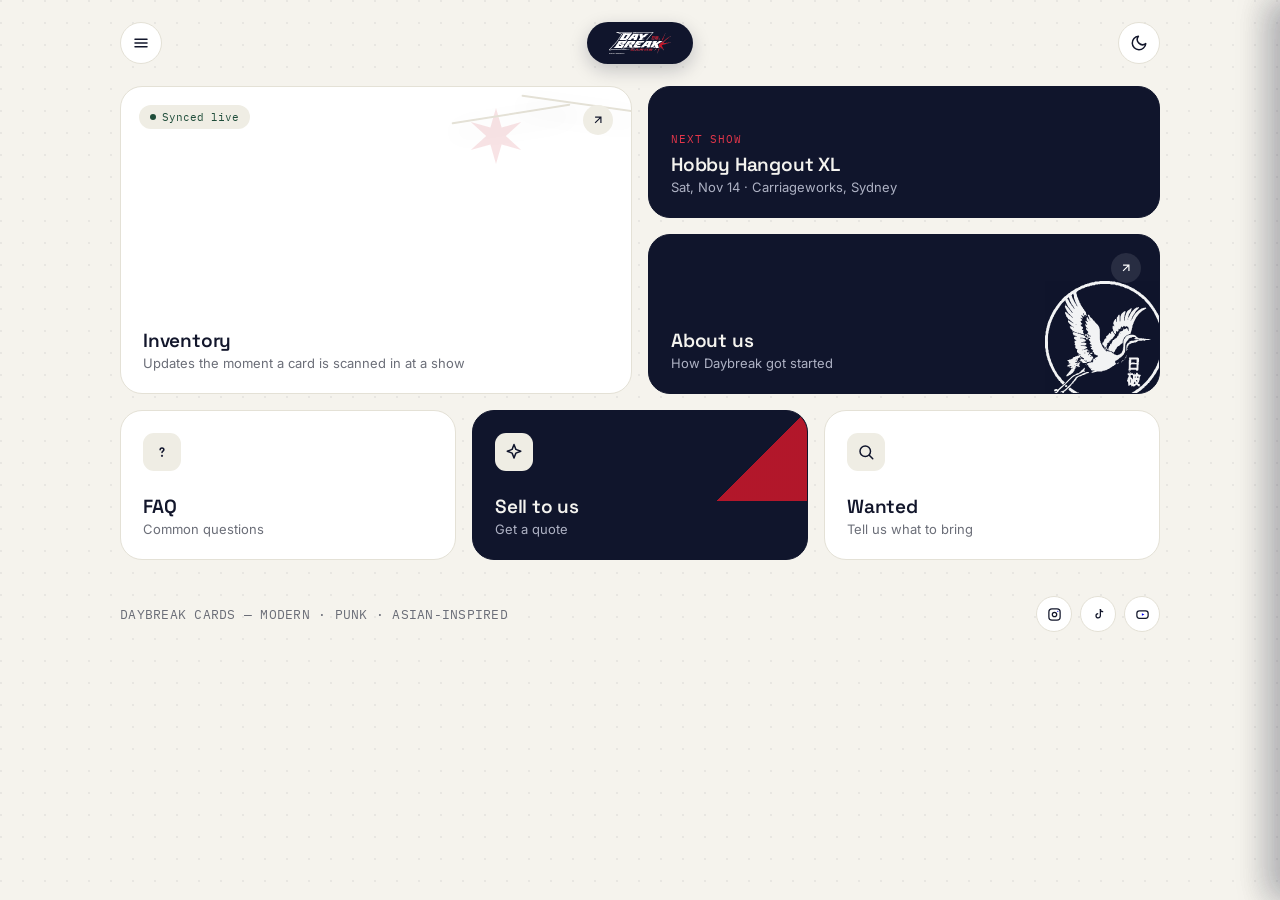
==== index.html @ 85376d61 "Add files via upload" ====
<!DOCTYPE html>
<html lang="en">
<head>
<meta charset="UTF-8">
<meta name="viewport" content="width=device-width, initial-scale=1.0">
<title>Daybreak Cards</title>
<link rel="preconnect" href="https://fonts.googleapis.com">
<link href="https://fonts.googleapis.com/css2?family=Space+Grotesk:wght@500;600;700&family=Inter:wght@400;500;600&family=IBM+Plex+Mono:wght@400;500;600&display=swap" rel="stylesheet">
<style>
  :root{
    --bg:#F5F3ED;
    --tile:#FFFFFF;
    --ink:#12162B;
    --graphite:#6B6E78;
    --line:#E4E1D6;
    --navy:#10152C;
    --navy-2:#1B2140;
    --red:#C4172A;
    --red-2:#E4364A;
    --chip:#EFEDE4;
    --emerald:#1F4D3A;
    --glow:rgba(196,23,42,0.18);
  }
  body.dark{
    --bg:#0A0D1A;
    --tile:#171B32;
    --ink:#F4F3EF;
    --graphite:#9497A6;
    --line:#2A2E48;
    --chip:#20243F;
    --glow:rgba(196,23,42,0.35);
  }
  *{box-sizing:border-box;}
  body{
    margin:0;color:var(--ink);font-family:'Inter',sans-serif;-webkit-font-smoothing:antialiased;
    transition:background .2s,color .2s;
    background-color:var(--bg);
    background-image:
      radial-gradient(circle at 1px 1px, rgba(16,21,44,0.06) 1px, transparent 0);
    background-size:22px 22px;
  }
  body.dark{ background-image:radial-gradient(circle at 1px 1px, rgba(255,255,255,0.05) 1px, transparent 0); }
  .wrap{max-width:1080px;margin:0 auto;padding:0 20px 60px;}

  /* Top bar */
  .topbar{display:flex;align-items:center;justify-content:space-between;padding:22px 20px;max-width:1080px;margin:0 auto;}
  .icon-btn{
    width:42px;height:42px;border-radius:50%;background:var(--tile);border:1px solid var(--line);
    display:flex;align-items:center;justify-content:center;cursor:pointer;flex-shrink:0;
    transition:transform .2s, border-color .2s;
  }
  .icon-btn:hover{transform:rotate(-8deg);border-color:var(--red);}
  .icon-btn svg{width:18px;height:18px;stroke:var(--ink);}
  .brand-pill{
    display:flex;align-items:center;gap:8px;background:var(--navy);
    border-radius:24px;padding:10px 22px;position:relative;overflow:hidden;
    box-shadow:0 6px 18px rgba(16,21,44,0.22);
  }
  .brand-pill::before{
    content:'';position:absolute;inset:0;
    background:linear-gradient(115deg, transparent 40%, rgba(196,23,42,0.35) 50%, transparent 60%);
    transform:translateX(-100%);
  }
  .brand-pill:hover::before{transform:translateX(100%);transition:transform .8s ease;}
  .brand-pill svg{height:22px;width:auto;position:relative;z-index:1;display:block;}

  /* Bento grid */
  .bento{display:grid;grid-template-columns:repeat(6,1fr);gap:16px;grid-auto-rows:minmax(90px,auto);}
  .tile{
    border-radius:22px;padding:22px;position:relative;overflow:hidden;cursor:pointer;
    display:flex;flex-direction:column;justify-content:flex-end;
    border:1px solid var(--line);background:var(--tile);
    transition:transform .25s cubic-bezier(.2,.8,.2,1), box-shadow .25s, border-color .25s;
    opacity:0;transform:translateY(16px);
    animation:tileIn .55s cubic-bezier(.2,.8,.2,1) forwards;
  }
  .tile:nth-child(1){animation-delay:.02s;}
  .tile:nth-child(2){animation-delay:.08s;}
  .tile:nth-child(3){animation-delay:.14s;}
  .tile:nth-child(4){animation-delay:.2s;}
  .tile:nth-child(5){animation-delay:.26s;}
  .tile:nth-child(6){animation-delay:.32s;}
  @keyframes tileIn{ to{ opacity:1; transform:translateY(0); } }

  .tile:hover{transform:translateY(-5px);box-shadow:0 16px 32px var(--glow);border-color:var(--red);}
  .tile.tile-navy{background:var(--navy);border-color:var(--navy);}
  .tile.tile-navy:hover{border-color:var(--red-2);}
  .tile.tile-navy .tile-title{color:#F4F3EF;}
  .tile.tile-navy .tile-sub{color:#AEB2C4;}

  .tile-title{font-family:'Space Grotesk',sans-serif;font-weight:600;font-size:19px;letter-spacing:-0.01em;margin-bottom:2px;position:relative;z-index:1;}
  .tile-sub{font-size:13px;color:var(--graphite);position:relative;z-index:1;}
  .tile-arrow{
    position:absolute;top:18px;right:18px;width:30px;height:30px;border-radius:50%;
    background:var(--chip);display:flex;align-items:center;justify-content:center;z-index:1;
    transition:transform .25s, background .25s;
  }
  .tile:hover .tile-arrow{transform:rotate(45deg);background:var(--red);}
  .tile:hover .tile-arrow svg{stroke:#fff;}
  .tile-arrow svg{width:14px;height:14px;stroke:var(--ink);transition:stroke .2s;}
  .tile-navy .tile-arrow{background:rgba(255,255,255,0.1);}
  .tile-navy .tile-arrow svg{stroke:#fff;}

  .tile-icon{
    width:38px;height:38px;border-radius:11px;background:var(--chip);display:flex;
    align-items:center;justify-content:center;margin-bottom:auto;position:relative;z-index:1;
    transition:transform .3s cubic-bezier(.34,1.56,.64,1), background .2s;
  }
  .tile:hover .tile-icon{transform:rotate(-10deg) scale(1.08);background:var(--red);}
  .tile:hover .tile-icon svg{stroke:#fff;}
  .tile-icon svg{width:18px;height:18px;stroke:var(--navy);transition:stroke .2s;}
  body.dark .tile-icon svg{stroke:var(--ink);}

  .live-badge{
    position:absolute;top:18px;left:18px;display:flex;align-items:center;gap:6px;
    background:var(--chip);padding:5px 11px;border-radius:12px;font-family:'IBM Plex Mono',monospace;
    font-size:10.5px;color:var(--emerald);z-index:1;
  }
  .live-badge .dot{width:6px;height:6px;border-radius:50%;background:var(--emerald);animation:pulse 1.6s ease-in-out infinite;}
  @keyframes pulse{
    0%,100%{box-shadow:0 0 0 0 rgba(31,77,58,0.5);}
    50%{box-shadow:0 0 0 5px rgba(31,77,58,0);}
  }

  .starburst{position:absolute;width:70px;height:70px;opacity:.9;pointer-events:none;z-index:0;}
  .starburst.spin{animation:spin 14s linear infinite;}
  @keyframes spin{to{transform:rotate(360deg);}}

  .t-inventory{grid-column:1/4;grid-row:1/3;min-height:280px;}
  .t-show{grid-column:4/7;grid-row:1/2;min-height:132px;}
  .t-about{grid-column:4/7;grid-row:2/3;min-height:160px;}
  .t-faq{grid-column:1/3;grid-row:3/4;min-height:150px;}
  .t-sell{grid-column:3/5;grid-row:3/4;min-height:150px;}
  .t-wanted{grid-column:5/7;grid-row:3/4;min-height:150px;}

  @media (max-width:760px){
    .bento{grid-template-columns:1fr;}
    .t-inventory,.t-show,.t-about,.t-faq,.t-sell,.t-wanted{grid-column:1/2;grid-row:auto;min-height:180px;}
  }

  /* Inventory tile visual */
  .inv-visual{position:absolute;top:16px;right:-10px;width:220px;height:150px;z-index:1;}
  .inv-visual img{
    position:absolute;width:120px;border-radius:10px;box-shadow:0 10px 24px rgba(16,21,44,0.16);
    border:1px solid var(--line);transition:transform .3s;
  }
  .inv-visual img.c1{top:10px;right:70px;transform:rotate(-9deg);}
  .inv-visual img.c2{top:0;right:0;transform:rotate(8deg);}
  .t-inventory:hover .inv-visual img.c1{transform:rotate(-14deg) translateY(-4px);}
  .t-inventory:hover .inv-visual img.c2{transform:rotate(13deg) translateY(-6px);}

  /* Show tile */
  .show-eyebrow{font-family:'IBM Plex Mono',monospace;font-size:10.5px;letter-spacing:.08em;color:var(--red-2);margin-bottom:6px;position:relative;z-index:1;}

  /* About tile */
  .about-crane{position:absolute;bottom:-10px;right:-6px;width:120px;opacity:.95;z-index:0;}
  .about-crane svg{width:100%;height:100%;display:block;}

  /* Sell tile diagonal accent */
  .t-sell::after{
    content:'';position:absolute;top:0;right:0;width:90px;height:90px;
    background:linear-gradient(135deg, transparent 50%, var(--red) 50%);opacity:.9;
  }

  /* Footer / socials */
  .footer-row{display:flex;justify-content:space-between;align-items:center;padding:36px 0 0;flex-wrap:wrap;gap:16px;}
  .footer-note{font-size:12.5px;color:var(--graphite);font-family:'IBM Plex Mono',monospace;letter-spacing:.02em;}
  .socials{display:flex;gap:8px;}
  .socials a{
    width:36px;height:36px;border-radius:50%;background:var(--tile);border:1px solid var(--line);
    display:flex;align-items:center;justify-content:center;text-decoration:none;transition:all .2s;
  }
  .socials a:hover{background:var(--red);border-color:var(--red);transform:translateY(-3px);}
  .socials a:hover svg{stroke:#fff;}
  .socials svg{width:15px;height:15px;stroke:var(--ink);transition:stroke .2s;}

  /* ===== Inventory sub-view (marketplace grid) ===== */
  .inv-view{display:none;}
  .inv-view.show{display:block;animation:fadeIn .35s ease;}
  @keyframes fadeIn{ from{opacity:0;} to{opacity:1;} }
  .bento-wrap.hidden{display:none;}

  /* ===== Generic subpage system ===== */
  .subpage{display:none;max-width:640px;margin:0 auto;}
  .subpage.show{display:block;animation:fadeIn .35s ease;}
  .subpage-head{text-align:center;margin-bottom:34px;}
  .subpage-title{font-family:'Space Grotesk',sans-serif;font-weight:600;font-size:26px;margin:0 0 8px;}
  .subpage-sub{color:var(--graphite);font-size:14px;}

  /* About page */
  .about-mark{width:110px;margin:0 auto 26px;display:block;}
  .about-copy{font-size:15px;line-height:1.75;color:var(--graphite);margin-bottom:22px;}
  .about-copy strong{color:var(--ink);}
  .pull-quote{
    background:var(--navy);color:#F4F3EF;border-radius:16px;padding:26px 28px;
    font-family:'Space Grotesk',sans-serif;font-weight:500;font-size:16px;line-height:1.5;
    position:relative;margin:26px 0;
  }
  .pull-quote::before{content:'"';position:absolute;top:6px;left:16px;font-size:48px;color:var(--red-2);font-family:Georgia,serif;opacity:.6;}

  /* FAQ accordion */
  .accordion-item{border-bottom:1px solid var(--line);}
  .accordion-q{
    display:flex;justify-content:space-between;align-items:center;padding:18px 4px;
    cursor:pointer;font-family:'Space Grotesk',sans-serif;font-weight:600;font-size:15px;
  }
  .accordion-q svg{width:16px;height:16px;stroke:var(--graphite);transition:transform .25s;flex-shrink:0;margin-left:14px;}
  .accordion-item.open .accordion-q svg{transform:rotate(45deg);stroke:var(--red);}
  .accordion-a{max-height:0;overflow:hidden;transition:max-height .3s ease;font-size:13.5px;color:var(--graphite);line-height:1.65;}
  .accordion-item.open .accordion-a{max-height:200px;}
  .accordion-a-inner{padding:0 4px 18px;}

  /* Form elements (Sell / Wanted) */
  .form-grid{display:grid;grid-template-columns:1fr 1fr;gap:14px;margin-bottom:14px;}
  @media (max-width:520px){ .form-grid{grid-template-columns:1fr;} }
  .form-field{display:flex;flex-direction:column;gap:6px;}
  .form-field.full{grid-column:1/-1;}
  .form-field label{font-family:'IBM Plex Mono',monospace;font-size:10.5px;color:var(--graphite);text-transform:uppercase;letter-spacing:.05em;}
  .form-field input, .form-field select, .form-field textarea{
    padding:11px 13px;border:1px solid var(--line);border-radius:8px;background:var(--tile);
    color:var(--ink);font-family:'Inter',sans-serif;font-size:13.5px;
  }
  .form-field textarea{resize:vertical;min-height:70px;}
  .form-field input:focus, .form-field select:focus, .form-field textarea:focus{outline:none;border-color:var(--red);}
  .submit-btn{
    width:100%;padding:13px;border:none;border-radius:10px;background:var(--navy);color:#F4F3EF;
    font-family:'Space Grotesk',sans-serif;font-weight:600;font-size:14px;cursor:pointer;transition:all .2s;margin-top:6px;
  }
  .submit-btn:hover{background:var(--red);}

  /* Payout table */
  .payout-table{width:100%;border-collapse:collapse;margin:26px 0 14px;font-size:13px;}
  .payout-table th{
    text-align:left;font-family:'IBM Plex Mono',monospace;font-size:10.5px;color:var(--graphite);
    text-transform:uppercase;letter-spacing:.04em;padding:10px 8px;border-bottom:1px solid var(--line);
  }
  .payout-table td{padding:12px 8px;border-bottom:1px solid var(--line);}
  .payout-table td:nth-child(2), .payout-table td:nth-child(3),
  .payout-table th:nth-child(2), .payout-table th:nth-child(3){font-family:'IBM Plex Mono',monospace;text-align:right;}
  .payout-note{font-size:11.5px;color:var(--graphite);line-height:1.6;margin-bottom:30px;}

  /* Events list (reuses back-btn / subpage styles) */
  .event-list{display:flex;flex-direction:column;}
  .event-row{display:grid;grid-template-columns:70px 1fr;gap:18px;align-items:center;padding:18px 4px;border-bottom:1px solid var(--line);}
  .event-row:last-child{border-bottom:none;}
  .event-date{font-family:'IBM Plex Mono',monospace;text-align:center;background:var(--navy);color:#F4F3EF;border-radius:10px;padding:8px 4px;}
  .event-date .day{font-size:20px;font-weight:600;line-height:1;}
  .event-date .month{font-size:9.5px;text-transform:uppercase;letter-spacing:.05em;color:#B7BAC9;}
  .event-name{font-family:'Space Grotesk',sans-serif;font-weight:600;font-size:15px;margin-bottom:2px;}
  .event-loc{font-size:12.5px;color:var(--graphite);}

  .browse-topbar{display:flex;align-items:center;justify-content:space-between;gap:12px;padding:8px 0 22px;flex-wrap:wrap;}
  .back-btn{
    display:flex;align-items:center;gap:6px;font-family:'IBM Plex Mono',monospace;font-size:12.5px;
    color:var(--graphite);cursor:pointer;background:var(--tile);border:1px solid var(--line);
    padding:8px 14px;border-radius:20px;transition:border-color .2s;flex-shrink:0;
  }
  .back-btn:hover{border-color:var(--red);}
  .back-btn svg{width:13px;height:13px;stroke:var(--ink);}
  .inv-heading{font-family:'Space Grotesk',sans-serif;font-weight:600;font-size:22px;margin:0;}

  .cart-btn{
    position:relative;display:flex;align-items:center;gap:8px;background:var(--navy);color:#F4F3EF;
    border:none;border-radius:20px;padding:9px 16px 9px 14px;cursor:pointer;font-family:'IBM Plex Mono',monospace;
    font-size:12.5px;transition:transform .15s;
  }
  .cart-btn:hover{transform:translateY(-2px);}
  .cart-btn svg{width:15px;height:15px;stroke:#F4F3EF;}
  .cart-count{
    background:var(--red);color:#fff;font-size:10.5px;font-weight:700;min-width:17px;height:17px;
    border-radius:9px;display:flex;align-items:center;justify-content:center;padding:0 4px;
    transition:transform .2s;
  }
  .cart-count.bump{animation:bump .35s ease;}
  @keyframes bump{ 0%,100%{transform:scale(1);} 40%{transform:scale(1.5);} }

  .controls-row{display:flex;align-items:center;justify-content:space-between;gap:12px;flex-wrap:wrap;margin-bottom:26px;}
  .filters{display:flex;gap:10px;flex-wrap:wrap;align-items:center;}
  .filter-chip{
    font-family:'IBM Plex Mono',monospace;font-size:12.5px;padding:8px 14px;border:1px solid var(--line);
    border-radius:20px;background:var(--tile);cursor:pointer;color:var(--graphite);transition:all .2s;
  }
  .filter-chip.active{background:var(--navy);color:#F4F3EF;border-color:var(--navy);}
  .filter-chip:hover:not(.active){border-color:var(--red);color:var(--ink);}
  .search-input{
    width:180px;padding:8px 14px;border:1px solid var(--line);border-radius:20px;
    font-family:'Inter',sans-serif;font-size:13.5px;background:var(--tile);color:var(--ink);
  }
  .search-input:focus{outline:none;border-color:var(--red);}
  .sort-select{
    padding:8px 30px 8px 14px;border:1px solid var(--line);border-radius:20px;background:var(--tile) url('data:image/svg+xml;utf8,<svg xmlns="http://www.w3.org/2000/svg" viewBox="0 0 24 24" fill="none" stroke="%236B6E78" stroke-width="2"><path d="M6 9l6 6 6-6"/></svg>') no-repeat right 10px center/14px;
    font-family:'IBM Plex Mono',monospace;font-size:12px;color:var(--ink);appearance:none;cursor:pointer;
  }
  .sort-select:focus{outline:none;border-color:var(--red);}

  .product-grid{
    display:grid;grid-template-columns:repeat(auto-fill,minmax(190px,1fr));gap:18px;margin-bottom:20px;
  }
  .product-card{
    background:var(--tile);border:1px solid var(--line);border-radius:16px;overflow:hidden;
    display:flex;flex-direction:column;opacity:0;transform:translateY(14px);
    animation:cardIn .45s cubic-bezier(.2,.8,.2,1) forwards;
    transition:transform .22s cubic-bezier(.2,.8,.2,1), box-shadow .22s, border-color .22s;
  }
  @keyframes cardIn{ to{opacity:1;transform:translateY(0);} }
  .product-card:hover{transform:translateY(-6px);box-shadow:0 14px 28px var(--glow);border-color:var(--red);}
  .product-media{position:relative;aspect-ratio:5/7;overflow:hidden;background:var(--chip);}
  .product-media img{width:100%;height:100%;object-fit:cover;display:block;transition:transform .35s ease;}
  .product-card:hover .product-media img{transform:scale(1.07);}
  .stock-pill{
    position:absolute;top:10px;left:10px;background:rgba(255,255,255,0.95);color:var(--emerald);
    font-family:'IBM Plex Mono',monospace;font-size:10px;padding:4px 9px;border-radius:11px;
    display:flex;align-items:center;gap:5px;
  }
  .stock-pill .dot{width:5px;height:5px;border-radius:50%;background:var(--emerald);animation:pulse 1.6s ease-in-out infinite;}
  .rarity-pill{
    position:absolute;top:10px;right:10px;background:var(--navy);color:#F4F3EF;
    font-family:'IBM Plex Mono',monospace;font-size:9.5px;padding:4px 8px;border-radius:10px;
  }

  .product-body{padding:13px 14px 15px;display:flex;flex-direction:column;gap:9px;flex:1;}
  .product-name{font-family:'Space Grotesk',sans-serif;font-weight:600;font-size:14px;line-height:1.25;}
  .product-set{font-family:'IBM Plex Mono',monospace;font-size:10.5px;color:var(--graphite);}

  .condition-select{
    width:100%;padding:7px 26px 7px 10px;border:1px solid var(--line);border-radius:8px;
    background:var(--chip) url('data:image/svg+xml;utf8,<svg xmlns="http://www.w3.org/2000/svg" viewBox="0 0 24 24" fill="none" stroke="%236B6E78" stroke-width="2"><path d="M6 9l6 6 6-6"/></svg>') no-repeat right 8px center/12px;
    font-family:'IBM Plex Mono',monospace;font-size:11px;color:var(--ink);appearance:none;cursor:pointer;
  }
  .condition-select:focus{outline:none;border-color:var(--red);}

  .price-row{display:flex;align-items:center;justify-content:space-between;margin-top:auto;}
  .price-live{display:flex;flex-direction:column;}
  .price-value{font-family:'IBM Plex Mono',monospace;font-weight:600;font-size:16px;color:var(--ink);transition:opacity .25s;}
  .price-value.flicker{animation:flicker .5s ease;}
  @keyframes flicker{ 0%{opacity:1;} 40%{opacity:.35;} 100%{opacity:1;} }
  .price-live-tag{display:flex;align-items:center;gap:4px;font-family:'IBM Plex Mono',monospace;font-size:9px;color:var(--emerald);letter-spacing:.03em;}
  .price-live-tag .dot{width:4px;height:4px;border-radius:50%;background:var(--emerald);animation:pulse 1.6s ease-in-out infinite;}

  .add-btn{
    width:38px;height:38px;border-radius:10px;background:var(--navy);border:none;cursor:pointer;
    display:flex;align-items:center;justify-content:center;transition:background .2s, transform .2s;flex-shrink:0;
  }
  .add-btn:hover{background:var(--red);transform:scale(1.06);}
  .add-btn svg{width:16px;height:16px;stroke:#F4F3EF;transition:opacity .15s, transform .15s;}
  .add-btn.added{background:var(--emerald);}
  .add-btn .icon-check{display:none;}
  .add-btn.added .icon-plus{display:none;}
  .add-btn.added .icon-check{display:block;}

  .empty-state{grid-column:1/-1;text-align:center;color:var(--graphite);padding:60px 20px;font-size:14px;}

  /* Cart drawer */
  .cart-overlay{
    position:fixed;inset:0;background:rgba(16,21,44,0.4);opacity:0;pointer-events:none;
    transition:opacity .25s;z-index:40;
  }
  .cart-overlay.show{opacity:1;pointer-events:auto;}
  .cart-drawer{
    position:fixed;top:0;right:0;bottom:0;width:340px;max-width:90vw;background:var(--tile);
    box-shadow:-12px 0 32px rgba(16,21,44,0.18);transform:translateX(100%);transition:transform .3s cubic-bezier(.2,.8,.2,1);
    z-index:41;display:flex;flex-direction:column;
  }
  .cart-drawer.show{transform:translateX(0);}
  .cart-head{display:flex;align-items:center;justify-content:space-between;padding:22px 22px 16px;border-bottom:1px solid var(--line);}
  .cart-title{font-family:'Space Grotesk',sans-serif;font-weight:600;font-size:17px;}
  .cart-close{width:32px;height:32px;border-radius:50%;background:var(--chip);border:none;cursor:pointer;display:flex;align-items:center;justify-content:center;}
  .cart-close svg{width:14px;height:14px;stroke:var(--ink);}
  .cart-items{flex:1;overflow-y:auto;padding:14px 22px;}
  .cart-empty{color:var(--graphite);font-size:13.5px;text-align:center;padding:40px 0;}
  .cart-item{display:flex;gap:12px;padding:12px 0;border-bottom:1px solid var(--line);}
  .cart-item img{width:48px;height:67px;object-fit:cover;border-radius:6px;border:1px solid var(--line);}
  .cart-item-info{flex:1;}
  .cart-item-name{font-family:'Space Grotesk',sans-serif;font-weight:600;font-size:13px;}
  .cart-item-meta{font-family:'IBM Plex Mono',monospace;font-size:10.5px;color:var(--graphite);margin:2px 0 8px;}
  .cart-item-row{display:flex;align-items:center;justify-content:space-between;}
  .qty-stepper{display:flex;align-items:center;gap:8px;font-family:'IBM Plex Mono',monospace;font-size:12px;}
  .qty-btn{width:20px;height:20px;border-radius:5px;border:1px solid var(--line);background:var(--tile);cursor:pointer;display:flex;align-items:center;justify-content:center;}
  .cart-item-price{font-family:'IBM Plex Mono',monospace;font-weight:600;font-size:13px;}
  .remove-btn{color:var(--red);font-family:'IBM Plex Mono',monospace;font-size:10.5px;cursor:pointer;background:none;border:none;padding:0;margin-top:6px;}
  .cart-foot{padding:18px 22px 22px;border-top:1px solid var(--line);}
  .cart-subtotal{display:flex;justify-content:space-between;font-family:'IBM Plex Mono',monospace;font-size:14px;margin-bottom:14px;}
  .checkout-btn{
    width:100%;padding:13px;border:none;border-radius:10px;background:var(--red);color:#fff;
    font-family:'Space Grotesk',sans-serif;font-weight:600;font-size:14px;cursor:pointer;transition:opacity .15s;
  }
  .checkout-btn:hover{opacity:.9;}
  .cart-hint{font-size:11px;color:var(--graphite);text-align:center;margin-top:10px;}

  .filter-group{margin-bottom:26px;}
  .filter-group-title{font-family:'IBM Plex Mono',monospace;font-size:10.5px;color:var(--graphite);text-transform:uppercase;letter-spacing:.05em;margin-bottom:10px;}
  .filter-check{display:flex;align-items:center;gap:9px;font-size:13.5px;padding:7px 0;cursor:pointer;}
  .filter-check input{width:15px;height:15px;accent-color:var(--red);cursor:pointer;}
  .price-range-row{display:flex;align-items:center;gap:8px;}
  .price-range-row input{
    width:100%;padding:9px 10px;border:1px solid var(--line);border-radius:8px;background:var(--tile);
    color:var(--ink);font-family:'IBM Plex Mono',monospace;font-size:13px;
  }
  .price-range-row input:focus{outline:none;border-color:var(--red);}
  .price-range-row span{color:var(--graphite);}
  .qty-pill{
    position:absolute;bottom:10px;left:10px;background:var(--navy);color:#F4F3EF;
    font-family:'IBM Plex Mono',monospace;font-size:10px;padding:3px 8px;border-radius:10px;
  }

  .event-hero{
    background:var(--navy);color:#F4F3EF;border-radius:18px;padding:32px 30px;text-align:center;
  }
  .event-hero-title{font-family:'Space Grotesk',sans-serif;font-weight:600;font-size:24px;margin:6px 0 18px;}
  .event-hero-days{display:flex;flex-direction:column;gap:8px;margin-bottom:18px;}
  .event-hero-day{display:flex;justify-content:center;gap:14px;font-family:'IBM Plex Mono',monospace;font-size:13px;color:#D8D2C8;}
  .event-hero-venue{font-family:'Space Grotesk',sans-serif;font-weight:600;font-size:15px;}
  .event-hero-address{font-size:12.5px;color:#B7BAC9;margin-top:2px;}

  .new-pill{
    position:absolute;bottom:10px;right:10px;background:var(--red);color:#fff;
    font-family:'IBM Plex Mono',monospace;font-size:9.5px;font-weight:600;padding:3px 8px;border-radius:10px;
    letter-spacing:.04em;
  }

  .toast{
    position:fixed;bottom:24px;left:50%;transform:translateX(-50%) translateY(20px);background:var(--navy);color:#F4F3EF;
    padding:12px 22px;border-radius:24px;font-family:'IBM Plex Mono',monospace;font-size:12.5px;
    opacity:0;pointer-events:none;transition:all .3s;z-index:50;
  }
  .toast.show{opacity:1;transform:translateX(-50%) translateY(0);}
</style>
</head>
<body>

<div class="topbar">
  <div class="icon-btn" id="menuBtn"><svg viewBox="0 0 24 24" fill="none" stroke-width="2" stroke-linecap="round"><path d="M4 7h16M4 12h16M4 17h16"/></svg></div>
  <div class="brand-pill"><svg xmlns="http://www.w3.org/2000/svg" viewBox="0 0 1674 594">
  <g transform="translate(0,594) scale(0.1,-0.1)">
    <path d="M1830 5929 c0 -15 42 -48 61 -49 9 0 22 -7 29 -15 7 -8 27 -15 45
-15 18 0 38 -7 45 -15 7 -8 20 -15 30 -15 10 0 23 -7 30 -15 7 -8 20 -15 30
-15 10 0 23 -7 30 -15 7 -8 27 -15 45 -15 18 0 38 -7 45 -15 7 -8 20 -15 30
-15 10 0 23 -7 30 -15 7 -8 27 -15 45 -15 18 0 38 -7 45 -15 7 -8 20 -15 30
-15 10 0 23 -7 30 -15 7 -8 27 -15 45 -15 18 0 38 -7 45 -15 7 -8 20 -15 30
-15 10 0 23 -7 30 -15 7 -8 20 -15 30 -15 10 0 23 -7 30 -15 7 -8 27 -15 45
-15 18 0 38 -7 45 -15 7 -8 20 -15 30 -15 10 0 23 -7 30 -15 7 -8 20 -15 30
-15 10 0 23 -7 30 -15 7 -8 27 -15 45 -15 18 0 38 -7 45 -15 7 -8 20 -15 30
-15 10 0 23 -7 30 -15 7 -8 20 -15 30 -15 10 0 23 -7 30 -15 7 -8 27 -15 45
-15 18 0 38 -7 45 -15 7 -8 27 -15 45 -15 18 0 38 -7 45 -15 7 -8 20 -15 29
-15 21 0 61 -40 61 -61 0 -8 -20 -35 -45 -59 -25 -24 -45 -52 -45 -61 0 -9 -7
-22 -15 -29 -8 -7 -15 -20 -15 -29 0 -10 -13 -30 -30 -46 -16 -16 -30 -36 -30
-45 0 -9 -20 -36 -45 -60 -25 -24 -45 -51 -45 -60 0 -9 -13 -29 -30 -45 -16
-16 -30 -36 -30 -46 0 -9 -7 -22 -15 -29 -8 -7 -15 -20 -15 -30 0 -10 -7 -23
-15 -30 -8 -7 -15 -20 -15 -29 0 -9 -20 -37 -45 -61 -25 -24 -45 -51 -45 -60
0 -9 -13 -29 -30 -45 -16 -16 -30 -36 -30 -46 0 -9 -7 -22 -15 -29 -8 -7 -15
-20 -15 -29 0 -10 -13 -30 -30 -46 -16 -16 -30 -36 -30 -45 0 -9 -13 -29 -30
-45 -16 -16 -30 -36 -30 -45 0 -9 -13 -29 -30 -45 -16 -16 -30 -36 -30 -45 0
-9 -20 -36 -45 -60 -25 -24 -45 -52 -45 -61 0 -9 -7 -22 -15 -29 -8 -7 -15
-20 -15 -29 0 -10 -13 -30 -30 -46 -16 -16 -30 -36 -30 -46 0 -9 -7 -22 -15
-29 -8 -7 -15 -20 -15 -29 0 -10 -13 -30 -30 -46 -16 -16 -30 -36 -30 -45 0
-8 -27 -42 -60 -75 -33 -33 -60 -66 -60 -75 0 -8 -34 -49 -75 -90 -41 -41 -75
-81 -75 -90 0 -8 -40 -56 -90 -105 -49 -49 -90 -97 -90 -105 0 -9 -34 -49 -75
-90 -50 -49 -75 -82 -75 -97 0 -19 -5 -23 -30 -23 -24 0 -30 -4 -30 -23 0 -16
-57 -79 -195 -217 -138 -138 -195 -201 -195 -217 0 -19 -6 -23 -30 -23 -24 0
-30 -4 -30 -23 0 -15 -41 -63 -135 -157 -74 -74 -135 -142 -135 -151 0 -22
-42 -59 -68 -59 -16 0 -22 -6 -22 -23 0 -16 -57 -79 -195 -217 -107 -107 -195
-202 -195 -211 0 -22 -42 -59 -68 -59 -16 0 -22 -6 -22 -23 0 -16 -51 -74
-180 -202 l-180 -179 0 -83 0 -83 99 0 c75 0 101 4 111 15 10 12 40 15 151 15
120 0 139 2 148 17 9 16 11 16 31 -2 20 -18 22 -18 31 -2 9 14 26 17 119 17
93 0 110 3 119 17 9 16 11 16 31 -2 20 -18 22 -18 31 -2 9 14 26 17 119 17 93
0 110 3 119 17 9 16 11 16 31 -2 20 -18 22 -18 31 -2 9 14 26 17 118 17 84 0
111 3 121 15 16 19 49 19 56 0 8 -19 30 -19 38 0 4 12 30 15 144 15 112 0 142
3 152 15 10 12 43 15 180 15 137 0 170 3 180 15 16 19 49 19 56 0 8 -19 30
-19 38 0 4 13 33 15 174 15 139 0 172 3 182 15 11 13 58 15 315 15 257 0 304
2 315 15 9 10 32 15 75 15 43 0 66 -5 75 -15 11 -13 128 -15 945 -15 817 0
934 -2 945 -15 17 -20 103 -20 120 0 8 10 31 15 66 15 41 0 54 4 54 15 0 11
-13 15 -54 15 -35 0 -58 5 -66 15 -11 13 -60 15 -330 15 -270 0 -319 2 -330
15 -10 12 -45 15 -195 15 -150 0 -185 3 -195 15 -7 8 -20 15 -30 15 -10 0 -23
-7 -30 -15 -16 -19 -74 -19 -90 0 -10 12 -48 15 -227 15 -181 0 -215 2 -219
15 -8 19 -30 19 -38 0 -7 -19 -40 -19 -56 0 -19 23 -821 23 -840 0 -10 -12
-47 -15 -211 -15 -177 0 -199 -2 -208 -17 -9 -16 -11 -16 -31 2 -20 18 -22 18
-31 2 -9 -15 -29 -17 -179 -17 -150 0 -170 -2 -179 -17 -9 -16 -11 -16 -31 2
-20 18 -22 18 -31 2 -9 -15 -28 -17 -149 -17 -121 0 -140 -2 -149 -17 -9 -16
-11 -16 -31 2 -20 18 -22 18 -31 2 -9 -15 -27 -17 -133 -17 -98 0 -126 -3
-136 -15 -10 -12 -43 -15 -180 -15 -137 0 -170 -3 -180 -15 -10 -12 -42 -15
-165 -15 -123 0 -155 -3 -165 -15 -10 -12 -42 -15 -165 -15 -123 0 -155 -3
-165 -15 -16 -19 -60 -20 -60 -1 0 8 7 16 15 20 8 3 15 17 15 31 0 21 5 25 30
25 24 0 30 4 30 23 0 16 61 83 210 232 116 115 210 217 210 226 0 19 41 59 61
59 19 0 89 71 89 91 0 8 88 102 195 209 138 138 195 201 195 217 0 17 6 23 23
23 26 0 67 38 67 61 0 8 68 82 150 164 105 105 150 157 150 172 0 19 6 23 30
23 24 0 30 4 30 23 0 15 45 67 150 172 83 82 150 157 150 165 0 9 27 42 60 75
33 33 60 66 60 75 0 8 34 49 75 90 41 41 75 82 75 90 0 9 27 42 60 75 33 33
60 67 60 76 0 9 7 22 15 29 8 7 15 20 15 29 0 10 14 30 30 46 17 16 30 36 30
45 0 9 14 29 30 45 17 16 30 36 30 45 0 9 14 29 30 45 17 16 30 36 30 45 0 9
20 36 45 60 25 24 45 51 45 60 0 9 14 29 30 45 17 16 30 36 30 46 0 9 7 22 15
29 8 7 15 20 15 29 0 9 20 37 45 61 25 24 45 51 45 60 0 9 14 29 30 45 17 16
30 36 30 46 0 9 7 22 15 29 8 7 15 20 15 29 0 10 14 30 30 46 17 16 30 36 30
46 0 9 7 22 15 29 8 7 15 20 15 29 0 10 14 30 30 46 17 16 30 36 30 45 0 9 14
29 30 45 17 16 30 36 30 45 0 9 20 36 45 60 25 24 45 51 45 60 0 9 14 29 30
45 17 16 30 36 30 45 0 9 14 29 30 45 17 16 30 36 30 45 0 9 14 29 30 45 17
16 30 36 30 45 0 9 14 29 30 45 17 16 30 36 30 46 0 9 7 22 16 29 10 9 14 26
12 49 -3 34 -5 36 -40 39 -20 2 -42 10 -48 18 -7 8 -20 14 -30 14 -10 0 -23 7
-30 15 -7 8 -27 15 -45 15 -18 0 -38 7 -45 15 -7 8 -20 15 -30 15 -10 0 -23 7
-30 15 -7 8 -20 15 -30 15 -10 0 -23 7 -30 15 -7 8 -27 15 -45 15 -18 0 -38 7
-45 15 -7 8 -20 15 -30 15 -10 0 -23 7 -30 15 -7 8 -27 15 -45 15 -18 0 -38 7
-45 15 -7 8 -20 15 -30 15 -10 0 -23 7 -30 15 -7 8 -27 15 -45 15 -18 0 -38 7
-45 15 -7 8 -20 15 -30 15 -10 0 -23 7 -30 15 -7 8 -27 15 -45 15 -18 0 -38 7
-45 15 -7 8 -20 15 -30 15 -10 0 -23 7 -30 15 -7 8 -23 15 -36 15 -15 0 -24 6
-24 15 0 13 191 15 1658 15 l1658 0 29 30 c16 17 36 30 46 30 9 0 22 6 29 14
6 8 28 16 48 18 32 3 37 7 40 31 l3 27 -2100 0 c-1509 0 -2101 -3 -2101 -11z
M6540 5928 c0 -7 -14 -22 -30 -33 -18 -12 -30 -29 -30 -42 0 -11 -13 -33 -30
-46 -16 -14 -30 -30 -30 -36 0 -16 46 -13 60 4 17 20 47 19 59 -2 9 -16 11
-16 31 2 20 18 22 18 31 2 12 -21 48 -22 55 -2 4 8 12 15 19 15 7 0 15 -7 19
-15 3 -9 18 -15 39 -15 19 0 40 7 47 15 9 11 33 15 90 15 57 0 81 -4 90 -15 7
-8 28 -15 47 -15 21 0 36 6 39 15 11 27 34 17 34 -15 0 -32 23 -42 34 -15 4
12 23 15 84 15 59 0 83 4 92 15 11 13 267 15 2191 15 2054 0 2179 -1 2188 -17
9 -17 10 -17 28 0 26 23 33 22 33 -6 0 -15 -25 -48 -75 -97 -41 -41 -75 -81
-75 -90 0 -9 -34 -49 -75 -90 -50 -49 -75 -82 -75 -97 0 -19 -5 -23 -30 -23
-25 0 -30 -4 -30 -23 0 -15 -25 -48 -75 -97 -41 -41 -75 -81 -75 -90 0 -9 -34
-49 -75 -90 -41 -41 -75 -82 -75 -90 0 -9 -20 -36 -45 -60 -27 -27 -45 -53
-45 -67 0 -19 -5 -23 -30 -23 -25 0 -30 -4 -30 -23 0 -15 -25 -48 -75 -97 -41
-41 -75 -82 -75 -90 0 -9 -27 -42 -60 -75 -33 -33 -60 -66 -60 -75 0 -8 -34
-49 -75 -90 -41 -41 -75 -81 -75 -90 0 -9 -34 -49 -75 -90 -41 -41 -75 -82
-75 -90 0 -9 -27 -42 -60 -75 -33 -33 -60 -66 -60 -75 0 -9 -27 -42 -60 -75
-33 -33 -60 -67 -60 -75 0 -9 -14 -29 -30 -45 -19 -18 -30 -38 -28 -50 2 -16
12 -21 52 -23 l49 -3 99 98 c66 66 98 105 98 120 0 19 5 23 30 23 25 0 30 4
30 23 0 14 22 44 60 82 33 33 60 66 60 75 0 9 27 42 60 75 33 33 60 66 60 75
0 8 34 49 75 90 41 41 75 81 75 90 0 8 41 56 90 105 50 49 90 97 90 105 0 9
34 49 75 90 41 41 75 81 75 90 0 8 41 56 90 105 50 49 90 97 90 105 0 9 34 49
75 90 41 41 75 81 75 90 0 9 34 49 75 90 41 41 75 82 75 90 0 9 20 36 45 60
27 27 45 53 45 67 0 19 5 23 30 23 25 0 30 4 30 23 0 14 22 44 60 82 33 33 60
66 60 75 0 8 34 49 75 90 50 49 75 82 75 97 l0 23 -2745 0 c-2189 0 -2745 -3
-2745 -12z M6270 5805 c-10 -12 -38 -15 -135 -15 -97 0 -125 -3 -135 -15 -7
-8 -23 -15 -36 -15 -18 0 -24 -5 -24 -23 0 -14 -20 -42 -53 -75 -56 -55 -101
-68 -127 -37 -7 8 -20 15 -30 15 -10 0 -23 -7 -30 -15 -11 -13 -90 -15 -600
-15 -510 0 -589 2 -600 15 -9 11 -35 15 -105 15 -70 0 -96 -4 -105 -15 -11
-13 -72 -15 -437 -15 -367 0 -424 2 -429 15 -8 20 -20 19 -44 -5 -27 -27 -25
-40 4 -40 13 0 29 -7 36 -15 7 -8 27 -15 45 -15 18 0 38 -7 45 -15 7 -8 20
-15 30 -15 10 0 23 -7 30 -15 7 -8 20 -15 30 -15 10 0 23 -7 30 -15 7 -8 20
-15 30 -15 10 0 23 -7 30 -15 7 -8 20 -15 30 -15 10 0 23 -6 30 -14 6 -8 21
-16 33 -18 27 -4 36 -45 13 -54 -9 -3 -16 -16 -16 -28 0 -12 -14 -35 -30 -51
-17 -16 -30 -36 -30 -46 0 -9 -7 -22 -15 -29 -8 -7 -15 -20 -15 -29 0 -9 -20
-37 -45 -61 -25 -24 -45 -52 -45 -61 0 -9 -7 -22 -15 -29 -8 -7 -15 -20 -15
-29 0 -10 -13 -30 -30 -46 -16 -16 -30 -36 -30 -45 0 -9 -13 -29 -30 -45 -16
-16 -30 -36 -30 -45 0 -9 -13 -29 -30 -45 -16 -16 -30 -36 -30 -45 0 -9 -14
-29 -30 -45 -17 -16 -30 -36 -30 -45 0 -9 -13 -29 -30 -45 -16 -16 -30 -36
-30 -46 0 -9 -7 -22 -15 -29 -8 -7 -15 -20 -15 -29 0 -10 -13 -30 -30 -46 -17
-16 -30 -36 -30 -45 0 -9 -13 -29 -30 -45 -16 -16 -30 -36 -30 -45 0 -9 -13
-29 -30 -45 -17 -16 -30 -36 -30 -45 0 -9 -20 -36 -45 -60 -25 -24 -45 -51
-45 -60 0 -9 -13 -29 -30 -45 -16 -16 -30 -36 -30 -46 0 -9 -7 -22 -15 -29 -8
-7 -15 -20 -15 -29 0 -9 -20 -37 -45 -61 -30 -29 -45 -52 -43 -65 3 -20 11
-20 909 -23 797 -2 908 0 919 13 7 8 20 15 30 15 10 0 23 7 30 15 7 8 20 15
30 15 10 0 23 7 30 15 7 8 27 15 45 15 18 0 38 7 45 15 7 8 20 15 30 15 10 0
23 7 30 15 7 8 20 15 30 15 10 0 23 7 30 15 7 8 20 15 30 15 10 0 23 7 30 15
7 8 23 15 36 15 18 0 24 5 24 23 0 13 14 36 30 52 17 16 30 36 30 45 0 9 14
29 30 45 17 16 30 36 30 45 0 9 20 36 45 60 25 24 45 51 45 60 0 9 14 29 30
45 17 16 30 36 30 45 0 9 14 29 30 45 17 16 30 36 30 45 0 9 20 36 45 60 25
24 45 51 45 60 0 9 14 29 30 45 17 16 30 36 30 45 0 9 14 29 30 45 17 16 30
36 30 45 0 9 14 29 30 45 17 16 30 36 30 45 0 9 14 29 30 45 17 16 30 36 30
45 0 9 20 36 45 60 25 24 45 51 45 60 0 9 14 29 30 45 17 16 30 36 30 45 0 9
14 29 30 45 17 16 30 36 30 45 0 9 20 36 45 60 25 24 45 51 45 60 0 9 14 29
30 45 17 16 30 36 30 45 0 9 14 29 30 45 17 16 30 36 30 45 0 9 14 29 30 45
17 16 30 36 30 45 0 9 27 43 60 74 33 32 60 62 60 67 0 15 -46 10 -60 -6z
m-1410 -690 c8 -10 31 -15 66 -15 62 0 70 -14 24 -45 -18 -12 -30 -29 -30 -41
0 -12 -7 -27 -15 -34 -8 -7 -15 -20 -15 -29 0 -9 -20 -37 -45 -61 -25 -24 -45
-51 -45 -60 0 -9 -13 -29 -30 -45 -16 -16 -30 -36 -30 -45 0 -9 -13 -29 -30
-45 -16 -16 -30 -36 -30 -45 0 -9 -13 -29 -30 -45 -16 -16 -30 -36 -30 -45 0
-9 -13 -29 -30 -45 -16 -16 -30 -36 -30 -45 0 -9 -20 -36 -45 -60 -25 -24 -45
-51 -45 -59 0 -8 -17 -32 -37 -53 l-37 -38 -122 0 c-96 0 -124 -3 -134 -15
-20 -24 -158 -20 -187 4 -29 24 -29 27 7 58 17 13 30 33 30 43 0 10 7 23 15
30 8 7 15 20 15 29 0 9 20 37 45 61 25 24 45 52 45 61 0 9 7 22 15 29 8 7 15
20 15 29 0 9 20 37 45 61 25 24 45 51 45 60 0 9 20 36 45 60 25 24 45 52 45
61 0 9 7 22 15 29 8 7 15 20 15 29 0 10 14 30 30 46 17 16 30 36 30 44 0 8 23
39 52 68 52 53 53 53 114 53 43 0 65 5 74 15 9 11 35 15 105 15 70 0 96 -4
105 -15z M6953 5711 c-13 -11 -23 -24 -23 -30 0 -16 27 -13 34 4 3 8 17 15 32
15 16 0 24 5 22 13 -7 19 -41 18 -65 -2z M6747 5685 c-5 -11 -23 -15 -77 -15
-56 0 -70 -3 -70 -15 0 -12 -17 -15 -90 -15 -73 0 -90 -3 -90 -15 0 -24 165
-22 179 2 9 16 11 16 31 -2 20 -18 22 -18 31 -2 7 11 22 17 48 17 25 0 41 5
44 15 4 10 26 15 72 17 89 4 88 22 -1 26 -57 2 -73 0 -77 -13z M15157 5604
c-4 -4 -7 -16 -7 -26 0 -10 -7 -21 -15 -24 -20 -8 -19 -20 5 -44 28 -28 40
-25 40 9 0 17 6 31 16 35 22 9 14 50 -11 54 -12 2 -24 0 -28 -4z M15090 5476
c0 -8 6 -16 14 -19 8 -3 16 -16 18 -28 2 -12 9 -24 16 -27 20 -6 14 46 -8 68
-23 23 -40 26 -40 6z M6352 5257 c-142 -142 -202 -209 -202 -225 0 -18 -6 -22
-30 -22 -24 0 -30 -4 -30 -23 0 -16 -68 -90 -240 -262 -132 -132 -240 -247
-240 -256 0 -9 -7 -22 -15 -29 -8 -7 -15 -20 -15 -30 0 -10 -7 -23 -15 -30 -8
-7 -15 -20 -15 -29 0 -9 -20 -37 -45 -61 -25 -24 -45 -51 -45 -60 0 -9 -13
-29 -30 -45 -16 -16 -30 -36 -30 -45 0 -20 -71 -90 -91 -90 -22 0 -59 -43 -59
-68 0 -18 -6 -22 -30 -22 -25 0 -30 -4 -30 -23 0 -16 -20 -43 -60 -81 -33 -32
-60 -62 -60 -67 0 -6 156 -8 403 -7 397 3 402 3 405 24 2 11 50 67 107 124 58
58 105 112 105 120 0 9 24 39 53 68 l53 52 292 0 c243 0 292 -2 292 -14 0 -8
-7 -16 -15 -20 -8 -3 -15 -14 -15 -24 0 -11 -7 -25 -15 -32 -8 -7 -15 -27 -15
-45 0 -18 -7 -38 -15 -45 -8 -7 -15 -20 -15 -30 0 -10 -7 -23 -15 -30 -8 -7
-15 -20 -15 -30 0 -10 -7 -23 -16 -30 -10 -9 -14 -26 -12 -49 l3 -36 400 0
400 0 3 22 c2 12 10 27 18 33 8 7 14 20 14 30 0 10 7 23 15 30 8 7 15 27 15
45 0 18 7 38 15 45 8 7 15 27 15 45 0 18 7 38 15 45 8 7 15 20 15 30 0 10 7
23 15 30 8 7 15 27 15 45 0 18 7 38 15 45 8 7 15 20 15 30 0 10 7 23 15 30 8
7 15 27 15 45 0 18 7 38 15 45 8 7 15 20 15 30 0 10 7 23 15 30 8 7 15 20 15
30 0 10 7 23 15 30 9 8 15 30 15 60 0 30 6 52 15 60 8 7 15 20 15 30 0 10 7
23 15 30 8 7 15 27 15 45 0 18 7 38 15 45 8 7 15 20 15 30 0 10 7 23 15 30 8
7 15 20 15 30 0 10 7 23 15 30 8 7 15 27 15 45 0 18 7 38 15 45 8 7 15 20 15
30 0 10 7 23 15 30 8 7 15 27 15 45 0 18 7 38 15 45 8 7 15 20 15 30 0 10 7
23 15 30 8 7 15 27 15 45 0 18 7 38 15 45 8 7 15 20 15 30 0 10 7 23 15 30 8
7 15 23 15 35 0 13 7 26 16 29 9 3 14 15 12 28 l-3 23 -770 3 -770 2 -203
-203z m756 -215 c2 -13 -3 -25 -12 -28 -11 -4 -16 -19 -16 -44 0 -21 -7 -43
-15 -50 -8 -7 -15 -20 -15 -30 0 -10 -7 -23 -15 -30 -8 -7 -15 -27 -15 -45 0
-18 -7 -38 -15 -45 -8 -7 -15 -27 -15 -45 0 -18 -6 -38 -14 -45 -8 -6 -16 -28
-18 -48 l-3 -37 -155 -3 c-123 -2 -158 -6 -171 -18 -25 -23 -54 -14 -54 16 0
17 7 26 25 30 14 3 26 14 28 25 2 11 94 111 205 223 193 193 204 203 237 200
28 -2 36 -8 38 -26z M8197 5453 c-14 -13 -7 -100 8 -113 9 -8 15 -30 15 -60 0
-30 6 -52 15 -60 10 -9 15 -32 15 -75 0 -43 5 -66 15 -75 9 -8 15 -30 15 -60
0 -30 6 -52 15 -60 10 -9 15 -32 15 -75 0 -43 5 -66 15 -75 9 -8 15 -30 15
-60 0 -30 6 -52 15 -60 10 -9 15 -32 15 -75 0 -43 5 -66 15 -75 9 -8 15 -30
15 -60 0 -30 -6 -52 -15 -60 -8 -7 -15 -20 -15 -29 0 -10 -13 -30 -30 -46 -16
-16 -30 -36 -30 -46 0 -9 -7 -22 -15 -29 -8 -7 -15 -20 -15 -29 0 -9 -20 -37
-45 -61 -25 -24 -45 -51 -45 -60 0 -9 -13 -29 -30 -45 -16 -16 -30 -36 -30
-45 0 -9 -13 -29 -30 -45 -16 -16 -30 -36 -30 -46 0 -9 -7 -22 -15 -29 -8 -7
-15 -23 -15 -36 0 -17 -6 -23 -27 -26 -22 -2 -28 -8 -28 -28 l0 -25 415 0
c415 0 415 0 418 21 2 12 16 34 33 49 16 16 29 36 29 45 0 9 14 29 30 45 17
16 30 36 30 45 0 9 14 29 30 45 17 16 30 36 30 46 0 9 7 22 15 29 8 7 15 20
15 29 0 10 14 30 30 46 17 16 30 36 30 46 0 9 7 22 15 29 8 7 15 20 15 29 0 9
20 37 45 61 27 27 45 53 45 67 0 18 6 23 24 23 13 0 29 7 36 15 7 8 20 15 30
15 10 0 23 7 30 15 7 8 20 15 30 15 10 0 23 7 30 15 16 19 60 20 60 1 0 -8 -7
-16 -15 -20 -19 -7 -20 -56 -1 -56 8 0 16 7 20 15 3 8 14 15 24 15 11 0 25 7
32 15 7 8 20 15 29 15 10 0 30 14 46 30 16 17 36 30 46 30 9 0 22 7 29 15 7 8
20 15 29 15 10 0 30 14 46 30 16 17 36 30 46 30 9 0 22 7 29 15 7 8 20 15 30
15 10 0 23 7 30 15 7 8 20 15 29 15 10 0 30 14 46 30 19 20 39 30 59 30 32 1
76 29 76 49 0 17 -76 13 -90 -4 -8 -9 -30 -15 -60 -15 -30 0 -52 -6 -60 -15
-14 -17 -60 -20 -60 -4 0 15 42 48 61 49 8 0 28 14 44 30 16 17 36 30 45 30 9
0 29 14 45 30 16 17 36 30 45 30 9 0 36 20 60 45 24 25 51 45 60 45 9 0 29 14
45 30 16 17 36 30 45 30 9 0 29 14 45 30 16 17 36 30 45 30 9 0 36 20 60 45
24 25 51 45 60 45 9 0 29 14 45 30 16 17 36 30 45 30 9 0 29 14 45 30 16 17
36 30 46 30 9 0 22 6 29 14 6 8 21 16 33 18 16 2 22 10 22 28 l0 25 -441 3
-440 2 -29 -30 c-16 -16 -36 -30 -45 -30 -9 0 -36 -20 -60 -45 -24 -25 -51
-45 -60 -45 -9 0 -36 -20 -60 -45 -24 -25 -51 -45 -60 -45 -9 0 -36 -20 -60
-45 -24 -25 -51 -45 -60 -45 -9 0 -29 -13 -45 -30 -16 -16 -36 -30 -45 -30 -9
0 -36 -20 -60 -45 -24 -25 -52 -45 -61 -45 -10 0 -29 -13 -42 -30 -39 -45 -47
-38 -47 39 0 49 -4 72 -15 81 -10 8 -15 30 -15 62 0 34 4 50 15 54 19 8 19 30
0 37 -11 5 -15 31 -17 119 l-3 113 -441 3 c-242 1 -444 -1 -447 -5z M15060
5415 c0 -8 7 -15 15 -15 8 0 15 7 15 15 0 8 -7 15 -15 15 -8 0 -15 -7 -15 -15z
M15030 5342 c0 -17 6 -32 14 -35 8 -3 16 -16 18 -28 2 -12 9 -24 16 -27 17 -5
16 54 -2 61 -8 3 -16 16 -18 28 -5 35 -28 36 -28 1z M15090 5355 c0 -8 7 -15
15 -15 8 0 15 7 15 15 0 8 -7 15 -15 15 -8 0 -15 -7 -15 -15z M15000 5265 c0
-8 7 -15 15 -15 8 0 15 7 15 15 0 8 -7 15 -15 15 -8 0 -15 -7 -15 -15z M14970
5205 c0 -8 7 -15 15 -15 8 0 15 7 15 15 0 8 -7 15 -15 15 -8 0 -15 -7 -15 -15z
M15030 5205 c0 -8 7 -15 15 -15 8 0 15 7 15 15 0 8 -7 15 -15 15 -8 0 -15 -7
-15 -15z M14940 5145 c0 -8 7 -15 15 -15 8 0 15 7 15 15 0 8 -7 15 -15 15 -8
0 -15 -7 -15 -15z M14998 5113 c-7 -25 1 -43 18 -43 9 0 14 11 14 30 0 33 -24
42 -32 13z M14910 5085 c0 -8 7 -15 15 -15 8 0 15 7 15 15 0 8 -7 15 -15 15
-8 0 -15 -7 -15 -15z M14880 5025 c0 -8 7 -15 15 -15 8 0 15 7 15 15 0 8 -7
15 -15 15 -8 0 -15 -7 -15 -15z M14970 5025 c0 -8 7 -15 15 -15 8 0 15 7 15
15 0 8 -7 15 -15 15 -8 0 -15 -7 -15 -15z M14850 4965 c0 -8 7 -15 15 -15 8 0
15 7 15 15 0 8 -7 15 -15 15 -8 0 -15 -7 -15 -15z M14940 4935 c0 -8 7 -15 15
-15 8 0 15 7 15 15 0 8 -7 15 -15 15 -8 0 -15 -7 -15 -15z M14820 4905 c0 -8
7 -15 15 -15 8 0 15 7 15 15 0 8 -7 15 -15 15 -8 0 -15 -7 -15 -15z M13140
4875 c0 -12 12 -15 55 -15 40 0 57 -4 61 -15 11 -27 36 -17 32 13 -3 26 -5 27
-75 30 -60 2 -73 0 -73 -13z M14910 4860 c0 -20 5 -30 15 -30 10 0 15 10 15
30 0 20 -5 30 -15 30 -10 0 -15 -10 -15 -30z M16620 4875 c-7 -8 -21 -15 -31
-15 -19 0 -89 -63 -89 -80 0 -6 7 -10 15 -10 8 0 15 7 15 15 0 8 7 15 15 15 8
0 15 7 15 15 0 8 7 15 15 15 8 0 15 -7 15 -15 0 -8 -7 -15 -15 -15 -8 0 -15
-7 -15 -15 0 -8 -4 -15 -10 -15 -13 0 -50 -37 -50 -50 0 -5 4 -10 10 -10 11 0
170 160 170 171 0 15 -47 10 -60 -6z M14790 4845 c0 -8 7 -15 15 -15 8 0 15 7
15 15 0 8 -7 15 -15 15 -8 0 -15 -7 -15 -15z M12540 4815 c0 -8 7 -15 15 -15
8 0 15 7 15 15 0 8 -7 15 -15 15 -8 0 -15 -7 -15 -15z M12630 4815 c0 -8 7
-15 15 -15 8 0 15 7 15 15 0 8 -7 15 -15 15 -8 0 -15 -7 -15 -15z M11640 4755
c0 -33 4 -45 15 -45 11 0 15 12 15 45 0 33 -4 45 -15 45 -11 0 -15 -12 -15
-45z M14760 4785 c0 -8 7 -15 15 -15 8 0 15 7 15 15 0 8 -7 15 -15 15 -8 0
-15 -7 -15 -15z M14880 4770 c0 -20 5 -30 15 -30 10 0 15 10 15 30 0 20 -5 30
-15 30 -10 0 -15 -10 -15 -30z M12870 4733 c1 -38 27 -83 49 -83 18 0 12 73
-8 98 -28 32 -41 27 -41 -15z M12960 4755 c0 -10 10 -15 30 -15 20 0 30 5 30
15 0 10 -10 15 -30 15 -20 0 -30 -5 -30 -15z M13080 4755 c0 -10 10 -15 30
-15 20 0 30 5 30 15 0 10 -10 15 -30 15 -20 0 -30 -5 -30 -15z M12330 4680 c0
-47 3 -60 15 -60 12 0 15 13 15 60 0 47 -3 60 -15 60 -12 0 -15 -13 -15 -60z
M13440 4710 c0 -20 5 -30 15 -30 10 0 15 10 15 30 0 20 -5 30 -15 30 -10 0
-15 -10 -15 -30z M14730 4725 c0 -8 7 -15 15 -15 8 0 15 7 15 15 0 8 -7 15
-15 15 -8 0 -15 -7 -15 -15z M16398 4719 c-35 -37 -14 -55 22 -19 11 11 20 25
20 30 0 16 -23 10 -42 -11z M12540 4694 c0 -12 9 -14 42 -12 59 4 63 28 4 28
-35 0 -46 -4 -46 -16z M14850 4695 c0 -8 7 -15 15 -15 8 0 15 7 15 15 0 8 -7
15 -15 15 -8 0 -15 -7 -15 -15z M12180 4635 c0 -33 4 -45 15 -45 11 0 15 12
15 45 0 33 -4 45 -15 45 -11 0 -15 -12 -15 -45z M12720 4635 c0 -33 4 -45 15
-45 11 0 15 12 15 45 0 33 -4 45 -15 45 -11 0 -15 -12 -15 -45z M14688 4659
c-10 -10 -18 -28 -18 -39 0 -11 -7 -23 -15 -26 -17 -7 -21 -34 -5 -34 17 0 50
39 50 60 0 11 7 23 15 26 18 7 20 34 3 33 -7 0 -21 -9 -30 -20z M11610 4605
c0 -33 4 -45 15 -45 11 0 15 12 15 45 0 33 -4 45 -15 45 -11 0 -15 -12 -15
-45z M11760 4590 c0 -47 3 -60 15 -60 12 0 15 13 15 60 0 47 -3 60 -15 60 -12
0 -15 -13 -15 -60z M12600 4635 c0 -8 7 -15 15 -15 8 0 15 7 15 15 0 8 -7 15
-15 15 -8 0 -15 -7 -15 -15z M13410 4635 c0 -8 7 -15 15 -15 8 0 15 7 15 15 0
8 -7 15 -15 15 -8 0 -15 -7 -15 -15z M16290 4635 c0 -8 7 -15 15 -15 8 0 15 7
15 15 0 8 -7 15 -15 15 -8 0 -15 -7 -15 -15z M16338 4599 c-47 -48 -58 -69
-38 -69 12 0 110 98 110 110 0 21 -27 6 -72 -41z M12870 4575 c0 -33 4 -45 15
-45 11 0 15 12 15 45 0 33 -4 45 -15 45 -11 0 -15 -12 -15 -45z M13020 4604
c0 -11 8 -14 27 -12 39 4 42 28 4 28 -21 0 -31 -5 -31 -16z M13230 4610 c0
-12 39 -49 53 -50 5 0 7 12 5 28 -2 21 -9 28 -30 30 -16 2 -28 -2 -28 -8z
M14820 4605 c0 -8 7 -15 15 -15 8 0 15 7 15 15 0 8 -7 15 -15 15 -8 0 -15 -7
-15 -15z M12570 4575 c0 -8 7 -15 15 -15 8 0 15 7 15 15 0 8 -7 15 -15 15 -8
0 -15 -7 -15 -15z M13200 4544 c0 -59 24 -55 28 4 2 33 0 42 -12 42 -12 0 -16
-11 -16 -46z M13380 4575 c0 -8 7 -15 15 -15 8 0 15 7 15 15 0 8 -7 15 -15 15
-8 0 -15 -7 -15 -15z M16188 4569 c-35 -37 -14 -55 22 -19 11 11 20 25 20 30
0 16 -23 10 -42 -11z M12300 4515 c0 -33 4 -45 15 -45 11 0 15 12 15 45 0 33
-4 45 -15 45 -11 0 -15 -12 -15 -45z M12692 4518 l3 -43 55 -5 55 -5 5 -40 c4
-35 8 -40 30 -40 21 0 25 5 28 35 4 50 -27 78 -93 82 -46 3 -50 5 -53 31 -2
16 -9 27 -18 27 -12 0 -14 -10 -12 -42z M12990 4521 c0 -28 7 -48 20 -61 11
-11 22 -20 25 -20 3 0 14 9 25 20 13 13 20 33 20 61 0 55 -24 47 -28 -9 -2
-28 -8 -42 -17 -42 -9 0 -15 14 -17 42 -4 56 -28 64 -28 9z M12148 4503 l-3
-28 -188 -3 c-160 -2 -188 0 -193 13 -7 17 -34 21 -34 5 0 -5 9 -19 20 -30 19
-19 33 -20 210 -20 162 0 190 2 190 15 0 8 7 15 15 15 10 0 15 10 15 30 0 39
-27 41 -32 3z M12540 4515 c0 -8 7 -15 15 -15 8 0 15 7 15 15 0 8 -7 15 -15
15 -8 0 -15 -7 -15 -15z M13350 4515 c0 -8 7 -15 15 -15 8 0 15 7 15 15 0 8
-7 15 -15 15 -8 0 -15 -7 -15 -15z M14610 4515 c0 -8 7 -15 15 -15 8 0 15 7
15 15 0 8 -7 15 -15 15 -8 0 -15 -7 -15 -15z M14790 4515 c0 -8 7 -15 15 -15
8 0 15 7 15 15 0 8 -7 15 -15 15 -8 0 -15 -7 -15 -15z M13286 4485 c-3 -10
-19 -15 -46 -15 -29 0 -40 -4 -40 -15 0 -24 75 -20 100 5 11 11 20 25 20 30 0
16 -27 12 -34 -5z M16068 4479 c-35 -37 -14 -55 22 -19 11 11 20 25 20 30 0
16 -23 10 -42 -11z M11580 4425 c0 -33 4 -45 15 -45 11 0 15 12 15 45 0 33 -4
45 -15 45 -11 0 -15 -12 -15 -45z M12510 4455 c0 -8 7 -15 15 -15 8 0 15 7 15
15 0 8 -7 15 -15 15 -8 0 -15 -7 -15 -15z M13351 4456 c-14 -16 -4 -46 15 -46
8 0 14 10 14 24 0 30 -14 41 -29 22z M14580 4455 c0 -8 7 -15 15 -15 8 0 15 7
15 15 0 8 -7 15 -15 15 -8 0 -15 -7 -15 -15z M14760 4440 c0 -20 5 -30 15 -30
10 0 15 10 15 30 0 20 -5 30 -15 30 -10 0 -15 -10 -15 -30z M15978 4419 c-35
-37 -14 -55 22 -19 11 11 20 25 20 30 0 16 -23 10 -42 -11z M12270 4350 c0
-47 3 -60 15 -60 12 0 15 13 15 60 0 47 -3 60 -15 60 -12 0 -15 -13 -15 -60z
M12453 4374 c-29 -30 -33 -41 -33 -89 0 -40 4 -55 14 -55 8 0 17 -7 20 -16 3
-9 15 -14 28 -12 32 5 33 26 1 30 -26 3 -28 7 -31 52 -3 44 0 52 27 77 17 15
31 33 31 38 0 20 -25 9 -57 -25z M14550 4395 c0 -8 7 -15 15 -15 8 0 15 7 15
15 0 8 -7 15 -15 15 -8 0 -15 -7 -15 -15z M16038 4328 c-74 -75 -90 -98 -69
-98 13 0 171 158 171 171 0 23 -31 1 -102 -73z M12637 4373 c-14 -14 -7 -130
8 -143 8 -7 15 -23 15 -36 0 -15 6 -24 15 -24 24 0 21 135 -2 149 -17 9 -17
10 0 28 9 11 17 23 17 26 0 9 -45 9 -53 0z M13320 4350 c0 -20 5 -30 15 -30
10 0 15 10 15 30 0 20 -5 30 -15 30 -10 0 -15 -10 -15 -30z M14730 4350 c0
-20 5 -30 15 -30 10 0 15 10 15 30 0 20 -5 30 -15 30 -10 0 -15 -10 -15 -30z
M15888 4359 c-35 -37 -14 -55 22 -19 11 11 20 25 20 30 0 16 -23 10 -42 -11z
M12782 4293 c3 -54 5 -58 28 -58 21 0 26 5 28 32 3 35 -23 82 -46 83 -10 0
-12 -15 -10 -57z M13057 4344 c-13 -14 -7 -54 8 -54 10 0 15 -10 15 -31 0 -20
4 -29 13 -27 19 7 21 40 2 54 -9 7 -14 17 -10 23 9 16 71 13 85 -4 19 -23 32
-18 28 13 -3 26 -5 27 -68 30 -36 2 -69 0 -73 -4z M14520 4335 c0 -8 7 -15 15
-15 8 0 15 7 15 15 0 8 -7 15 -15 15 -8 0 -15 -7 -15 -15z M9258 4295 c-10
-13 -18 -31 -18 -40 0 -9 -13 -28 -30 -42 -22 -18 -30 -33 -30 -57 0 -23 -9
-41 -30 -61 -16 -16 -30 -37 -30 -48 0 -10 -13 -30 -30 -44 -18 -15 -30 -34
-30 -49 0 -15 -6 -24 -15 -24 -10 0 -15 -10 -16 -27 0 -21 -12 -37 -44 -63
-24 -19 -44 -41 -44 -47 -1 -19 103 -17 119 2 10 12 40 15 150 15 110 0 140
-3 150 -15 8 -10 31 -15 65 -15 38 0 55 4 59 15 3 8 17 15 31 15 16 0 25 6 25
15 0 10 -10 15 -29 15 -16 0 -31 -6 -35 -15 -3 -8 -14 -15 -24 -15 -11 0 -25
7 -32 15 -10 12 -40 15 -149 15 -118 1 -139 3 -158 19 -27 22 -29 37 -8 45 8
3 15 17 15 31 0 16 6 25 15 25 10 0 15 10 15 29 0 16 6 31 15 35 8 3 15 14 15
24 0 10 14 31 30 47 17 16 30 39 30 52 0 14 6 23 15 23 10 0 15 10 15 29 0 16
6 31 15 35 10 3 15 19 15 46 0 46 -16 52 -42 15z M11550 4260 c0 -47 3 -60 15
-60 12 0 15 13 15 60 0 47 -3 60 -15 60 -12 0 -15 -13 -15 -60z M11707 4314
c-4 -4 -7 -18 -7 -31 0 -26 24 -32 34 -8 4 12 36 15 176 17 105 2 170 7 170
13 0 11 -362 20 -373 9z M12127 4313 c-13 -13 -7 -53 8 -53 10 0 15 10 15 30
0 29 -9 38 -23 23z M12948 4295 c-27 -36 -23 -77 12 -111 33 -32 42 -90 15
-100 -17 -7 -21 -34 -5 -34 6 0 19 9 30 20 25 25 28 95 5 104 -11 4 -15 22
-15 76 0 76 -11 88 -42 45z M13507 4314 c-13 -13 -8 -84 6 -84 17 1 49 47 45
68 -3 17 -38 28 -51 16z M15798 4299 c-35 -37 -14 -55 22 -19 11 11 20 25 20
30 0 16 -23 10 -42 -11z M13290 4275 c0 -8 7 -15 15 -15 8 0 15 7 15 15 0 8
-7 15 -15 15 -8 0 -15 -7 -15 -15z M14490 4275 c0 -8 7 -15 15 -15 8 0 15 7
15 15 0 8 -7 15 -15 15 -8 0 -15 -7 -15 -15z M14700 4275 c0 -8 7 -15 15 -15
8 0 15 7 15 15 0 8 -7 15 -15 15 -8 0 -15 -7 -15 -15z M13140 4245 c0 -8 7
-15 15 -15 8 0 15 7 15 15 0 8 -7 15 -15 15 -8 0 -15 -7 -15 -15z M13260 4215
c0 -8 7 -15 15 -15 8 0 15 7 15 15 0 8 -7 15 -15 15 -8 0 -15 -7 -15 -15z
M13560 4205 c0 -14 -7 -28 -15 -31 -10 -4 -15 -20 -15 -50 0 -32 4 -44 15 -44
11 0 15 11 15 40 0 27 5 43 15 46 9 4 15 19 15 35 0 19 -5 29 -15 29 -9 0 -15
-9 -15 -25z M14460 4215 c0 -8 7 -15 15 -15 8 0 15 7 15 15 0 8 -7 15 -15 15
-8 0 -15 -7 -15 -15z M14670 4200 c0 -20 5 -30 15 -30 10 0 15 10 15 30 0 20
-5 30 -15 30 -10 0 -15 -10 -15 -30z M15678 4209 c-35 -37 -14 -55 22 -19 11
11 20 25 20 30 0 16 -23 10 -42 -11z M12090 4140 c0 -47 3 -60 15 -60 12 0 15
13 15 60 0 47 -3 60 -15 60 -12 0 -15 -13 -15 -60z M12240 4155 c0 -33 4 -45
15 -45 11 0 15 12 15 45 0 33 -4 45 -15 45 -11 0 -15 -12 -15 -45z M12757
4194 c-13 -13 -8 -84 6 -84 17 1 49 47 45 68 -3 17 -38 28 -51 16z M11520
4110 c0 -47 3 -60 15 -60 12 0 15 13 15 60 0 47 -3 60 -15 60 -12 0 -15 -13
-15 -60z M11670 4125 c0 -33 4 -45 15 -45 11 0 15 12 15 45 0 33 -4 45 -15 45
-11 0 -15 -12 -15 -45z M12487 4163 c-4 -3 -7 -24 -7 -45 0 -27 4 -38 15 -38
11 0 15 12 15 45 0 42 -7 54 -23 38z M12602 4143 c2 -22 9 -29 31 -31 32 -4
35 10 7 38 -28 28 -42 25 -38 -7z M12900 4140 c0 -33 24 -42 32 -12 7 24 -1
42 -18 42 -9 0 -14 -11 -14 -30z M13218 4149 c-22 -24 -24 -69 -3 -69 9 0 15
9 15 25 0 14 7 28 15 31 18 7 20 34 3 33 -7 0 -21 -9 -30 -20z M14430 4155 c0
-8 7 -15 15 -15 8 0 15 7 15 15 0 8 -7 15 -15 15 -8 0 -15 -7 -15 -15z M15588
4149 c-35 -37 -14 -55 22 -19 11 11 20 25 20 30 0 16 -23 10 -42 -11z M13590
4125 c0 -8 7 -15 15 -15 8 0 15 7 15 15 0 8 -7 15 -15 15 -8 0 -15 -7 -15 -15z
M14640 4110 c0 -20 5 -30 15 -30 10 0 15 10 15 30 0 20 -5 30 -15 30 -10 0
-15 -10 -15 -30z M15768 4089 c-47 -48 -58 -69 -38 -69 12 0 110 98 110 110 0
21 -27 6 -72 -41z M14400 4095 c0 -8 7 -15 15 -15 8 0 15 7 15 15 0 8 -7 15
-15 15 -8 0 -15 -7 -15 -15z M15498 4089 c-35 -37 -14 -55 22 -19 11 11 20 25
20 30 0 16 -23 10 -42 -11z M12870 4066 c0 -8 7 -16 15 -20 26 -10 16 -26 -15
-26 -20 0 -30 -5 -30 -15 0 -22 46 -19 70 5 11 11 20 22 20 25 0 9 -40 45 -50
45 -5 0 -10 -6 -10 -14z M13620 4050 c0 -20 5 -30 15 -30 10 0 15 10 15 30 0
20 -5 30 -15 30 -10 0 -15 -10 -15 -30z M12208 3978 l-3 -73 -72 -3 c-56 -2
-73 -6 -73 -17 0 -12 16 -15 75 -15 60 0 75 3 75 15 0 8 7 15 15 15 12 0 15
15 15 75 0 59 -3 75 -15 75 -11 0 -15 -17 -17 -72z M13260 4035 c0 -8 7 -15
15 -15 8 0 15 7 15 15 0 8 -7 15 -15 15 -8 0 -15 -7 -15 -15z M14370 4035 c0
-8 7 -15 15 -15 8 0 15 7 15 15 0 8 -7 15 -15 15 -8 0 -15 -7 -15 -15z M14610
4020 c0 -20 5 -30 15 -30 10 0 15 10 15 30 0 20 -5 30 -15 30 -10 0 -15 -10
-15 -30z M13320 3995 c0 -14 -7 -28 -15 -31 -17 -7 -21 -34 -5 -34 6 0 19 9
30 20 24 24 27 70 5 70 -9 0 -15 -9 -15 -25z M15378 3999 c-35 -37 -14 -55 22
-19 11 11 20 25 20 30 0 16 -23 10 -42 -11z M11492 3965 c2 -14 8 -26 13 -26
6 0 11 12 13 26 2 18 -1 25 -13 25 -12 0 -15 -7 -13 -25z M12588 3969 c-22
-24 -24 -69 -3 -69 9 0 15 9 15 25 0 14 7 28 15 31 18 7 20 34 3 33 -7 0 -21
-9 -30 -20z M12690 3975 c0 -8 7 -15 15 -15 8 0 15 7 15 15 0 8 -7 15 -15 15
-8 0 -15 -7 -15 -15z M13080 3980 c0 -13 37 -50 50 -50 16 0 12 18 -10 40 -22
22 -40 26 -40 10z M13560 3855 c0 -113 2 -135 15 -135 8 0 15 -7 15 -15 0 -11
12 -15 45 -15 33 0 45 4 45 14 0 10 -14 16 -42 18 l-43 3 -3 133 c-2 108 -5
132 -17 132 -13 0 -15 -23 -15 -135z M13647 3978 c-6 -21 4 -48 19 -48 9 0 14
11 14 30 0 30 -24 43 -33 18z M14340 3975 c0 -8 7 -15 15 -15 8 0 15 7 15 15
0 8 -7 15 -15 15 -8 0 -15 -7 -15 -15z M11650 3930 c-22 -28 -29 -30 -92 -30
-54 0 -68 -3 -68 -15 0 -12 15 -15 73 -15 67 1 74 3 97 30 22 28 29 30 92 30
54 0 68 3 68 15 0 12 -15 15 -72 15 -68 -1 -75 -3 -98 -30z M11850 3945 c0
-12 18 -15 105 -15 87 0 105 3 105 15 0 12 -18 15 -105 15 -87 0 -105 -3 -105
-15z M12450 3930 c0 -20 5 -30 15 -30 10 0 15 10 15 30 0 20 -5 30 -15 30 -10
0 -15 -10 -15 -30z M12810 3946 c0 -8 6 -16 14 -19 8 -3 16 -16 18 -28 2 -12
9 -24 16 -27 20 -6 14 46 -8 68 -23 23 -40 26 -40 6z M13008 3939 c-35 -37
-14 -55 22 -19 11 11 20 25 20 30 0 16 -23 10 -42 -11z M14580 3945 c0 -8 7
-15 15 -15 8 0 15 7 15 15 0 8 -7 15 -15 15 -8 0 -15 -7 -15 -15z M15288 3939
c-35 -37 -14 -55 22 -19 11 11 20 25 20 30 0 16 -23 10 -42 -11z M12690 3915
c0 -8 7 -15 15 -15 8 0 15 7 15 15 0 8 -7 15 -15 15 -8 0 -15 -7 -15 -15z
M14310 3915 c0 -8 7 -15 15 -15 8 0 15 7 15 15 0 8 -7 15 -15 15 -8 0 -15 -7
-15 -15z M12750 3885 c0 -12 7 -15 25 -13 14 2 26 8 26 13 0 6 -12 11 -26 13
-18 2 -25 -1 -25 -13z M12930 3885 c0 -8 7 -15 15 -15 8 0 15 7 15 15 0 8 -7
15 -15 15 -8 0 -15 -7 -15 -15z M13200 3885 c0 -8 7 -15 15 -15 8 0 15 7 15
15 0 8 -7 15 -15 15 -8 0 -15 -7 -15 -15z M13260 3885 c0 -8 7 -15 15 -15 8 0
15 7 15 15 0 8 -7 15 -15 15 -8 0 -15 -7 -15 -15z M13680 3885 c0 -8 7 -15 15
-15 8 0 15 7 15 15 0 8 -7 15 -15 15 -8 0 -15 -7 -15 -15z M15468 3818 c-74
-75 -90 -98 -69 -98 13 0 171 158 171 171 0 23 -31 1 -102 -73z M14280 3855
c0 -8 7 -15 15 -15 8 0 15 7 15 15 0 8 -7 15 -15 15 -8 0 -15 -7 -15 -15z
M14550 3855 c0 -8 7 -15 15 -15 8 0 15 7 15 15 0 8 -7 15 -15 15 -8 0 -15 -7
-15 -15z M15176 3855 c-3 -8 -14 -15 -24 -15 -10 0 -39 -20 -64 -45 -25 -25
-52 -45 -59 -45 -18 -1 -59 -35 -59 -50 0 -7 15 -10 42 -8 33 2 44 7 47 23 4
24 73 95 92 95 18 1 59 35 59 49 0 16 -27 13 -34 -4z M13710 3810 c0 -20 5
-30 15 -30 10 0 15 -10 15 -30 0 -20 5 -30 15 -30 10 0 15 10 15 30 0 20 -5
30 -15 30 -10 0 -15 10 -15 30 0 20 -5 30 -15 30 -10 0 -15 -10 -15 -30z
M14250 3795 c0 -8 7 -15 15 -15 8 0 15 7 15 15 0 8 -7 15 -15 15 -8 0 -15 -7
-15 -15z M14520 3780 c0 -20 5 -30 15 -30 10 0 15 10 15 30 0 20 -5 30 -15 30
-10 0 -15 -10 -15 -30z M4886 3765 c-3 -8 -14 -15 -24 -15 -11 0 -25 -7 -32
-15 -7 -8 -20 -15 -30 -15 -10 0 -23 -7 -30 -15 -7 -8 -27 -15 -45 -15 -18 0
-38 -7 -45 -15 -7 -8 -20 -15 -30 -15 -10 0 -23 -7 -30 -15 -7 -8 -20 -15 -30
-15 -10 0 -23 -7 -30 -15 -7 -8 -20 -15 -30 -15 -10 0 -23 -7 -30 -15 -7 -8
-20 -15 -30 -15 -10 0 -23 -7 -30 -15 -7 -8 -20 -15 -30 -15 -10 0 -23 -7 -30
-15 -11 -13 -123 -15 -899 -15 l-888 0 -21 -23 c-19 -20 -22 -35 -22 -114 0
-68 -4 -94 -15 -103 -8 -7 -15 -20 -15 -29 0 -10 -13 -30 -30 -46 -16 -16 -30
-36 -30 -45 0 -9 -13 -29 -30 -45 -17 -16 -30 -36 -30 -45 0 -9 -13 -29 -30
-45 -16 -16 -30 -36 -30 -45 0 -9 -20 -36 -45 -60 -25 -24 -45 -52 -45 -61 0
-9 -7 -22 -15 -29 -8 -7 -15 -20 -15 -29 0 -21 -99 -118 -125 -123 -16 -3 -21
-12 -23 -54 -2 -41 -9 -57 -32 -79 -17 -16 -30 -36 -30 -46 0 -9 -7 -22 -15
-29 -8 -7 -15 -20 -15 -29 0 -10 -13 -30 -30 -46 -16 -16 -30 -36 -30 -45 0
-9 -13 -29 -30 -45 -16 -16 -30 -36 -30 -45 0 -9 -13 -29 -30 -45 -16 -16 -30
-36 -30 -46 0 -9 -7 -22 -15 -29 -8 -7 -15 -20 -15 -29 0 -10 -14 -30 -30 -46
-16 -16 -30 -36 -30 -45 0 -20 -130 -150 -151 -150 -8 0 -28 -13 -44 -30 -16
-16 -36 -30 -45 -30 -9 0 -29 -14 -45 -30 -16 -16 -36 -30 -45 -30 -9 0 -29
-13 -45 -29 -15 -17 -37 -31 -49 -33 -15 -2 -21 -10 -21 -28 0 -24 3 -25 66
-28 50 -2 69 1 79 13 17 21 132 21 150 0 16 -19 74 -19 90 0 11 13 119 15 861
15 576 0 849 -3 849 -10 0 -15 -69 -74 -94 -80 -29 -8 -29 -54 0 -58 11 -2 27
4 34 13 18 21 138 22 146 0 4 -8 10 -15 15 -15 15 0 78 74 79 91 0 9 7 22 15
29 8 7 15 20 15 29 0 10 14 30 30 46 17 16 30 36 30 45 0 8 41 56 90 105 50
49 90 97 90 105 0 9 14 29 30 45 17 16 30 36 30 45 0 9 20 36 45 60 25 24 45
51 45 60 0 9 14 29 30 45 17 16 30 36 30 45 0 9 14 29 30 45 17 16 30 36 30
46 0 9 7 22 15 29 8 7 15 23 15 35 0 13 7 25 15 29 30 11 13 43 -68 124 l-82
82 -353 0 c-306 0 -352 2 -352 15 0 13 21 15 129 15 102 0 131 3 141 15 10 12
40 15 150 15 110 0 140 3 150 15 10 12 45 15 195 15 147 0 185 3 195 15 7 8
34 15 63 17 44 3 52 6 55 24 2 11 23 40 47 64 25 25 45 51 45 60 0 9 14 29 30
45 17 16 30 36 30 45 0 9 14 29 30 45 17 16 30 36 30 45 0 9 14 29 30 45 17
16 30 36 30 45 0 9 14 29 30 45 17 16 30 36 30 45 0 9 14 29 30 45 17 16 30
36 30 45 0 9 14 29 30 45 33 32 38 56 15 75 -25 21 -17 44 30 90 25 24 45 51
45 60 0 9 14 29 30 45 23 22 30 38 30 67 0 39 -22 54 -34 23z m-1198 -733 c2
-13 -3 -25 -12 -28 -9 -3 -16 -16 -16 -28 0 -13 -19 -40 -45 -66 -24 -24 -45
-53 -47 -64 -3 -21 -7 -21 -238 -21 l-235 0 -3 23 c-2 13 3 25 12 28 9 3 16
16 16 28 0 12 14 35 30 51 17 16 30 35 30 44 0 8 10 25 22 38 22 23 22 23 252
21 l231 -3 3 -23z m-688 -341 c0 -5 -24 -32 -52 -60 -56 -54 -102 -67 -128
-36 -8 9 -30 15 -60 15 -30 0 -52 6 -60 15 -7 9 -29 15 -51 15 -28 0 -39 4
-39 15 0 12 19 15 114 15 89 0 116 3 126 15 14 17 150 22 150 6z m-177 -278
c18 -17 19 -17 28 0 9 14 26 17 118 17 84 0 111 -3 121 -15 7 -8 27 -15 45
-15 18 0 38 7 45 15 17 20 120 21 120 1 0 -8 -7 -16 -15 -20 -8 -3 -15 -14
-15 -24 0 -10 -13 -31 -30 -47 -16 -16 -30 -36 -30 -45 0 -9 -13 -29 -30 -45
-16 -16 -30 -35 -30 -44 0 -8 -10 -25 -22 -38 -21 -23 -23 -23 -270 -23 -205
0 -248 2 -248 14 0 8 7 16 15 20 8 3 15 14 15 24 0 11 7 25 15 32 8 7 15 20
15 29 0 9 20 37 45 61 25 24 45 50 45 58 0 13 31 61 39 62 3 0 13 -8 24 -17z
M14208 3729 c-35 -37 -14 -55 22 -19 11 11 20 25 20 30 0 16 -23 10 -42 -11z
M14490 3705 c0 -8 7 -15 15 -15 8 0 15 7 15 15 0 8 -7 15 -15 15 -8 0 -15 -7
-15 -15z M15097 3714 c-10 -11 2 -24 24 -24 11 0 22 -7 25 -15 11 -27 36 -17
32 13 -3 23 -8 27 -38 30 -20 2 -39 0 -43 -4z M15090 3645 c0 -8 7 -15 15 -15
8 0 15 7 15 15 0 8 -7 15 -15 15 -8 0 -15 -7 -15 -15z M15030 3615 c0 -8 7
-15 15 -15 8 0 15 7 15 15 0 8 -7 15 -15 15 -8 0 -15 -7 -15 -15z M15078 3458
c-157 -158 -182 -188 -159 -188 12 0 351 339 351 351 0 26 -39 -8 -192 -163z
M14970 3585 c0 -8 7 -15 15 -15 8 0 15 7 15 15 0 8 -7 15 -15 15 -8 0 -15 -7
-15 -15z M14910 3555 c0 -8 7 -15 15 -15 8 0 15 7 15 15 0 8 -7 15 -15 15 -8
0 -15 -7 -15 -15z M14850 3525 c0 -8 7 -15 15 -15 8 0 15 7 15 15 0 8 -7 15
-15 15 -8 0 -15 -7 -15 -15z M5107 3472 c-20 -21 -37 -45 -37 -53 0 -8 -20
-35 -45 -59 -25 -24 -45 -51 -45 -60 0 -9 -13 -29 -30 -45 -16 -16 -30 -36
-30 -45 0 -9 -20 -36 -45 -60 -25 -24 -45 -51 -45 -60 0 -9 -13 -29 -30 -45
-16 -16 -30 -36 -30 -45 0 -9 -20 -36 -45 -60 -25 -24 -45 -51 -45 -60 0 -9
-13 -29 -30 -45 -16 -16 -30 -36 -30 -45 0 -8 -24 -39 -52 -67 -40 -39 -62
-52 -88 -55 -27 -2 -36 -8 -38 -24 -2 -11 4 -27 13 -34 23 -19 18 -43 -15 -75
-16 -16 -30 -36 -30 -45 0 -9 -13 -29 -30 -45 -16 -16 -30 -36 -30 -46 0 -9
-7 -22 -15 -29 -8 -7 -15 -20 -15 -29 0 -9 -20 -37 -45 -61 -25 -24 -45 -51
-45 -60 0 -9 -13 -29 -30 -45 -16 -16 -30 -36 -30 -45 0 -9 -13 -29 -30 -45
-16 -16 -30 -36 -30 -45 0 -9 -13 -29 -30 -45 -16 -16 -30 -36 -30 -45 0 -9
-13 -29 -30 -45 -16 -16 -30 -39 -30 -51 0 -12 -7 -25 -16 -28 -9 -3 -14 -15
-12 -28 l3 -23 400 0 c399 0 400 0 403 21 2 12 16 34 33 49 16 16 29 36 29 45
0 9 20 36 45 60 25 24 45 52 45 61 0 9 7 22 15 29 8 7 15 20 15 29 0 9 20 37
45 61 25 24 45 51 45 60 0 9 14 29 30 45 17 16 30 36 30 45 0 9 11 26 23 39
23 20 31 21 163 19 l139 -3 3 -38 c2 -22 10 -41 18 -44 19 -7 18 -33 -1 -33
-8 0 -15 -6 -15 -14 0 -8 7 -16 15 -20 13 -4 15 -35 15 -189 0 -179 1 -184 23
-205 22 -21 30 -22 357 -24 l335 -3 0 -40 0 -40 -966 -3 c-844 -2 -968 -4
-979 -17 -17 -20 -47 -19 -59 2 -9 17 -11 16 -30 -1 -21 -19 -22 -19 -36 0
-14 18 -16 18 -26 2 -12 -22 -71 -24 -89 -4 -6 8 -28 16 -48 18 -29 2 -37 8
-42 28 -3 14 -14 26 -24 28 -22 5 -96 -64 -96 -89 0 -9 -20 -35 -45 -58 -25
-23 -45 -44 -45 -46 0 -3 9 -14 21 -26 20 -20 21 -20 41 -3 19 18 20 18 29 1
12 -21 72 -23 89 -2 9 11 45 15 169 17 l156 3 0 25 c0 20 -6 26 -27 28 -16 2
-28 9 -28 18 0 12 128 14 925 14 865 0 925 -1 934 -17 9 -17 10 -17 29 0 20
18 21 17 62 -27 32 -35 50 -46 78 -48 27 -2 38 -8 41 -23 2 -11 20 -37 41 -57
l38 -38 276 0 c236 0 276 2 276 15 0 12 -25 15 -147 17 l-148 3 0 40 c0 34 4
40 25 45 22 5 25 12 28 56 2 36 -1 54 -13 64 -10 9 -15 31 -15 75 0 43 -5 66
-15 75 -8 7 -15 20 -15 30 0 10 -7 23 -15 30 -9 7 -15 29 -15 51 0 22 -4 39
-10 39 -5 0 -25 -17 -45 -37 l-34 -38 -1 -106 c0 -84 3 -109 15 -119 13 -10
15 -32 13 -109 l-3 -96 -62 -3 c-48 -2 -69 1 -88 15 -28 21 -32 38 -10 47 11
4 15 20 15 56 0 36 -4 52 -15 56 -8 4 -15 12 -15 20 0 8 7 14 15 14 8 0 15 6
15 14 0 8 -7 16 -15 20 -13 4 -15 39 -15 221 0 182 -2 217 -15 221 -8 4 -15
12 -15 20 0 8 7 14 15 14 20 0 19 26 0 34 -13 5 -15 23 -13 103 l3 98 52 3
c29 2 56 9 63 17 7 8 27 15 45 15 18 0 38 7 45 15 7 8 20 15 30 15 10 0 23 6
30 14 6 8 28 16 48 18 30 2 38 7 40 27 2 13 17 35 33 48 28 24 38 56 20 67 -5
3 -14 -1 -21 -9 -17 -20 -103 -20 -120 0 -11 13 -111 15 -786 15 -681 0 -774
2 -774 15 0 13 21 15 129 15 102 0 131 3 141 15 8 9 30 15 60 15 30 0 52 -6
60 -15 11 -13 100 -15 689 -15 l677 0 37 38 c20 21 37 45 37 53 0 8 14 28 30
44 17 16 30 36 30 45 0 9 20 36 45 60 25 24 45 51 45 60 0 9 14 29 30 45 17
16 30 36 30 45 0 9 14 29 30 45 17 16 30 36 30 46 0 9 7 22 15 29 8 7 15 20
15 29 0 10 14 30 30 46 33 32 41 84 15 105 -8 7 -15 20 -15 29 0 9 -24 40 -53
69 l-53 52 -930 0 -930 0 -37 -38z m1043 -426 c0 -8 -7 -16 -15 -20 -8 -3 -15
-14 -15 -24 0 -10 -20 -38 -45 -62 -25 -24 -45 -52 -45 -61 0 -9 -6 -22 -14
-29 -8 -6 -16 -21 -18 -33 -3 -22 -4 -22 -270 -25 -225 -2 -268 0 -268 12 0 8
7 16 15 20 8 3 15 14 15 24 0 10 14 31 30 47 17 16 30 36 30 45 0 9 14 29 30
45 17 16 30 36 30 45 0 9 3 20 7 23 3 4 125 7 270 7 218 0 263 -2 263 -14z
M7537 3472 c-20 -21 -37 -45 -37 -53 0 -8 -13 -28 -30 -44 -16 -16 -30 -36
-30 -45 0 -9 -20 -36 -45 -60 -25 -24 -45 -51 -45 -60 0 -9 -20 -36 -45 -60
-25 -24 -45 -52 -45 -61 0 -9 -7 -22 -15 -29 -8 -7 -15 -20 -15 -29 0 -9 -20
-37 -45 -61 -25 -24 -45 -51 -45 -60 0 -9 -20 -36 -45 -60 -25 -24 -45 -51
-45 -60 0 -9 -13 -29 -30 -45 -16 -16 -30 -39 -30 -51 0 -17 -7 -23 -27 -26
-26 -3 -28 -7 -31 -54 -3 -45 -8 -56 -47 -94 -25 -24 -45 -51 -45 -60 0 -9
-13 -29 -30 -45 -16 -16 -30 -36 -30 -46 0 -9 -7 -22 -15 -29 -8 -7 -15 -20
-15 -29 0 -9 -20 -37 -45 -61 -25 -24 -45 -52 -45 -61 0 -9 -7 -22 -15 -29 -8
-7 -15 -20 -15 -30 0 -10 -13 -30 -30 -43 -33 -29 -37 -42 -15 -51 8 -3 15
-14 15 -24 0 -11 7 -25 15 -32 9 -8 15 -30 15 -60 0 -29 6 -52 14 -60 8 -6 16
-28 18 -48 l3 -37 815 -3 814 -2 83 82 c46 46 83 90 83 98 0 9 27 42 60 75 34
34 60 68 60 80 0 11 13 29 30 40 66 44 63 45 -522 47 -547 3 -553 3 -556 23
-2 12 9 32 28 50 16 16 30 36 30 45 0 9 13 29 29 45 17 15 31 37 33 49 3 21 5
21 368 24 l365 2 52 52 c29 29 53 59 53 68 0 8 47 63 105 120 74 74 105 111
103 125 -3 20 -12 20 -375 23 -396 2 -407 4 -343 47 18 12 30 29 30 41 0 12 7
27 15 34 8 7 15 20 15 29 0 9 17 34 38 54 l38 37 574 2 c574 3 575 3 578 24 2
11 30 47 62 79 33 33 60 67 60 75 0 9 14 29 30 45 17 16 30 36 30 45 0 8 27
42 60 75 41 40 60 67 58 80 -3 20 -12 20 -998 23 l-996 2 -37 -38z m-127 -787
c15 -14 18 -14 30 0 18 22 330 23 330 0 0 -11 -11 -15 -39 -15 -22 0 -44 -6
-51 -15 -10 -13 -52 -15 -261 -15 -215 0 -249 2 -249 15 0 12 16 15 84 15 62
0 87 4 96 15 16 19 39 19 60 0z M10087 3503 c-4 -3 -7 -17 -7 -30 0 -17 -6
-23 -23 -23 -25 0 -97 -67 -97 -91 0 -8 -61 -75 -135 -149 -94 -94 -135 -142
-135 -157 0 -17 -6 -23 -23 -23 -25 0 -97 -67 -97 -91 0 -8 -101 -115 -225
-239 -161 -160 -225 -231 -225 -247 0 -19 -6 -23 -30 -23 -25 0 -30 -4 -30
-23 0 -15 -33 -56 -105 -127 -58 -58 -105 -112 -105 -120 0 -8 -54 -69 -120
-135 -66 -66 -120 -127 -120 -136 0 -9 -20 -35 -45 -58 -25 -23 -45 -46 -45
-51 0 -7 147 -9 417 -8 409 3 418 3 421 23 2 11 70 88 152 170 82 83 150 159
152 170 3 19 11 20 298 20 l295 0 3 -23 c2 -13 -3 -25 -12 -28 -11 -4 -16 -19
-16 -44 0 -21 -7 -43 -15 -50 -8 -7 -15 -20 -15 -30 0 -10 -7 -23 -15 -30 -8
-7 -15 -20 -15 -30 0 -10 -7 -23 -15 -30 -12 -10 -15 -28 -13 -64 l3 -51 400
0 400 0 3 22 c2 12 10 27 18 33 8 7 14 27 14 45 0 18 7 38 15 45 8 7 15 20 15
30 0 10 7 23 15 30 8 7 15 27 15 45 0 18 7 38 15 45 8 7 15 27 15 45 0 18 7
38 15 45 8 7 15 20 15 30 0 10 7 23 15 30 8 7 15 27 15 45 0 18 7 38 15 45 8
7 15 20 15 30 0 10 7 23 15 30 8 7 15 20 15 30 0 10 7 23 15 30 8 7 15 27 15
45 0 18 7 38 15 45 8 7 15 27 15 45 0 18 7 38 15 45 8 7 15 27 15 45 0 18 7
38 15 45 8 7 15 20 15 30 0 10 7 23 15 30 8 7 15 27 15 45 0 18 7 38 15 45 8
7 15 20 15 30 0 10 7 23 15 30 8 7 15 27 15 45 0 18 7 38 15 45 8 7 15 20 15
30 0 10 7 23 15 30 8 7 15 27 15 44 0 48 35 76 92 76 28 0 50 -6 58 -15 8 -9
30 -15 60 -15 30 0 52 -6 60 -15 9 -10 39 -15 108 -17 92 -3 97 -4 100 -26 2
-13 -3 -25 -12 -28 -9 -3 -16 -16 -16 -29 0 -12 -7 -28 -15 -35 -8 -7 -15 -20
-15 -29 0 -10 -13 -30 -30 -46 -16 -16 -30 -36 -30 -45 0 -9 -13 -29 -30 -45
-16 -16 -30 -36 -30 -45 0 -9 -13 -29 -30 -45 -16 -16 -30 -36 -30 -45 0 -9
-13 -29 -30 -45 -16 -16 -30 -36 -30 -45 0 -9 -13 -29 -30 -45 -16 -16 -30
-36 -30 -45 0 -9 -13 -29 -30 -45 -16 -16 -30 -36 -30 -45 0 -9 -13 -29 -30
-45 -16 -16 -30 -36 -30 -46 0 -9 -7 -22 -15 -29 -8 -7 -15 -20 -15 -29 0 -9
-20 -37 -45 -61 -25 -24 -45 -52 -45 -61 0 -9 -7 -22 -15 -29 -8 -7 -15 -20
-15 -29 0 -9 -20 -37 -45 -61 -25 -24 -45 -51 -45 -60 0 -9 -13 -29 -30 -45
-16 -16 -30 -36 -30 -45 0 -9 -14 -29 -30 -45 -19 -18 -30 -38 -28 -50 3 -20
9 -20 403 -20 399 0 400 0 403 21 2 12 16 34 33 49 16 16 29 36 29 45 0 9 20
36 45 60 25 24 45 52 45 61 0 9 7 22 15 29 8 7 15 20 15 29 0 9 27 43 60 76
33 33 60 67 60 76 0 9 7 22 15 29 8 7 15 20 15 29 0 25 74 94 96 89 15 -2 20
-14 22 -55 2 -29 9 -56 17 -63 8 -7 15 -27 15 -45 0 -18 7 -38 15 -45 9 -8 15
-30 15 -60 0 -30 6 -52 15 -60 8 -7 15 -27 15 -45 0 -18 7 -38 15 -45 8 -7 15
-27 15 -45 0 -18 7 -38 15 -45 8 -7 15 -27 15 -45 0 -18 7 -38 15 -45 9 -8 15
-30 15 -59 0 -37 5 -53 23 -69 27 -26 50 -28 67 -7 16 19 74 19 90 0 18 -22
222 -22 240 0 19 22 438 22 446 0 4 -8 12 -15 20 -15 20 0 19 74 -1 90 -8 7
-15 27 -15 45 0 18 -7 38 -15 45 -8 7 -15 27 -15 45 0 18 -7 38 -15 45 -8 7
-15 27 -15 45 0 18 -7 38 -15 45 -8 7 -15 27 -15 45 0 18 -7 38 -15 45 -8 7
-15 27 -15 45 0 18 -7 38 -15 45 -8 7 -15 27 -15 45 0 18 -7 38 -15 45 -9 8
-15 30 -15 60 0 30 -6 52 -15 60 -9 8 -15 30 -15 60 0 30 -6 52 -15 60 -8 7
-15 20 -15 30 0 10 -7 23 -15 30 -12 10 -15 28 -13 64 3 43 6 51 24 54 12 2
34 16 49 33 16 16 36 29 46 29 9 0 22 7 29 15 7 8 20 15 29 15 10 0 30 13 46
30 16 16 36 30 46 30 9 0 22 7 29 15 7 8 20 15 29 15 10 0 30 14 46 30 16 17
36 30 46 30 9 0 22 7 29 15 7 8 20 15 29 15 10 0 30 13 46 30 16 17 36 30 45
30 9 0 29 13 45 30 16 16 36 30 46 30 9 0 22 7 29 15 7 8 20 15 29 15 10 0 30
13 46 30 16 16 36 30 46 30 9 0 22 7 29 15 7 8 20 15 29 15 9 0 37 20 61 45
24 25 52 45 61 45 9 0 22 7 29 15 7 8 20 15 29 15 10 0 30 14 46 30 16 17 36
30 46 30 9 0 22 7 29 15 7 8 20 15 30 15 10 0 23 7 30 15 7 8 20 15 29 15 24
0 64 44 59 67 -3 17 -26 18 -458 21 l-456 2 -44 -45 c-24 -25 -52 -45 -61 -45
-9 0 -22 -7 -29 -15 -7 -8 -20 -15 -29 -15 -9 0 -37 -20 -61 -45 -24 -25 -51
-45 -60 -45 -9 0 -29 -13 -45 -30 -16 -16 -36 -30 -45 -30 -9 0 -29 -13 -45
-30 -16 -16 -36 -30 -45 -30 -9 0 -29 -13 -45 -30 -16 -16 -36 -30 -45 -30 -9
0 -29 -13 -45 -30 -16 -16 -36 -30 -46 -30 -9 0 -22 -7 -29 -15 -7 -8 -20 -15
-29 -15 -9 0 -37 -20 -61 -45 -24 -25 -52 -45 -62 -45 -10 0 -21 -7 -24 -15
-8 -19 -34 -20 -34 -1 0 8 7 16 15 20 8 3 15 15 15 26 0 11 7 23 15 26 8 4 15
16 15 28 0 12 14 35 30 51 17 16 30 36 30 46 0 9 7 22 15 29 8 7 15 20 15 29
0 9 20 37 45 61 25 24 45 52 45 61 0 9 7 22 15 29 8 7 15 20 15 29 0 10 14 30
30 46 17 16 30 37 30 47 0 10 7 21 15 24 8 4 15 12 15 20 0 12 -75 14 -473 14
l-474 0 -21 -23 c-12 -13 -22 -33 -22 -45 0 -16 -6 -22 -23 -22 -13 0 -36 -13
-52 -30 -16 -16 -36 -30 -46 -30 -9 0 -22 -7 -29 -15 -7 -8 -27 -15 -45 -15
-18 0 -38 -7 -45 -15 -11 -13 -34 -15 -124 -13 -107 3 -111 4 -114 26 -2 13 3
25 12 28 11 4 16 19 16 45 0 26 5 42 15 45 21 8 19 23 -7 45 -22 18 -54 18
-759 19 -405 0 -739 -3 -742 -7z m593 -337 c0 -8 -7 -16 -15 -20 -9 -3 -15
-18 -15 -39 0 -19 -7 -40 -15 -47 -8 -7 -15 -20 -15 -30 0 -10 -7 -23 -15 -30
-8 -7 -15 -27 -15 -45 0 -18 -7 -38 -15 -45 -8 -7 -15 -27 -15 -45 0 -18 -7
-38 -15 -45 -8 -7 -15 -27 -15 -45 0 -18 -7 -38 -15 -45 -8 -7 -15 -20 -15
-30 0 -10 -6 -23 -14 -30 -8 -6 -16 -28 -18 -48 l-3 -37 -171 -3 -170 -2 -44
-45 c-24 -25 -51 -45 -59 -45 -8 0 -34 -20 -58 -45 -41 -43 -63 -56 -63 -35 0
10 215 223 231 228 5 2 9 13 9 25 0 28 38 67 67 67 17 0 23 6 23 22 0 27 335
368 360 368 9 0 27 13 40 30 27 31 50 39 50 16z M14778 3489 c-35 -37 -14 -55
22 -19 11 11 20 25 20 30 0 16 -23 10 -42 -11z M14700 3435 c0 -8 7 -15 15
-15 8 0 15 7 15 15 0 8 -7 15 -15 15 -8 0 -15 -7 -15 -15z M14636 3405 c-3 -8
-13 -15 -23 -15 -21 -1 -63 -33 -63 -49 0 -16 27 -13 34 4 3 8 13 15 23 15 21
1 63 33 63 49 0 16 -27 13 -34 -4z M14478 3309 c-35 -37 -14 -55 22 -19 11 11
20 25 20 30 0 16 -23 10 -42 -11z M14400 3255 c0 -8 7 -15 15 -15 8 0 15 7 15
15 0 8 -7 15 -15 15 -8 0 -15 -7 -15 -15z M14340 3225 c0 -8 7 -15 15 -15 8 0
15 7 15 15 0 8 -7 15 -15 15 -8 0 -15 -7 -15 -15z M14268 3189 c-35 -37 -14
-55 22 -19 11 11 20 25 20 30 0 16 -23 10 -42 -11z M14658 3068 c-76 -77 -138
-144 -138 -149 0 -5 70 -9 165 -9 139 0 165 2 165 15 0 12 -24 15 -132 17 -94
2 -133 7 -136 16 -2 6 1 12 7 12 12 0 231 218 231 231 0 25 -36 -5 -162 -133z
M16590 3169 c0 -20 44 -48 75 -48 31 0 75 28 75 48 0 7 -28 11 -75 11 -47 0
-75 -4 -75 -11z M14190 3135 c0 -8 7 -15 15 -15 8 0 15 7 15 15 0 8 -7 15 -15
15 -8 0 -15 -7 -15 -15z M16410 3135 c0 -11 12 -15 45 -15 33 0 45 4 45 15 0
11 -12 15 -45 15 -33 0 -45 -4 -45 -15z M14118 3099 c-35 -37 -14 -55 22 -19
11 11 20 25 20 30 0 16 -23 10 -42 -11z M16200 3105 c0 -12 13 -15 60 -15 47
0 60 3 60 15 0 12 -13 15 -60 15 -47 0 -60 -3 -60 -15z M16530 3105 c0 -10 10
-15 30 -15 20 0 30 5 30 15 0 10 -10 15 -30 15 -20 0 -30 -5 -30 -15z M15960
3075 c0 -12 13 -15 60 -15 47 0 60 3 60 15 0 12 -13 15 -60 15 -47 0 -60 -3
-60 -15z M16447 3084 c-15 -15 -6 -24 24 -24 20 0 29 4 27 13 -5 14 -40 21
-51 11z M14040 3045 c0 -8 7 -15 15 -15 8 0 15 7 15 15 0 8 -7 15 -15 15 -8 0
-15 -7 -15 -15z M15720 3045 c0 -12 15 -15 75 -15 60 0 75 3 75 15 0 12 -15
15 -75 15 -60 0 -75 -3 -75 -15z M16320 3045 c0 -10 10 -15 30 -15 20 0 30 5
30 15 0 10 -10 15 -30 15 -20 0 -30 -5 -30 -15z M15480 3015 c0 -12 17 -15 90
-15 73 0 90 3 90 15 0 12 -17 15 -90 15 -73 0 -90 -3 -90 -15z M16230 3015 c0
-10 10 -15 30 -15 20 0 30 5 30 15 0 10 -10 15 -30 15 -20 0 -30 -5 -30 -15z
M15240 2985 c0 -12 17 -15 90 -15 73 0 90 3 90 15 0 12 -17 15 -90 15 -73 0
-90 -3 -90 -15z M16140 2985 c0 -10 10 -15 30 -15 20 0 30 5 30 15 0 10 -10
15 -30 15 -20 0 -30 -5 -30 -15z M14970 2955 c0 -12 15 -15 75 -15 60 0 75 3
75 15 0 12 -15 15 -75 15 -60 0 -75 -3 -75 -15z M16050 2955 c0 -10 10 -15 30
-15 20 0 30 5 30 15 0 10 -10 15 -30 15 -20 0 -30 -5 -30 -15z M13950 2911 c0
-16 -6 -31 -15 -35 -8 -3 -15 -17 -15 -31 0 -16 6 -25 15 -25 10 0 15 10 15
30 0 20 5 30 15 30 10 0 15 10 15 30 0 20 -5 30 -15 30 -10 0 -15 -10 -15 -29z
M15960 2925 c0 -10 10 -15 30 -15 20 0 30 5 30 15 0 10 -10 15 -30 15 -20 0
-30 -5 -30 -15z M13800 2895 c0 -8 7 -15 15 -15 8 0 15 7 15 15 0 8 -7 15 -15
15 -8 0 -15 -7 -15 -15z M15840 2895 c0 -10 10 -15 30 -15 20 0 30 5 30 15 0
10 -10 15 -30 15 -20 0 -30 -5 -30 -15z M13736 2865 c-3 -8 -13 -15 -23 -15
-21 -1 -63 -33 -63 -49 0 -16 27 -13 34 4 3 8 13 15 23 15 21 1 63 33 63 49 0
16 -27 13 -34 -4z M13862 2838 c3 -39 6 -43 31 -46 29 -4 39 21 12 32 -8 3
-15 17 -15 31 0 16 -6 25 -16 25 -12 0 -14 -9 -12 -42z M15750 2865 c0 -10 10
-15 30 -15 20 0 30 5 30 15 0 10 -10 15 -30 15 -20 0 -30 -5 -30 -15z M15660
2835 c0 -10 10 -15 30 -15 20 0 30 5 30 15 0 10 -10 15 -30 15 -20 0 -30 -5
-30 -15z M15570 2805 c0 -10 10 -15 30 -15 20 0 30 5 30 15 0 10 -10 15 -30
15 -20 0 -30 -5 -30 -15z M13578 2769 c-35 -37 -14 -55 22 -19 11 11 20 25 20
30 0 16 -23 10 -42 -11z M15480 2775 c0 -10 10 -15 30 -15 20 0 30 5 30 15 0
10 -10 15 -30 15 -20 0 -30 -5 -30 -15z M15390 2745 c0 -10 10 -15 30 -15 20
0 30 5 30 15 0 10 -10 15 -30 15 -20 0 -30 -5 -30 -15z M13500 2700 c0 -20 5
-30 15 -30 10 0 15 10 15 30 0 20 -5 30 -15 30 -10 0 -15 -10 -15 -30z M15300
2715 c0 -10 10 -15 30 -15 20 0 30 5 30 15 0 10 -10 15 -30 15 -20 0 -30 -5
-30 -15z M15210 2685 c0 -10 10 -15 30 -15 20 0 30 5 30 15 0 10 -10 15 -30
15 -20 0 -30 -5 -30 -15z M15120 2655 c0 -10 10 -15 30 -15 20 0 30 5 30 15 0
10 -10 15 -30 15 -20 0 -30 -5 -30 -15z M15030 2625 c0 -8 7 -15 15 -15 8 0
15 7 15 15 0 8 -7 15 -15 15 -8 0 -15 -7 -15 -15z M13528 2523 c-3 -88 -3 -88
-30 -91 -36 -4 -38 -32 -3 -32 14 0 28 7 31 15 4 8 12 15 20 15 11 0 14 20 14
90 0 72 -3 90 -15 90 -11 0 -15 -19 -17 -87z M14910 2595 c0 -10 10 -15 30
-15 20 0 30 5 30 15 0 10 -10 15 -30 15 -20 0 -30 -5 -30 -15z M14820 2565 c0
-10 10 -15 30 -15 20 0 30 5 30 15 0 10 -10 15 -30 15 -20 0 -30 -5 -30 -15z
M14730 2535 c0 -10 10 -15 30 -15 20 0 30 5 30 15 0 10 -10 15 -30 15 -20 0
-30 -5 -30 -15z M14640 2505 c0 -10 10 -15 30 -15 20 0 30 5 30 15 0 10 -10
15 -30 15 -20 0 -30 -5 -30 -15z M14550 2475 c0 -10 10 -15 30 -15 20 0 30 5
30 15 0 10 -10 15 -30 15 -20 0 -30 -5 -30 -15z M14460 2445 c0 -10 10 -15 30
-15 20 0 30 5 30 15 0 10 -10 15 -30 15 -20 0 -30 -5 -30 -15z M14370 2415 c0
-10 10 -15 30 -15 20 0 30 5 30 15 0 10 -10 15 -30 15 -20 0 -30 -5 -30 -15z
M13398 2379 c-22 -24 -24 -69 -3 -69 9 0 15 9 15 25 0 14 7 28 15 31 18 7 20
34 3 33 -7 0 -21 -9 -30 -20z M14310 2385 c0 -8 7 -15 15 -15 8 0 15 7 15 15
0 8 -7 15 -15 15 -8 0 -15 -7 -15 -15z M14220 2355 c0 -8 7 -15 15 -15 8 0 15
7 15 15 0 8 -7 15 -15 15 -8 0 -15 -7 -15 -15z M14250 2300 c0 -13 37 -50 50
-50 16 0 12 18 -10 40 -22 22 -40 26 -40 10z M13410 2250 c0 -20 5 -30 15 -30
10 0 15 10 15 30 0 20 -5 30 -15 30 -10 0 -15 -10 -15 -30z M14340 2235 c0 -8
7 -15 15 -15 8 0 15 7 15 15 0 8 -7 15 -15 15 -8 0 -15 -7 -15 -15z M13440
2146 c0 -8 7 -16 15 -20 10 -3 15 -19 15 -46 0 -29 4 -40 15 -40 24 0 20 75
-5 100 -23 23 -40 26 -40 6z M14310 2145 c0 -8 7 -15 15 -15 8 0 15 7 15 15 0
8 -7 15 -15 15 -8 0 -15 -7 -15 -15z M14340 2085 c0 -8 7 -15 15 -15 8 0 15 7
15 15 0 8 -7 15 -15 15 -8 0 -15 -7 -15 -15z M12158 1943 c-54 -54 -98 -106
-98 -114 0 -9 -7 -22 -15 -29 -8 -7 -15 -23 -15 -35 0 -13 -7 -25 -15 -29 -8
-3 -15 -14 -15 -24 0 -22 40 -62 62 -62 9 0 21 -7 28 -15 7 -8 20 -15 30 -15
10 0 23 7 30 15 10 12 37 15 126 15 91 0 114 3 114 14 0 8 -7 16 -15 20 -11 4
-15 20 -15 54 0 32 -5 54 -15 62 -8 7 -15 27 -15 45 0 18 -7 38 -15 45 -9 7
-15 35 -17 78 -4 98 -20 96 -140 -25z M14370 2010 c0 -20 5 -30 15 -30 10 0
15 10 15 30 0 20 -5 30 -15 30 -10 0 -15 -10 -15 -30z M13500 1980 c0 -20 5
-30 15 -30 10 0 15 10 15 30 0 20 -5 30 -15 30 -10 0 -15 -10 -15 -30z M14400
1935 c0 -8 7 -15 15 -15 8 0 15 7 15 15 0 8 -7 15 -15 15 -8 0 -15 -7 -15 -15z
M13530 1890 c0 -20 5 -30 15 -30 10 0 15 10 15 30 0 20 -5 30 -15 30 -10 0
-15 -10 -15 -30z M13848 1899 c-10 -10 -18 -30 -18 -44 0 -16 -6 -25 -15 -25
-10 0 -15 -10 -15 -30 0 -20 -5 -30 -15 -30 -10 0 -15 -10 -15 -30 0 -20 -5
-30 -15 -30 -9 0 -15 -9 -15 -25 0 -14 -7 -28 -15 -31 -17 -7 -21 -34 -5 -34
19 0 50 40 50 65 0 16 6 25 15 25 10 0 15 10 15 30 0 20 5 30 15 30 10 0 15
10 15 30 0 20 5 30 15 30 10 0 15 10 15 30 0 17 3 30 7 30 3 0 26 -20 50 -45
41 -43 63 -56 63 -35 0 11 -98 110 -108 109 -4 0 -15 -9 -24 -20z M14430 1875
c0 -8 7 -15 15 -15 8 0 15 7 15 15 0 8 -7 15 -15 15 -8 0 -15 -7 -15 -15z
M13560 1800 c0 -20 5 -30 15 -30 10 0 15 10 15 30 0 20 -5 30 -15 30 -10 0
-15 -10 -15 -30z M14460 1815 c0 -8 7 -15 15 -15 8 0 15 7 15 15 0 8 -7 15
-15 15 -8 0 -15 -7 -15 -15z M14040 1761 c0 -13 218 -231 231 -231 22 0 2 25
-102 129 -104 104 -129 124 -129 102z M14490 1755 c0 -8 7 -15 15 -15 8 0 15
7 15 15 0 8 -7 15 -15 15 -8 0 -15 -7 -15 -15z M13590 1695 c0 -8 7 -15 15
-15 8 0 15 7 15 15 0 8 -7 15 -15 15 -8 0 -15 -7 -15 -15z M14520 1695 c0 -8
7 -15 15 -15 8 0 15 7 15 15 0 8 -7 15 -15 15 -8 0 -15 -7 -15 -15z M7020
1665 c-10 -12 -37 -15 -126 -15 -95 0 -114 -3 -114 -15 0 -13 65 -15 550 -13
358 2 550 6 550 13 0 6 -40 11 -94 13 -68 2 -98 7 -106 17 -18 22 -222 21
-240 0 -10 -12 -38 -15 -135 -15 -97 0 -125 3 -135 15 -9 10 -32 15 -75 15
-43 0 -66 -5 -75 -15z M7927 1673 c-10 -10 -8 -41 3 -48 10 -6 50 29 50 45 0
11 -43 14 -53 3z M14550 1635 c0 -8 7 -15 15 -15 8 0 15 7 15 15 0 8 -7 15
-15 15 -8 0 -15 -7 -15 -15z M13620 1605 c0 -8 7 -15 15 -15 8 0 15 7 15 15 0
8 -7 15 -15 15 -8 0 -15 -7 -15 -15z M13998 1595 c-10 -13 -18 -31 -18 -40 0
-8 -7 -18 -15 -21 -17 -7 -21 -34 -4 -34 18 0 79 74 79 98 0 29 -20 28 -42 -3z
M13668 1569 c-26 -27 -22 -41 10 -37 21 2 28 9 30 31 4 32 -14 35 -40 6z
M14580 1560 c0 -20 5 -30 15 -30 10 0 15 10 15 30 0 20 -5 30 -15 30 -10 0
-15 -10 -15 -30z M14610 1485 c0 -8 7 -15 15 -15 8 0 15 7 15 15 0 8 -7 15
-15 15 -8 0 -15 -7 -15 -15z M12842 1458 c3 -7 15 -14 27 -16 12 -2 25 -10 28
-18 6 -16 33 -19 33 -3 0 6 -10 19 -22 30 -26 21 -72 26 -66 7z M14370 1461
c0 -13 459 -471 471 -471 6 0 9 12 7 28 -2 21 -9 28 -30 30 -16 2 -28 7 -28
11 0 12 -399 411 -411 411 -5 0 -9 -4 -9 -9z M6120 1425 c0 -13 11 -15 57 -13
81 4 85 28 4 28 -48 0 -61 -3 -61 -15z M7560 1425 c0 -13 22 -15 135 -15 113
0 135 2 135 15 0 13 -22 15 -135 15 -113 0 -135 -2 -135 -15z M8437 1433 c-4
-3 -7 -17 -7 -30 0 -26 25 -32 34 -8 5 13 60 15 412 15 l406 0 24 -22 c17 -16
24 -34 24 -60 0 -27 4 -38 15 -38 11 0 15 11 15 40 0 32 -7 46 -35 75 l-36 35
-423 0 c-232 0 -426 -3 -429 -7z M9667 1433 c-4 -3 -7 -24 -7 -45 0 -45 27
-54 32 -10 l3 27 403 3 c348 2 402 4 402 17 0 13 -54 15 -413 15 -228 0 -417
-3 -420 -7z M10980 1425 c0 -13 51 -15 400 -15 347 0 401 -2 406 -15 7 -17 34
-21 34 -5 0 6 -9 19 -20 30 -19 19 -33 20 -420 20 -349 0 -400 -2 -400 -15z
M13590 1410 c0 -20 -5 -30 -15 -30 -10 0 -15 -10 -15 -30 0 -20 -5 -30 -15
-30 -10 0 -15 -10 -15 -30 0 -20 -5 -30 -15 -30 -10 0 -15 -10 -15 -30 0 -20
-5 -30 -15 -30 -10 0 -15 -10 -15 -30 0 -20 -5 -30 -15 -30 -10 0 -15 -10 -15
-30 0 -20 5 -30 15 -30 10 0 15 10 15 30 0 20 5 30 15 30 10 0 15 10 15 30 0
20 5 30 15 30 10 0 15 10 15 30 0 20 5 30 15 30 10 0 15 10 15 30 0 20 5 30
15 30 10 0 15 10 15 30 0 20 5 30 15 30 10 0 15 10 15 30 0 20 -5 30 -15 30
-10 0 -15 -10 -15 -30z M14640 1425 c0 -8 7 -15 15 -15 8 0 15 7 15 15 0 8 -7
15 -15 15 -8 0 -15 -7 -15 -15z M6018 1359 c-47 -48 -58 -69 -38 -69 12 0 110
98 110 110 0 21 -27 6 -72 -41z M6870 1396 c0 -8 7 -16 15 -20 19 -7 20 -42 1
-53 -8 -4 -16 -19 -18 -33 -3 -25 -4 -25 -103 -25 -97 0 -99 0 -105 25 l-6 25
-207 3 c-178 2 -207 0 -207 -13 0 -12 29 -15 192 -17 l192 -3 6 -25 c6 -25 7
-25 123 -28 100 -2 117 0 117 13 0 8 7 15 15 15 10 0 15 10 15 30 0 20 5 30
15 30 22 0 19 46 -5 70 -23 23 -40 26 -40 6z M10530 1396 c0 -8 7 -16 15 -20
10 -3 15 -19 15 -46 0 -29 4 -40 15 -40 24 0 20 75 -5 100 -23 23 -40 26 -40
6z M10878 1359 c-47 -48 -58 -69 -38 -69 12 0 110 98 110 110 0 21 -27 6 -72
-41z M12828 1389 c-35 -37 -14 -55 22 -19 11 11 20 25 20 30 0 16 -23 10 -42
-11z M7443 1344 c-33 -35 -41 -54 -23 -54 12 0 80 68 80 80 0 19 -26 7 -57
-26z M12498 1268 c-102 -103 -121 -128 -99 -128 13 0 231 218 231 231 0 24
-34 -2 -132 -103z M14670 1365 c0 -8 7 -15 15 -15 8 0 15 7 15 15 0 8 -7 15
-15 15 -8 0 -15 -7 -15 -15z M7830 1320 c0 -20 5 -30 15 -30 10 0 15 10 15 30
0 20 -5 30 -15 30 -10 0 -15 -10 -15 -30z M8400 1335 c0 -8 7 -15 15 -15 8 0
15 7 15 15 0 8 -7 15 -15 15 -8 0 -15 -7 -15 -15z M11740 1320 c-24 -29 -26
-30 -117 -30 -74 0 -95 3 -99 15 -5 13 -38 15 -210 15 -191 0 -205 -1 -224
-20 -11 -11 -20 -24 -20 -30 0 -16 27 -12 34 5 4 13 37 15 204 15 165 0 202
-3 212 -15 9 -11 35 -15 106 -15 l93 0 36 35 c19 20 35 40 35 45 0 19 -25 9
-50 -20z M12738 1329 c-35 -37 -14 -55 22 -19 11 11 20 25 20 30 0 16 -23 10
-42 -11z M13290 1320 c0 -20 5 -30 15 -30 10 0 15 10 15 30 0 20 -5 30 -15 30
-10 0 -15 -10 -15 -30z M8670 1305 c0 -12 29 -15 192 -17 177 -3 193 -5 196
-21 2 -10 -7 -29 -21 -43 l-25 -24 -198 2 c-147 2 -198 6 -202 16 -2 6 3 12
12 12 9 0 16 7 16 15 0 21 -16 19 -41 -6 -11 -11 -19 -30 -17 -42 3 -22 5 -22
220 -25 l217 -2 36 36 c30 30 36 42 33 72 l-3 37 -207 3 c-179 2 -208 0 -208
-13z M9618 1299 c-35 -37 -14 -55 22 -19 11 11 20 25 20 30 0 16 -23 10 -42
-11z M9858 1299 c-10 -10 -18 -23 -18 -29 0 -16 27 -12 34 5 4 11 22 15 76 15
56 0 70 3 70 15 0 25 -139 20 -162 -6z M10057 1314 c-11 -12 3 -24 29 -24 15
0 24 6 24 15 0 15 -40 21 -53 9z M14700 1290 c0 -20 5 -30 15 -30 10 0 15 -10
15 -30 0 -20 5 -30 15 -30 10 0 15 10 15 30 0 20 -5 30 -15 30 -10 0 -15 10
-15 30 0 20 -5 30 -15 30 -10 0 -15 -10 -15 -30z M6180 1260 c0 -20 -5 -30
-15 -30 -9 0 -15 -9 -15 -25 0 -14 -7 -28 -15 -31 -17 -7 -21 -34 -5 -34 19 0
50 40 50 65 0 16 6 25 15 25 10 0 15 10 15 30 0 20 -5 30 -15 30 -10 0 -15
-10 -15 -30z M7548 1239 c-47 -49 -58 -69 -38 -69 12 0 80 68 80 80 0 15 16
12 30 -5 19 -23 32 -18 28 13 -5 47 -45 39 -100 -19z M8370 1275 c0 -8 7 -15
15 -15 8 0 15 7 15 15 0 8 -7 15 -15 15 -8 0 -15 -7 -15 -15z M10290 1260 c0
-20 5 -30 15 -30 10 0 15 10 15 30 0 20 -5 30 -15 30 -10 0 -15 -10 -15 -30z
M12633 1254 c-33 -35 -41 -54 -23 -54 12 0 80 68 80 80 0 19 -26 7 -57 -26z
M5670 1245 c0 -10 10 -15 30 -15 20 0 30 5 30 15 0 10 -10 15 -30 15 -20 0
-30 -5 -30 -15z M5940 1245 c0 -8 7 -15 15 -15 8 0 15 7 15 15 0 8 -7 15 -15
15 -8 0 -15 -7 -15 -15z M7278 1209 c-47 -48 -58 -69 -38 -69 12 0 110 98 110
110 0 21 -27 6 -72 -41z M7860 1230 c0 -20 5 -30 15 -30 10 0 15 10 15 30 0
20 -5 30 -15 30 -10 0 -15 -10 -15 -30z M9288 1239 c-35 -37 -14 -55 22 -19
11 11 20 25 20 30 0 16 -23 10 -42 -11z M10530 1245 c0 -8 7 -15 15 -15 8 0
15 7 15 15 0 8 -7 15 -15 15 -8 0 -15 -7 -15 -15z M10800 1245 c0 -8 7 -15 15
-15 8 0 15 7 15 15 0 8 -7 15 -15 15 -8 0 -15 -7 -15 -15z M8328 1209 c-10
-10 -18 -28 -18 -39 0 -11 -7 -23 -15 -26 -17 -7 -21 -34 -5 -34 17 0 50 39
50 60 0 11 7 23 15 26 18 7 20 34 3 33 -7 0 -21 -9 -30 -20z M9570 1215 c0 -8
7 -15 15 -15 8 0 15 7 15 15 0 8 -7 15 -15 15 -8 0 -15 -7 -15 -15z M9810
1215 c0 -8 7 -15 15 -15 8 0 15 7 15 15 0 8 -7 15 -15 15 -8 0 -15 -7 -15 -15z
M11077 1223 c-4 -3 -7 -10 -7 -15 0 -4 126 -8 280 -8 240 0 281 -2 286 -15 7
-17 34 -20 34 -4 0 6 -10 19 -22 30 -21 17 -44 18 -294 19 -149 0 -274 -3
-277 -7z M13260 1200 c0 -20 5 -30 15 -30 10 0 15 10 15 30 0 20 -5 30 -15 30
-10 0 -15 -10 -15 -30z M5910 1185 c0 -8 7 -15 15 -15 8 0 15 7 15 15 0 8 -7
15 -15 15 -8 0 -15 -7 -15 -15z M10248 1179 c-10 -10 -18 -30 -18 -44 0 -16
-6 -25 -15 -25 -9 0 -15 -9 -15 -23 0 -12 -10 -31 -22 -42 -21 -18 -42 -20
-237 -25 -159 -4 -215 -8 -219 -17 -3 -10 45 -13 217 -13 l220 0 36 35 c21 22
35 45 35 60 0 16 6 25 15 25 9 0 15 9 15 25 0 14 7 28 15 31 18 7 20 34 3 33
-7 0 -21 -9 -30 -20z M10500 1185 c0 -8 7 -15 15 -15 8 0 15 7 15 15 0 8 -7
15 -15 15 -8 0 -15 -7 -15 -15z M10770 1185 c0 -8 7 -15 15 -15 8 0 15 7 15
15 0 8 -7 15 -15 15 -8 0 -15 -7 -15 -15z M12528 1179 c-35 -37 -14 -55 22
-19 11 11 20 25 20 30 0 16 -23 10 -42 -11z M7428 1149 c-35 -37 -14 -55 22
-19 11 11 20 25 20 30 0 16 -23 10 -42 -11z M7650 1145 c0 -14 -7 -28 -15 -31
-17 -7 -21 -34 -5 -34 6 0 19 9 30 20 24 24 27 70 5 70 -9 0 -15 -9 -15 -25z
M9220 1140 c-14 -17 -34 -30 -47 -30 -14 0 -23 -6 -23 -15 0 -27 44 -16 83 20
20 18 37 39 37 44 0 20 -25 10 -50 -19z M9540 1155 c0 -8 7 -15 15 -15 8 0 15
7 15 15 0 8 -7 15 -15 15 -8 0 -15 -7 -15 -15z M9768 1149 c-10 -10 -18 -28
-18 -39 0 -11 -7 -23 -15 -26 -17 -7 -21 -34 -5 -34 17 0 50 39 50 60 0 11 7
23 15 26 18 7 20 34 3 33 -7 0 -21 -9 -30 -20z M14760 1155 c0 -8 7 -15 15
-15 8 0 15 7 15 15 0 8 -7 15 -15 15 -8 0 -15 -7 -15 -15z M5880 1125 c0 -8 7
-15 15 -15 8 0 15 7 15 15 0 8 -7 15 -15 15 -8 0 -15 -7 -15 -15z M7890 1110
c0 -20 5 -30 15 -30 10 0 15 10 15 30 0 20 -5 30 -15 30 -10 0 -15 -10 -15
-30z M10470 1125 c0 -8 7 -15 15 -15 8 0 15 7 15 15 0 8 -7 15 -15 15 -8 0
-15 -7 -15 -15z M10830 1125 c0 -8 7 -15 15 -15 8 0 15 7 15 15 0 8 -7 15 -15
15 -8 0 -15 -7 -15 -15z M12408 1089 c-47 -48 -58 -69 -38 -69 12 0 110 98
110 110 0 21 -27 6 -72 -41z M6078 1089 c-35 -37 -14 -55 22 -19 11 11 20 25
20 30 0 16 -23 10 -42 -11z M7113 1074 c-33 -35 -41 -54 -23 -54 12 0 80 68
80 80 0 19 -26 7 -57 -26z M9498 1089 c-35 -37 -14 -55 22 -19 11 11 20 25 20
30 0 16 -23 10 -42 -11z M10893 1098 c3 -10 62 -13 252 -13 190 0 249 3 253
13 3 9 -52 12 -253 12 -201 0 -256 -3 -252 -12z M11640 1095 c0 -8 7 -15 15
-15 8 0 15 7 15 15 0 8 -7 15 -15 15 -8 0 -15 -7 -15 -15z M13230 1065 c0 -33
4 -45 15 -45 11 0 15 12 15 45 0 33 -4 45 -15 45 -11 0 -15 -12 -15 -45z
M14790 1095 c0 -8 7 -15 15 -15 8 0 15 7 15 15 0 8 -7 15 -15 15 -8 0 -15 -7
-15 -15z M5838 1059 c-22 -24 -24 -69 -3 -69 9 0 15 9 15 25 0 14 7 28 15 31
18 7 20 34 3 33 -7 0 -21 -9 -30 -20z M6521 1050 l-25 -30 -215 -2 c-161 -2
-215 -6 -219 -15 -3 -10 45 -13 220 -13 l223 1 25 29 c23 29 26 30 116 30 69
0 95 -4 104 -15 19 -23 32 -18 28 13 l-3 27 -115 2 -115 3 -24 -30z M8250
1065 c0 -8 7 -15 15 -15 8 0 15 7 15 15 0 8 -7 15 -15 15 -8 0 -15 -7 -15 -15z
M8493 1044 c-18 -19 -33 -39 -33 -44 0 -19 25 -9 50 20 l24 30 123 0 c101 0
125 -3 129 -15 7 -17 34 -21 34 -5 0 6 -9 19 -20 30 -18 18 -33 20 -147 19
l-128 -1 -32 -34z M9030 1065 c0 -8 7 -15 15 -15 8 0 15 7 15 15 0 8 -7 15
-15 15 -8 0 -15 -7 -15 -15z M10428 1059 c-10 -10 -18 -27 -18 -37 0 -10 -13
-29 -30 -42 -29 -25 -39 -50 -20 -50 18 0 80 70 80 91 0 11 7 22 15 25 18 7
20 34 3 33 -7 0 -21 -9 -30 -20z M7920 1020 c0 -20 5 -30 15 -30 10 0 15 10
15 30 0 20 -5 30 -15 30 -10 0 -15 -10 -15 -30z M10860 1035 c0 -9 9 -15 25
-15 14 0 28 -7 31 -15 5 -13 40 -15 225 -15 206 0 220 1 239 20 11 11 20 25
20 30 0 16 -27 12 -34 -5 -4 -13 -38 -15 -219 -15 -179 0 -217 3 -227 15 -7 8
-23 15 -36 15 -15 0 -24 -6 -24 -15z M11610 1035 c0 -8 7 -15 15 -15 8 0 15 7
15 15 0 8 -7 15 -15 15 -8 0 -15 -7 -15 -15z M13410 1035 c0 -8 7 -15 15 -15
8 0 15 7 15 15 0 8 -7 15 -15 15 -8 0 -15 -7 -15 -15z M8220 1005 c0 -8 7 -15
15 -15 8 0 15 7 15 15 0 8 -7 15 -15 15 -8 0 -15 -7 -15 -15z M9060 1010 c0
-13 37 -50 50 -50 16 0 12 18 -10 40 -22 22 -40 26 -40 10z M9450 1005 c0 -8
7 -15 15 -15 8 0 15 7 15 15 0 8 -7 15 -15 15 -8 0 -15 -7 -15 -15z M10680
1005 c0 -8 7 -15 15 -15 8 0 15 7 15 15 0 8 -7 15 -15 15 -8 0 -15 -7 -15 -15z
M12198 937 c-43 -44 -78 -84 -78 -89 0 -14 28 -9 34 7 3 8 14 15 24 15 26 0
122 101 122 128 0 36 -21 24 -102 -61z M6708 969 c-35 -37 -14 -55 22 -19 11
11 20 25 20 30 0 16 -23 10 -42 -11z M6948 939 c-27 -28 -48 -54 -48 -59 0 -6
54 -10 130 -10 l129 0 36 35 c19 20 35 40 35 45 0 19 -21 10 -49 -20 -27 -31
-28 -31 -121 -28 -64 2 -95 7 -98 16 -2 6 1 12 7 12 14 0 51 37 51 50 0 21
-27 6 -72 -41z M7260 975 c0 -8 7 -15 15 -15 8 0 15 7 15 15 0 8 -7 15 -15 15
-8 0 -15 -7 -15 -15z M7380 975 c0 -10 10 -15 30 -15 20 0 30 5 30 15 0 10
-10 15 -30 15 -20 0 -30 -5 -30 -15z M7680 975 c0 -8 7 -15 15 -15 8 0 15 7
15 15 0 8 -7 15 -15 15 -8 0 -15 -7 -15 -15z M8820 975 c0 -8 7 -15 15 -15 8
0 15 7 15 15 0 8 -7 15 -15 15 -8 0 -15 -7 -15 -15z M11553 954 c-33 -35 -41
-54 -23 -54 12 0 80 68 80 80 0 19 -26 7 -57 -26z M13380 975 c0 -8 7 -15 15
-15 8 0 15 7 15 15 0 8 -7 15 -15 15 -8 0 -15 -7 -15 -15z M8177 939 c-10 -11
-17 -30 -15 -42 3 -21 8 -22 136 -25 112 -2 132 0 132 12 0 13 -21 16 -117 18
-82 2 -118 7 -121 16 -2 6 3 12 12 12 9 0 16 7 16 15 0 21 -21 17 -43 -6z
M8430 945 c0 -8 7 -15 15 -15 8 0 15 7 15 15 0 8 -7 15 -15 15 -8 0 -15 -7
-15 -15z M9420 945 c0 -8 7 -15 15 -15 8 0 15 7 15 15 0 8 -7 15 -15 15 -8 0
-15 -7 -15 -15z M10650 930 c0 -20 5 -30 15 -30 10 0 15 10 15 30 0 20 -5 30
-15 30 -10 0 -15 -10 -15 -30z M13200 915 c0 -33 4 -45 15 -45 11 0 15 12 15
45 0 33 -4 45 -15 45 -11 0 -15 -12 -15 -45z M5820 915 c0 -8 7 -15 15 -15 8
0 15 7 15 15 0 8 -7 15 -15 15 -8 0 -15 -7 -15 -15z M6630 915 c0 -8 7 -15 15
-15 8 0 15 7 15 15 0 8 -7 15 -15 15 -8 0 -15 -7 -15 -15z M7712 903 l3 -28
130 0 130 0 3 28 c4 29 -21 39 -32 12 -4 -12 -25 -15 -101 -15 -76 0 -97 3
-101 15 -11 27 -36 17 -32 -12z M8850 920 c0 -5 9 -19 20 -30 19 -19 31 -20
148 -18 l127 3 3 28 c4 30 -9 35 -28 12 -10 -12 -37 -15 -122 -15 -87 0 -110
3 -114 15 -7 17 -34 21 -34 5z M10290 915 c0 -8 7 -15 15 -15 8 0 15 7 15 15
0 8 -7 15 -15 15 -8 0 -15 -7 -15 -15z M13350 915 c0 -8 7 -15 15 -15 8 0 15
7 15 15 0 8 -7 15 -15 15 -8 0 -15 -7 -15 -15z M5880 885 c0 -13 32 -15 225
-15 193 0 225 2 225 15 0 13 -32 15 -225 15 -193 0 -225 -2 -225 -15z M6540
885 c0 -10 10 -15 30 -15 20 0 30 5 30 15 0 10 -10 15 -30 15 -20 0 -30 -5
-30 -15z M9390 885 c0 -13 53 -15 420 -15 367 0 420 2 420 15 0 13 -53 15
-420 15 -367 0 -420 -2 -420 -15z M10710 885 c0 -13 48 -15 375 -15 327 0 375
2 375 15 0 13 -48 15 -375 15 -327 0 -375 -2 -375 -15z M13320 855 c0 -8 7
-15 15 -15 8 0 15 7 15 15 0 8 -7 15 -15 15 -8 0 -15 -7 -15 -15z M13170 795
c0 -33 4 -45 15 -45 11 0 15 12 15 45 0 33 -4 45 -15 45 -11 0 -15 -12 -15
-45z M13290 780 c0 -20 -5 -30 -15 -30 -10 0 -15 -10 -15 -30 0 -19 -5 -30
-14 -30 -17 0 -28 -24 -20 -45 11 -27 34 -17 34 15 0 20 5 30 15 30 10 0 15
10 15 30 0 20 5 30 15 30 10 0 15 10 15 30 0 20 -5 30 -15 30 -10 0 -15 -10
-15 -30z M13140 645 c0 -33 4 -45 15 -45 11 0 15 12 15 45 0 33 -4 45 -15 45
-11 0 -15 -12 -15 -45z M13200 585 c0 -8 7 -15 15 -15 8 0 15 7 15 15 0 8 -7
15 -15 15 -8 0 -15 -7 -15 -15z M13110 539 c0 -38 24 -35 28 4 2 19 -1 27 -12
27 -11 0 -16 -10 -16 -31z M13177 533 c-4 -3 -7 -14 -7 -24 0 -10 -7 -22 -16
-27 -18 -10 -16 -53 4 -60 8 -2 12 7 12 27 0 21 5 31 15 31 10 0 15 10 15 30
0 29 -9 38 -23 23z M13080 435 c0 -8 7 -15 15 -15 8 0 15 7 15 15 0 8 -7 15
-15 15 -8 0 -15 -7 -15 -15z M13110 375 c0 -8 7 -15 15 -15 8 0 15 7 15 15 0
8 -7 15 -15 15 -8 0 -15 -7 -15 -15z M13050 321 c0 -22 -6 -44 -15 -51 -17
-14 -20 -60 -4 -60 16 0 48 42 49 63 0 10 7 20 15 23 20 8 19 20 -5 44 -30 30
-40 25 -40 -19z M120 105 l0 -105 90 0 c88 0 90 1 90 24 0 13 7 29 15 36 27
22 18 72 -20 113 -38 40 -50 45 -59 22 -3 -9 -19 -15 -41 -15 -22 0 -38 6 -41
15 -4 8 -12 15 -20 15 -11 0 -14 -22 -14 -105z m133 19 c29 -39 19 -59 -28
-59 -49 0 -58 25 -24 61 28 29 30 29 52 -2z M1177 203 c-4 -3 -7 -51 -7 -105
l0 -98 90 0 c70 0 90 3 90 14 0 8 7 16 15 20 10 4 15 20 15 53 -1 41 -6 54
-35 86 -38 40 -50 45 -59 22 -3 -8 -14 -15 -24 -15 -11 0 -25 7 -32 15 -13 16
-42 20 -53 8z m83 -67 c6 -8 21 -16 33 -18 16 -2 22 -10 22 -28 0 -22 -5 -25
-42 -28 l-43 -3 0 45 c0 47 9 57 30 32z M1608 185 c-10 -13 -18 -31 -18 -39 0
-15 -33 -56 -45 -56 -2 0 -23 20 -47 45 -28 31 -48 45 -62 43 -33 -5 -32 -42
3 -71 17 -14 31 -35 31 -47 0 -11 7 -23 15 -26 8 -4 15 -12 15 -20 0 -9 11
-14 30 -14 17 0 30 5 30 13 0 6 14 21 30 32 21 14 30 28 30 46 0 15 7 29 15
33 10 3 15 19 15 46 0 46 -16 52 -42 15z M1886 195 c-3 -8 -17 -15 -31 -15
-25 0 -25 0 -25 -90 l0 -90 90 0 c70 0 90 3 90 14 0 8 7 16 15 20 10 4 15 20
15 54 0 59 -28 92 -78 92 -20 0 -35 6 -38 15 -4 8 -12 15 -19 15 -7 0 -15 -7
-19 -15z m38 -60 c3 -8 17 -15 31 -15 23 0 26 -4 23 -27 -3 -25 -7 -28 -45
-31 l-43 -3 0 45 c0 33 4 46 14 46 8 0 16 -7 20 -15z M2100 105 l0 -105 70 0
c57 0 74 4 90 20 31 31 24 39 -37 42 -55 3 -58 4 -61 31 -3 23 0 27 21 27 14
0 30 7 37 15 7 9 29 15 51 15 28 0 39 4 39 15 0 12 -16 15 -85 15 -67 0 -87 3
-91 15 -4 8 -12 15 -20 15 -11 0 -14 -22 -14 -105z M2430 196 c-6 -8 -28 -16
-48 -18 l-37 -3 -3 -87 -3 -88 55 0 c42 0 58 4 65 18 10 16 12 16 25 0 20 -27
38 -22 34 9 -3 26 -7 28 -58 33 -64 6 -76 26 -39 66 26 28 51 31 69 9 20 -25
55 -15 55 15 0 18 -6 26 -22 28 -12 2 -27 10 -33 18 -16 18 -44 18 -60 0z
M2602 187 c-19 -20 -22 -35 -22 -105 l0 -82 91 0 90 0 -3 28 c-3 26 -6 27 -61
30 l-58 3 3 42 c2 34 7 43 24 45 11 2 27 -4 34 -13 17 -20 40 -19 68 4 35 30
27 41 -32 41 -35 0 -58 5 -66 15 -18 22 -43 19 -68 -8z M2876 195 c-3 -8 -17
-15 -31 -15 -28 0 -32 -12 -10 -30 11 -9 15 -32 15 -81 l0 -69 90 0 c88 0 90
1 90 24 0 13 7 29 15 36 23 19 19 73 -8 98 -17 16 -36 22 -70 22 -33 0 -49 5
-53 15 -4 8 -12 15 -19 15 -7 0 -15 -7 -19 -15z m64 -60 c7 -8 23 -15 37 -15
21 0 24 -4 21 -27 -3 -27 -5 -28 -58 -28 -63 0 -75 16 -43 59 21 30 26 31 43
11z M3142 187 c-16 -17 -22 -36 -22 -70 0 -33 -5 -49 -15 -53 -20 -8 -19 -20
5 -44 17 -17 33 -20 106 -20 l85 0 -3 28 c-3 26 -6 27 -60 30 l-58 3 0 44 c0
50 4 53 33 28 18 -17 19 -17 28 0 6 9 21 17 34 17 31 0 32 16 3 41 -34 28
-108 26 -136 -4z M3558 185 c-13 -17 -18 -43 -18 -89 0 -52 -3 -66 -15 -66 -9
0 -15 9 -15 23 0 30 -100 130 -126 125 -17 -3 -19 -14 -22 -91 l-3 -87 31 0
c27 0 30 3 30 30 0 20 5 30 15 30 10 0 15 -10 15 -30 l0 -30 75 0 75 0 0 105
c0 112 -8 128 -42 80z M3776 195 c-3 -10 -19 -15 -46 -15 -37 0 -40 -2 -40
-29 0 -16 -6 -31 -15 -35 -11 -4 -15 -21 -15 -61 0 -54 0 -55 30 -55 30 0 30
0 30 56 0 46 4 59 23 75 31 26 49 24 82 -11 32 -34 68 -37 73 -7 5 23 -35 67
-60 67 -10 0 -21 7 -24 15 -4 8 -12 15 -19 15 -7 0 -15 -7 -19 -15z M3960 105
l0 -105 29 0 c16 0 31 6 35 15 3 8 15 15 26 15 11 0 23 -7 26 -15 4 -9 19 -15
36 -15 26 0 29 3 26 27 -2 19 -10 29 -23 31 -11 2 -26 11 -32 20 -12 14 -14
14 -31 -1 -28 -26 -33 -21 -30 26 l3 42 73 3 c55 2 72 6 72 17 0 12 -17 15
-85 15 -67 0 -87 3 -91 15 -4 8 -12 15 -20 15 -11 0 -14 -22 -14 -105z M0 150
c0 -20 5 -30 15 -30 8 0 15 -7 15 -15 0 -8 -7 -15 -15 -15 -11 0 -15 -12 -15
-45 0 -25 4 -45 9 -45 11 0 81 69 81 80 0 4 -7 10 -15 14 -8 3 -15 14 -15 24
0 17 -38 62 -53 62 -4 0 -7 -13 -7 -30z M397 174 c-4 -4 -7 -45 -7 -91 l0 -83
30 0 31 0 -3 88 c-3 79 -5 87 -23 90 -12 2 -24 0 -28 -4z M517 174 c-4 -4 -7
-45 -7 -91 l0 -83 30 0 c20 0 30 5 30 15 0 8 7 15 15 15 8 0 15 -7 15 -15 0
-8 7 -15 15 -15 21 0 21 102 1 120 -8 6 -16 21 -18 33 -2 17 -11 23 -38 25
-20 2 -39 0 -43 -4z M742 157 c-12 -13 -22 -33 -22 -45 0 -13 -6 -22 -15 -22
-9 0 -15 -9 -15 -24 0 -13 -7 -29 -15 -36 -23 -19 -18 -30 15 -30 20 0 30 5
30 15 0 8 7 15 15 15 8 0 15 -7 15 -15 0 -10 10 -15 30 -15 l31 0 -3 88 c-3
79 -5 87 -23 90 -12 2 -30 -8 -43 -21z M952 157 c-12 -13 -22 -30 -22 -39 0
-9 -7 -21 -15 -28 -9 -7 -15 -29 -15 -51 0 -37 2 -39 30 -39 29 0 30 2 30 45
0 49 10 55 40 25 24 -24 25 -36 5 -44 -30 -11 -14 -26 30 -26 41 0 45 2 45 24
0 13 -7 29 -15 36 -8 7 -15 34 -17 63 -3 52 -3 52 -38 55 -27 2 -41 -3 -58
-21z M1112 66 c2 -15 8 -26 13 -26 15 0 12 43 -3 48 -10 3 -13 -4 -10 -22z" fill="#FFFFFF"/>
    <path d="M15120 5495 c0 -14 -7 -28 -15 -31 -8 -4 -15 -16 -15 -29 0 -12 -7
-28 -15 -35 -8 -7 -15 -28 -15 -47 0 -21 -6 -36 -15 -39 -8 -4 -15 -16 -15
-29 0 -12 -7 -28 -15 -35 -8 -7 -15 -20 -15 -30 0 -10 -7 -23 -15 -30 -8 -7
-15 -23 -15 -35 0 -13 -7 -25 -15 -29 -8 -3 -15 -17 -15 -31 0 -16 -6 -25 -15
-25 -10 0 -15 -10 -15 -29 0 -16 -6 -31 -15 -35 -8 -3 -15 -14 -15 -24 0 -11
-7 -25 -15 -32 -8 -7 -15 -20 -15 -30 0 -10 -7 -23 -15 -30 -8 -7 -15 -20 -15
-30 0 -10 -7 -23 -15 -30 -8 -7 -15 -20 -15 -30 0 -10 -7 -23 -15 -30 -8 -7
-15 -20 -15 -30 0 -10 -7 -23 -15 -30 -8 -7 -15 -20 -15 -30 0 -10 -7 -23 -15
-30 -8 -7 -15 -20 -15 -29 0 -10 -13 -30 -30 -46 -16 -16 -30 -36 -30 -46 0
-9 -7 -22 -15 -29 -8 -7 -15 -20 -15 -30 0 -10 -7 -23 -15 -30 -8 -7 -15 -20
-15 -30 0 -10 -7 -23 -15 -30 -8 -7 -15 -20 -15 -30 0 -10 -7 -23 -15 -30 -8
-7 -15 -20 -15 -30 0 -10 -7 -23 -15 -30 -8 -7 -15 -20 -15 -30 0 -10 -7 -23
-15 -30 -8 -7 -15 -20 -15 -30 0 -10 -7 -23 -15 -30 -8 -7 -15 -20 -15 -30 0
-10 -7 -23 -15 -30 -8 -7 -15 -20 -15 -30 0 -10 -7 -23 -15 -30 -8 -7 -15 -20
-15 -30 0 -10 -7 -23 -15 -30 -8 -7 -15 -20 -15 -30 0 -10 -7 -23 -15 -30 -8
-7 -15 -20 -15 -30 0 -10 -7 -23 -15 -30 -8 -7 -15 -20 -15 -30 0 -10 -7 -23
-15 -30 -8 -7 -15 -21 -15 -32 0 -10 -7 -21 -15 -24 -8 -4 -15 -12 -15 -20 0
-11 25 -14 128 -14 121 0 130 1 150 23 13 14 22 36 22 54 0 17 7 36 15 43 8 7
15 20 15 30 0 10 7 23 15 30 8 7 15 27 15 45 0 18 7 38 15 45 8 7 15 27 15 45
0 18 7 38 15 45 8 7 15 27 15 45 0 18 7 38 15 45 8 7 15 27 15 45 0 18 7 38
15 45 8 7 15 20 15 30 0 10 7 23 15 30 8 7 15 27 15 45 0 18 7 38 15 45 8 7
15 27 15 45 0 18 7 38 15 45 8 7 15 20 15 30 0 10 7 23 15 30 8 7 15 27 15 45
0 18 7 38 15 45 8 7 15 27 15 45 0 18 7 38 15 45 8 7 15 27 15 45 0 18 7 38
15 45 8 7 15 27 15 45 0 18 7 38 15 45 8 7 15 20 15 30 0 10 7 23 15 30 8 7
15 27 15 45 0 18 7 38 15 45 8 7 15 27 15 45 0 18 7 38 15 45 8 7 15 27 15 45
0 18 7 38 15 45 8 7 15 28 15 47 0 21 6 36 15 39 8 4 15 16 15 29 0 12 7 28
15 35 8 7 15 28 15 47 0 21 6 36 15 39 9 4 15 19 15 35 0 19 -5 29 -15 29 -9
0 -15 -9 -15 -25z M13145 4848 c-2 -7 -6 -33 -7 -58 l-3 -45 -102 -3 -103 -3
0 -38 c0 -22 -6 -44 -15 -51 -9 -8 -15 -30 -15 -60 0 -30 -6 -52 -15 -60 -10
-9 -15 -32 -15 -75 0 -43 -5 -66 -15 -75 -10 -9 -15 -32 -15 -75 0 -43 -5 -66
-15 -75 -8 -7 -15 -27 -15 -44 -1 -31 -29 -76 -49 -76 -17 0 -13 76 4 90 10 9
15 32 15 75 0 44 5 66 15 75 12 10 15 28 13 64 l-3 51 -55 5 c-54 5 -55 6 -58
38 -2 20 3 41 12 51 8 9 16 39 18 66 l3 50 73 3 72 3 0 43 c0 31 5 46 16 50 9
3 14 15 12 28 -3 22 -7 23 -116 26 -93 2 -113 0 -118 -13 -8 -19 -30 -19 -38
0 -17 45 -89 -11 -84 -66 3 -31 6 -34 43 -39 38 -5 40 -7 43 -41 2 -23 -2 -40
-12 -49 -9 -7 -16 -20 -16 -30 0 -10 -7 -23 -15 -30 -8 -7 -15 -20 -15 -30 0
-10 -7 -23 -15 -30 -8 -7 -15 -20 -15 -30 0 -10 -7 -23 -15 -30 -8 -7 -15 -20
-15 -29 0 -10 -14 -30 -30 -46 -28 -26 -31 -35 -28 -79 3 -44 6 -51 28 -56 23
-5 25 -11 28 -69 2 -47 -1 -68 -13 -81 -12 -14 -15 -35 -13 -96 l3 -79 40 0
c32 0 40 4 43 20 8 43 42 65 99 65 55 0 68 -12 36 -35 -16 -12 -16 -15 7 -34
15 -12 40 -20 63 -21 35 0 37 2 37 30 0 17 5 30 13 30 14 0 39 -35 47 -65 7
-25 42 -31 60 -10 7 8 20 15 29 15 10 0 30 14 46 30 16 17 37 30 47 30 10 0
21 7 24 15 9 23 21 18 65 -30 23 -25 50 -45 61 -45 10 0 21 -7 24 -15 4 -8 11
-15 16 -15 16 0 47 43 48 66 0 12 7 25 16 28 22 8 14 50 -11 54 -26 5 -95 71
-95 92 0 9 14 29 30 45 17 16 30 36 30 46 0 9 7 22 15 29 8 7 15 20 15 30 0
10 7 23 15 30 8 7 15 27 15 45 0 18 7 38 16 45 22 19 15 84 -9 88 -10 2 -27
-4 -37 -13 -11 -10 -31 -15 -52 -13 l-33 3 -3 64 c-3 55 0 67 20 88 41 44 93
7 53 -37 -26 -29 -15 -54 24 -58 37 -4 81 28 81 59 0 9 7 22 15 29 8 7 15 20
15 30 0 10 7 23 16 30 10 9 14 26 12 49 l-3 36 -85 5 -85 5 -5 55 -5 55 -53 3
c-36 2 -54 -1 -57 -10z m-67 -295 c2 -48 -1 -69 -15 -88 -22 -30 -30 -31 -54
-2 -22 27 -25 85 -4 93 8 4 15 16 15 28 0 29 9 38 35 34 17 -3 20 -11 23 -65z
m-390 -273 c2 -73 0 -97 -12 -105 -8 -6 -16 -22 -18 -35 -4 -34 -51 -36 -56
-2 -2 13 3 25 12 28 13 5 16 24 16 103 0 54 3 101 7 105 4 4 16 6 28 4 18 -3
20 -11 23 -98z m510 42 c2 -13 -3 -25 -12 -28 -9 -3 -16 -16 -16 -28 -1 -20
-31 -66 -45 -66 -14 0 -44 46 -45 66 0 12 -7 24 -15 28 -15 6 -20 37 -8 50 4
4 37 6 73 4 59 -3 65 -5 68 -26z m-208 -71 c0 -49 4 -72 15 -81 35 -29 1 -120
-45 -120 -9 0 -29 -13 -45 -30 -30 -31 -75 -41 -75 -16 0 8 7 16 15 20 8 3 15
16 15 30 0 13 7 26 15 30 9 3 15 18 15 39 0 19 7 40 15 47 9 8 15 30 15 57 0
45 24 92 48 93 8 0 12 -20 12 -69z M11677 4823 c-4 -3 -7 -28 -7 -53 0 -30 -6
-52 -15 -60 -10 -9 -15 -32 -15 -75 0 -43 -5 -66 -15 -75 -11 -9 -15 -33 -15
-90 0 -57 -4 -81 -15 -90 -11 -9 -15 -33 -15 -90 0 -57 -4 -81 -15 -90 -10 -9
-15 -32 -15 -75 0 -43 -5 -66 -15 -75 -10 -8 -15 -30 -15 -62 0 -34 -4 -50
-15 -54 -8 -4 -15 -12 -15 -20 0 -11 17 -14 68 -14 63 0 71 2 97 30 26 27 35
30 92 30 47 0 65 -4 69 -15 8 -20 30 -19 38 0 5 13 23 15 103 13 94 -3 97 -4
103 -28 6 -24 9 -25 75 -25 l70 0 3 67 c2 43 8 71 17 78 10 9 15 32 15 75 0
43 5 66 15 75 11 9 15 35 15 105 0 70 4 96 15 105 10 9 15 32 15 75 0 43 5 66
15 75 11 9 15 33 15 90 0 58 4 81 16 90 10 9 14 26 12 49 l-3 36 -336 3 c-184
1 -338 -1 -342 -5z m531 -184 c2 -23 -2 -40 -12 -49 -10 -8 -16 -29 -16 -58 0
-33 -6 -52 -22 -69 -21 -22 -26 -23 -202 -23 -162 1 -183 3 -203 19 -27 22
-29 37 -8 45 11 4 15 22 15 68 0 50 4 66 22 85 22 23 24 23 222 21 l201 -3 3
-36z m-60 -343 c3 -11 -3 -25 -11 -31 -12 -9 -17 -33 -19 -96 l-3 -84 -220 0
-220 0 -3 36 c-2 23 2 40 12 49 11 9 16 31 16 75 0 34 3 65 7 69 4 3 104 5
222 4 204 -3 216 -4 219 -22z M16540 4800 c-13 -17 -31 -30 -40 -30 -9 0 -36
-20 -60 -45 -24 -25 -51 -45 -60 -45 -9 0 -29 -13 -45 -30 -16 -16 -36 -30
-45 -30 -9 0 -36 -20 -60 -45 -24 -25 -51 -45 -60 -45 -9 0 -36 -20 -60 -45
-24 -25 -51 -45 -60 -45 -9 0 -29 -13 -45 -30 -16 -16 -36 -30 -45 -30 -9 0
-29 -13 -45 -30 -16 -16 -36 -30 -45 -30 -9 0 -29 -13 -45 -30 -16 -16 -36
-30 -45 -30 -9 0 -36 -20 -60 -45 -24 -25 -51 -45 -60 -45 -9 0 -29 -13 -45
-30 -16 -16 -36 -30 -45 -30 -9 0 -29 -13 -45 -30 -16 -16 -36 -30 -45 -30 -9
0 -36 -20 -60 -45 -24 -25 -51 -45 -60 -45 -9 0 -29 -13 -45 -30 -16 -16 -36
-30 -45 -30 -9 0 -36 -20 -60 -45 -24 -25 -51 -45 -60 -45 -24 0 -90 -72 -90
-98 0 -25 25 -30 34 -6 4 11 17 14 43 12 33 -3 38 -6 38 -28 0 -18 -6 -26 -22
-28 -12 -2 -27 -10 -33 -18 -7 -8 -20 -14 -30 -14 -10 0 -23 -7 -30 -15 -7 -8
-20 -15 -30 -15 -10 0 -23 -7 -30 -15 -7 -8 -20 -15 -30 -15 -10 0 -23 -7 -30
-15 -7 -8 -20 -15 -30 -15 -10 0 -23 -7 -30 -15 -7 -8 -20 -15 -29 -15 -10 0
-30 -13 -46 -30 -16 -16 -36 -30 -46 -30 -9 0 -22 -7 -29 -15 -7 -8 -20 -15
-29 -15 -10 0 -30 -13 -46 -30 -16 -16 -36 -30 -46 -30 -9 0 -22 -7 -29 -15
-7 -8 -20 -15 -29 -15 -10 0 -30 -13 -46 -30 -16 -16 -36 -30 -46 -30 -9 0
-22 -7 -29 -15 -7 -8 -20 -15 -30 -15 -10 0 -23 -7 -30 -15 -7 -8 -20 -15 -29
-15 -10 0 -30 -13 -46 -30 -16 -16 -36 -30 -46 -30 -9 0 -22 -7 -29 -15 -7 -8
-20 -15 -29 -15 -10 0 -30 -13 -46 -30 -16 -16 -36 -30 -46 -30 -9 0 -22 -7
-29 -15 -7 -8 -20 -15 -29 -15 -33 0 -61 -43 -61 -92 0 -28 -6 -50 -15 -58 -8
-7 -15 -20 -15 -29 0 -24 -44 -64 -67 -59 -14 3 -19 14 -21 61 -2 39 -7 57
-16 57 -8 0 -16 -7 -20 -15 -3 -8 -14 -15 -24 -15 -10 0 -31 -13 -47 -30 -16
-16 -36 -30 -46 -30 -9 0 -22 -7 -29 -15 -7 -8 -20 -15 -29 -15 -10 0 -30 -13
-46 -29 -15 -17 -37 -31 -49 -33 -18 -3 -21 -11 -24 -54 -2 -36 1 -54 13 -64
11 -9 15 -32 15 -89 0 -68 -3 -80 -23 -99 -13 -13 -36 -22 -53 -22 -58 0 -100
-86 -59 -120 9 -8 15 -30 15 -59 0 -39 5 -52 30 -76 25 -24 30 -37 30 -76 0
-29 6 -51 15 -59 8 -7 15 -27 15 -45 0 -18 7 -38 15 -45 8 -7 15 -27 15 -45 0
-18 7 -38 15 -45 9 -8 15 -30 15 -60 0 -30 6 -52 15 -60 8 -7 15 -28 15 -47 0
-21 6 -36 15 -39 9 -4 15 -19 15 -35 0 -16 5 -29 11 -29 15 0 48 42 49 61 0 9
7 22 15 29 8 7 15 20 15 30 0 10 7 23 15 30 8 7 15 20 15 30 0 10 7 23 15 30
8 7 15 20 15 30 0 10 7 23 15 30 8 7 15 20 15 29 1 15 33 61 43 61 3 0 38 -34
78 -75 40 -41 80 -75 88 -75 9 0 84 -68 166 -150 82 -82 157 -150 165 -150 9
0 110 -95 225 -210 114 -116 212 -210 217 -210 14 0 9 28 -7 34 -8 3 -15 15
-15 26 0 11 -7 23 -15 26 -9 4 -15 19 -15 35 0 19 -5 29 -15 29 -9 0 -15 9
-15 24 0 13 -7 29 -15 36 -8 7 -15 27 -15 45 0 18 -7 38 -15 45 -8 7 -15 20
-15 30 0 10 -7 23 -15 30 -8 7 -15 20 -15 30 0 10 -7 23 -15 30 -8 7 -15 20
-15 30 0 10 -7 23 -15 30 -8 7 -15 27 -15 45 0 18 -7 38 -15 45 -8 7 -15 20
-15 30 0 10 -7 23 -15 30 -8 7 -15 20 -15 30 0 10 -7 23 -15 30 -8 7 -15 20
-15 30 0 10 -7 23 -15 30 -8 7 -15 20 -15 30 0 10 -7 23 -15 30 -8 7 -15 20
-15 30 0 10 -7 23 -15 30 -8 7 -15 20 -15 30 0 10 -7 23 -15 30 -8 7 -15 27
-15 45 0 18 -7 38 -15 45 -8 7 -15 21 -15 32 0 10 -7 21 -15 24 -23 9 -18 27
15 49 16 11 30 24 30 28 0 13 -43 46 -61 47 -20 0 -59 42 -59 63 0 10 -7 20
-15 23 -31 12 -16 34 24 34 22 0 44 6 51 15 7 8 20 15 30 15 10 0 23 7 30 15
7 8 27 15 45 15 18 0 38 7 45 15 7 8 27 15 45 15 18 0 38 7 45 15 7 8 27 15
45 15 18 0 38 7 45 15 7 8 27 15 45 15 18 0 38 7 45 15 7 8 27 15 45 15 18 0
38 7 45 15 7 8 27 15 45 15 18 0 38 7 45 15 8 9 30 15 60 15 30 0 52 6 60 15
7 8 27 15 45 15 18 0 38 7 45 15 7 8 27 15 45 15 18 0 38 7 45 15 7 8 27 15
45 15 18 0 38 7 45 15 7 8 27 15 45 15 18 0 38 7 45 15 7 8 27 15 45 15 18 0
38 7 45 15 7 8 27 15 45 15 18 0 38 7 45 15 7 8 27 15 45 15 18 0 38 7 45 15
7 8 27 15 45 15 18 0 38 7 45 15 7 8 27 15 45 15 18 0 38 7 45 15 8 9 30 15
60 15 30 0 52 6 60 15 7 8 27 15 45 15 18 0 38 7 45 15 7 8 27 15 45 15 18 0
38 7 45 15 7 8 27 15 45 15 18 0 38 7 45 15 7 8 27 15 45 15 18 0 38 7 45 15
8 9 30 15 60 15 30 0 52 6 60 15 7 8 27 15 45 15 18 0 38 7 45 15 7 9 29 15
51 15 28 0 39 4 39 15 0 11 -13 15 -54 15 -35 0 -58 -5 -66 -15 -9 -11 -33
-15 -90 -15 -57 0 -81 -4 -90 -15 -10 -12 -37 -15 -120 -15 -83 0 -110 -3
-120 -15 -9 -11 -35 -15 -105 -15 -70 0 -96 -4 -105 -15 -9 -11 -35 -15 -105
-15 -70 0 -96 -4 -105 -15 -10 -12 -37 -15 -120 -15 -83 0 -110 -3 -120 -15
-10 -12 -40 -15 -150 -15 -110 0 -140 -3 -150 -15 -10 -12 -38 -15 -135 -15
-97 0 -125 -3 -135 -15 -10 -12 -42 -15 -171 -15 -88 0 -159 4 -159 8 0 15
280 287 298 290 10 2 112 97 227 212 116 116 217 210 225 210 8 0 76 61 150
135 74 74 142 135 150 135 8 0 69 54 135 120 66 66 127 120 135 120 8 0 76 61
150 135 74 74 142 135 150 135 8 0 69 54 135 120 66 66 127 120 135 120 16 0
180 155 180 171 0 18 -26 8 -50 -21z M13530 4216 c0 -30 5 -46 15 -50 12 -4
15 -23 15 -84 0 -58 4 -83 15 -92 11 -9 15 -42 17 -138 l3 -127 37 -3 c20 -2
42 -10 48 -18 16 -19 90 -19 90 0 0 8 -7 16 -15 20 -8 3 -15 14 -15 24 0 11
-7 25 -15 32 -8 7 -15 27 -15 45 0 18 -7 38 -15 45 -8 7 -15 20 -15 30 0 10
-7 23 -15 30 -8 7 -15 27 -15 45 0 18 -7 38 -15 45 -8 7 -15 27 -15 45 0 18
-7 38 -15 45 -8 7 -15 23 -15 35 0 13 -7 25 -15 29 -10 3 -15 19 -15 46 0 29
-4 40 -15 40 -11 0 -15 -12 -15 -44z M6236 1425 c-4 -11 -22 -15 -68 -15 l-64
0 -67 -68 c-37 -37 -67 -75 -67 -84 0 -8 -7 -21 -15 -28 -8 -7 -15 -20 -15
-30 0 -10 -7 -23 -15 -30 -8 -7 -15 -20 -15 -30 0 -10 -7 -23 -15 -30 -8 -7
-15 -20 -15 -30 0 -10 -7 -23 -15 -30 -8 -7 -15 -23 -15 -35 0 -13 -7 -25 -15
-29 -22 -8 -18 -39 8 -64 22 -21 31 -22 249 -22 188 0 228 -2 238 -15 9 -11
35 -15 105 -15 70 0 96 4 105 15 7 8 27 15 45 15 18 0 38 7 45 15 7 8 20 15
29 15 25 0 94 74 89 96 -3 17 -15 19 -97 22 -93 3 -95 2 -126 -28 l-31 -30
-215 2 -214 3 -3 35 c-2 28 3 41 28 65 16 16 30 36 30 46 0 9 7 22 15 29 8 7
15 20 15 30 0 10 7 23 15 30 8 7 15 23 15 36 0 19 5 24 24 24 13 0 29 7 36 15
11 13 44 15 213 13 l201 -3 6 -25 c6 -25 8 -25 105 -25 99 0 100 0 103 25 2
14 10 29 18 33 21 12 17 41 -9 65 -23 22 -29 22 -310 22 -246 0 -288 2 -293
15 -4 8 -12 15 -19 15 -7 0 -15 -7 -19 -15z M12652 1417 c-12 -13 -22 -30 -22
-38 0 -8 -74 -88 -165 -179 -116 -116 -165 -171 -165 -187 0 -13 4 -23 9 -23
5 0 42 34 82 75 40 41 80 75 89 75 9 0 29 14 45 30 16 17 36 30 45 30 9 0 36
20 60 45 24 25 51 45 60 45 9 0 29 14 45 30 16 17 36 30 45 30 9 0 29 14 45
30 16 17 39 30 52 30 14 0 23 6 23 15 0 12 -19 15 -113 15 -106 0 -115 -2
-135 -23z M13327 1434 c-4 -4 -7 -35 -7 -69 0 -43 -5 -66 -15 -75 -9 -8 -15
-30 -15 -60 0 -30 -6 -52 -15 -60 -10 -9 -15 -32 -15 -75 0 -43 -5 -66 -15
-75 -10 -9 -15 -32 -15 -75 0 -43 -5 -66 -15 -75 -9 -8 -15 -30 -15 -60 0 -30
-6 -52 -15 -60 -10 -9 -15 -32 -15 -75 0 -43 -5 -66 -15 -75 -8 -7 -15 -27
-15 -45 0 -18 -7 -38 -15 -45 -8 -7 -15 -27 -15 -45 0 -18 -7 -38 -15 -45 -9
-7 -15 -29 -15 -51 0 -28 4 -39 15 -39 9 0 15 9 15 24 0 13 7 29 15 36 8 7 15
27 15 45 0 18 7 38 15 45 8 7 15 20 15 30 0 10 7 23 15 30 8 7 15 23 15 35 0
13 7 25 15 29 9 3 15 18 15 39 0 19 7 40 15 47 8 7 15 20 15 30 0 10 7 23 15
30 8 7 15 20 15 30 0 10 7 23 15 30 8 7 15 20 15 30 0 10 7 23 15 30 8 7 15
20 15 30 0 10 7 23 15 30 8 7 15 20 15 30 0 10 7 23 15 30 8 7 15 20 15 30 0
10 7 23 15 30 8 7 15 27 15 45 0 18 7 38 15 45 8 7 15 20 15 30 0 10 7 23 15
30 8 7 15 20 15 30 0 10 7 23 15 30 8 7 15 20 15 30 0 10 7 23 15 30 8 7 15
23 15 35 0 13 7 26 16 29 9 3 14 15 12 28 -3 22 -7 23 -129 26 -69 1 -128 -1
-132 -4z M7485 1350 c-33 -33 -66 -60 -75 -60 -8 0 -49 -34 -90 -75 -41 -41
-82 -75 -90 -75 -9 0 -42 -27 -75 -60 -33 -33 -66 -60 -75 -60 -16 0 -120 -96
-120 -111 0 -5 44 -9 98 -9 96 0 99 1 127 30 16 17 36 30 46 30 9 0 22 7 29
15 11 13 46 15 229 13 212 -3 216 -3 219 -24 2 -12 13 -31 26 -43 21 -20 32
-22 117 -19 l94 3 3 36 c2 23 -2 40 -12 49 -9 7 -16 27 -16 45 0 18 -7 38 -15
45 -9 8 -15 30 -15 60 0 30 -6 52 -15 60 -8 7 -15 27 -15 45 0 18 -7 38 -15
45 -8 7 -15 34 -17 63 l-3 52 -140 3 -140 3 -60 -61z m163 -117 c2 -29 9 -56
17 -63 20 -17 18 -40 -4 -67 -22 -27 -37 -29 -45 -8 -4 12 -26 15 -106 15 -65
0 -100 4 -100 11 0 15 41 48 60 49 9 0 42 27 75 60 76 77 99 78 103 3z M8452
1387 c-12 -13 -22 -30 -22 -39 0 -9 -7 -21 -15 -28 -8 -7 -15 -20 -15 -30 0
-10 -7 -23 -15 -30 -8 -7 -15 -20 -15 -30 0 -10 -7 -23 -15 -30 -8 -7 -15 -20
-15 -29 0 -10 -13 -30 -30 -46 -16 -16 -30 -36 -30 -46 0 -9 -7 -22 -15 -29
-8 -7 -15 -20 -15 -30 0 -10 -7 -23 -15 -30 -8 -7 -15 -21 -15 -32 0 -10 -7
-21 -15 -24 -8 -4 -15 -13 -15 -20 0 -12 21 -14 118 -12 112 3 117 4 120 25 2
12 10 27 18 33 8 7 14 20 14 29 0 9 17 34 38 54 l38 37 120 0 c113 0 122 -1
142 -23 12 -13 22 -30 22 -39 0 -9 7 -21 15 -28 8 -7 15 -20 15 -29 0 -10 11
-27 24 -40 21 -20 31 -21 132 -19 101 3 109 5 112 23 2 12 -9 32 -28 50 -16
16 -30 37 -30 47 0 10 -7 21 -15 24 -8 4 -15 12 -15 20 0 10 14 14 54 14 35 0
58 5 66 15 7 8 20 15 29 15 21 0 91 70 91 91 0 8 14 28 30 44 40 38 43 109 7
143 -23 22 -26 22 -428 22 l-406 0 -21 -23z m636 -107 c2 -29 -3 -41 -36 -73
l-38 -37 -215 2 c-253 3 -256 5 -168 94 l54 54 200 -2 200 -3 3 -35z M9697
1403 c-4 -3 -7 -14 -7 -23 0 -10 -7 -23 -15 -30 -8 -7 -15 -20 -15 -29 0 -10
-13 -30 -30 -46 -16 -16 -30 -36 -30 -46 0 -9 -7 -22 -15 -29 -8 -7 -15 -20
-15 -30 0 -10 -7 -23 -15 -30 -8 -7 -15 -20 -15 -29 0 -10 -13 -30 -30 -46
-16 -16 -30 -36 -30 -46 0 -9 -7 -22 -15 -29 -8 -7 -15 -21 -15 -32 0 -10 -7
-21 -15 -24 -8 -4 -15 -12 -15 -20 0 -22 852 -21 870 1 7 8 20 15 29 15 21 0
91 70 91 91 0 8 14 28 30 44 17 16 30 36 30 46 0 9 7 22 15 29 8 7 15 20 15
30 0 10 7 23 15 30 8 7 15 20 15 30 0 10 7 23 15 30 25 21 20 102 -8 128 -23
22 -26 22 -428 22 -223 0 -409 -3 -412 -7z m319 -98 c4 -8 12 -15 19 -15 7 0
15 7 19 15 7 19 40 19 56 0 9 -10 39 -15 108 -17 92 -3 97 -4 100 -26 2 -13
-3 -25 -12 -28 -9 -3 -16 -16 -16 -29 0 -12 -7 -28 -15 -35 -8 -7 -15 -20 -15
-30 0 -10 -7 -23 -15 -30 -8 -7 -15 -20 -15 -29 0 -9 -17 -34 -38 -54 l-38
-37 -215 2 -214 3 -3 36 c-2 23 2 40 12 49 9 7 16 20 16 29 0 10 14 30 30 46
17 16 30 36 30 46 0 9 7 22 15 29 8 7 15 19 15 28 0 9 10 26 22 39 18 19 32
23 85 23 47 0 65 -4 69 -15z M10897 1342 c-37 -37 -67 -75 -67 -84 0 -8 -7
-21 -16 -28 -23 -20 -15 -84 11 -88 11 -2 27 -10 36 -18 12 -11 71 -14 275
-16 l259 -3 3 -34 c3 -24 -3 -40 -19 -57 -22 -24 -24 -24 -235 -24 -176 0
-214 3 -224 15 -9 11 -35 15 -104 15 -85 0 -94 -2 -115 -24 -16 -17 -22 -33
-19 -57 l3 -34 410 -3 409 -2 53 52 c29 29 53 60 53 69 0 9 7 22 15 29 8 7 15
23 15 35 0 13 7 25 15 29 22 8 18 39 -8 64 -22 21 -32 22 -297 24 l-275 3 -3
34 c-3 24 3 40 19 57 22 24 25 24 220 24 162 0 199 -3 209 -15 9 -11 35 -15
104 -15 l92 0 38 39 c23 24 36 46 34 57 -3 18 -23 19 -413 22 l-410 2 -68 -68z" fill="#C4172A"/>
  </g>
</svg></div>
  <div class="icon-btn" id="darkToggle"><svg viewBox="0 0 24 24" fill="none" stroke-width="2" stroke-linecap="round" stroke-linejoin="round"><path d="M21 12.8A9 9 0 1111.2 3 7 7 0 0021 12.8z"/></svg></div>
</div>

<div class="wrap">

  <div class="bento-wrap" id="bentoWrap">
    <div class="bento">
      <div class="tile t-inventory" id="tileInventory">
        <svg class="starburst spin" style="top:14px; right:100px;" viewBox="0 0 100 100"><path d="M50,10 L58,38 L86,30 L64,50 L86,70 L58,62 L50,90 L42,62 L14,70 L36,50 L14,30 L42,38 Z" fill="var(--red)" opacity="0.13"/></svg>
        <div class="live-badge"><span class="dot"></span>Synced live</div>
        <div class="inv-visual">
          <img class="c1" src="https://images.pokemontcg.io/base1/58_hires.png" alt="">
          <img class="c2" src="https://images.pokemontcg.io/base1/4_hires.png" alt="">
        </div>
        <div class="tile-arrow"><svg viewBox="0 0 24 24" fill="none" stroke="currentColor" stroke-width="2"><path d="M7 17L17 7M7 7h10v10"/></svg></div>
        <div class="tile-title">Inventory</div>
        <div class="tile-sub">Updates the moment a card is scanned in at a show</div>
      </div>

      <div class="tile tile-navy t-show" id="tileEvents">
        <div class="show-eyebrow">NEXT SHOW</div>
        <div class="tile-title">Hobby Hangout XL</div>
        <div class="tile-sub">Sat, Nov 14 · Carriageworks, Sydney</div>
      </div>

      <div class="tile tile-navy t-about" id="tileAbout">
        <div class="about-crane"><svg xmlns="http://www.w3.org/2000/svg" viewBox="0 0 597.000000 606.000000">
  <g transform="translate(0.000000,606.000000) scale(0.100000,-0.100000)">
    <path d="M2700 6045 c0 -12 -19 -15 -114 -15 -89 0 -116 -3 -126 -15 -9 -10
-32 -15 -75 -15 -43 0 -66 -5 -75 -15 -7 -8 -27 -15 -45 -15 -18 0 -38 -7 -45
-15 -8 -9 -30 -15 -60 -15 -30 0 -52 -6 -60 -15 -7 -8 -27 -15 -45 -15 -18 0
-38 -7 -45 -15 -7 -8 -20 -15 -30 -15 -10 0 -23 -7 -30 -15 -7 -8 -27 -15 -45
-15 -18 0 -38 -7 -45 -15 -7 -8 -27 -15 -44 -15 -23 0 -41 -9 -61 -30 -16 -16
-36 -30 -46 -30 -9 0 -22 -7 -29 -15 -7 -8 -20 -15 -30 -15 -10 0 -23 -7 -30
-15 -7 -8 -27 -15 -44 -15 -23 0 -41 -9 -61 -30 -16 -16 -36 -30 -45 -30 -9 0
-29 -13 -45 -30 -16 -16 -36 -30 -46 -30 -9 0 -22 -7 -29 -15 -7 -8 -20 -15
-29 -15 -9 0 -37 -20 -61 -45 -24 -25 -51 -45 -60 -45 -8 0 -49 -34 -90 -75
-41 -41 -81 -75 -90 -75 -25 0 -210 -192 -210 -218 0 -18 -6 -22 -30 -22 -25
0 -30 -4 -30 -23 0 -14 -22 -44 -60 -82 -33 -33 -60 -66 -60 -75 0 -9 -20 -36
-45 -60 -25 -24 -45 -52 -45 -61 0 -9 -7 -22 -15 -29 -8 -7 -15 -20 -15 -29 0
-9 -20 -37 -45 -61 -25 -24 -45 -52 -45 -61 0 -9 -7 -22 -15 -29 -8 -7 -15
-20 -15 -30 0 -10 -7 -23 -15 -30 -8 -7 -15 -20 -15 -30 0 -10 -7 -23 -15 -30
-8 -7 -15 -20 -15 -30 0 -10 -7 -23 -15 -30 -8 -7 -15 -20 -15 -30 0 -10 -7
-23 -15 -30 -8 -7 -15 -20 -15 -30 0 -10 -7 -23 -15 -30 -8 -7 -15 -27 -15
-45 0 -18 -7 -38 -15 -45 -8 -7 -15 -20 -15 -30 0 -10 -7 -23 -15 -30 -8 -7
-15 -20 -15 -30 0 -10 -7 -23 -15 -30 -8 -7 -15 -27 -15 -45 0 -18 -7 -38 -15
-45 -9 -8 -15 -30 -15 -60 0 -30 -6 -52 -15 -60 -9 -8 -15 -30 -15 -60 0 -30
-6 -52 -15 -60 -10 -9 -15 -32 -15 -75 0 -43 -5 -66 -15 -75 -11 -10 -15 -36
-15 -111 0 -81 -3 -99 -15 -99 -13 0 -15 -43 -15 -330 0 -287 2 -330 15 -330
12 0 15 -16 15 -84 0 -62 4 -87 15 -96 11 -9 15 -33 15 -90 0 -57 4 -81 15
-90 8 -7 15 -27 15 -45 0 -18 7 -38 15 -45 9 -8 15 -30 15 -60 0 -30 6 -52 15
-60 8 -7 15 -20 15 -30 0 -10 7 -23 15 -30 8 -7 15 -27 15 -45 0 -18 7 -38 15
-45 8 -7 15 -27 15 -45 0 -18 7 -38 15 -45 8 -7 15 -20 15 -30 0 -10 7 -23 15
-30 8 -7 15 -20 15 -30 0 -10 7 -23 15 -30 8 -7 15 -20 15 -30 0 -10 7 -23 15
-30 8 -7 15 -20 15 -30 0 -10 7 -23 15 -30 8 -7 15 -20 15 -30 0 -10 7 -23 15
-30 8 -7 15 -20 15 -29 0 -10 13 -30 30 -46 16 -16 30 -36 30 -46 0 -9 7 -22
15 -29 8 -7 15 -20 15 -30 0 -10 7 -23 15 -30 8 -7 15 -20 15 -29 0 -9 20 -37
45 -61 25 -24 45 -51 45 -60 0 -9 20 -36 45 -60 27 -27 45 -53 45 -67 0 -19 5
-23 30 -23 24 0 30 -4 30 -22 0 -15 25 -48 66 -90 64 -66 84 -79 84 -58 0 6
21 30 46 53 l46 43 -91 89 c-50 49 -91 96 -91 105 0 8 -34 49 -75 90 -41 41
-75 82 -75 90 0 9 -14 29 -30 45 -17 16 -30 36 -30 46 0 9 -7 22 -15 29 -8 7
-15 20 -15 29 0 10 -14 30 -30 46 -17 16 -30 36 -30 46 0 9 -7 22 -15 29 -8 7
-15 20 -15 30 0 10 -7 23 -15 30 -8 7 -15 20 -15 30 0 10 -7 23 -15 30 -8 7
-15 20 -15 30 0 10 -7 23 -15 30 -8 7 -15 27 -15 45 0 18 -7 38 -15 45 -8 7
-15 20 -15 30 0 10 -7 23 -15 30 -8 7 -15 20 -15 30 0 10 -7 23 -15 30 -9 8
-15 30 -15 60 0 30 -6 52 -15 60 -8 7 -15 20 -15 30 0 10 -7 23 -15 30 -9 8
-15 30 -15 60 0 30 -6 52 -15 60 -9 8 -15 30 -15 60 0 30 -6 52 -15 60 -11 9
-15 33 -15 90 0 57 -4 81 -15 90 -23 19 -23 791 0 810 10 9 15 32 15 75 0 43
5 66 15 75 9 8 15 30 15 60 0 30 6 52 15 60 9 8 15 30 15 60 0 30 6 52 15 60
9 8 15 30 15 60 0 30 6 52 15 60 8 7 15 20 15 30 0 10 7 23 15 30 8 7 15 27
15 45 0 18 7 38 15 45 8 7 15 20 15 30 0 10 7 23 15 30 8 7 15 27 15 44 0 23
9 41 30 61 21 20 30 38 30 60 0 22 9 40 30 60 16 16 30 36 30 46 0 9 7 22 15
29 8 7 15 20 15 30 0 10 7 23 15 30 8 7 15 20 15 29 0 9 20 37 45 61 25 24 45
51 45 60 0 9 14 29 30 45 17 16 30 36 30 45 0 9 13 29 29 45 17 15 31 36 33
46 3 19 214 239 229 239 5 0 9 -17 9 -39 0 -22 6 -44 15 -51 8 -7 15 -20 15
-30 0 -10 7 -23 15 -30 8 -7 15 -21 15 -32 0 -10 7 -21 15 -24 8 -4 15 -16 15
-29 0 -12 7 -28 15 -35 8 -7 15 -20 15 -29 1 -17 33 -61 45 -61 11 0 44 -44
45 -59 0 -8 20 -34 45 -58 25 -23 45 -51 45 -61 0 -10 13 -29 30 -42 29 -25
39 -50 20 -50 -15 0 -80 69 -80 86 0 9 -27 43 -59 76 -33 33 -61 69 -63 81 -2
13 -13 23 -28 27 -15 4 -26 14 -28 26 -4 30 -76 97 -98 92 -26 -4 -33 -98 -9
-118 8 -7 15 -20 15 -30 0 -10 7 -23 15 -30 8 -7 15 -20 15 -30 0 -10 7 -23
15 -30 8 -7 15 -23 15 -36 0 -15 6 -24 15 -24 9 0 15 -9 15 -22 0 -18 60 -98
73 -98 8 0 197 -192 197 -200 0 -22 -23 -7 -78 50 -33 33 -66 60 -74 60 -19 0
-55 39 -60 65 -2 11 -13 21 -25 23 -12 2 -40 23 -62 48 -23 24 -44 44 -47 44
-12 0 -43 -46 -44 -63 0 -10 7 -20 15 -23 8 -4 15 -16 15 -29 0 -12 7 -28 15
-35 8 -7 15 -27 15 -44 0 -24 10 -42 45 -76 25 -24 45 -53 45 -63 0 -21 37
-56 60 -57 8 0 42 -27 75 -60 33 -33 67 -60 75 -60 19 -1 60 -35 60 -49 0 -16
-27 -13 -34 4 -3 8 -14 15 -24 15 -10 0 -32 13 -48 30 -16 16 -36 30 -45 30
-8 0 -28 14 -44 30 -40 42 -69 37 -73 -11 -2 -23 2 -40 12 -49 9 -7 16 -20 16
-29 0 -25 163 -181 189 -181 12 0 21 -6 21 -15 0 -20 -44 -20 -60 1 -9 10 -26
14 -49 12 -29 -2 -37 -8 -39 -26 -2 -13 3 -25 12 -28 9 -3 16 -16 16 -29 0
-14 22 -43 60 -79 61 -59 72 -76 45 -76 -8 0 -15 -7 -15 -15 0 -8 7 -15 15
-15 8 0 15 7 15 15 0 8 6 15 14 15 8 0 16 -7 20 -15 3 -10 19 -15 45 -15 25 0
41 -5 45 -15 3 -10 19 -15 46 -15 29 0 40 -4 40 -15 0 -22 -86 -21 -94 1 -4
11 -18 14 -58 12 -53 -3 -53 -3 -56 -39 -2 -23 2 -40 12 -49 9 -7 16 -23 16
-36 0 -19 5 -24 24 -24 13 0 29 -7 36 -15 7 -8 23 -15 35 -15 13 0 25 -7 29
-15 3 -8 17 -15 31 -15 16 0 25 -6 25 -15 0 -10 -10 -15 -29 -15 -16 0 -31 6
-35 15 -15 41 -86 -9 -86 -61 0 -36 64 -104 98 -104 12 0 22 -6 22 -14 0 -10
-14 -16 -42 -18 l-43 -3 -3 -53 c-2 -40 1 -54 12 -58 20 -8 21 -30 1 -38 -24
-9 -17 -42 15 -69 33 -29 37 -42 15 -51 -9 -3 -15 -18 -15 -39 0 -25 9 -42 38
-70 21 -20 48 -37 60 -37 25 0 30 -25 7 -34 -10 -4 -15 -20 -15 -54 0 -44 4
-51 53 -100 44 -44 58 -52 90 -52 26 0 37 -4 37 -15 0 -12 -13 -15 -60 -15
-45 0 -60 -3 -60 -14 0 -8 12 -16 27 -18 14 -2 28 -9 31 -15 3 -9 -12 -13 -51
-13 -36 0 -59 -5 -67 -15 -7 -8 -27 -15 -45 -15 -18 0 -38 -7 -45 -15 -7 -8
-27 -15 -44 -15 -38 0 -76 -35 -76 -68 0 -16 -6 -22 -24 -22 -13 0 -29 -7 -36
-15 -8 -9 -30 -15 -60 -15 -30 0 -52 -6 -60 -15 -7 -9 -29 -15 -51 -15 -51 0
-49 -16 6 -60 47 -37 54 -54 29 -64 -9 -3 -14 -15 -12 -28 2 -19 10 -24 45
-26 29 -2 43 -8 43 -18 0 -8 -10 -14 -24 -14 -13 0 -29 -7 -36 -15 -7 -8 -20
-15 -29 -15 -24 0 -64 -44 -59 -67 3 -15 14 -18 69 -21 50 -2 69 1 79 13 14
17 60 21 60 5 0 -6 -15 -23 -32 -39 l-33 -29 25 -21 c30 -24 58 -27 66 -6 7
17 34 21 34 5 0 -17 -37 -48 -62 -52 -14 -2 -24 -11 -26 -24 -2 -11 -30 -47
-62 -79 -33 -33 -60 -66 -60 -75 0 -9 -20 -36 -45 -60 -25 -24 -45 -52 -45
-62 0 -10 -7 -21 -15 -24 -8 -4 -15 -12 -15 -20 0 -20 74 -19 90 1 7 8 20 15
30 15 10 0 23 7 30 15 7 8 20 15 29 15 10 0 30 14 46 30 16 17 36 30 45 30 20
0 90 71 90 91 0 8 14 28 30 44 21 20 30 38 30 61 0 24 8 39 30 57 33 28 39 47
15 47 -8 0 -15 7 -15 15 0 8 7 15 15 15 8 0 15 -7 15 -15 0 -8 7 -15 15 -15
20 0 20 49 0 56 -8 4 -15 12 -15 20 0 19 44 18 60 -1 7 -8 28 -15 47 -15 21 0
36 -6 39 -15 8 -20 20 -19 44 5 26 26 25 31 -10 55 -16 11 -30 25 -30 30 0 6
14 19 30 30 33 22 38 40 14 49 -27 10 -13 51 19 54 33 4 37 32 4 32 -13 0 -36
-13 -52 -30 -27 -28 -29 -29 -48 -13 -18 17 -19 17 -28 0 -13 -23 -119 -25
-119 -3 0 10 14 16 43 18 41 3 42 4 45 40 2 27 12 44 35 64 28 24 30 27 14 39
-23 17 -22 20 21 60 30 28 44 35 72 33 30 -3 35 -7 38 -31 2 -15 9 -27 18 -27
8 0 14 -5 14 -11 0 -17 -43 -48 -67 -49 -14 0 -23 -6 -23 -15 0 -9 9 -15 24
-15 13 0 29 -7 36 -15 7 -8 23 -15 36 -15 20 0 24 -5 24 -30 0 -25 4 -30 24
-30 13 0 29 -7 36 -15 9 -11 33 -15 90 -15 75 0 79 1 104 31 25 30 28 30 45
15 16 -15 19 -15 31 -1 8 9 30 15 59 15 54 1 91 26 91 63 0 14 7 27 15 31 8 3
15 16 15 28 1 13 14 34 30 48 36 29 38 49 7 78 -27 26 -85 30 -93 7 -7 -17
-34 -21 -34 -5 0 6 15 23 32 39 l33 29 -25 21 c-14 11 -33 20 -43 21 -10 0
-20 7 -23 15 -7 17 -34 21 -34 5 0 -13 -37 -50 -50 -50 -21 0 -9 22 36 64 66
63 59 80 -34 84 -40 2 -72 7 -72 13 0 6 14 22 31 36 25 21 30 32 27 62 -3 36
-3 36 -56 39 -40 2 -54 -1 -58 -12 -8 -22 -94 -23 -94 -1 0 11 11 15 38 15 28
0 44 8 66 30 16 17 40 30 53 30 33 0 29 14 -14 55 l-38 34 -127 1 c-107 0
-128 2 -128 15 0 12 19 15 113 15 l112 1 38 34 c20 20 37 38 37 41 0 11 -45
43 -61 44 -9 0 -22 7 -29 15 -9 11 -34 15 -96 15 -68 0 -84 3 -84 15 0 12 16
15 84 15 60 0 87 4 96 14 6 8 21 16 33 18 36 5 32 37 -9 79 -31 31 -45 39 -75
39 -24 0 -39 5 -43 15 -4 11 -22 15 -76 15 -56 0 -70 3 -70 15 0 12 15 15 74
15 56 0 75 -4 80 -15 7 -20 70 -20 86 0 7 9 23 15 34 13 17 -2 22 -11 24 -45
3 -46 12 -53 32 -28 12 14 15 14 30 0 23 -20 30 -19 30 6 0 25 38 69 60 68 19
0 60 -33 60 -48 0 -6 -18 -11 -39 -11 -43 0 -63 -17 -37 -32 9 -5 16 -17 16
-27 0 -10 20 -37 45 -60 25 -23 45 -45 45 -49 0 -4 -14 -16 -30 -27 -16 -11
-30 -23 -30 -27 0 -17 77 -77 98 -78 12 0 22 -6 22 -14 0 -10 -14 -16 -42 -18
-32 -2 -44 -8 -46 -21 -5 -25 36 -67 65 -67 14 0 23 -6 23 -15 0 -10 -10 -15
-30 -15 -16 0 -30 -4 -30 -10 0 -18 75 -79 98 -80 25 0 30 -25 6 -34 -11 -4
-14 -17 -12 -43 3 -33 7 -38 31 -41 22 -3 27 -8 27 -32 0 -15 7 -30 15 -34 8
-3 15 -17 15 -31 0 -20 5 -25 24 -25 13 0 29 -7 36 -15 7 -8 27 -15 44 -15 28
-1 76 -28 76 -44 0 -18 -77 -72 -109 -76 -27 -4 -36 -10 -41 -30 -5 -22 -12
-26 -60 -30 -43 -4 -56 -9 -58 -24 -6 -27 17 -46 29 -23 12 20 29 23 29 5 0
-7 -14 -22 -30 -33 -32 -21 -40 -45 -15 -45 22 0 18 -19 -7 -41 -18 -14 -40
-18 -99 -19 -56 0 -80 -4 -89 -15 -7 -8 -20 -15 -30 -15 -10 0 -23 -7 -30 -15
-7 -8 -23 -15 -36 -15 -13 0 -24 -3 -24 -7 1 -10 36 -53 44 -53 3 0 16 -10 28
-22 19 -19 20 -22 5 -33 -26 -19 -20 -35 13 -35 27 0 30 -3 30 -30 0 -27 3
-30 30 -30 27 0 30 -3 30 -30 0 -20 5 -30 15 -30 8 0 15 7 15 15 0 8 7 15 15
15 20 0 19 -26 -1 -34 -9 -3 -14 -15 -12 -28 2 -18 11 -24 38 -26 19 -2 43
-11 53 -20 17 -15 19 -15 28 1 12 21 59 23 59 2 0 -10 -10 -15 -30 -15 -20 0
-30 -5 -30 -15 0 -9 -9 -15 -22 -15 -25 -1 -68 -32 -68 -49 0 -18 135 -14 150
4 7 8 27 15 45 15 18 0 38 7 45 15 10 12 40 15 150 15 110 0 140 3 150 15 8 9
30 15 60 15 30 0 52 6 60 15 7 8 27 15 45 15 18 0 38 7 45 15 7 8 20 15 30 15
10 0 23 7 30 15 7 8 20 15 30 15 10 0 23 7 30 15 7 8 20 15 29 15 10 0 30 13
46 30 16 16 36 30 45 30 9 0 29 13 45 30 16 16 36 30 45 30 9 0 29 14 45 30
16 17 39 30 52 30 18 0 23 6 23 24 0 13 7 29 15 36 23 19 18 30 -15 30 -31 0
-41 16 -15 26 8 4 15 12 15 20 0 8 -7 14 -15 14 -8 0 -15 5 -15 11 0 15 42 48
61 49 9 0 22 7 29 15 7 8 20 15 29 15 9 0 43 27 76 60 33 33 66 60 75 60 20 0
180 161 180 181 0 9 7 22 15 29 8 7 15 20 15 30 0 10 7 23 15 30 12 10 15 47
15 210 0 163 3 200 15 210 8 7 15 20 15 30 0 10 7 23 15 30 8 7 15 20 15 29 0
9 27 43 60 76 38 38 60 68 60 82 0 18 6 23 24 23 13 0 29 7 36 15 7 8 27 15
45 15 18 0 38 7 45 15 10 12 31 15 94 13 79 -3 81 -4 81 -28 0 -20 -6 -26 -27
-28 -33 -4 -35 -15 -8 -42 24 -24 36 -25 44 -5 5 13 21 15 88 13 54 -2 83 -7
86 -15 3 -10 -15 -13 -65 -13 -64 0 -72 -2 -98 -30 -28 -30 -30 -30 -136 -30
-82 0 -109 -3 -119 -15 -7 -8 -23 -15 -36 -15 -20 0 -24 -5 -24 -30 0 -25 -4
-30 -23 -30 -26 0 -97 -67 -97 -92 0 -8 -7 -21 -15 -28 -22 -18 -22 -300 0
-300 9 0 15 9 15 25 0 14 7 28 15 31 8 4 15 12 15 19 0 7 -7 15 -15 19 -8 3
-15 14 -15 24 0 11 7 25 15 32 8 7 15 27 15 44 0 23 9 41 30 61 17 16 30 39
30 52 0 18 6 23 24 23 13 0 29 7 36 15 7 8 20 15 30 15 10 0 23 7 30 15 8 9
30 15 60 15 30 0 52 6 60 15 8 9 30 15 60 15 30 0 52 6 60 15 7 8 20 15 29 15
10 0 30 13 46 30 28 30 30 30 137 30 87 0 110 3 114 15 8 19 30 19 38 0 7 -20
70 -20 86 0 10 12 39 15 141 15 108 0 129 2 129 15 0 9 -9 15 -24 15 -13 0
-29 7 -36 15 -10 12 -38 15 -136 15 -106 0 -124 2 -133 17 -9 16 -11 16 -31
-2 -20 -18 -22 -18 -31 -2 -8 14 -25 17 -103 17 -71 0 -97 4 -106 15 -7 8 -20
15 -29 15 -9 0 -43 27 -76 60 -33 33 -67 60 -76 60 -9 0 -22 7 -29 15 -18 22
-258 22 -266 0 -4 -9 -19 -15 -35 -15 -19 0 -29 -5 -29 -15 0 -9 -9 -15 -21
-15 -24 0 -99 -70 -99 -92 0 -8 -13 -28 -30 -44 -16 -16 -30 -39 -30 -50 0
-12 -7 -24 -15 -28 -13 -4 -15 -35 -15 -191 0 -156 -2 -187 -15 -191 -8 -4
-15 -12 -15 -20 0 -8 7 -14 15 -14 8 0 15 -6 15 -14 0 -8 -7 -16 -15 -20 -9
-3 -15 -18 -15 -39 0 -19 -7 -40 -15 -47 -8 -7 -15 -20 -15 -30 0 -10 -7 -23
-15 -30 -8 -7 -15 -23 -15 -36 0 -18 -5 -24 -23 -24 -13 0 -36 -14 -52 -30
-16 -17 -36 -30 -46 -30 -9 0 -22 -7 -29 -15 -17 -21 -133 -21 -150 0 -7 8
-20 15 -29 15 -10 0 -30 13 -46 30 -16 16 -36 30 -45 30 -9 0 -36 20 -60 45
-43 44 -46 45 -106 45 -42 0 -65 5 -74 15 -7 8 -21 15 -32 15 -10 0 -21 -7
-24 -15 -4 -8 -10 -15 -15 -15 -17 0 -199 195 -199 213 0 10 -7 20 -15 23 -8
4 -15 16 -15 29 0 12 -7 28 -15 35 -8 7 -15 20 -15 30 0 10 -7 23 -15 30 -8 7
-15 23 -15 35 0 13 -7 25 -15 29 -11 4 -15 20 -15 54 0 32 -5 54 -15 62 -13
11 -15 57 -15 300 0 243 -2 289 -15 300 -8 7 -15 27 -15 45 0 18 -7 38 -15 45
-8 7 -15 20 -15 29 0 9 -47 63 -105 121 -72 71 -105 112 -105 127 0 19 -5 23
-30 23 -25 0 -30 4 -30 23 0 16 -28 51 -90 111 -56 56 -90 96 -90 110 -1 25
-43 59 -68 54 -22 -4 -28 -46 -8 -54 9 -4 16 -18 16 -34 0 -16 7 -30 15 -34 9
-3 15 -19 15 -41 0 -22 6 -38 15 -41 17 -7 21 -34 4 -34 -16 0 -73 67 -79 93
-4 15 -14 22 -30 22 -24 0 -25 -3 -28 -66 -2 -50 1 -69 13 -79 8 -7 15 -21 15
-32 0 -10 7 -21 15 -24 17 -7 21 -34 4 -34 -5 0 -23 14 -38 31 -17 19 -36 30
-47 27 -24 -4 -31 -46 -10 -54 9 -3 16 -16 16 -29 0 -12 7 -28 15 -35 8 -7 15
-21 15 -32 0 -10 7 -21 15 -24 17 -7 21 -34 4 -34 -6 0 -22 14 -36 30 -13 17
-29 30 -34 30 -15 0 -11 -106 5 -120 8 -6 16 -21 18 -33 2 -14 11 -23 26 -25
25 -4 62 -35 62 -52 0 -16 -27 -11 -34 6 -3 9 -15 14 -28 12 -18 -2 -24 -10
-26 -39 -3 -31 3 -41 58 -93 64 -61 69 -70 45 -80 -8 -3 -15 -15 -15 -26 0
-11 -7 -23 -15 -26 -8 -4 -15 -11 -15 -16 0 -5 -10 -18 -22 -28 -21 -16 -25
-17 -40 -3 -15 13 -19 12 -37 -6 -26 -26 -26 -26 -1 -51 24 -24 29 -25 45 -3
12 16 15 16 34 -7 24 -30 26 -53 6 -70 -23 -19 -18 -32 13 -28 23 3 27 8 30
41 2 22 10 41 18 44 21 8 17 22 -16 50 -36 30 -38 43 -6 43 15 0 38 -16 65
-45 28 -30 50 -45 66 -45 16 0 25 -6 25 -15 0 -10 -10 -15 -29 -15 -16 0 -31
6 -35 15 -3 8 -17 15 -31 15 -23 0 -25 -4 -25 -45 0 -33 -4 -45 -15 -45 -8 0
-15 -7 -15 -15 0 -9 -9 -15 -25 -15 -14 0 -28 7 -31 15 -4 8 -10 15 -14 15 -5
0 -34 27 -66 60 -31 33 -65 60 -74 60 -10 0 -23 7 -30 15 -8 9 -30 15 -60 15
-30 0 -52 6 -60 15 -7 8 -29 15 -50 15 -24 0 -40 5 -44 15 -3 8 -17 15 -31 15
-16 0 -25 6 -25 15 0 9 9 15 24 15 13 0 29 -7 36 -15 8 -9 30 -15 60 -15 30 0
52 -6 60 -15 8 -9 30 -15 60 -15 30 0 52 -6 60 -15 18 -22 30 -18 30 8 0 13
-14 36 -30 52 -34 32 -42 91 -15 101 32 13 2 50 -50 64 -13 4 -20 14 -20 30 0
20 6 26 28 28 26 3 28 6 25 45 -2 34 -7 43 -24 45 -30 4 -97 76 -92 98 2 14
15 20 43 24 35 4 40 8 40 30 0 20 -6 26 -27 28 -23 3 -28 8 -28 32 0 16 -7 30
-16 34 -9 3 -14 15 -12 28 2 19 11 24 43 28 58 7 58 35 0 87 -25 23 -45 47
-45 52 0 17 27 13 34 -4 7 -20 86 -21 86 -1 0 8 -7 16 -15 20 -8 3 -15 14 -15
25 0 10 -13 31 -30 44 -16 14 -30 30 -30 36 0 22 47 10 75 -19 35 -37 68 -37
73 -1 3 21 36 60 52 61 3 0 14 -14 25 -30 11 -16 26 -30 33 -30 18 0 16 75 -3
90 -9 8 -15 30 -15 59 0 42 -4 51 -45 91 -25 24 -45 51 -45 60 0 9 -14 29 -30
45 -17 16 -30 36 -30 45 0 9 -13 29 -30 45 -16 16 -30 36 -30 45 0 9 -14 29
-30 45 -21 20 -30 38 -30 60 0 22 -9 40 -30 60 -21 20 -30 38 -30 61 0 17 -7
37 -15 44 -8 7 -15 20 -15 30 0 10 -7 23 -15 30 -8 7 -15 27 -15 45 0 18 -7
38 -15 45 -8 7 -15 20 -15 30 0 10 -7 23 -15 30 -9 8 -15 30 -15 60 0 30 -6
52 -15 60 -9 8 -15 30 -15 59 0 41 5 52 38 84 21 20 45 37 54 37 8 0 21 7 28
15 7 8 20 15 30 15 10 0 23 7 30 15 7 8 20 15 30 15 10 0 23 7 30 15 7 8 20
15 30 15 10 0 23 7 30 15 7 8 27 15 45 15 18 0 38 7 45 15 7 8 20 15 30 15 10
0 23 7 30 15 7 8 27 15 45 15 18 0 38 7 45 15 8 9 30 15 60 15 30 0 52 6 60
15 8 9 30 15 60 15 30 0 52 6 60 15 9 10 32 15 75 15 43 0 66 5 75 15 9 10 32
15 76 15 49 0 65 4 73 17 9 16 11 16 31 -2 20 -18 22 -18 31 -2 9 15 35 17
283 17 231 0 275 -2 286 -15 10 -12 37 -15 120 -15 83 0 110 -3 120 -15 9 -10
32 -15 75 -15 43 0 66 -5 75 -15 7 -8 27 -15 45 -15 18 0 38 -7 45 -15 8 -9
30 -15 60 -15 30 0 52 -6 60 -15 7 -8 20 -15 30 -15 10 0 23 -7 30 -15 7 -8
20 -15 30 -15 10 0 23 -7 30 -15 7 -8 27 -15 45 -15 18 0 38 -7 45 -15 7 -8
27 -15 45 -15 18 0 38 -7 45 -15 7 -8 20 -15 29 -15 10 0 30 -13 46 -30 16
-16 36 -30 46 -30 9 0 22 -7 29 -15 7 -8 20 -15 30 -15 10 0 23 -7 30 -15 7
-8 20 -15 29 -15 10 0 30 -13 46 -30 16 -16 36 -30 45 -30 9 0 29 -13 45 -30
16 -16 36 -30 45 -30 8 0 42 -27 75 -60 33 -33 66 -60 75 -60 9 0 42 -27 75
-60 33 -33 67 -60 75 -60 20 0 60 -41 60 -61 0 -8 54 -68 120 -134 66 -66 120
-127 120 -135 0 -9 20 -36 45 -60 25 -24 45 -51 45 -60 0 -9 14 -29 30 -45 17
-16 30 -36 30 -45 0 -9 14 -29 30 -45 17 -16 30 -36 30 -46 0 -9 7 -22 15 -29
8 -7 15 -20 15 -30 0 -10 7 -23 15 -30 8 -7 15 -20 15 -30 0 -10 7 -23 15 -30
8 -7 15 -20 15 -30 0 -10 7 -23 15 -30 8 -7 15 -20 15 -30 0 -10 7 -23 15 -30
8 -7 15 -20 15 -30 0 -10 7 -23 15 -30 8 -7 15 -20 15 -30 0 -10 7 -23 15 -30
8 -7 15 -27 15 -45 0 -18 7 -38 15 -45 8 -7 15 -20 15 -30 0 -10 7 -23 15 -30
9 -8 15 -30 15 -60 0 -30 6 -52 15 -60 8 -7 15 -27 15 -45 0 -18 7 -38 15 -45
8 -7 15 -27 15 -45 0 -18 7 -38 15 -45 10 -9 15 -32 15 -75 0 -43 5 -66 15
-75 12 -10 15 -37 15 -122 0 -87 3 -110 15 -114 8 -4 15 -12 15 -20 0 -8 -7
-14 -15 -14 -8 0 -15 -6 -15 -14 0 -8 7 -16 15 -20 13 -4 15 -37 15 -206 0
-169 -2 -202 -15 -206 -8 -4 -15 -12 -15 -20 0 -8 7 -14 15 -14 8 0 15 -6 15
-14 0 -8 -7 -16 -15 -20 -12 -4 -15 -23 -15 -84 0 -59 -4 -83 -15 -92 -11 -9
-15 -33 -15 -90 0 -57 -4 -81 -15 -90 -9 -8 -15 -30 -15 -60 0 -30 -6 -52 -15
-60 -8 -7 -15 -20 -15 -30 0 -10 -7 -23 -15 -30 -9 -8 -15 -30 -15 -60 0 -30
-6 -52 -15 -60 -8 -7 -15 -27 -15 -45 0 -18 -7 -38 -15 -45 -8 -7 -15 -20 -15
-30 0 -10 -7 -23 -15 -30 -8 -7 -15 -27 -15 -45 0 -18 -7 -38 -15 -45 -8 -7
-15 -20 -15 -30 0 -10 -7 -23 -15 -30 -8 -7 -15 -20 -15 -30 0 -10 -7 -23 -15
-30 -8 -7 -15 -20 -15 -29 0 -10 -13 -30 -30 -46 -16 -16 -30 -36 -30 -46 0
-9 -7 -22 -15 -29 -8 -7 -15 -20 -15 -30 0 -10 -7 -23 -15 -30 -8 -7 -15 -20
-15 -29 0 -10 -13 -30 -30 -46 -16 -16 -30 -36 -30 -45 0 -9 -20 -36 -45 -60
-25 -24 -45 -51 -45 -60 0 -9 -20 -36 -45 -60 -25 -24 -45 -51 -45 -60 0 -20
-340 -360 -360 -360 -9 0 -42 -27 -75 -60 -33 -33 -67 -60 -76 -60 -9 0 -22
-7 -29 -15 -7 -8 -20 -15 -29 -15 -9 0 -37 -20 -61 -45 -24 -25 -52 -45 -61
-45 -9 0 -22 -7 -29 -15 -7 -8 -20 -15 -29 -15 -10 0 -30 -14 -46 -30 -16 -17
-36 -30 -46 -30 -9 0 -22 -7 -29 -15 -7 -8 -20 -15 -30 -15 -10 0 -23 -7 -30
-15 -7 -8 -27 -15 -44 -15 -23 0 -41 -9 -61 -30 -20 -21 -38 -30 -61 -30 -17
0 -37 -7 -44 -15 -7 -8 -27 -15 -45 -15 -18 0 -38 -7 -45 -15 -7 -8 -27 -15
-45 -15 -18 0 -38 -7 -45 -15 -7 -8 -27 -15 -45 -15 -18 0 -38 -7 -45 -15 -7
-8 -27 -15 -45 -15 -18 0 -38 -7 -45 -15 -9 -10 -32 -15 -75 -15 -43 0 -66 -5
-75 -15 -10 -12 -37 -15 -120 -15 -83 0 -110 -3 -120 -15 -19 -22 -438 -22
-446 0 -4 8 -12 15 -19 15 -7 0 -15 -7 -19 -15 -7 -19 -40 -19 -56 0 -9 11
-35 15 -105 15 -70 0 -96 4 -105 15 -9 10 -32 15 -75 15 -43 0 -66 5 -75 15
-7 8 -27 15 -45 15 -18 0 -38 7 -45 15 -7 8 -27 15 -45 15 -18 0 -38 7 -45 15
-7 8 -27 15 -45 15 -18 0 -38 7 -45 15 -7 8 -27 15 -45 15 -18 0 -38 7 -45 15
-7 8 -20 15 -30 15 -10 0 -23 7 -30 15 -7 8 -27 15 -44 15 -23 0 -41 9 -61 30
-16 17 -36 30 -46 30 -9 0 -22 7 -29 15 -7 8 -20 15 -30 15 -10 0 -23 7 -30
15 -7 8 -27 15 -44 15 -23 0 -41 9 -61 30 -16 16 -36 30 -45 30 -9 0 -29 13
-45 30 -16 16 -36 30 -45 30 -9 0 -29 14 -45 30 -16 16 -36 30 -45 30 -9 0
-29 14 -45 30 -24 25 -37 30 -65 28 -27 -2 -36 -8 -38 -25 -2 -12 -10 -27 -18
-33 -8 -7 -14 -20 -14 -29 0 -21 40 -61 61 -61 8 0 35 -20 59 -45 24 -25 52
-45 61 -45 9 0 22 -7 29 -15 7 -8 20 -15 29 -15 10 0 30 -13 46 -30 16 -16 36
-30 46 -30 9 0 22 -7 29 -15 7 -8 20 -15 30 -15 10 0 23 -7 30 -15 7 -8 20
-15 29 -15 10 0 30 -13 46 -30 20 -21 38 -30 60 -30 22 0 40 -9 60 -30 20 -21
38 -30 61 -30 17 0 37 -7 44 -15 7 -8 27 -15 45 -15 18 0 38 -7 45 -15 7 -8
27 -15 45 -15 18 0 38 -7 45 -15 7 -8 20 -15 30 -15 10 0 23 -7 30 -15 9 -10
32 -15 75 -15 43 0 66 -5 75 -15 7 -8 27 -15 45 -15 18 0 38 -7 45 -15 9 -11
33 -15 90 -15 57 0 81 -4 90 -15 9 -11 35 -15 107 -15 74 0 95 -3 99 -15 8
-19 34 -19 34 0 0 8 7 15 15 15 8 0 15 -7 15 -15 0 -13 23 -15 150 -15 127 0
150 2 150 15 0 13 24 15 159 15 129 0 161 3 171 15 8 9 30 15 60 15 30 0 52 6
60 15 9 10 32 15 75 15 43 0 66 5 75 15 7 8 27 15 45 15 18 0 38 7 45 15 7 8
27 15 45 15 18 0 38 7 45 15 7 8 27 15 45 15 18 0 38 7 45 15 7 8 27 15 45 15
18 0 38 7 45 15 7 8 20 15 30 15 10 0 23 7 30 15 7 8 20 15 30 15 10 0 23 7
30 15 7 8 20 15 30 15 10 0 23 7 30 15 7 8 20 15 30 15 10 0 23 7 30 15 7 8
20 15 30 15 10 0 23 7 30 15 7 8 20 15 29 15 10 0 30 14 46 30 16 17 36 30 46
30 9 0 22 7 29 15 7 8 20 15 29 15 10 0 30 14 46 30 16 17 36 30 45 30 9 0 29
13 45 30 16 16 36 30 45 30 8 0 49 34 90 75 49 50 82 75 97 75 19 0 23 5 23
30 0 25 4 30 23 30 30 0 157 127 157 158 0 18 6 22 30 22 25 0 30 4 30 23 0
14 22 44 60 82 33 33 60 66 60 75 0 9 20 36 45 60 25 24 45 52 45 61 0 9 7 22
15 29 8 7 15 20 15 29 0 9 20 37 45 61 25 24 45 52 45 61 0 9 7 22 15 29 8 7
15 20 15 30 0 10 7 23 15 30 8 7 15 20 15 29 0 10 14 30 30 46 17 16 30 36 30
46 0 9 7 22 15 29 8 7 15 27 15 45 0 18 7 38 15 45 8 7 15 20 15 30 0 10 7 23
15 30 8 7 15 20 15 30 0 10 7 23 15 30 8 7 15 27 15 45 0 18 7 38 15 45 8 7
15 27 15 45 0 18 7 38 15 45 9 8 15 30 15 60 0 30 6 52 15 60 9 8 15 30 15 60
0 30 6 52 15 60 9 8 15 30 15 60 0 30 6 52 15 60 10 9 15 32 15 75 0 43 5 66
15 75 12 10 15 37 15 126 0 95 3 114 15 114 13 0 15 25 15 165 0 140 -2 165
-15 165 -13 0 -15 21 -15 130 0 107 -3 132 -15 136 -20 8 -19 24 3 40 16 13
16 15 0 25 -14 8 -18 24 -18 73 0 44 -5 67 -15 76 -8 7 -15 27 -15 45 0 18 -7
38 -15 45 -10 9 -15 32 -15 75 0 43 -5 66 -15 75 -8 7 -15 20 -15 30 0 10 -7
23 -15 30 -9 8 -15 30 -15 60 0 30 -6 52 -15 60 -8 7 -15 20 -15 30 0 10 -7
23 -15 30 -8 7 -15 20 -15 30 0 10 -7 23 -15 30 -8 7 -15 20 -15 30 0 10 -7
23 -15 30 -8 7 -15 27 -15 45 0 18 -7 38 -15 45 -8 7 -15 20 -15 30 0 10 -7
23 -15 30 -8 7 -15 20 -15 29 0 10 -13 30 -30 46 -16 16 -30 36 -30 46 0 9 -7
22 -15 29 -8 7 -15 20 -15 29 0 10 -13 30 -30 46 -16 16 -30 36 -30 45 0 9
-13 29 -30 45 -16 16 -30 36 -30 45 0 9 -13 29 -30 45 -16 16 -30 36 -30 45 0
9 -20 36 -45 60 -25 24 -45 51 -45 60 0 20 -370 390 -390 390 -9 0 -42 27 -75
60 -33 33 -67 60 -75 60 -9 0 -29 14 -45 30 -16 17 -36 30 -45 30 -9 0 -29 14
-45 30 -16 17 -36 30 -45 30 -9 0 -29 14 -45 30 -16 17 -36 30 -46 30 -9 0
-22 7 -29 15 -7 8 -20 15 -30 15 -10 0 -23 7 -30 15 -7 8 -20 15 -30 15 -10 0
-23 7 -30 15 -7 8 -20 15 -30 15 -10 0 -23 7 -30 15 -7 8 -20 15 -30 15 -10 0
-23 7 -30 15 -7 8 -20 15 -30 15 -10 0 -23 7 -30 15 -7 8 -27 15 -45 15 -18 0
-38 7 -45 15 -7 8 -27 15 -45 15 -18 0 -38 7 -45 15 -7 8 -27 15 -45 15 -18 0
-38 7 -45 15 -7 8 -27 15 -45 15 -18 0 -38 7 -45 15 -7 8 -27 15 -45 15 -18 0
-38 7 -45 15 -9 10 -32 15 -75 15 -43 0 -66 5 -75 15 -9 11 -35 15 -107 15
-74 0 -95 3 -99 15 -4 8 -12 15 -20 15 -8 0 -14 -7 -14 -15 0 -8 -7 -15 -15
-15 -8 0 -15 7 -15 15 0 13 -37 15 -270 15 -233 0 -270 -2 -270 -15z m-1290
-644 c0 -16 6 -31 15 -35 12 -4 15 -23 15 -84 0 -59 4 -83 15 -92 8 -7 15 -27
15 -45 0 -18 7 -38 15 -45 8 -7 15 -27 15 -45 0 -18 7 -38 15 -45 8 -7 15 -21
15 -32 0 -10 7 -21 15 -24 9 -4 15 -19 15 -35 0 -19 5 -29 15 -29 9 0 15 -9
15 -25 0 -14 7 -28 15 -31 17 -7 21 -34 5 -34 -19 0 -50 40 -50 65 0 16 -6 25
-15 25 -9 0 -15 9 -15 23 0 12 -14 35 -30 51 -17 16 -30 37 -30 46 0 10 -7 23
-15 30 -8 7 -15 23 -15 35 0 13 -7 25 -15 29 -8 3 -15 17 -15 31 0 16 -6 25
-15 25 -10 0 -15 10 -15 29 0 16 -6 31 -15 35 -9 3 -15 18 -15 39 0 19 -7 40
-15 47 -23 19 -18 39 18 80 39 47 57 50 57 11z m-210 -190 c0 -22 6 -44 15
-51 8 -7 15 -27 15 -45 0 -18 7 -38 15 -45 8 -7 15 -20 15 -30 0 -10 7 -23 15
-30 8 -7 15 -20 15 -30 0 -10 7 -23 15 -30 8 -7 15 -20 15 -29 0 -9 14 -29 30
-45 17 -16 30 -37 30 -46 0 -9 13 -27 30 -40 16 -14 29 -35 30 -48 0 -12 7
-25 15 -28 17 -7 21 -34 5 -34 -16 0 -50 38 -50 56 0 9 -20 37 -45 62 -25 25
-45 52 -45 61 0 9 -14 29 -30 45 -17 16 -30 37 -30 46 0 9 -13 29 -30 45 -16
16 -30 39 -30 51 0 12 -7 24 -15 28 -8 3 -15 15 -15 26 0 12 -14 33 -31 47
-36 31 -36 66 -1 71 13 2 26 10 29 18 11 30 33 14 33 -25z m720 -771 c0 -20 5
-30 15 -30 10 0 15 -10 15 -30 0 -20 -5 -30 -15 -30 -10 0 -15 10 -15 30 0 20
-5 30 -15 30 -10 0 -15 10 -15 30 0 20 5 30 15 30 10 0 15 -10 15 -30z m330
-345 c0 -8 -7 -15 -15 -15 -8 0 -15 7 -15 15 0 8 7 15 15 15 8 0 15 -7 15 -15z
m-690 -210 c0 -8 -7 -15 -15 -15 -8 0 -15 7 -15 15 0 8 7 15 15 15 8 0 15 -7
15 -15z m-120 -120 c0 -8 -7 -15 -15 -15 -8 0 -15 7 -15 15 0 8 7 15 15 15 8
0 15 -7 15 -15z m450 -1140 c0 -8 -7 -15 -15 -15 -8 0 -15 7 -15 15 0 8 7 15
15 15 8 0 15 -7 15 -15z m120 -150 c0 -10 -10 -15 -30 -15 -20 0 -30 5 -30 15
0 10 10 15 30 15 20 0 30 -5 30 -15z m-209 -180 c23 -25 49 -45 59 -45 10 0
23 -6 30 -14 6 -8 21 -16 33 -18 16 -2 22 -10 22 -28 0 -21 -5 -25 -36 -28
-23 -2 -40 2 -49 12 -7 9 -23 16 -36 16 -19 0 -24 5 -24 28 -1 17 -11 36 -30
52 -29 23 -42 70 -20 70 5 0 28 -20 51 -45z m-211 -145 c0 -5 -9 -19 -20 -30
-36 -36 -57 -18 -22 19 19 21 42 27 42 11z m930 -5 c0 -8 -7 -15 -15 -15 -8 0
-15 7 -15 15 0 8 7 15 15 15 8 0 15 -7 15 -15z m-510 -30 c0 -10 -10 -15 -30
-15 -20 0 -30 5 -30 15 0 10 10 15 30 15 20 0 30 -5 30 -15z m58 -42 c-2 -22
-9 -29 -30 -31 -32 -4 -36 10 -10 37 26 29 44 26 40 -6z m-448 -133 c0 -5 -9
-19 -20 -30 -36 -36 -57 -18 -22 19 19 21 42 27 42 11z m-120 -95 c0 -8 -7
-15 -15 -15 -8 0 -15 7 -15 15 0 8 7 15 15 15 8 0 15 -7 15 -15z M1020 4905
c0 -8 7 -15 15 -15 8 0 15 7 15 15 0 8 -7 15 -15 15 -8 0 -15 -7 -15 -15z
M4646 4755 c-4 -11 -20 -15 -54 -15 -32 0 -54 -5 -62 -15 -7 -8 -20 -15 -29
-15 -21 0 -211 -190 -211 -211 0 -9 -7 -22 -15 -29 -8 -7 -15 -21 -15 -32 0
-10 -7 -21 -15 -24 -8 -4 -15 -16 -15 -29 0 -12 -7 -28 -15 -35 -8 -7 -15 -20
-15 -30 0 -10 -7 -23 -15 -30 -8 -7 -15 -23 -15 -36 0 -15 -6 -24 -15 -24 -11
0 -15 11 -15 39 0 22 6 44 15 51 8 7 15 28 15 47 0 21 6 36 15 39 8 4 15 16
15 28 0 12 14 35 30 51 17 16 30 36 30 46 0 9 7 22 15 29 8 7 15 27 15 45 0
18 7 38 15 45 22 18 15 54 -10 58 -13 2 -36 -13 -65 -43 -24 -25 -51 -45 -60
-45 -23 -1 -90 -68 -90 -90 0 -12 -7 -23 -15 -26 -8 -4 -15 -16 -15 -29 0 -12
-7 -28 -15 -35 -8 -7 -15 -27 -15 -45 0 -18 -7 -38 -15 -45 -8 -7 -15 -29 -15
-50 0 -24 -5 -40 -15 -44 -12 -4 -15 -24 -15 -91 0 -69 -3 -85 -15 -85 -12 0
-15 17 -15 89 0 70 3 90 15 95 11 4 15 22 15 69 0 45 5 68 15 77 8 7 15 27 15
45 0 18 7 38 15 45 9 7 15 23 13 34 -2 16 -11 22 -37 24 -31 3 -42 -4 -118
-80 -69 -69 -83 -88 -83 -114 0 -17 -7 -37 -15 -44 -12 -10 -15 -39 -15 -141
0 -107 -3 -129 -15 -129 -12 0 -15 27 -17 162 -3 149 -5 163 -21 166 -22 4
-67 -35 -67 -58 0 -9 -13 -29 -30 -45 -30 -29 -30 -29 -30 -142 0 -92 -3 -113
-15 -113 -11 0 -15 17 -17 73 -3 69 -4 72 -28 72 -19 0 -26 -6 -28 -24 -2 -13
-17 -35 -33 -48 -21 -18 -29 -34 -29 -58 0 -18 -7 -38 -15 -45 -8 -7 -15 -20
-15 -30 0 -10 7 -23 15 -30 8 -7 15 -28 15 -47 0 -21 6 -36 15 -39 8 -4 15
-12 15 -20 0 -19 -26 -18 -34 2 -3 9 -15 14 -28 12 -21 -3 -23 -9 -26 -84 -2
-63 1 -84 13 -94 8 -7 15 -27 15 -45 0 -18 7 -38 15 -45 8 -7 15 -26 15 -42 0
-22 11 -41 40 -70 58 -59 74 -50 78 40 2 52 7 72 16 72 8 0 16 -7 20 -15 8
-22 39 -18 64 8 17 18 22 36 22 75 0 38 4 52 14 52 8 0 17 -7 20 -16 9 -23 50
-14 54 13 2 12 10 27 18 33 8 7 14 30 14 51 0 46 27 56 32 12 6 -52 82 -28 90
28 5 35 50 34 58 -1 7 -29 41 -38 60 -15 16 19 44 19 60 0 7 -8 23 -15 36 -15
19 0 24 -5 24 -25 0 -14 7 -28 15 -31 20 -8 19 -24 -2 -40 -17 -13 -17 -15 0
-25 22 -13 25 -89 2 -89 -9 0 -15 9 -15 24 0 13 -7 29 -15 36 -8 7 -15 20 -15
29 -1 19 -34 61 -48 61 -5 0 -12 -7 -16 -15 -3 -8 -14 -15 -24 -15 -11 0 -25
-7 -32 -15 -7 -8 -21 -15 -32 -15 -10 0 -21 7 -24 15 -11 27 -34 17 -34 -14 0
-16 -6 -31 -14 -34 -8 -3 -16 -16 -18 -29 -2 -19 -10 -24 -40 -26 -20 -2 -42
-10 -48 -18 -7 -8 -30 -14 -51 -14 -47 0 -51 -17 -9 -45 32 -21 40 -45 15 -45
-8 0 -15 7 -15 15 0 8 -6 15 -13 15 -21 0 -42 -42 -47 -95 -5 -46 -7 -50 -32
-53 -22 -3 -28 -9 -28 -26 0 -13 -6 -29 -14 -36 -8 -6 -16 -21 -18 -33 -2 -17
-11 -23 -38 -25 -40 -4 -77 -34 -82 -66 -2 -17 -11 -22 -45 -24 -45 -3 -53
-12 -28 -32 22 -18 18 -28 -12 -32 -24 -3 -28 -8 -31 -41 -2 -22 -10 -41 -18
-44 -8 -3 -14 -18 -14 -34 0 -32 -11 -37 -30 -14 -22 26 -29 17 -32 -42 -3
-52 -5 -58 -28 -63 -20 -5 -26 -13 -30 -45 -4 -35 -9 -40 -33 -43 -35 -4 -30
-26 6 -30 33 -4 34 -18 5 -42 -22 -18 -24 -18 -45 2 -13 12 -23 29 -23 39 0 9
-7 22 -15 29 -9 8 -15 30 -15 60 0 30 6 52 15 60 8 7 15 21 15 31 0 10 8 23
18 28 16 10 16 12 0 25 -26 19 -22 36 7 36 14 0 28 7 31 15 4 8 12 15 20 15 8
0 14 -7 14 -15 0 -8 7 -15 15 -15 8 0 15 7 15 15 0 8 -7 15 -15 15 -8 0 -15 6
-15 14 0 8 7 16 15 20 8 3 15 17 15 31 0 21 5 25 30 25 27 0 30 3 30 30 0 25
4 30 23 30 26 0 97 67 97 91 0 8 20 35 45 59 33 33 45 52 45 74 0 22 -11 40
-45 73 -25 23 -45 51 -45 60 -1 17 -32 63 -44 63 -3 0 -21 -17 -41 -37 -37
-41 -44 -70 -20 -79 17 -7 21 -34 5 -34 -6 0 -23 14 -39 32 l-28 31 -36 -39
c-20 -21 -37 -49 -37 -61 0 -17 -6 -23 -23 -23 -27 0 -97 -67 -97 -93 0 -10 7
-20 15 -23 24 -9 18 -34 -8 -34 -35 0 -97 -69 -97 -107 0 -17 -7 -36 -15 -43
-8 -7 -15 -23 -15 -36 0 -17 -6 -23 -27 -26 -27 -3 -28 -5 -28 -58 0 -53 1
-55 28 -58 21 -3 27 -8 27 -29 0 -26 34 -62 61 -63 19 0 59 -41 59 -61 0 -8
13 -28 29 -45 16 -16 30 -38 32 -49 4 -16 13 -21 56 -23 29 -2 56 -9 63 -17 7
-8 29 -15 50 -15 24 0 40 -5 44 -15 3 -8 13 -15 23 -15 9 0 31 -14 49 -31 l32
-31 36 39 c19 21 36 45 36 54 0 9 7 22 15 29 8 7 15 20 15 29 0 10 14 30 30
46 17 16 30 36 30 45 0 20 71 90 91 90 8 0 41 27 74 60 33 33 67 60 75 60 9 0
26 10 38 23 18 19 22 35 22 89 0 49 4 67 15 72 8 3 15 16 15 30 0 13 7 26 15
30 8 3 15 14 15 24 0 29 127 152 156 152 15 0 24 6 24 15 0 10 10 15 30 15 19
0 30 5 30 14 0 10 14 16 43 18 41 3 42 4 45 40 2 20 10 42 18 48 8 7 14 27 14
45 0 18 7 38 15 45 9 8 15 30 15 60 0 30 6 52 15 60 10 9 15 32 15 75 0 43 5
66 15 75 8 7 15 20 15 30 0 10 7 23 15 30 8 7 15 27 15 45 0 18 7 38 15 45 8
7 15 20 15 30 0 10 7 23 15 30 8 7 15 20 15 30 0 10 7 23 15 30 8 7 15 20 15
30 0 10 7 23 15 30 8 7 15 20 15 29 0 9 20 37 45 61 25 24 45 51 45 60 0 20
221 240 241 240 9 0 22 7 29 15 7 8 20 15 29 15 10 0 30 13 46 29 15 17 37 31
49 33 15 2 21 10 21 28 0 31 -33 40 -52 14 -12 -17 -14 -17 -34 2 -19 17 -21
18 -30 1 -7 -12 -23 -17 -58 -17 -39 0 -52 -5 -76 -30 -16 -16 -36 -30 -46
-30 -9 0 -22 -7 -29 -15 -7 -8 -20 -15 -29 -15 -24 0 -241 -223 -241 -248 0
-11 -7 -22 -15 -26 -8 -3 -15 -14 -15 -24 0 -11 -7 -25 -15 -32 -8 -7 -15 -23
-15 -35 0 -13 -7 -25 -15 -29 -8 -3 -15 -15 -15 -26 0 -21 -33 -60 -50 -60
-16 0 -12 27 5 34 8 3 15 16 15 30 0 13 7 26 15 30 9 3 15 18 15 39 0 24 8 42
30 63 16 16 30 38 30 49 1 11 14 31 30 45 17 13 30 32 30 42 0 10 7 21 15 24
8 4 15 16 15 28 0 14 32 53 90 111 61 60 90 97 90 112 0 26 -25 31 -34 8z
m-506 -585 c0 -20 -5 -30 -15 -30 -10 0 -15 10 -15 30 0 20 5 30 15 30 10 0
15 -10 15 -30z m150 -75 c0 -8 -7 -15 -15 -15 -8 0 -15 7 -15 15 0 8 7 15 15
15 8 0 15 -7 15 -15z M1980 4305 c0 -8 7 -15 15 -15 8 0 15 7 15 15 0 8 -7 15
-15 15 -8 0 -15 -7 -15 -15z M3780 3675 c0 -8 7 -15 15 -15 8 0 15 7 15 15 0
8 -7 15 -15 15 -8 0 -15 -7 -15 -15z M2940 2746 c0 -8 7 -16 15 -20 8 -3 15
-15 15 -26 0 -11 7 -23 15 -26 8 -4 15 -12 15 -20 0 -8 7 -14 15 -14 8 0 15
-7 15 -15 0 -8 7 -15 15 -15 24 0 17 23 -15 50 -17 13 -30 31 -30 40 -1 19
-34 60 -49 60 -6 0 -11 -6 -11 -14z M2164 2595 c-9 -23 3 -45 25 -45 30 0 34
17 11 40 -24 24 -29 25 -36 5z M2254 2475 c-11 -28 4 -45 38 -45 33 1 78 29
78 49 0 18 -109 14 -116 -4z M4050 2355 c0 -8 7 -15 15 -15 8 0 15 7 15 15 0
8 -7 15 -15 15 -8 0 -15 -7 -15 -15z M4020 2285 c0 -14 -7 -28 -15 -31 -17 -7
-21 -34 -5 -34 6 0 19 9 30 20 24 24 27 70 5 70 -9 0 -15 -9 -15 -25z M4177
2243 c-13 -12 -7 -44 8 -49 8 -4 15 -12 15 -19 0 -7 -7 -15 -15 -19 -13 -5
-15 -42 -15 -251 0 -209 -2 -246 -15 -251 -39 -15 12 -63 67 -64 33 0 37 3 40
28 l3 27 130 0 129 0 6 -25 c8 -35 63 -40 96 -9 23 22 24 28 24 161 0 114 3
140 15 144 8 4 15 12 15 19 0 7 -7 15 -15 19 -8 3 -15 14 -15 24 0 11 7 25 15
32 11 9 15 35 15 104 0 84 -2 95 -23 114 -22 21 -31 22 -248 22 -124 0 -229
-3 -232 -7z m378 -173 l0 -85 -36 -3 c-23 -2 -40 2 -49 12 -18 22 -138 23
-146 1 -4 -8 -12 -15 -20 -15 -11 0 -14 19 -14 83 0 46 3 87 7 91 4 3 63 5
132 4 l126 -3 0 -85z m0 -240 l0 -85 -145 0 -145 0 -3 64 c-3 55 0 67 19 88
22 23 27 23 149 21 l125 -3 0 -85z M3960 2175 c0 -8 7 -15 15 -15 8 0 15 7 15
15 0 8 -7 15 -15 15 -8 0 -15 -7 -15 -15z M3858 2109 c-26 -27 -22 -41 10 -37
21 2 28 9 30 31 4 32 -14 35 -40 6z M1627 2064 c-11 -12 3 -24 29 -24 15 0 24
6 24 15 0 15 -40 21 -53 9z M3780 2040 c0 -20 5 -30 15 -30 10 0 15 10 15 30
0 20 -5 30 -15 30 -10 0 -15 -10 -15 -30z M3626 1995 c-3 -8 -17 -15 -31 -15
-16 0 -25 -6 -25 -16 0 -12 9 -14 43 -12 38 3 42 6 45 31 4 29 -21 39 -32 12z
M2010 1905 c0 -8 7 -15 15 -15 8 0 15 7 15 15 0 8 -7 15 -15 15 -8 0 -15 -7
-15 -15z M2070 1875 c0 -8 7 -15 15 -15 8 0 15 7 15 15 0 8 -7 15 -15 15 -8 0
-15 -7 -15 -15z M1200 1755 c0 -8 7 -15 15 -15 8 0 15 7 15 15 0 8 -7 15 -15
15 -8 0 -15 -7 -15 -15z M1901 1679 c-30 -33 -62 -59 -71 -59 -23 0 -60 -42
-60 -68 0 -16 -6 -22 -23 -22 -13 0 -36 -13 -52 -30 -20 -21 -38 -30 -61 -30
-17 0 -37 -7 -44 -15 -7 -8 -20 -15 -30 -15 -10 0 -23 -7 -30 -15 -7 -8 -20
-15 -30 -15 -10 0 -23 -7 -30 -15 -7 -8 -20 -15 -30 -15 -10 0 -23 -7 -30 -15
-7 -8 -20 -15 -29 -15 -21 0 -358 -339 -363 -365 -2 -11 -12 -21 -22 -23 -11
-3 -54 -37 -95 -78 -41 -41 -82 -74 -91 -74 -9 0 -49 -34 -90 -75 -76 -76 -98
-87 -120 -60 -16 19 -74 19 -90 1 -6 -8 -21 -16 -33 -18 -18 -2 -22 -10 -22
-43 l0 -40 53 -3 c40 -2 54 1 58 12 7 18 34 22 34 6 0 -17 -39 -50 -58 -50
-10 0 -31 -13 -47 -30 -16 -16 -36 -30 -46 -30 -9 0 -22 -6 -29 -14 -6 -8 -28
-16 -48 -18 -32 -3 -37 -6 -37 -28 0 -23 4 -25 51 -28 36 -2 54 1 64 13 7 8
20 15 29 15 10 0 30 14 46 30 16 17 36 30 45 30 21 0 120 101 120 123 0 20 69
86 90 87 8 0 157 142 330 315 173 173 322 315 331 315 9 0 22 7 29 15 7 8 20
15 30 15 10 0 23 7 30 15 7 8 27 15 45 15 18 0 38 7 45 15 7 8 20 15 30 15 10
0 23 7 30 15 7 8 20 15 30 15 10 0 23 7 30 15 7 8 20 15 30 15 10 0 23 7 30
15 7 8 20 15 30 15 10 0 23 7 30 15 7 8 21 15 31 15 10 0 22 8 28 17 9 17 10
17 28 0 11 -9 23 -17 26 -17 13 0 7 48 -8 60 -8 7 -15 21 -15 32 0 10 7 21 15
24 19 8 22 95 3 93 -7 -1 -37 -28 -67 -60z M4177 1553 c-9 -8 -9 -53 0 -53 3
0 15 8 25 17 17 15 19 15 31 -1 14 -20 48 -19 55 2 2 8 -7 12 -26 12 -17 0
-32 6 -36 15 -5 15 -37 21 -49 8z M2040 1515 c-7 -8 -27 -15 -45 -15 -18 0
-38 -7 -45 -15 -7 -8 -20 -15 -30 -15 -10 0 -23 -7 -30 -15 -7 -8 -20 -15 -30
-15 -10 0 -23 -7 -30 -15 -7 -8 -20 -15 -30 -15 -10 0 -23 -7 -30 -15 -7 -8
-20 -15 -30 -15 -10 0 -23 -7 -30 -15 -7 -8 -27 -15 -44 -15 -23 0 -41 -9 -61
-30 -16 -16 -39 -30 -52 -30 -17 0 -23 -6 -23 -23 0 -14 -18 -40 -45 -67 -25
-24 -45 -52 -45 -62 0 -10 -20 -36 -45 -59 -25 -23 -45 -49 -45 -58 0 -21
-370 -391 -391 -391 -9 0 -22 -7 -29 -15 -7 -8 -20 -15 -30 -15 -10 0 -23 -7
-30 -15 -7 -9 -29 -15 -51 -15 -28 0 -39 -4 -39 -15 0 -11 12 -15 45 -15 50 0
55 -10 24 -41 -20 -20 -21 -20 -41 -3 -19 18 -20 18 -29 1 -6 -9 -18 -17 -28
-17 -10 0 -24 -7 -31 -15 -7 -8 -34 -15 -63 -17 -48 -3 -52 -5 -52 -28 0 -24
2 -25 81 -28 63 -2 84 1 94 13 7 8 27 15 44 15 25 0 43 11 84 53 31 32 52 61
52 75 0 16 6 22 23 22 16 0 51 28 111 90 49 49 92 90 97 90 5 0 9 4 9 9 0 5
27 35 60 67 33 31 60 65 60 74 0 23 42 60 68 60 17 0 22 6 22 24 0 17 23 46
75 97 41 40 75 80 75 89 0 20 101 120 122 120 8 0 21 7 28 15 7 8 27 15 45 15
18 0 38 7 45 15 7 8 20 15 30 15 10 0 23 7 30 15 7 8 27 15 45 15 18 0 38 7
45 15 7 8 20 15 30 15 10 0 23 7 30 15 7 8 20 15 30 15 10 0 23 7 30 15 7 8
27 15 44 15 31 1 76 29 76 49 0 18 -135 14 -150 -4z M4535 1488 c-2 -7 -5 -26
-7 -43 l-3 -30 -70 0 c-69 0 -70 0 -73 28 l-3 28 -132 -3 -132 -3 0 -40 c0
-34 4 -40 25 -45 20 -5 26 -13 28 -41 2 -23 -3 -40 -12 -49 -9 -7 -16 -20 -16
-30 0 -10 -7 -23 -15 -30 -8 -7 -15 -27 -15 -45 0 -18 -7 -38 -16 -45 -9 -9
-14 -26 -12 -49 2 -28 8 -36 28 -41 24 -6 25 -9 30 -105 6 -117 19 -129 75
-75 44 42 68 37 75 -15 4 -32 10 -41 28 -43 13 -2 25 3 28 12 8 20 30 21 38 1
3 -9 18 -15 39 -15 28 0 42 9 76 45 44 48 56 53 65 30 3 -8 14 -15 24 -15 10
0 31 -14 47 -30 35 -36 68 -37 73 -2 2 13 10 26 18 29 8 3 14 10 14 15 0 14
-42 47 -60 48 -16 1 -60 34 -60 45 0 3 14 18 30 32 22 18 30 33 30 58 0 18 7
38 15 45 11 9 15 33 15 90 0 57 4 81 15 90 8 7 15 21 15 32 0 10 7 21 15 24
43 17 -7 57 -80 64 -50 5 -50 5 -55 45 -5 38 -7 40 -43 43 -24 2 -39 -1 -42
-10z m-157 -215 c2 -87 0 -103 -13 -103 -9 0 -15 9 -15 23 0 27 -35 63 -65 69
-16 2 -21 12 -23 47 -5 67 0 72 60 69 l53 -3 3 -102z m122 2 c0 -33 -4 -45
-15 -45 -11 0 -15 12 -15 45 0 33 4 45 15 45 11 0 15 -12 15 -45z m145 0 c0
-36 -2 -40 -25 -40 -20 0 -26 6 -28 28 -5 42 5 59 30 55 20 -3 23 -9 23 -43z
m-385 -195 c0 -73 -3 -90 -15 -90 -12 0 -15 17 -15 90 0 73 3 90 15 90 12 0
15 -17 15 -90z m328 13 c4 -49 -9 -55 -39 -20 -31 37 -23 70 16 65 16 -2 21
-12 23 -45z m-107 -65 c10 -13 18 -29 19 -37 0 -23 -41 -61 -67 -61 -26 0 -32
25 -8 34 10 3 15 19 15 46 0 45 13 51 41 18z M4440 1455 c0 -8 7 -15 15 -15 8
0 15 7 15 15 0 8 -7 15 -15 15 -8 0 -15 -7 -15 -15z M1024 883 c-3 -10 -10
-25 -15 -33 -30 -48 -23 -70 24 -70 35 0 77 33 77 61 0 20 -42 59 -63 59 -10
0 -20 -8 -23 -17z" fill="#FFFFFF"/>
  </g>
</svg></div>
        <div class="tile-arrow"><svg viewBox="0 0 24 24" fill="none" stroke="currentColor" stroke-width="2"><path d="M7 17L17 7M7 7h10v10"/></svg></div>
        <div class="tile-title">About us</div>
        <div class="tile-sub">How Daybreak got started</div>
      </div>

      <div class="tile t-faq" id="tileFaq">
        <div class="tile-icon"><svg viewBox="0 0 24 24" fill="none" stroke-width="2" stroke-linecap="round"><path d="M9.5 9a2.5 2.5 0 015 0c0 1.5-2.5 2-2.5 3.5"/><circle cx="12" cy="17" r="0.5" fill="currentColor"/></svg></div>
        <div class="tile-title">FAQ</div>
        <div class="tile-sub">Common questions</div>
      </div>

      <div class="tile tile-navy t-sell" id="tileSell">
        <div class="tile-icon"><svg viewBox="0 0 24 24" fill="none" stroke-width="2" stroke-linecap="round" stroke-linejoin="round"><path d="M12 2l2.5 6.5L21 11l-6.5 2.5L12 20l-2.5-6.5L3 11l6.5-2.5z"/></svg></div>
        <div class="tile-title">Sell to us</div>
        <div class="tile-sub">Get a quote</div>
      </div>

      <div class="tile t-wanted" id="tileWanted">
        <div class="tile-icon"><svg viewBox="0 0 24 24" fill="none" stroke-width="2" stroke-linecap="round" stroke-linejoin="round"><circle cx="11" cy="11" r="7"/><path d="M21 21l-4.3-4.3"/></svg></div>
        <div class="tile-title">Wanted</div>
        <div class="tile-sub">Tell us what to bring</div>
      </div>
    </div>

    <div class="footer-row">
      <div class="footer-note">DAYBREAK CARDS — MODERN · PUNK · ASIAN-INSPIRED</div>
      <div class="socials">
        <a href="#" aria-label="Instagram"><svg viewBox="0 0 24 24" fill="none" stroke-width="2"><rect x="3" y="3" width="18" height="18" rx="5"/><circle cx="12" cy="12" r="3.5"/><circle cx="17.2" cy="6.8" r="1" fill="currentColor" stroke="none"/></svg></a>
        <a href="#" aria-label="TikTok"><svg viewBox="0 0 24 24" fill="none" stroke-width="2"><path d="M15 3v11a3.5 3.5 0 11-3.5-3.5"/><path d="M15 3c0 2.5 2 4.5 4.5 4.5"/></svg></a>
        <a href="#" aria-label="YouTube"><svg viewBox="0 0 24 24" fill="none" stroke-width="2"><rect x="3" y="6" width="18" height="12" rx="4"/><path d="M11 10l4 2-4 2z" fill="currentColor" stroke="none"/></svg></a>
      </div>
    </div>
  </div>

  <div class="inv-view" id="invView">
    <div class="browse-topbar">
      <div class="back-btn" id="backBtn"><svg viewBox="0 0 24 24" fill="none" stroke="currentColor" stroke-width="2"><path d="M15 18l-6-6 6-6"/></svg> Back</div>
      <div class="inv-heading">What's in stock</div>
      <button class="cart-btn" id="cartBtn">
        <svg viewBox="0 0 24 24" fill="none" stroke-width="2" stroke-linecap="round" stroke-linejoin="round"><circle cx="9" cy="21" r="1"/><circle cx="20" cy="21" r="1"/><path d="M1 1h4l2.6 13.4a2 2 0 002 1.6h9.7a2 2 0 002-1.6L23 6H6"/></svg>
        Cart <span class="cart-count" id="cartCount">0</span>
      </button>
    </div>

    <div class="controls-row">
      <div class="filters">
        <input class="search-input" id="searchInput" placeholder="Search these cards…" />
        <button class="filter-chip" id="filtersBtn" style="display:flex;align-items:center;gap:6px;">
          <svg viewBox="0 0 24 24" fill="none" stroke="currentColor" stroke-width="2" stroke-linecap="round" style="width:12px;height:12px;"><path d="M4 6h16M7 12h10M10 18h4"/></svg>
          Filters
        </button>
      </div>
      <select class="sort-select" id="sortSelect">
        <option value="new">New arrivals</option>
        <option value="price-desc">Price: high to low</option>
        <option value="price-asc">Price: low to high</option>
        <option value="name-asc">Name: A–Z</option>
        <option value="rarity">Rarity</option>
      </select>
    </div>

    <div class="product-grid" id="productGrid"></div>
  </div>

  <div class="subpage" id="viewEvents">
    <div class="back-row" style="padding:8px 0 24px;"><div class="back-btn" onclick="showView('home')"><svg viewBox="0 0 24 24" fill="none" stroke="currentColor" stroke-width="2"><path d="M15 18l-6-6 6-6"/></svg> Back</div></div>

    <div class="event-hero">
      <div class="show-eyebrow" style="color:var(--red-2);">NEXT SHOW</div>
      <div class="event-hero-title">Hobby Hangout XL</div>
      <div class="event-hero-days">
        <div class="event-hero-day"><span>Sat, November 14</span><span>10 AM – 6 PM</span></div>
      </div>
      <div class="event-hero-venue">Carriageworks</div>
      <div class="event-hero-address">245 Wilson St, Eveleigh NSW 2015, Australia</div>
      <a class="submit-btn" href="#" style="display:inline-block;text-decoration:none;text-align:center;width:auto;padding:12px 26px;margin-top:16px;">Get tickets</a>
    </div>

    <div class="subpage-head" style="margin-top:40px;">
      <div class="subpage-title" style="font-size:20px;">Full schedule</div>
    </div>
    <div class="event-list">
      <div class="event-row">
        <div class="event-date"><div class="day">14</div><div class="month">Nov</div></div>
        <div><div class="event-name">Hobby Hangout XL</div><div class="event-loc">Carriageworks, Sydney</div></div>
      </div>
    </div>
  </div>

  <div class="subpage" id="viewAbout">
    <div class="back-row" style="padding:8px 0 24px;"><div class="back-btn" onclick="showView('home')"><svg viewBox="0 0 24 24" fill="none" stroke="currentColor" stroke-width="2"><path d="M15 18l-6-6 6-6"/></svg> Back</div></div>
    <div class="about-mark" id="aboutMarkSlot"></div>
    <div class="subpage-head">
      <div class="subpage-title">About us</div>
      <div class="subpage-sub">How Daybreak got started</div>
    </div>
    <p class="about-copy">It started with a shoebox of cards from a decade of on-and-off collecting, and a spreadsheet that had stopped making sense. Weekends turned into local shows — buying, selling, chasing cards we just loved the art of. <strong>Daybreak Cards</strong> grew out of that, one folding table at a time.</p>
    <p class="about-copy">Every card on this site has passed through our hands first — checked under good light, sleeved, and priced by us. No bot-run price feeds, no drop-shipped inventory.</p>
    <div class="pull-quote">We built Daybreak to make the show-table experience better — everything we didn't love about the other side of the table, done our own way.</div>
  </div>

  <div class="subpage" id="viewFaq">
    <div class="back-row" style="padding:8px 0 24px;"><div class="back-btn" onclick="showView('home')"><svg viewBox="0 0 24 24" fill="none" stroke="currentColor" stroke-width="2"><path d="M15 18l-6-6 6-6"/></svg> Back</div></div>
    <div class="subpage-head">
      <div class="subpage-title">Frequently asked questions</div>
      <div class="subpage-sub">Common questions</div>
    </div>
    <div id="faqAccordion"></div>
  </div>

  <div class="subpage" id="viewSell">
    <div class="back-row" style="padding:8px 0 24px;"><div class="back-btn" onclick="showView('home')"><svg viewBox="0 0 24 24" fill="none" stroke="currentColor" stroke-width="2"><path d="M15 18l-6-6 6-6"/></svg> Back</div></div>
    <div class="subpage-head">
      <div class="subpage-title">Sell to us</div>
      <div class="subpage-sub">Tell us what you have and we'll come back with a quote. No obligation.</div>
    </div>
    <form id="sellForm" onsubmit="return handleFormSubmit(event, 'Quote request sent — we\'ll reply by email')">
      <div class="form-grid">
        <div class="form-field"><label>Your name</label><input type="text" required /></div>
        <div class="form-field"><label>Email</label><input type="email" required /></div>
        <div class="form-field full"><label>What are you selling?</label>
          <select><option>Singles</option><option>Collection</option><option>Sealed product</option><option>Graded slabs</option><option>Not sure</option></select>
        </div>
        <div class="form-field"><label>Rough size or value (optional)</label><input type="text" placeholder="e.g. ~200 cards, ~$500" /></div>
        <div class="form-field"><label>Anything else (optional)</label><input type="text" /></div>
      </div>
      <button class="submit-btn" type="submit">Request a quote</button>
    </form>
    <table class="payout-table">
      <thead><tr><th>Category</th><th>Cash</th><th>Trade</th></tr></thead>
      <tbody>
        <tr><td>Japanese &amp; Chinese exclusives</td><td>80%</td><td>88%</td></tr>
        <tr><td>Singles over $100</td><td>75%</td><td>82%</td></tr>
        <tr><td>Singles $50–$100</td><td>70%</td><td>78%</td></tr>
        <tr><td>Singles $20–$50</td><td>65%</td><td>72%</td></tr>
        <tr><td>Singles under $20</td><td>55%</td><td>65%</td></tr>
      </tbody>
    </table>
    <div class="payout-note">Shown as a % of current market value, for Near Mint condition only. Final offer is subject to an in-person condition check — centering, edges, surface, and corners.</div>
  </div>

  <div class="subpage" id="viewWanted">
    <div class="back-row" style="padding:8px 0 24px;"><div class="back-btn" onclick="showView('home')"><svg viewBox="0 0 24 24" fill="none" stroke="currentColor" stroke-width="2"><path d="M15 18l-6-6 6-6"/></svg> Back</div></div>
    <div class="subpage-head">
      <div class="subpage-title">Wanted</div>
      <div class="subpage-sub">Hunting for something specific? Tell us and we'll keep an eye out.</div>
    </div>
    <form onsubmit="return handleFormSubmit(event, 'Request submitted — we\'ll message you if we find it')">
      <div class="form-grid">
        <div class="form-field full"><label>Card name / set</label><input type="text" required /></div>
        <div class="form-field"><label>Max condition acceptable</label>
          <select><option>Near Mint</option><option>Lightly Played</option><option>Moderately Played</option><option>Any</option></select>
        </div>
        <div class="form-field"><label>Budget (optional)</label><input type="text" placeholder="e.g. up to $50" /></div>
        <div class="form-field full"><label>Email</label><input type="email" required /></div>
        <div class="form-field full"><label>Notes (optional)</label><textarea></textarea></div>
      </div>
      <button class="submit-btn" type="submit">Submit request</button>
    </form>
  </div>

</div>

<div class="cart-overlay" id="cartOverlay"></div>
<div class="cart-drawer" id="cartDrawer">
  <div class="cart-head">
    <div class="cart-title">Your cart</div>
    <button class="cart-close" id="cartClose"><svg viewBox="0 0 24 24" fill="none" stroke="currentColor" stroke-width="2"><path d="M6 6l12 12M18 6L6 18"/></svg></button>
  </div>
  <div class="cart-items" id="cartItems"></div>
  <div class="cart-foot">
    <div class="cart-subtotal"><span>Subtotal</span><span id="cartSubtotal">$0.00</span></div>
    <button class="checkout-btn" id="checkoutBtn">Request to reserve</button>
    <div class="cart-hint">We'll message you to confirm before a show — nothing is charged online.</div>
  </div>
</div>

<div class="cart-overlay" id="filtersOverlay"></div>
<div class="cart-drawer" id="filtersDrawer">
  <div class="cart-head">
    <div class="cart-title">Filters</div>
    <button class="cart-close" id="filtersClose"><svg viewBox="0 0 24 24" fill="none" stroke="currentColor" stroke-width="2"><path d="M6 6l12 12M18 6L6 18"/></svg></button>
  </div>
  <div class="cart-items">
    <div class="filter-group">
      <div class="filter-group-title">Rarity</div>
      <label class="filter-check"><input type="checkbox" class="rarityCheck" value="rare" checked /> Rare</label>
      <label class="filter-check"><input type="checkbox" class="rarityCheck" value="common" checked /> Common / Uncommon</label>
    </div>
    <div class="filter-group">
      <div class="filter-group-title">Condition available</div>
      <label class="filter-check"><input type="checkbox" class="condCheck" value="0" checked /> Near Mint</label>
      <label class="filter-check"><input type="checkbox" class="condCheck" value="1" checked /> Lightly Played</label>
      <label class="filter-check"><input type="checkbox" class="condCheck" value="2" checked /> Moderately Played</label>
      <label class="filter-check"><input type="checkbox" class="condCheck" value="3" checked /> Heavily Played</label>
      <label class="filter-check"><input type="checkbox" class="condCheck" value="4" checked /> Damaged</label>
    </div>
    <div class="filter-group">
      <div class="filter-group-title">Price range</div>
      <div class="price-range-row">
        <input type="number" id="priceMin" placeholder="Min" min="0" />
        <span>–</span>
        <input type="number" id="priceMax" placeholder="Max" min="0" />
      </div>
    </div>
  </div>
  <div class="cart-foot">
    <button class="checkout-btn" id="applyFiltersBtn">Apply filters</button>
    <button class="submit-btn" id="clearFiltersBtn" style="margin-top:10px;background:transparent;color:var(--graphite);border:1px solid var(--line);">Clear all</button>
  </div>
</div>

<div class="toast" id="toast"></div>

<script>
document.getElementById('darkToggle').addEventListener('click', () => document.body.classList.toggle('dark'));

/* ---------- View router ---------- */
const VIEWS = {
  home: 'bentoWrap',
  inventory: 'invView',
  events: 'viewEvents',
  about: 'viewAbout',
  faq: 'viewFaq',
  sell: 'viewSell',
  wanted: 'viewWanted'
};
function showView(name){
  Object.values(VIEWS).forEach(id => {
    const el = document.getElementById(id);
    if (id === 'bentoWrap') el.classList.toggle('hidden', name !== 'home');
    else el.classList.toggle('show', VIEWS[name] === id);
  });
  window.scrollTo({top:0, behavior:'smooth'});
}

document.getElementById('tileInventory').addEventListener('click', () => showView('inventory'));
document.getElementById('tileEvents').addEventListener('click', () => showView('events'));
document.getElementById('tileAbout').addEventListener('click', () => showView('about'));
document.getElementById('tileFaq').addEventListener('click', () => showView('faq'));
document.getElementById('tileSell').addEventListener('click', () => showView('sell'));
document.getElementById('tileWanted').addEventListener('click', () => showView('wanted'));
document.getElementById('backBtn').addEventListener('click', () => showView('home'));

/* ---------- About page crane mark (inline SVG for portability) ---------- */
document.getElementById('aboutMarkSlot').innerHTML = `<svg xmlns="http://www.w3.org/2000/svg" viewBox="0 0 597.000000 606.000000">
  <g transform="translate(0.000000,606.000000) scale(0.100000,-0.100000)">
    <path d="M2700 6045 c0 -12 -19 -15 -114 -15 -89 0 -116 -3 -126 -15 -9 -10
-32 -15 -75 -15 -43 0 -66 -5 -75 -15 -7 -8 -27 -15 -45 -15 -18 0 -38 -7 -45
-15 -8 -9 -30 -15 -60 -15 -30 0 -52 -6 -60 -15 -7 -8 -27 -15 -45 -15 -18 0
-38 -7 -45 -15 -7 -8 -20 -15 -30 -15 -10 0 -23 -7 -30 -15 -7 -8 -27 -15 -45
-15 -18 0 -38 -7 -45 -15 -7 -8 -27 -15 -44 -15 -23 0 -41 -9 -61 -30 -16 -16
-36 -30 -46 -30 -9 0 -22 -7 -29 -15 -7 -8 -20 -15 -30 -15 -10 0 -23 -7 -30
-15 -7 -8 -27 -15 -44 -15 -23 0 -41 -9 -61 -30 -16 -16 -36 -30 -45 -30 -9 0
-29 -13 -45 -30 -16 -16 -36 -30 -46 -30 -9 0 -22 -7 -29 -15 -7 -8 -20 -15
-29 -15 -9 0 -37 -20 -61 -45 -24 -25 -51 -45 -60 -45 -8 0 -49 -34 -90 -75
-41 -41 -81 -75 -90 -75 -25 0 -210 -192 -210 -218 0 -18 -6 -22 -30 -22 -25
0 -30 -4 -30 -23 0 -14 -22 -44 -60 -82 -33 -33 -60 -66 -60 -75 0 -9 -20 -36
-45 -60 -25 -24 -45 -52 -45 -61 0 -9 -7 -22 -15 -29 -8 -7 -15 -20 -15 -29 0
-9 -20 -37 -45 -61 -25 -24 -45 -52 -45 -61 0 -9 -7 -22 -15 -29 -8 -7 -15
-20 -15 -30 0 -10 -7 -23 -15 -30 -8 -7 -15 -20 -15 -30 0 -10 -7 -23 -15 -30
-8 -7 -15 -20 -15 -30 0 -10 -7 -23 -15 -30 -8 -7 -15 -20 -15 -30 0 -10 -7
-23 -15 -30 -8 -7 -15 -20 -15 -30 0 -10 -7 -23 -15 -30 -8 -7 -15 -27 -15
-45 0 -18 -7 -38 -15 -45 -8 -7 -15 -20 -15 -30 0 -10 -7 -23 -15 -30 -8 -7
-15 -20 -15 -30 0 -10 -7 -23 -15 -30 -8 -7 -15 -27 -15 -45 0 -18 -7 -38 -15
-45 -9 -8 -15 -30 -15 -60 0 -30 -6 -52 -15 -60 -9 -8 -15 -30 -15 -60 0 -30
-6 -52 -15 -60 -10 -9 -15 -32 -15 -75 0 -43 -5 -66 -15 -75 -11 -10 -15 -36
-15 -111 0 -81 -3 -99 -15 -99 -13 0 -15 -43 -15 -330 0 -287 2 -330 15 -330
12 0 15 -16 15 -84 0 -62 4 -87 15 -96 11 -9 15 -33 15 -90 0 -57 4 -81 15
-90 8 -7 15 -27 15 -45 0 -18 7 -38 15 -45 9 -8 15 -30 15 -60 0 -30 6 -52 15
-60 8 -7 15 -20 15 -30 0 -10 7 -23 15 -30 8 -7 15 -27 15 -45 0 -18 7 -38 15
-45 8 -7 15 -27 15 -45 0 -18 7 -38 15 -45 8 -7 15 -20 15 -30 0 -10 7 -23 15
-30 8 -7 15 -20 15 -30 0 -10 7 -23 15 -30 8 -7 15 -20 15 -30 0 -10 7 -23 15
-30 8 -7 15 -20 15 -30 0 -10 7 -23 15 -30 8 -7 15 -20 15 -30 0 -10 7 -23 15
-30 8 -7 15 -20 15 -29 0 -10 13 -30 30 -46 16 -16 30 -36 30 -46 0 -9 7 -22
15 -29 8 -7 15 -20 15 -30 0 -10 7 -23 15 -30 8 -7 15 -20 15 -29 0 -9 20 -37
45 -61 25 -24 45 -51 45 -60 0 -9 20 -36 45 -60 27 -27 45 -53 45 -67 0 -19 5
-23 30 -23 24 0 30 -4 30 -22 0 -15 25 -48 66 -90 64 -66 84 -79 84 -58 0 6
21 30 46 53 l46 43 -91 89 c-50 49 -91 96 -91 105 0 8 -34 49 -75 90 -41 41
-75 82 -75 90 0 9 -14 29 -30 45 -17 16 -30 36 -30 46 0 9 -7 22 -15 29 -8 7
-15 20 -15 29 0 10 -14 30 -30 46 -17 16 -30 36 -30 46 0 9 -7 22 -15 29 -8 7
-15 20 -15 30 0 10 -7 23 -15 30 -8 7 -15 20 -15 30 0 10 -7 23 -15 30 -8 7
-15 20 -15 30 0 10 -7 23 -15 30 -8 7 -15 27 -15 45 0 18 -7 38 -15 45 -8 7
-15 20 -15 30 0 10 -7 23 -15 30 -8 7 -15 20 -15 30 0 10 -7 23 -15 30 -9 8
-15 30 -15 60 0 30 -6 52 -15 60 -8 7 -15 20 -15 30 0 10 -7 23 -15 30 -9 8
-15 30 -15 60 0 30 -6 52 -15 60 -9 8 -15 30 -15 60 0 30 -6 52 -15 60 -11 9
-15 33 -15 90 0 57 -4 81 -15 90 -23 19 -23 791 0 810 10 9 15 32 15 75 0 43
5 66 15 75 9 8 15 30 15 60 0 30 6 52 15 60 9 8 15 30 15 60 0 30 6 52 15 60
9 8 15 30 15 60 0 30 6 52 15 60 8 7 15 20 15 30 0 10 7 23 15 30 8 7 15 27
15 45 0 18 7 38 15 45 8 7 15 20 15 30 0 10 7 23 15 30 8 7 15 27 15 44 0 23
9 41 30 61 21 20 30 38 30 60 0 22 9 40 30 60 16 16 30 36 30 46 0 9 7 22 15
29 8 7 15 20 15 30 0 10 7 23 15 30 8 7 15 20 15 29 0 9 20 37 45 61 25 24 45
51 45 60 0 9 14 29 30 45 17 16 30 36 30 45 0 9 13 29 29 45 17 15 31 36 33
46 3 19 214 239 229 239 5 0 9 -17 9 -39 0 -22 6 -44 15 -51 8 -7 15 -20 15
-30 0 -10 7 -23 15 -30 8 -7 15 -21 15 -32 0 -10 7 -21 15 -24 8 -4 15 -16 15
-29 0 -12 7 -28 15 -35 8 -7 15 -20 15 -29 1 -17 33 -61 45 -61 11 0 44 -44
45 -59 0 -8 20 -34 45 -58 25 -23 45 -51 45 -61 0 -10 13 -29 30 -42 29 -25
39 -50 20 -50 -15 0 -80 69 -80 86 0 9 -27 43 -59 76 -33 33 -61 69 -63 81 -2
13 -13 23 -28 27 -15 4 -26 14 -28 26 -4 30 -76 97 -98 92 -26 -4 -33 -98 -9
-118 8 -7 15 -20 15 -30 0 -10 7 -23 15 -30 8 -7 15 -20 15 -30 0 -10 7 -23
15 -30 8 -7 15 -23 15 -36 0 -15 6 -24 15 -24 9 0 15 -9 15 -22 0 -18 60 -98
73 -98 8 0 197 -192 197 -200 0 -22 -23 -7 -78 50 -33 33 -66 60 -74 60 -19 0
-55 39 -60 65 -2 11 -13 21 -25 23 -12 2 -40 23 -62 48 -23 24 -44 44 -47 44
-12 0 -43 -46 -44 -63 0 -10 7 -20 15 -23 8 -4 15 -16 15 -29 0 -12 7 -28 15
-35 8 -7 15 -27 15 -44 0 -24 10 -42 45 -76 25 -24 45 -53 45 -63 0 -21 37
-56 60 -57 8 0 42 -27 75 -60 33 -33 67 -60 75 -60 19 -1 60 -35 60 -49 0 -16
-27 -13 -34 4 -3 8 -14 15 -24 15 -10 0 -32 13 -48 30 -16 16 -36 30 -45 30
-8 0 -28 14 -44 30 -40 42 -69 37 -73 -11 -2 -23 2 -40 12 -49 9 -7 16 -20 16
-29 0 -25 163 -181 189 -181 12 0 21 -6 21 -15 0 -20 -44 -20 -60 1 -9 10 -26
14 -49 12 -29 -2 -37 -8 -39 -26 -2 -13 3 -25 12 -28 9 -3 16 -16 16 -29 0
-14 22 -43 60 -79 61 -59 72 -76 45 -76 -8 0 -15 -7 -15 -15 0 -8 7 -15 15
-15 8 0 15 7 15 15 0 8 6 15 14 15 8 0 16 -7 20 -15 3 -10 19 -15 45 -15 25 0
41 -5 45 -15 3 -10 19 -15 46 -15 29 0 40 -4 40 -15 0 -22 -86 -21 -94 1 -4
11 -18 14 -58 12 -53 -3 -53 -3 -56 -39 -2 -23 2 -40 12 -49 9 -7 16 -23 16
-36 0 -19 5 -24 24 -24 13 0 29 -7 36 -15 7 -8 23 -15 35 -15 13 0 25 -7 29
-15 3 -8 17 -15 31 -15 16 0 25 -6 25 -15 0 -10 -10 -15 -29 -15 -16 0 -31 6
-35 15 -15 41 -86 -9 -86 -61 0 -36 64 -104 98 -104 12 0 22 -6 22 -14 0 -10
-14 -16 -42 -18 l-43 -3 -3 -53 c-2 -40 1 -54 12 -58 20 -8 21 -30 1 -38 -24
-9 -17 -42 15 -69 33 -29 37 -42 15 -51 -9 -3 -15 -18 -15 -39 0 -25 9 -42 38
-70 21 -20 48 -37 60 -37 25 0 30 -25 7 -34 -10 -4 -15 -20 -15 -54 0 -44 4
-51 53 -100 44 -44 58 -52 90 -52 26 0 37 -4 37 -15 0 -12 -13 -15 -60 -15
-45 0 -60 -3 -60 -14 0 -8 12 -16 27 -18 14 -2 28 -9 31 -15 3 -9 -12 -13 -51
-13 -36 0 -59 -5 -67 -15 -7 -8 -27 -15 -45 -15 -18 0 -38 -7 -45 -15 -7 -8
-27 -15 -44 -15 -38 0 -76 -35 -76 -68 0 -16 -6 -22 -24 -22 -13 0 -29 -7 -36
-15 -8 -9 -30 -15 -60 -15 -30 0 -52 -6 -60 -15 -7 -9 -29 -15 -51 -15 -51 0
-49 -16 6 -60 47 -37 54 -54 29 -64 -9 -3 -14 -15 -12 -28 2 -19 10 -24 45
-26 29 -2 43 -8 43 -18 0 -8 -10 -14 -24 -14 -13 0 -29 -7 -36 -15 -7 -8 -20
-15 -29 -15 -24 0 -64 -44 -59 -67 3 -15 14 -18 69 -21 50 -2 69 1 79 13 14
17 60 21 60 5 0 -6 -15 -23 -32 -39 l-33 -29 25 -21 c30 -24 58 -27 66 -6 7
17 34 21 34 5 0 -17 -37 -48 -62 -52 -14 -2 -24 -11 -26 -24 -2 -11 -30 -47
-62 -79 -33 -33 -60 -66 -60 -75 0 -9 -20 -36 -45 -60 -25 -24 -45 -52 -45
-62 0 -10 -7 -21 -15 -24 -8 -4 -15 -12 -15 -20 0 -20 74 -19 90 1 7 8 20 15
30 15 10 0 23 7 30 15 7 8 20 15 29 15 10 0 30 14 46 30 16 17 36 30 45 30 20
0 90 71 90 91 0 8 14 28 30 44 21 20 30 38 30 61 0 24 8 39 30 57 33 28 39 47
15 47 -8 0 -15 7 -15 15 0 8 7 15 15 15 8 0 15 -7 15 -15 0 -8 7 -15 15 -15
20 0 20 49 0 56 -8 4 -15 12 -15 20 0 19 44 18 60 -1 7 -8 28 -15 47 -15 21 0
36 -6 39 -15 8 -20 20 -19 44 5 26 26 25 31 -10 55 -16 11 -30 25 -30 30 0 6
14 19 30 30 33 22 38 40 14 49 -27 10 -13 51 19 54 33 4 37 32 4 32 -13 0 -36
-13 -52 -30 -27 -28 -29 -29 -48 -13 -18 17 -19 17 -28 0 -13 -23 -119 -25
-119 -3 0 10 14 16 43 18 41 3 42 4 45 40 2 27 12 44 35 64 28 24 30 27 14 39
-23 17 -22 20 21 60 30 28 44 35 72 33 30 -3 35 -7 38 -31 2 -15 9 -27 18 -27
8 0 14 -5 14 -11 0 -17 -43 -48 -67 -49 -14 0 -23 -6 -23 -15 0 -9 9 -15 24
-15 13 0 29 -7 36 -15 7 -8 23 -15 36 -15 20 0 24 -5 24 -30 0 -25 4 -30 24
-30 13 0 29 -7 36 -15 9 -11 33 -15 90 -15 75 0 79 1 104 31 25 30 28 30 45
15 16 -15 19 -15 31 -1 8 9 30 15 59 15 54 1 91 26 91 63 0 14 7 27 15 31 8 3
15 16 15 28 1 13 14 34 30 48 36 29 38 49 7 78 -27 26 -85 30 -93 7 -7 -17
-34 -21 -34 -5 0 6 15 23 32 39 l33 29 -25 21 c-14 11 -33 20 -43 21 -10 0
-20 7 -23 15 -7 17 -34 21 -34 5 0 -13 -37 -50 -50 -50 -21 0 -9 22 36 64 66
63 59 80 -34 84 -40 2 -72 7 -72 13 0 6 14 22 31 36 25 21 30 32 27 62 -3 36
-3 36 -56 39 -40 2 -54 -1 -58 -12 -8 -22 -94 -23 -94 -1 0 11 11 15 38 15 28
0 44 8 66 30 16 17 40 30 53 30 33 0 29 14 -14 55 l-38 34 -127 1 c-107 0
-128 2 -128 15 0 12 19 15 113 15 l112 1 38 34 c20 20 37 38 37 41 0 11 -45
43 -61 44 -9 0 -22 7 -29 15 -9 11 -34 15 -96 15 -68 0 -84 3 -84 15 0 12 16
15 84 15 60 0 87 4 96 14 6 8 21 16 33 18 36 5 32 37 -9 79 -31 31 -45 39 -75
39 -24 0 -39 5 -43 15 -4 11 -22 15 -76 15 -56 0 -70 3 -70 15 0 12 15 15 74
15 56 0 75 -4 80 -15 7 -20 70 -20 86 0 7 9 23 15 34 13 17 -2 22 -11 24 -45
3 -46 12 -53 32 -28 12 14 15 14 30 0 23 -20 30 -19 30 6 0 25 38 69 60 68 19
0 60 -33 60 -48 0 -6 -18 -11 -39 -11 -43 0 -63 -17 -37 -32 9 -5 16 -17 16
-27 0 -10 20 -37 45 -60 25 -23 45 -45 45 -49 0 -4 -14 -16 -30 -27 -16 -11
-30 -23 -30 -27 0 -17 77 -77 98 -78 12 0 22 -6 22 -14 0 -10 -14 -16 -42 -18
-32 -2 -44 -8 -46 -21 -5 -25 36 -67 65 -67 14 0 23 -6 23 -15 0 -10 -10 -15
-30 -15 -16 0 -30 -4 -30 -10 0 -18 75 -79 98 -80 25 0 30 -25 6 -34 -11 -4
-14 -17 -12 -43 3 -33 7 -38 31 -41 22 -3 27 -8 27 -32 0 -15 7 -30 15 -34 8
-3 15 -17 15 -31 0 -20 5 -25 24 -25 13 0 29 -7 36 -15 7 -8 27 -15 44 -15 28
-1 76 -28 76 -44 0 -18 -77 -72 -109 -76 -27 -4 -36 -10 -41 -30 -5 -22 -12
-26 -60 -30 -43 -4 -56 -9 -58 -24 -6 -27 17 -46 29 -23 12 20 29 23 29 5 0
-7 -14 -22 -30 -33 -32 -21 -40 -45 -15 -45 22 0 18 -19 -7 -41 -18 -14 -40
-18 -99 -19 -56 0 -80 -4 -89 -15 -7 -8 -20 -15 -30 -15 -10 0 -23 -7 -30 -15
-7 -8 -23 -15 -36 -15 -13 0 -24 -3 -24 -7 1 -10 36 -53 44 -53 3 0 16 -10 28
-22 19 -19 20 -22 5 -33 -26 -19 -20 -35 13 -35 27 0 30 -3 30 -30 0 -27 3
-30 30 -30 27 0 30 -3 30 -30 0 -20 5 -30 15 -30 8 0 15 7 15 15 0 8 7 15 15
15 20 0 19 -26 -1 -34 -9 -3 -14 -15 -12 -28 2 -18 11 -24 38 -26 19 -2 43
-11 53 -20 17 -15 19 -15 28 1 12 21 59 23 59 2 0 -10 -10 -15 -30 -15 -20 0
-30 -5 -30 -15 0 -9 -9 -15 -22 -15 -25 -1 -68 -32 -68 -49 0 -18 135 -14 150
4 7 8 27 15 45 15 18 0 38 7 45 15 10 12 40 15 150 15 110 0 140 3 150 15 8 9
30 15 60 15 30 0 52 6 60 15 7 8 27 15 45 15 18 0 38 7 45 15 7 8 20 15 30 15
10 0 23 7 30 15 7 8 20 15 30 15 10 0 23 7 30 15 7 8 20 15 29 15 10 0 30 13
46 30 16 16 36 30 45 30 9 0 29 13 45 30 16 16 36 30 45 30 9 0 29 14 45 30
16 17 39 30 52 30 18 0 23 6 23 24 0 13 7 29 15 36 23 19 18 30 -15 30 -31 0
-41 16 -15 26 8 4 15 12 15 20 0 8 -7 14 -15 14 -8 0 -15 5 -15 11 0 15 42 48
61 49 9 0 22 7 29 15 7 8 20 15 29 15 9 0 43 27 76 60 33 33 66 60 75 60 20 0
180 161 180 181 0 9 7 22 15 29 8 7 15 20 15 30 0 10 7 23 15 30 12 10 15 47
15 210 0 163 3 200 15 210 8 7 15 20 15 30 0 10 7 23 15 30 8 7 15 20 15 29 0
9 27 43 60 76 38 38 60 68 60 82 0 18 6 23 24 23 13 0 29 7 36 15 7 8 27 15
45 15 18 0 38 7 45 15 10 12 31 15 94 13 79 -3 81 -4 81 -28 0 -20 -6 -26 -27
-28 -33 -4 -35 -15 -8 -42 24 -24 36 -25 44 -5 5 13 21 15 88 13 54 -2 83 -7
86 -15 3 -10 -15 -13 -65 -13 -64 0 -72 -2 -98 -30 -28 -30 -30 -30 -136 -30
-82 0 -109 -3 -119 -15 -7 -8 -23 -15 -36 -15 -20 0 -24 -5 -24 -30 0 -25 -4
-30 -23 -30 -26 0 -97 -67 -97 -92 0 -8 -7 -21 -15 -28 -22 -18 -22 -300 0
-300 9 0 15 9 15 25 0 14 7 28 15 31 8 4 15 12 15 19 0 7 -7 15 -15 19 -8 3
-15 14 -15 24 0 11 7 25 15 32 8 7 15 27 15 44 0 23 9 41 30 61 17 16 30 39
30 52 0 18 6 23 24 23 13 0 29 7 36 15 7 8 20 15 30 15 10 0 23 7 30 15 8 9
30 15 60 15 30 0 52 6 60 15 8 9 30 15 60 15 30 0 52 6 60 15 7 8 20 15 29 15
10 0 30 13 46 30 28 30 30 30 137 30 87 0 110 3 114 15 8 19 30 19 38 0 7 -20
70 -20 86 0 10 12 39 15 141 15 108 0 129 2 129 15 0 9 -9 15 -24 15 -13 0
-29 7 -36 15 -10 12 -38 15 -136 15 -106 0 -124 2 -133 17 -9 16 -11 16 -31
-2 -20 -18 -22 -18 -31 -2 -8 14 -25 17 -103 17 -71 0 -97 4 -106 15 -7 8 -20
15 -29 15 -9 0 -43 27 -76 60 -33 33 -67 60 -76 60 -9 0 -22 7 -29 15 -18 22
-258 22 -266 0 -4 -9 -19 -15 -35 -15 -19 0 -29 -5 -29 -15 0 -9 -9 -15 -21
-15 -24 0 -99 -70 -99 -92 0 -8 -13 -28 -30 -44 -16 -16 -30 -39 -30 -50 0
-12 -7 -24 -15 -28 -13 -4 -15 -35 -15 -191 0 -156 -2 -187 -15 -191 -8 -4
-15 -12 -15 -20 0 -8 7 -14 15 -14 8 0 15 -6 15 -14 0 -8 -7 -16 -15 -20 -9
-3 -15 -18 -15 -39 0 -19 -7 -40 -15 -47 -8 -7 -15 -20 -15 -30 0 -10 -7 -23
-15 -30 -8 -7 -15 -23 -15 -36 0 -18 -5 -24 -23 -24 -13 0 -36 -14 -52 -30
-16 -17 -36 -30 -46 -30 -9 0 -22 -7 -29 -15 -17 -21 -133 -21 -150 0 -7 8
-20 15 -29 15 -10 0 -30 13 -46 30 -16 16 -36 30 -45 30 -9 0 -36 20 -60 45
-43 44 -46 45 -106 45 -42 0 -65 5 -74 15 -7 8 -21 15 -32 15 -10 0 -21 -7
-24 -15 -4 -8 -10 -15 -15 -15 -17 0 -199 195 -199 213 0 10 -7 20 -15 23 -8
4 -15 16 -15 29 0 12 -7 28 -15 35 -8 7 -15 20 -15 30 0 10 -7 23 -15 30 -8 7
-15 23 -15 35 0 13 -7 25 -15 29 -11 4 -15 20 -15 54 0 32 -5 54 -15 62 -13
11 -15 57 -15 300 0 243 -2 289 -15 300 -8 7 -15 27 -15 45 0 18 -7 38 -15 45
-8 7 -15 20 -15 29 0 9 -47 63 -105 121 -72 71 -105 112 -105 127 0 19 -5 23
-30 23 -25 0 -30 4 -30 23 0 16 -28 51 -90 111 -56 56 -90 96 -90 110 -1 25
-43 59 -68 54 -22 -4 -28 -46 -8 -54 9 -4 16 -18 16 -34 0 -16 7 -30 15 -34 9
-3 15 -19 15 -41 0 -22 6 -38 15 -41 17 -7 21 -34 4 -34 -16 0 -73 67 -79 93
-4 15 -14 22 -30 22 -24 0 -25 -3 -28 -66 -2 -50 1 -69 13 -79 8 -7 15 -21 15
-32 0 -10 7 -21 15 -24 17 -7 21 -34 4 -34 -5 0 -23 14 -38 31 -17 19 -36 30
-47 27 -24 -4 -31 -46 -10 -54 9 -3 16 -16 16 -29 0 -12 7 -28 15 -35 8 -7 15
-21 15 -32 0 -10 7 -21 15 -24 17 -7 21 -34 4 -34 -6 0 -22 14 -36 30 -13 17
-29 30 -34 30 -15 0 -11 -106 5 -120 8 -6 16 -21 18 -33 2 -14 11 -23 26 -25
25 -4 62 -35 62 -52 0 -16 -27 -11 -34 6 -3 9 -15 14 -28 12 -18 -2 -24 -10
-26 -39 -3 -31 3 -41 58 -93 64 -61 69 -70 45 -80 -8 -3 -15 -15 -15 -26 0
-11 -7 -23 -15 -26 -8 -4 -15 -11 -15 -16 0 -5 -10 -18 -22 -28 -21 -16 -25
-17 -40 -3 -15 13 -19 12 -37 -6 -26 -26 -26 -26 -1 -51 24 -24 29 -25 45 -3
12 16 15 16 34 -7 24 -30 26 -53 6 -70 -23 -19 -18 -32 13 -28 23 3 27 8 30
41 2 22 10 41 18 44 21 8 17 22 -16 50 -36 30 -38 43 -6 43 15 0 38 -16 65
-45 28 -30 50 -45 66 -45 16 0 25 -6 25 -15 0 -10 -10 -15 -29 -15 -16 0 -31
6 -35 15 -3 8 -17 15 -31 15 -23 0 -25 -4 -25 -45 0 -33 -4 -45 -15 -45 -8 0
-15 -7 -15 -15 0 -9 -9 -15 -25 -15 -14 0 -28 7 -31 15 -4 8 -10 15 -14 15 -5
0 -34 27 -66 60 -31 33 -65 60 -74 60 -10 0 -23 7 -30 15 -8 9 -30 15 -60 15
-30 0 -52 6 -60 15 -7 8 -29 15 -50 15 -24 0 -40 5 -44 15 -3 8 -17 15 -31 15
-16 0 -25 6 -25 15 0 9 9 15 24 15 13 0 29 -7 36 -15 8 -9 30 -15 60 -15 30 0
52 -6 60 -15 8 -9 30 -15 60 -15 30 0 52 -6 60 -15 18 -22 30 -18 30 8 0 13
-14 36 -30 52 -34 32 -42 91 -15 101 32 13 2 50 -50 64 -13 4 -20 14 -20 30 0
20 6 26 28 28 26 3 28 6 25 45 -2 34 -7 43 -24 45 -30 4 -97 76 -92 98 2 14
15 20 43 24 35 4 40 8 40 30 0 20 -6 26 -27 28 -23 3 -28 8 -28 32 0 16 -7 30
-16 34 -9 3 -14 15 -12 28 2 19 11 24 43 28 58 7 58 35 0 87 -25 23 -45 47
-45 52 0 17 27 13 34 -4 7 -20 86 -21 86 -1 0 8 -7 16 -15 20 -8 3 -15 14 -15
25 0 10 -13 31 -30 44 -16 14 -30 30 -30 36 0 22 47 10 75 -19 35 -37 68 -37
73 -1 3 21 36 60 52 61 3 0 14 -14 25 -30 11 -16 26 -30 33 -30 18 0 16 75 -3
90 -9 8 -15 30 -15 59 0 42 -4 51 -45 91 -25 24 -45 51 -45 60 0 9 -14 29 -30
45 -17 16 -30 36 -30 45 0 9 -13 29 -30 45 -16 16 -30 36 -30 45 0 9 -14 29
-30 45 -21 20 -30 38 -30 60 0 22 -9 40 -30 60 -21 20 -30 38 -30 61 0 17 -7
37 -15 44 -8 7 -15 20 -15 30 0 10 -7 23 -15 30 -8 7 -15 27 -15 45 0 18 -7
38 -15 45 -8 7 -15 20 -15 30 0 10 -7 23 -15 30 -9 8 -15 30 -15 60 0 30 -6
52 -15 60 -9 8 -15 30 -15 59 0 41 5 52 38 84 21 20 45 37 54 37 8 0 21 7 28
15 7 8 20 15 30 15 10 0 23 7 30 15 7 8 20 15 30 15 10 0 23 7 30 15 7 8 20
15 30 15 10 0 23 7 30 15 7 8 27 15 45 15 18 0 38 7 45 15 7 8 20 15 30 15 10
0 23 7 30 15 7 8 27 15 45 15 18 0 38 7 45 15 8 9 30 15 60 15 30 0 52 6 60
15 8 9 30 15 60 15 30 0 52 6 60 15 9 10 32 15 75 15 43 0 66 5 75 15 9 10 32
15 76 15 49 0 65 4 73 17 9 16 11 16 31 -2 20 -18 22 -18 31 -2 9 15 35 17
283 17 231 0 275 -2 286 -15 10 -12 37 -15 120 -15 83 0 110 -3 120 -15 9 -10
32 -15 75 -15 43 0 66 -5 75 -15 7 -8 27 -15 45 -15 18 0 38 -7 45 -15 8 -9
30 -15 60 -15 30 0 52 -6 60 -15 7 -8 20 -15 30 -15 10 0 23 -7 30 -15 7 -8
20 -15 30 -15 10 0 23 -7 30 -15 7 -8 27 -15 45 -15 18 0 38 -7 45 -15 7 -8
27 -15 45 -15 18 0 38 -7 45 -15 7 -8 20 -15 29 -15 10 0 30 -13 46 -30 16
-16 36 -30 46 -30 9 0 22 -7 29 -15 7 -8 20 -15 30 -15 10 0 23 -7 30 -15 7
-8 20 -15 29 -15 10 0 30 -13 46 -30 16 -16 36 -30 45 -30 9 0 29 -13 45 -30
16 -16 36 -30 45 -30 8 0 42 -27 75 -60 33 -33 66 -60 75 -60 9 0 42 -27 75
-60 33 -33 67 -60 75 -60 20 0 60 -41 60 -61 0 -8 54 -68 120 -134 66 -66 120
-127 120 -135 0 -9 20 -36 45 -60 25 -24 45 -51 45 -60 0 -9 14 -29 30 -45 17
-16 30 -36 30 -45 0 -9 14 -29 30 -45 17 -16 30 -36 30 -46 0 -9 7 -22 15 -29
8 -7 15 -20 15 -30 0 -10 7 -23 15 -30 8 -7 15 -20 15 -30 0 -10 7 -23 15 -30
8 -7 15 -20 15 -30 0 -10 7 -23 15 -30 8 -7 15 -20 15 -30 0 -10 7 -23 15 -30
8 -7 15 -20 15 -30 0 -10 7 -23 15 -30 8 -7 15 -20 15 -30 0 -10 7 -23 15 -30
8 -7 15 -27 15 -45 0 -18 7 -38 15 -45 8 -7 15 -20 15 -30 0 -10 7 -23 15 -30
9 -8 15 -30 15 -60 0 -30 6 -52 15 -60 8 -7 15 -27 15 -45 0 -18 7 -38 15 -45
8 -7 15 -27 15 -45 0 -18 7 -38 15 -45 10 -9 15 -32 15 -75 0 -43 5 -66 15
-75 12 -10 15 -37 15 -122 0 -87 3 -110 15 -114 8 -4 15 -12 15 -20 0 -8 -7
-14 -15 -14 -8 0 -15 -6 -15 -14 0 -8 7 -16 15 -20 13 -4 15 -37 15 -206 0
-169 -2 -202 -15 -206 -8 -4 -15 -12 -15 -20 0 -8 7 -14 15 -14 8 0 15 -6 15
-14 0 -8 -7 -16 -15 -20 -12 -4 -15 -23 -15 -84 0 -59 -4 -83 -15 -92 -11 -9
-15 -33 -15 -90 0 -57 -4 -81 -15 -90 -9 -8 -15 -30 -15 -60 0 -30 -6 -52 -15
-60 -8 -7 -15 -20 -15 -30 0 -10 -7 -23 -15 -30 -9 -8 -15 -30 -15 -60 0 -30
-6 -52 -15 -60 -8 -7 -15 -27 -15 -45 0 -18 -7 -38 -15 -45 -8 -7 -15 -20 -15
-30 0 -10 -7 -23 -15 -30 -8 -7 -15 -27 -15 -45 0 -18 -7 -38 -15 -45 -8 -7
-15 -20 -15 -30 0 -10 -7 -23 -15 -30 -8 -7 -15 -20 -15 -30 0 -10 -7 -23 -15
-30 -8 -7 -15 -20 -15 -29 0 -10 -13 -30 -30 -46 -16 -16 -30 -36 -30 -46 0
-9 -7 -22 -15 -29 -8 -7 -15 -20 -15 -30 0 -10 -7 -23 -15 -30 -8 -7 -15 -20
-15 -29 0 -10 -13 -30 -30 -46 -16 -16 -30 -36 -30 -45 0 -9 -20 -36 -45 -60
-25 -24 -45 -51 -45 -60 0 -9 -20 -36 -45 -60 -25 -24 -45 -51 -45 -60 0 -20
-340 -360 -360 -360 -9 0 -42 -27 -75 -60 -33 -33 -67 -60 -76 -60 -9 0 -22
-7 -29 -15 -7 -8 -20 -15 -29 -15 -9 0 -37 -20 -61 -45 -24 -25 -52 -45 -61
-45 -9 0 -22 -7 -29 -15 -7 -8 -20 -15 -29 -15 -10 0 -30 -14 -46 -30 -16 -17
-36 -30 -46 -30 -9 0 -22 -7 -29 -15 -7 -8 -20 -15 -30 -15 -10 0 -23 -7 -30
-15 -7 -8 -27 -15 -44 -15 -23 0 -41 -9 -61 -30 -20 -21 -38 -30 -61 -30 -17
0 -37 -7 -44 -15 -7 -8 -27 -15 -45 -15 -18 0 -38 -7 -45 -15 -7 -8 -27 -15
-45 -15 -18 0 -38 -7 -45 -15 -7 -8 -27 -15 -45 -15 -18 0 -38 -7 -45 -15 -7
-8 -27 -15 -45 -15 -18 0 -38 -7 -45 -15 -9 -10 -32 -15 -75 -15 -43 0 -66 -5
-75 -15 -10 -12 -37 -15 -120 -15 -83 0 -110 -3 -120 -15 -19 -22 -438 -22
-446 0 -4 8 -12 15 -19 15 -7 0 -15 -7 -19 -15 -7 -19 -40 -19 -56 0 -9 11
-35 15 -105 15 -70 0 -96 4 -105 15 -9 10 -32 15 -75 15 -43 0 -66 5 -75 15
-7 8 -27 15 -45 15 -18 0 -38 7 -45 15 -7 8 -27 15 -45 15 -18 0 -38 7 -45 15
-7 8 -27 15 -45 15 -18 0 -38 7 -45 15 -7 8 -27 15 -45 15 -18 0 -38 7 -45 15
-7 8 -20 15 -30 15 -10 0 -23 7 -30 15 -7 8 -27 15 -44 15 -23 0 -41 9 -61 30
-16 17 -36 30 -46 30 -9 0 -22 7 -29 15 -7 8 -20 15 -30 15 -10 0 -23 7 -30
15 -7 8 -27 15 -44 15 -23 0 -41 9 -61 30 -16 16 -36 30 -45 30 -9 0 -29 13
-45 30 -16 16 -36 30 -45 30 -9 0 -29 14 -45 30 -16 16 -36 30 -45 30 -9 0
-29 14 -45 30 -24 25 -37 30 -65 28 -27 -2 -36 -8 -38 -25 -2 -12 -10 -27 -18
-33 -8 -7 -14 -20 -14 -29 0 -21 40 -61 61 -61 8 0 35 -20 59 -45 24 -25 52
-45 61 -45 9 0 22 -7 29 -15 7 -8 20 -15 29 -15 10 0 30 -13 46 -30 16 -16 36
-30 46 -30 9 0 22 -7 29 -15 7 -8 20 -15 30 -15 10 0 23 -7 30 -15 7 -8 20
-15 29 -15 10 0 30 -13 46 -30 20 -21 38 -30 60 -30 22 0 40 -9 60 -30 20 -21
38 -30 61 -30 17 0 37 -7 44 -15 7 -8 27 -15 45 -15 18 0 38 -7 45 -15 7 -8
27 -15 45 -15 18 0 38 -7 45 -15 7 -8 20 -15 30 -15 10 0 23 -7 30 -15 9 -10
32 -15 75 -15 43 0 66 -5 75 -15 7 -8 27 -15 45 -15 18 0 38 -7 45 -15 9 -11
33 -15 90 -15 57 0 81 -4 90 -15 9 -11 35 -15 107 -15 74 0 95 -3 99 -15 8
-19 34 -19 34 0 0 8 7 15 15 15 8 0 15 -7 15 -15 0 -13 23 -15 150 -15 127 0
150 2 150 15 0 13 24 15 159 15 129 0 161 3 171 15 8 9 30 15 60 15 30 0 52 6
60 15 9 10 32 15 75 15 43 0 66 5 75 15 7 8 27 15 45 15 18 0 38 7 45 15 7 8
27 15 45 15 18 0 38 7 45 15 7 8 27 15 45 15 18 0 38 7 45 15 7 8 27 15 45 15
18 0 38 7 45 15 7 8 20 15 30 15 10 0 23 7 30 15 7 8 20 15 30 15 10 0 23 7
30 15 7 8 20 15 30 15 10 0 23 7 30 15 7 8 20 15 30 15 10 0 23 7 30 15 7 8
20 15 30 15 10 0 23 7 30 15 7 8 20 15 29 15 10 0 30 14 46 30 16 17 36 30 46
30 9 0 22 7 29 15 7 8 20 15 29 15 10 0 30 14 46 30 16 17 36 30 45 30 9 0 29
13 45 30 16 16 36 30 45 30 8 0 49 34 90 75 49 50 82 75 97 75 19 0 23 5 23
30 0 25 4 30 23 30 30 0 157 127 157 158 0 18 6 22 30 22 25 0 30 4 30 23 0
14 22 44 60 82 33 33 60 66 60 75 0 9 20 36 45 60 25 24 45 52 45 61 0 9 7 22
15 29 8 7 15 20 15 29 0 9 20 37 45 61 25 24 45 52 45 61 0 9 7 22 15 29 8 7
15 20 15 30 0 10 7 23 15 30 8 7 15 20 15 29 0 10 14 30 30 46 17 16 30 36 30
46 0 9 7 22 15 29 8 7 15 27 15 45 0 18 7 38 15 45 8 7 15 20 15 30 0 10 7 23
15 30 8 7 15 20 15 30 0 10 7 23 15 30 8 7 15 27 15 45 0 18 7 38 15 45 8 7
15 27 15 45 0 18 7 38 15 45 9 8 15 30 15 60 0 30 6 52 15 60 9 8 15 30 15 60
0 30 6 52 15 60 9 8 15 30 15 60 0 30 6 52 15 60 10 9 15 32 15 75 0 43 5 66
15 75 12 10 15 37 15 126 0 95 3 114 15 114 13 0 15 25 15 165 0 140 -2 165
-15 165 -13 0 -15 21 -15 130 0 107 -3 132 -15 136 -20 8 -19 24 3 40 16 13
16 15 0 25 -14 8 -18 24 -18 73 0 44 -5 67 -15 76 -8 7 -15 27 -15 45 0 18 -7
38 -15 45 -10 9 -15 32 -15 75 0 43 -5 66 -15 75 -8 7 -15 20 -15 30 0 10 -7
23 -15 30 -9 8 -15 30 -15 60 0 30 -6 52 -15 60 -8 7 -15 20 -15 30 0 10 -7
23 -15 30 -8 7 -15 20 -15 30 0 10 -7 23 -15 30 -8 7 -15 20 -15 30 0 10 -7
23 -15 30 -8 7 -15 27 -15 45 0 18 -7 38 -15 45 -8 7 -15 20 -15 30 0 10 -7
23 -15 30 -8 7 -15 20 -15 29 0 10 -13 30 -30 46 -16 16 -30 36 -30 46 0 9 -7
22 -15 29 -8 7 -15 20 -15 29 0 10 -13 30 -30 46 -16 16 -30 36 -30 45 0 9
-13 29 -30 45 -16 16 -30 36 -30 45 0 9 -13 29 -30 45 -16 16 -30 36 -30 45 0
9 -20 36 -45 60 -25 24 -45 51 -45 60 0 20 -370 390 -390 390 -9 0 -42 27 -75
60 -33 33 -67 60 -75 60 -9 0 -29 14 -45 30 -16 17 -36 30 -45 30 -9 0 -29 14
-45 30 -16 17 -36 30 -45 30 -9 0 -29 14 -45 30 -16 17 -36 30 -46 30 -9 0
-22 7 -29 15 -7 8 -20 15 -30 15 -10 0 -23 7 -30 15 -7 8 -20 15 -30 15 -10 0
-23 7 -30 15 -7 8 -20 15 -30 15 -10 0 -23 7 -30 15 -7 8 -20 15 -30 15 -10 0
-23 7 -30 15 -7 8 -20 15 -30 15 -10 0 -23 7 -30 15 -7 8 -27 15 -45 15 -18 0
-38 7 -45 15 -7 8 -27 15 -45 15 -18 0 -38 7 -45 15 -7 8 -27 15 -45 15 -18 0
-38 7 -45 15 -7 8 -27 15 -45 15 -18 0 -38 7 -45 15 -7 8 -27 15 -45 15 -18 0
-38 7 -45 15 -9 10 -32 15 -75 15 -43 0 -66 5 -75 15 -9 11 -35 15 -107 15
-74 0 -95 3 -99 15 -4 8 -12 15 -20 15 -8 0 -14 -7 -14 -15 0 -8 -7 -15 -15
-15 -8 0 -15 7 -15 15 0 13 -37 15 -270 15 -233 0 -270 -2 -270 -15z m-1290
-644 c0 -16 6 -31 15 -35 12 -4 15 -23 15 -84 0 -59 4 -83 15 -92 8 -7 15 -27
15 -45 0 -18 7 -38 15 -45 8 -7 15 -27 15 -45 0 -18 7 -38 15 -45 8 -7 15 -21
15 -32 0 -10 7 -21 15 -24 9 -4 15 -19 15 -35 0 -19 5 -29 15 -29 9 0 15 -9
15 -25 0 -14 7 -28 15 -31 17 -7 21 -34 5 -34 -19 0 -50 40 -50 65 0 16 -6 25
-15 25 -9 0 -15 9 -15 23 0 12 -14 35 -30 51 -17 16 -30 37 -30 46 0 10 -7 23
-15 30 -8 7 -15 23 -15 35 0 13 -7 25 -15 29 -8 3 -15 17 -15 31 0 16 -6 25
-15 25 -10 0 -15 10 -15 29 0 16 -6 31 -15 35 -9 3 -15 18 -15 39 0 19 -7 40
-15 47 -23 19 -18 39 18 80 39 47 57 50 57 11z m-210 -190 c0 -22 6 -44 15
-51 8 -7 15 -27 15 -45 0 -18 7 -38 15 -45 8 -7 15 -20 15 -30 0 -10 7 -23 15
-30 8 -7 15 -20 15 -30 0 -10 7 -23 15 -30 8 -7 15 -20 15 -29 0 -9 14 -29 30
-45 17 -16 30 -37 30 -46 0 -9 13 -27 30 -40 16 -14 29 -35 30 -48 0 -12 7
-25 15 -28 17 -7 21 -34 5 -34 -16 0 -50 38 -50 56 0 9 -20 37 -45 62 -25 25
-45 52 -45 61 0 9 -14 29 -30 45 -17 16 -30 37 -30 46 0 9 -13 29 -30 45 -16
16 -30 39 -30 51 0 12 -7 24 -15 28 -8 3 -15 15 -15 26 0 12 -14 33 -31 47
-36 31 -36 66 -1 71 13 2 26 10 29 18 11 30 33 14 33 -25z m720 -771 c0 -20 5
-30 15 -30 10 0 15 -10 15 -30 0 -20 -5 -30 -15 -30 -10 0 -15 10 -15 30 0 20
-5 30 -15 30 -10 0 -15 10 -15 30 0 20 5 30 15 30 10 0 15 -10 15 -30z m330
-345 c0 -8 -7 -15 -15 -15 -8 0 -15 7 -15 15 0 8 7 15 15 15 8 0 15 -7 15 -15z
m-690 -210 c0 -8 -7 -15 -15 -15 -8 0 -15 7 -15 15 0 8 7 15 15 15 8 0 15 -7
15 -15z m-120 -120 c0 -8 -7 -15 -15 -15 -8 0 -15 7 -15 15 0 8 7 15 15 15 8
0 15 -7 15 -15z m450 -1140 c0 -8 -7 -15 -15 -15 -8 0 -15 7 -15 15 0 8 7 15
15 15 8 0 15 -7 15 -15z m120 -150 c0 -10 -10 -15 -30 -15 -20 0 -30 5 -30 15
0 10 10 15 30 15 20 0 30 -5 30 -15z m-209 -180 c23 -25 49 -45 59 -45 10 0
23 -6 30 -14 6 -8 21 -16 33 -18 16 -2 22 -10 22 -28 0 -21 -5 -25 -36 -28
-23 -2 -40 2 -49 12 -7 9 -23 16 -36 16 -19 0 -24 5 -24 28 -1 17 -11 36 -30
52 -29 23 -42 70 -20 70 5 0 28 -20 51 -45z m-211 -145 c0 -5 -9 -19 -20 -30
-36 -36 -57 -18 -22 19 19 21 42 27 42 11z m930 -5 c0 -8 -7 -15 -15 -15 -8 0
-15 7 -15 15 0 8 7 15 15 15 8 0 15 -7 15 -15z m-510 -30 c0 -10 -10 -15 -30
-15 -20 0 -30 5 -30 15 0 10 10 15 30 15 20 0 30 -5 30 -15z m58 -42 c-2 -22
-9 -29 -30 -31 -32 -4 -36 10 -10 37 26 29 44 26 40 -6z m-448 -133 c0 -5 -9
-19 -20 -30 -36 -36 -57 -18 -22 19 19 21 42 27 42 11z m-120 -95 c0 -8 -7
-15 -15 -15 -8 0 -15 7 -15 15 0 8 7 15 15 15 8 0 15 -7 15 -15z M1020 4905
c0 -8 7 -15 15 -15 8 0 15 7 15 15 0 8 -7 15 -15 15 -8 0 -15 -7 -15 -15z
M4646 4755 c-4 -11 -20 -15 -54 -15 -32 0 -54 -5 -62 -15 -7 -8 -20 -15 -29
-15 -21 0 -211 -190 -211 -211 0 -9 -7 -22 -15 -29 -8 -7 -15 -21 -15 -32 0
-10 -7 -21 -15 -24 -8 -4 -15 -16 -15 -29 0 -12 -7 -28 -15 -35 -8 -7 -15 -20
-15 -30 0 -10 -7 -23 -15 -30 -8 -7 -15 -23 -15 -36 0 -15 -6 -24 -15 -24 -11
0 -15 11 -15 39 0 22 6 44 15 51 8 7 15 28 15 47 0 21 6 36 15 39 8 4 15 16
15 28 0 12 14 35 30 51 17 16 30 36 30 46 0 9 7 22 15 29 8 7 15 27 15 45 0
18 7 38 15 45 22 18 15 54 -10 58 -13 2 -36 -13 -65 -43 -24 -25 -51 -45 -60
-45 -23 -1 -90 -68 -90 -90 0 -12 -7 -23 -15 -26 -8 -4 -15 -16 -15 -29 0 -12
-7 -28 -15 -35 -8 -7 -15 -27 -15 -45 0 -18 -7 -38 -15 -45 -8 -7 -15 -29 -15
-50 0 -24 -5 -40 -15 -44 -12 -4 -15 -24 -15 -91 0 -69 -3 -85 -15 -85 -12 0
-15 17 -15 89 0 70 3 90 15 95 11 4 15 22 15 69 0 45 5 68 15 77 8 7 15 27 15
45 0 18 7 38 15 45 9 7 15 23 13 34 -2 16 -11 22 -37 24 -31 3 -42 -4 -118
-80 -69 -69 -83 -88 -83 -114 0 -17 -7 -37 -15 -44 -12 -10 -15 -39 -15 -141
0 -107 -3 -129 -15 -129 -12 0 -15 27 -17 162 -3 149 -5 163 -21 166 -22 4
-67 -35 -67 -58 0 -9 -13 -29 -30 -45 -30 -29 -30 -29 -30 -142 0 -92 -3 -113
-15 -113 -11 0 -15 17 -17 73 -3 69 -4 72 -28 72 -19 0 -26 -6 -28 -24 -2 -13
-17 -35 -33 -48 -21 -18 -29 -34 -29 -58 0 -18 -7 -38 -15 -45 -8 -7 -15 -20
-15 -30 0 -10 7 -23 15 -30 8 -7 15 -28 15 -47 0 -21 6 -36 15 -39 8 -4 15
-12 15 -20 0 -19 -26 -18 -34 2 -3 9 -15 14 -28 12 -21 -3 -23 -9 -26 -84 -2
-63 1 -84 13 -94 8 -7 15 -27 15 -45 0 -18 7 -38 15 -45 8 -7 15 -26 15 -42 0
-22 11 -41 40 -70 58 -59 74 -50 78 40 2 52 7 72 16 72 8 0 16 -7 20 -15 8
-22 39 -18 64 8 17 18 22 36 22 75 0 38 4 52 14 52 8 0 17 -7 20 -16 9 -23 50
-14 54 13 2 12 10 27 18 33 8 7 14 30 14 51 0 46 27 56 32 12 6 -52 82 -28 90
28 5 35 50 34 58 -1 7 -29 41 -38 60 -15 16 19 44 19 60 0 7 -8 23 -15 36 -15
19 0 24 -5 24 -25 0 -14 7 -28 15 -31 20 -8 19 -24 -2 -40 -17 -13 -17 -15 0
-25 22 -13 25 -89 2 -89 -9 0 -15 9 -15 24 0 13 -7 29 -15 36 -8 7 -15 20 -15
29 -1 19 -34 61 -48 61 -5 0 -12 -7 -16 -15 -3 -8 -14 -15 -24 -15 -11 0 -25
-7 -32 -15 -7 -8 -21 -15 -32 -15 -10 0 -21 7 -24 15 -11 27 -34 17 -34 -14 0
-16 -6 -31 -14 -34 -8 -3 -16 -16 -18 -29 -2 -19 -10 -24 -40 -26 -20 -2 -42
-10 -48 -18 -7 -8 -30 -14 -51 -14 -47 0 -51 -17 -9 -45 32 -21 40 -45 15 -45
-8 0 -15 7 -15 15 0 8 -6 15 -13 15 -21 0 -42 -42 -47 -95 -5 -46 -7 -50 -32
-53 -22 -3 -28 -9 -28 -26 0 -13 -6 -29 -14 -36 -8 -6 -16 -21 -18 -33 -2 -17
-11 -23 -38 -25 -40 -4 -77 -34 -82 -66 -2 -17 -11 -22 -45 -24 -45 -3 -53
-12 -28 -32 22 -18 18 -28 -12 -32 -24 -3 -28 -8 -31 -41 -2 -22 -10 -41 -18
-44 -8 -3 -14 -18 -14 -34 0 -32 -11 -37 -30 -14 -22 26 -29 17 -32 -42 -3
-52 -5 -58 -28 -63 -20 -5 -26 -13 -30 -45 -4 -35 -9 -40 -33 -43 -35 -4 -30
-26 6 -30 33 -4 34 -18 5 -42 -22 -18 -24 -18 -45 2 -13 12 -23 29 -23 39 0 9
-7 22 -15 29 -9 8 -15 30 -15 60 0 30 6 52 15 60 8 7 15 21 15 31 0 10 8 23
18 28 16 10 16 12 0 25 -26 19 -22 36 7 36 14 0 28 7 31 15 4 8 12 15 20 15 8
0 14 -7 14 -15 0 -8 7 -15 15 -15 8 0 15 7 15 15 0 8 -7 15 -15 15 -8 0 -15 6
-15 14 0 8 7 16 15 20 8 3 15 17 15 31 0 21 5 25 30 25 27 0 30 3 30 30 0 25
4 30 23 30 26 0 97 67 97 91 0 8 20 35 45 59 33 33 45 52 45 74 0 22 -11 40
-45 73 -25 23 -45 51 -45 60 -1 17 -32 63 -44 63 -3 0 -21 -17 -41 -37 -37
-41 -44 -70 -20 -79 17 -7 21 -34 5 -34 -6 0 -23 14 -39 32 l-28 31 -36 -39
c-20 -21 -37 -49 -37 -61 0 -17 -6 -23 -23 -23 -27 0 -97 -67 -97 -93 0 -10 7
-20 15 -23 24 -9 18 -34 -8 -34 -35 0 -97 -69 -97 -107 0 -17 -7 -36 -15 -43
-8 -7 -15 -23 -15 -36 0 -17 -6 -23 -27 -26 -27 -3 -28 -5 -28 -58 0 -53 1
-55 28 -58 21 -3 27 -8 27 -29 0 -26 34 -62 61 -63 19 0 59 -41 59 -61 0 -8
13 -28 29 -45 16 -16 30 -38 32 -49 4 -16 13 -21 56 -23 29 -2 56 -9 63 -17 7
-8 29 -15 50 -15 24 0 40 -5 44 -15 3 -8 13 -15 23 -15 9 0 31 -14 49 -31 l32
-31 36 39 c19 21 36 45 36 54 0 9 7 22 15 29 8 7 15 20 15 29 0 10 14 30 30
46 17 16 30 36 30 45 0 20 71 90 91 90 8 0 41 27 74 60 33 33 67 60 75 60 9 0
26 10 38 23 18 19 22 35 22 89 0 49 4 67 15 72 8 3 15 16 15 30 0 13 7 26 15
30 8 3 15 14 15 24 0 29 127 152 156 152 15 0 24 6 24 15 0 10 10 15 30 15 19
0 30 5 30 14 0 10 14 16 43 18 41 3 42 4 45 40 2 20 10 42 18 48 8 7 14 27 14
45 0 18 7 38 15 45 9 8 15 30 15 60 0 30 6 52 15 60 10 9 15 32 15 75 0 43 5
66 15 75 8 7 15 20 15 30 0 10 7 23 15 30 8 7 15 27 15 45 0 18 7 38 15 45 8
7 15 20 15 30 0 10 7 23 15 30 8 7 15 20 15 30 0 10 7 23 15 30 8 7 15 20 15
30 0 10 7 23 15 30 8 7 15 20 15 29 0 9 20 37 45 61 25 24 45 51 45 60 0 20
221 240 241 240 9 0 22 7 29 15 7 8 20 15 29 15 10 0 30 13 46 29 15 17 37 31
49 33 15 2 21 10 21 28 0 31 -33 40 -52 14 -12 -17 -14 -17 -34 2 -19 17 -21
18 -30 1 -7 -12 -23 -17 -58 -17 -39 0 -52 -5 -76 -30 -16 -16 -36 -30 -46
-30 -9 0 -22 -7 -29 -15 -7 -8 -20 -15 -29 -15 -24 0 -241 -223 -241 -248 0
-11 -7 -22 -15 -26 -8 -3 -15 -14 -15 -24 0 -11 -7 -25 -15 -32 -8 -7 -15 -23
-15 -35 0 -13 -7 -25 -15 -29 -8 -3 -15 -15 -15 -26 0 -21 -33 -60 -50 -60
-16 0 -12 27 5 34 8 3 15 16 15 30 0 13 7 26 15 30 9 3 15 18 15 39 0 24 8 42
30 63 16 16 30 38 30 49 1 11 14 31 30 45 17 13 30 32 30 42 0 10 7 21 15 24
8 4 15 16 15 28 0 14 32 53 90 111 61 60 90 97 90 112 0 26 -25 31 -34 8z
m-506 -585 c0 -20 -5 -30 -15 -30 -10 0 -15 10 -15 30 0 20 5 30 15 30 10 0
15 -10 15 -30z m150 -75 c0 -8 -7 -15 -15 -15 -8 0 -15 7 -15 15 0 8 7 15 15
15 8 0 15 -7 15 -15z M1980 4305 c0 -8 7 -15 15 -15 8 0 15 7 15 15 0 8 -7 15
-15 15 -8 0 -15 -7 -15 -15z M3780 3675 c0 -8 7 -15 15 -15 8 0 15 7 15 15 0
8 -7 15 -15 15 -8 0 -15 -7 -15 -15z M2940 2746 c0 -8 7 -16 15 -20 8 -3 15
-15 15 -26 0 -11 7 -23 15 -26 8 -4 15 -12 15 -20 0 -8 7 -14 15 -14 8 0 15
-7 15 -15 0 -8 7 -15 15 -15 24 0 17 23 -15 50 -17 13 -30 31 -30 40 -1 19
-34 60 -49 60 -6 0 -11 -6 -11 -14z M2164 2595 c-9 -23 3 -45 25 -45 30 0 34
17 11 40 -24 24 -29 25 -36 5z M2254 2475 c-11 -28 4 -45 38 -45 33 1 78 29
78 49 0 18 -109 14 -116 -4z M4050 2355 c0 -8 7 -15 15 -15 8 0 15 7 15 15 0
8 -7 15 -15 15 -8 0 -15 -7 -15 -15z M4020 2285 c0 -14 -7 -28 -15 -31 -17 -7
-21 -34 -5 -34 6 0 19 9 30 20 24 24 27 70 5 70 -9 0 -15 -9 -15 -25z M4177
2243 c-13 -12 -7 -44 8 -49 8 -4 15 -12 15 -19 0 -7 -7 -15 -15 -19 -13 -5
-15 -42 -15 -251 0 -209 -2 -246 -15 -251 -39 -15 12 -63 67 -64 33 0 37 3 40
28 l3 27 130 0 129 0 6 -25 c8 -35 63 -40 96 -9 23 22 24 28 24 161 0 114 3
140 15 144 8 4 15 12 15 19 0 7 -7 15 -15 19 -8 3 -15 14 -15 24 0 11 7 25 15
32 11 9 15 35 15 104 0 84 -2 95 -23 114 -22 21 -31 22 -248 22 -124 0 -229
-3 -232 -7z m378 -173 l0 -85 -36 -3 c-23 -2 -40 2 -49 12 -18 22 -138 23
-146 1 -4 -8 -12 -15 -20 -15 -11 0 -14 19 -14 83 0 46 3 87 7 91 4 3 63 5
132 4 l126 -3 0 -85z m0 -240 l0 -85 -145 0 -145 0 -3 64 c-3 55 0 67 19 88
22 23 27 23 149 21 l125 -3 0 -85z M3960 2175 c0 -8 7 -15 15 -15 8 0 15 7 15
15 0 8 -7 15 -15 15 -8 0 -15 -7 -15 -15z M3858 2109 c-26 -27 -22 -41 10 -37
21 2 28 9 30 31 4 32 -14 35 -40 6z M1627 2064 c-11 -12 3 -24 29 -24 15 0 24
6 24 15 0 15 -40 21 -53 9z M3780 2040 c0 -20 5 -30 15 -30 10 0 15 10 15 30
0 20 -5 30 -15 30 -10 0 -15 -10 -15 -30z M3626 1995 c-3 -8 -17 -15 -31 -15
-16 0 -25 -6 -25 -16 0 -12 9 -14 43 -12 38 3 42 6 45 31 4 29 -21 39 -32 12z
M2010 1905 c0 -8 7 -15 15 -15 8 0 15 7 15 15 0 8 -7 15 -15 15 -8 0 -15 -7
-15 -15z M2070 1875 c0 -8 7 -15 15 -15 8 0 15 7 15 15 0 8 -7 15 -15 15 -8 0
-15 -7 -15 -15z M1200 1755 c0 -8 7 -15 15 -15 8 0 15 7 15 15 0 8 -7 15 -15
15 -8 0 -15 -7 -15 -15z M1901 1679 c-30 -33 -62 -59 -71 -59 -23 0 -60 -42
-60 -68 0 -16 -6 -22 -23 -22 -13 0 -36 -13 -52 -30 -20 -21 -38 -30 -61 -30
-17 0 -37 -7 -44 -15 -7 -8 -20 -15 -30 -15 -10 0 -23 -7 -30 -15 -7 -8 -20
-15 -30 -15 -10 0 -23 -7 -30 -15 -7 -8 -20 -15 -30 -15 -10 0 -23 -7 -30 -15
-7 -8 -20 -15 -29 -15 -21 0 -358 -339 -363 -365 -2 -11 -12 -21 -22 -23 -11
-3 -54 -37 -95 -78 -41 -41 -82 -74 -91 -74 -9 0 -49 -34 -90 -75 -76 -76 -98
-87 -120 -60 -16 19 -74 19 -90 1 -6 -8 -21 -16 -33 -18 -18 -2 -22 -10 -22
-43 l0 -40 53 -3 c40 -2 54 1 58 12 7 18 34 22 34 6 0 -17 -39 -50 -58 -50
-10 0 -31 -13 -47 -30 -16 -16 -36 -30 -46 -30 -9 0 -22 -6 -29 -14 -6 -8 -28
-16 -48 -18 -32 -3 -37 -6 -37 -28 0 -23 4 -25 51 -28 36 -2 54 1 64 13 7 8
20 15 29 15 10 0 30 14 46 30 16 17 36 30 45 30 21 0 120 101 120 123 0 20 69
86 90 87 8 0 157 142 330 315 173 173 322 315 331 315 9 0 22 7 29 15 7 8 20
15 30 15 10 0 23 7 30 15 7 8 27 15 45 15 18 0 38 7 45 15 7 8 20 15 30 15 10
0 23 7 30 15 7 8 20 15 30 15 10 0 23 7 30 15 7 8 20 15 30 15 10 0 23 7 30
15 7 8 20 15 30 15 10 0 23 7 30 15 7 8 21 15 31 15 10 0 22 8 28 17 9 17 10
17 28 0 11 -9 23 -17 26 -17 13 0 7 48 -8 60 -8 7 -15 21 -15 32 0 10 7 21 15
24 19 8 22 95 3 93 -7 -1 -37 -28 -67 -60z M4177 1553 c-9 -8 -9 -53 0 -53 3
0 15 8 25 17 17 15 19 15 31 -1 14 -20 48 -19 55 2 2 8 -7 12 -26 12 -17 0
-32 6 -36 15 -5 15 -37 21 -49 8z M2040 1515 c-7 -8 -27 -15 -45 -15 -18 0
-38 -7 -45 -15 -7 -8 -20 -15 -30 -15 -10 0 -23 -7 -30 -15 -7 -8 -20 -15 -30
-15 -10 0 -23 -7 -30 -15 -7 -8 -20 -15 -30 -15 -10 0 -23 -7 -30 -15 -7 -8
-20 -15 -30 -15 -10 0 -23 -7 -30 -15 -7 -8 -27 -15 -44 -15 -23 0 -41 -9 -61
-30 -16 -16 -39 -30 -52 -30 -17 0 -23 -6 -23 -23 0 -14 -18 -40 -45 -67 -25
-24 -45 -52 -45 -62 0 -10 -20 -36 -45 -59 -25 -23 -45 -49 -45 -58 0 -21
-370 -391 -391 -391 -9 0 -22 -7 -29 -15 -7 -8 -20 -15 -30 -15 -10 0 -23 -7
-30 -15 -7 -9 -29 -15 -51 -15 -28 0 -39 -4 -39 -15 0 -11 12 -15 45 -15 50 0
55 -10 24 -41 -20 -20 -21 -20 -41 -3 -19 18 -20 18 -29 1 -6 -9 -18 -17 -28
-17 -10 0 -24 -7 -31 -15 -7 -8 -34 -15 -63 -17 -48 -3 -52 -5 -52 -28 0 -24
2 -25 81 -28 63 -2 84 1 94 13 7 8 27 15 44 15 25 0 43 11 84 53 31 32 52 61
52 75 0 16 6 22 23 22 16 0 51 28 111 90 49 49 92 90 97 90 5 0 9 4 9 9 0 5
27 35 60 67 33 31 60 65 60 74 0 23 42 60 68 60 17 0 22 6 22 24 0 17 23 46
75 97 41 40 75 80 75 89 0 20 101 120 122 120 8 0 21 7 28 15 7 8 27 15 45 15
18 0 38 7 45 15 7 8 20 15 30 15 10 0 23 7 30 15 7 8 27 15 45 15 18 0 38 7
45 15 7 8 20 15 30 15 10 0 23 7 30 15 7 8 20 15 30 15 10 0 23 7 30 15 7 8
27 15 44 15 31 1 76 29 76 49 0 18 -135 14 -150 -4z M4535 1488 c-2 -7 -5 -26
-7 -43 l-3 -30 -70 0 c-69 0 -70 0 -73 28 l-3 28 -132 -3 -132 -3 0 -40 c0
-34 4 -40 25 -45 20 -5 26 -13 28 -41 2 -23 -3 -40 -12 -49 -9 -7 -16 -20 -16
-30 0 -10 -7 -23 -15 -30 -8 -7 -15 -27 -15 -45 0 -18 -7 -38 -16 -45 -9 -9
-14 -26 -12 -49 2 -28 8 -36 28 -41 24 -6 25 -9 30 -105 6 -117 19 -129 75
-75 44 42 68 37 75 -15 4 -32 10 -41 28 -43 13 -2 25 3 28 12 8 20 30 21 38 1
3 -9 18 -15 39 -15 28 0 42 9 76 45 44 48 56 53 65 30 3 -8 14 -15 24 -15 10
0 31 -14 47 -30 35 -36 68 -37 73 -2 2 13 10 26 18 29 8 3 14 10 14 15 0 14
-42 47 -60 48 -16 1 -60 34 -60 45 0 3 14 18 30 32 22 18 30 33 30 58 0 18 7
38 15 45 11 9 15 33 15 90 0 57 4 81 15 90 8 7 15 21 15 32 0 10 7 21 15 24
43 17 -7 57 -80 64 -50 5 -50 5 -55 45 -5 38 -7 40 -43 43 -24 2 -39 -1 -42
-10z m-157 -215 c2 -87 0 -103 -13 -103 -9 0 -15 9 -15 23 0 27 -35 63 -65 69
-16 2 -21 12 -23 47 -5 67 0 72 60 69 l53 -3 3 -102z m122 2 c0 -33 -4 -45
-15 -45 -11 0 -15 12 -15 45 0 33 4 45 15 45 11 0 15 -12 15 -45z m145 0 c0
-36 -2 -40 -25 -40 -20 0 -26 6 -28 28 -5 42 5 59 30 55 20 -3 23 -9 23 -43z
m-385 -195 c0 -73 -3 -90 -15 -90 -12 0 -15 17 -15 90 0 73 3 90 15 90 12 0
15 -17 15 -90z m328 13 c4 -49 -9 -55 -39 -20 -31 37 -23 70 16 65 16 -2 21
-12 23 -45z m-107 -65 c10 -13 18 -29 19 -37 0 -23 -41 -61 -67 -61 -26 0 -32
25 -8 34 10 3 15 19 15 46 0 45 13 51 41 18z M4440 1455 c0 -8 7 -15 15 -15 8
0 15 7 15 15 0 8 -7 15 -15 15 -8 0 -15 -7 -15 -15z M1024 883 c-3 -10 -10
-25 -15 -33 -30 -48 -23 -70 24 -70 35 0 77 33 77 61 0 20 -42 59 -63 59 -10
0 -20 -8 -23 -17z" fill="#10152C"/>
  </g>
</svg>`;

/* ---------- FAQ accordion ---------- */
const FAQ_ITEMS = [
  { q:"Do you sell online?", a:"You can browse and reserve here, but payment happens in person at a show — nothing is charged online." },
  { q:"What do you buy, sell, or trade?", a:"A hand-picked mix of chases, illustration rares, and Japanese & Chinese exclusives. We don't currently buy or trade for graded slabs." },
  { q:"Can I reserve a card before a show?", a:"Yes — message us and we'll hold it for pickup at the next event we're both at." },
  { q:"What payment do you accept at a show?", a:"Cash, card, and most contactless wallets — plus Zelle and Venmo if that's easier." },
  { q:"Do you buy collections?", a:"Yes — head to Sell to us and tell us what you've got for a quote." },
  { q:"Do you grade condition yourselves?", a:"We inspect every card in hand under good light before it's listed. Condition tags reflect our own call, not an automated estimate." },
  { q:"How current is the inventory list?", a:"Updated the moment a card is scanned in, so what you see here is what's actually in the case." }
];
document.getElementById('faqAccordion').innerHTML = FAQ_ITEMS.map((item,i) => `
  <div class="accordion-item" id="faq-${i}">
    <div class="accordion-q" onclick="toggleFaq(${i})">
      ${item.q}
      <svg viewBox="0 0 24 24" fill="none" stroke="currentColor" stroke-width="2" stroke-linecap="round"><path d="M12 5v14M5 12h14"/></svg>
    </div>
    <div class="accordion-a"><div class="accordion-a-inner">${item.a}</div></div>
  </div>
`).join('');
function toggleFaq(i){
  document.getElementById(`faq-${i}`).classList.toggle('open');
}

/* ---------- Form handling (Sell / Wanted) — UI only, no backend wired yet ---------- */
function handleFormSubmit(e, message){
  e.preventDefault();
  showToast(message);
  e.target.reset();
  return false;
}

// Base market price is for Near Mint; other conditions are derived multipliers,
// same way most TCG marketplaces price condition tiers off a single market number.
const CONDITIONS = [
  { label:"Near Mint", mult:1.0 },
  { label:"Lightly Played", mult:0.85 },
  { label:"Moderately Played", mult:0.65 },
  { label:"Heavily Played", mult:0.45 },
  { label:"Damaged", mult:0.28 }
];
const RARITY_RANK = { rare:1, common:0 };

const CATALOG = [
  { id:"charizard-base-4", name:"Charizard", set:"Base Set", number:"4/102", rarity:"rare", basePrice:189.99, stock:1, addedDaysAgo:1, img:"https://images.pokemontcg.io/base1/4_hires.png" },
  { id:"pikachu-base-58", name:"Pikachu", set:"Base Set", number:"58/102", rarity:"common", basePrice:4.5, stock:6, addedDaysAgo:12, img:"https://images.pokemontcg.io/base1/58_hires.png" },
  { id:"mewtwo-base-10", name:"Mewtwo", set:"Base Set", number:"10/102", rarity:"rare", basePrice:22.0, stock:2, addedDaysAgo:2, img:"https://images.pokemontcg.io/base1/10_hires.png" },
  { id:"gengar-fossil-5", name:"Gengar", set:"Fossil", number:"5/62", rarity:"rare", basePrice:38.75, stock:1, addedDaysAgo:8, img:"https://images.pokemontcg.io/fossil/5_hires.png" },
  { id:"eevee-jungle-51", name:"Eevee", set:"Jungle", number:"51/64", rarity:"common", basePrice:2.25, stock:9, addedDaysAgo:20, img:"https://images.pokemontcg.io/jungle/51_hires.png" },
  { id:"lucario-sf-12", name:"Lucario", set:"Stormfront", number:"12/100", rarity:"rare", basePrice:9.5, stock:3, addedDaysAgo:15, img:"https://images.pokemontcg.io/sf/12_hires.png" },
  { id:"blastoise-base-2", name:"Blastoise", set:"Base Set", number:"2/102", rarity:"rare", basePrice:112.0, stock:1, addedDaysAgo:3, img:"https://images.pokemontcg.io/base1/2_hires.png" },
  { id:"venusaur-base-15", name:"Venusaur", set:"Base Set", number:"15/102", rarity:"rare", basePrice:98.5, stock:1, addedDaysAgo:25, img:"https://images.pokemontcg.io/base1/15_hires.png" },
  { id:"snorlax-jungle-11", name:"Snorlax", set:"Jungle", number:"11/64", rarity:"rare", basePrice:14.0, stock:4, addedDaysAgo:18, img:"https://images.pokemontcg.io/jungle/11_hires.png" },
  { id:"machamp-base-8", name:"Machamp", set:"Base Set", number:"8/102", rarity:"rare", basePrice:26.5, stock:2, addedDaysAgo:30, img:"https://images.pokemontcg.io/base1/8_hires.png" }
];


// Per-card selected condition (defaults to Near Mint) and live-price nudge factor
const selectedCondition = {};
const priceNudge = {};
CATALOG.forEach(c => { selectedCondition[c.id] = 0; priceNudge[c.id] = 0; });

let cart = []; // { id, condition, qty }
let filtered = [...CATALOG];

function priceFor(card){
  const mult = CONDITIONS[selectedCondition[card.id]].mult;
  const nudged = card.basePrice * (1 + priceNudge[card.id]);
  return nudged * mult;
}

function renderGrid(){
  const grid = document.getElementById('productGrid');
  if (!filtered.length){
    grid.innerHTML = `<div class="empty-state">No cards match that search.</div>`;
    return;
  }
  grid.innerHTML = filtered.map((c, i) => {
    const price = priceFor(c);
    const stockLabel = c.stock === 1 ? 'Last one' : `×${c.stock}`;
    return `
    <div class="product-card" style="animation-delay:${Math.min(i*0.04,0.4)}s" data-id="${c.id}">
      <div class="product-media">
        <div class="stock-pill"><span class="dot"></span>In stock</div>
        <div class="rarity-pill">${c.rarity === 'rare' ? 'Rare' : 'Common'}</div>
        <img src="${c.img}" alt="${c.name}" loading="lazy" />
        <div class="qty-pill">${stockLabel}</div>
        ${c.addedDaysAgo <= 5 ? '<div class="new-pill">NEW</div>' : ''}
      </div>
      <div class="product-body">
        <div class="product-name">${c.name}</div>
        <div class="product-set">${c.set} · #${c.number}</div>
        <select class="condition-select" data-id="${c.id}">
          ${CONDITIONS.map((cond,idx) => `<option value="${idx}" ${idx===selectedCondition[c.id]?'selected':''}>${cond.label}</option>`).join('')}
        </select>
        <div class="price-row">
          <div class="price-live">
            <div class="price-value" id="price-${c.id}">$${price.toFixed(2)}</div>
            <div class="price-live-tag"><span class="dot"></span>live</div>
          </div>
          <button class="add-btn" data-id="${c.id}" aria-label="Add to cart">
            <svg class="icon-plus" viewBox="0 0 24 24" fill="none" stroke="currentColor" stroke-width="2" stroke-linecap="round"><path d="M12 5v14M5 12h14"/></svg>
            <svg class="icon-check" viewBox="0 0 24 24" fill="none" stroke="currentColor" stroke-width="2" stroke-linecap="round" stroke-linejoin="round"><path d="M20 6L9 17l-5-5"/></svg>
          </button>
        </div>
      </div>
    </div>`;
  }).join('');

  grid.querySelectorAll('.condition-select').forEach(sel => {
    sel.addEventListener('change', e => {
      const id = e.target.dataset.id;
      selectedCondition[id] = parseInt(e.target.value);
      const card = CATALOG.find(c => c.id === id);
      document.getElementById(`price-${id}`).textContent = `$${priceFor(card).toFixed(2)}`;
    });
  });
  grid.querySelectorAll('.add-btn').forEach(btn => {
    btn.addEventListener('click', () => addToCart(btn.dataset.id, btn));
  });
}

/* ---------- Filters drawer state ---------- */
let activeRarities = ['rare','common'];
let activeConditions = [0,1,2,3,4];
let priceMin = null, priceMax = null;

function applyFiltersAndSort(){
  const s = document.getElementById('searchInput').value.toLowerCase();
  const sort = document.getElementById('sortSelect').value;

  filtered = CATALOG.filter(c => {
    if (!c.name.toLowerCase().includes(s)) return false;
    if (!activeRarities.includes(c.rarity)) return false;
    if (!activeConditions.includes(selectedCondition[c.id])) return false;
    const p = priceFor(c);
    if (priceMin !== null && p < priceMin) return false;
    if (priceMax !== null && p > priceMax) return false;
    return true;
  });

  filtered.sort((a,b) => {
    if (sort === 'price-desc') return priceFor(b) - priceFor(a);
    if (sort === 'price-asc') return priceFor(a) - priceFor(b);
    if (sort === 'name-asc') return a.name.localeCompare(b.name);
    if (sort === 'rarity') return RARITY_RANK[b.rarity] - RARITY_RANK[a.rarity];
    if (sort === 'new') return a.addedDaysAgo - b.addedDaysAgo;
    return 0;
  });
  renderGrid();
}

document.getElementById('searchInput').addEventListener('input', applyFiltersAndSort);
document.getElementById('sortSelect').addEventListener('change', applyFiltersAndSort);

function openFilters(){
  document.getElementById('filtersDrawer').classList.add('show');
  document.getElementById('filtersOverlay').classList.add('show');
}
function closeFilters(){
  document.getElementById('filtersDrawer').classList.remove('show');
  document.getElementById('filtersOverlay').classList.remove('show');
}
document.getElementById('filtersBtn').addEventListener('click', openFilters);
document.getElementById('filtersClose').addEventListener('click', closeFilters);
document.getElementById('filtersOverlay').addEventListener('click', closeFilters);

document.getElementById('applyFiltersBtn').addEventListener('click', () => {
  activeRarities = Array.from(document.querySelectorAll('.rarityCheck:checked')).map(el => el.value);
  activeConditions = Array.from(document.querySelectorAll('.condCheck:checked')).map(el => parseInt(el.value));
  const minVal = document.getElementById('priceMin').value;
  const maxVal = document.getElementById('priceMax').value;
  priceMin = minVal ? parseFloat(minVal) : null;
  priceMax = maxVal ? parseFloat(maxVal) : null;
  applyFiltersAndSort();
  closeFilters();
  showToast('Filters applied');
});

document.getElementById('clearFiltersBtn').addEventListener('click', () => {
  document.querySelectorAll('.rarityCheck, .condCheck').forEach(el => el.checked = true);
  document.getElementById('priceMin').value = '';
  document.getElementById('priceMax').value = '';
  activeRarities = ['rare','common'];
  activeConditions = [0,1,2,3,4];
  priceMin = null; priceMax = null;
  applyFiltersAndSort();
});

// Simulated live pricing — nudges each card's price slightly every few seconds.
// A real deployment would poll a pricing API server-side instead of faking this client-side.
setInterval(() => {
  const card = CATALOG[Math.floor(Math.random()*CATALOG.length)];
  priceNudge[card.id] = (Math.random() - 0.5) * 0.04;
  const el = document.getElementById(`price-${card.id}`);
  if (el){
    el.textContent = `$${priceFor(card).toFixed(2)}`;
    el.classList.remove('flicker'); void el.offsetWidth; el.classList.add('flicker');
  }
}, 3500);

/* ---------- Cart ---------- */
function addToCart(id, btnEl){
  const condition = selectedCondition[id];
  const existing = cart.find(item => item.id === id && item.condition === condition);
  if (existing) existing.qty += 1;
  else cart.push({ id, condition, qty: 1 });

  renderCart();
  showToast('Added to cart');

  if (btnEl){
    btnEl.classList.add('added');
    setTimeout(() => btnEl.classList.remove('added'), 900);
  }
  const countEl = document.getElementById('cartCount');
  countEl.classList.remove('bump'); void countEl.offsetWidth; countEl.classList.add('bump');
}

function changeQty(idx, delta){
  cart[idx].qty += delta;
  if (cart[idx].qty <= 0) cart.splice(idx,1);
  renderCart();
}
function removeItem(idx){ cart.splice(idx,1); renderCart(); }

function renderCart(){
  const totalQty = cart.reduce((s,i) => s + i.qty, 0);
  document.getElementById('cartCount').textContent = totalQty;

  const itemsEl = document.getElementById('cartItems');
  if (!cart.length){
    itemsEl.innerHTML = `<div class="cart-empty">Your cart is empty — add something from the grid.</div>`;
  } else {
    itemsEl.innerHTML = cart.map((item, idx) => {
      const card = CATALOG.find(c => c.id === item.id);
      const unitPrice = card.basePrice * (1 + priceNudge[card.id]) * CONDITIONS[item.condition].mult;
      return `
      <div class="cart-item">
        <img src="${card.img}" alt="${card.name}" />
        <div class="cart-item-info">
          <div class="cart-item-name">${card.name}</div>
          <div class="cart-item-meta">${CONDITIONS[item.condition].label}</div>
          <div class="cart-item-row">
            <div class="qty-stepper">
              <button class="qty-btn" onclick="changeQty(${idx},-1)">–</button>
              ${item.qty}
              <button class="qty-btn" onclick="changeQty(${idx},1)">+</button>
            </div>
            <div class="cart-item-price">$${(unitPrice*item.qty).toFixed(2)}</div>
          </div>
          <button class="remove-btn" onclick="removeItem(${idx})">Remove</button>
        </div>
      </div>`;
    }).join('');
  }

  const subtotal = cart.reduce((s,item) => {
    const card = CATALOG.find(c => c.id === item.id);
    return s + card.basePrice * (1 + priceNudge[card.id]) * CONDITIONS[item.condition].mult * item.qty;
  }, 0);
  document.getElementById('cartSubtotal').textContent = `$${subtotal.toFixed(2)}`;
}

function openCart(){
  document.getElementById('cartDrawer').classList.add('show');
  document.getElementById('cartOverlay').classList.add('show');
}
function closeCart(){
  document.getElementById('cartDrawer').classList.remove('show');
  document.getElementById('cartOverlay').classList.remove('show');
}
document.getElementById('cartBtn').addEventListener('click', openCart);
document.getElementById('cartClose').addEventListener('click', closeCart);
document.getElementById('cartOverlay').addEventListener('click', closeCart);
document.getElementById('checkoutBtn').addEventListener('click', () => {
  if (!cart.length){ showToast('Your cart is empty'); return; }
  showToast("Request sent — we'll message you to confirm");
  cart = [];
  renderCart();
  setTimeout(closeCart, 900);
});

function showToast(msg){
  const t = document.getElementById('toast');
  t.textContent = msg;
  t.classList.add('show');
  clearTimeout(showToast._timer);
  showToast._timer = setTimeout(() => t.classList.remove('show'), 2200);
}

applyFiltersAndSort();
renderCart();
</script>
</body>
</html>
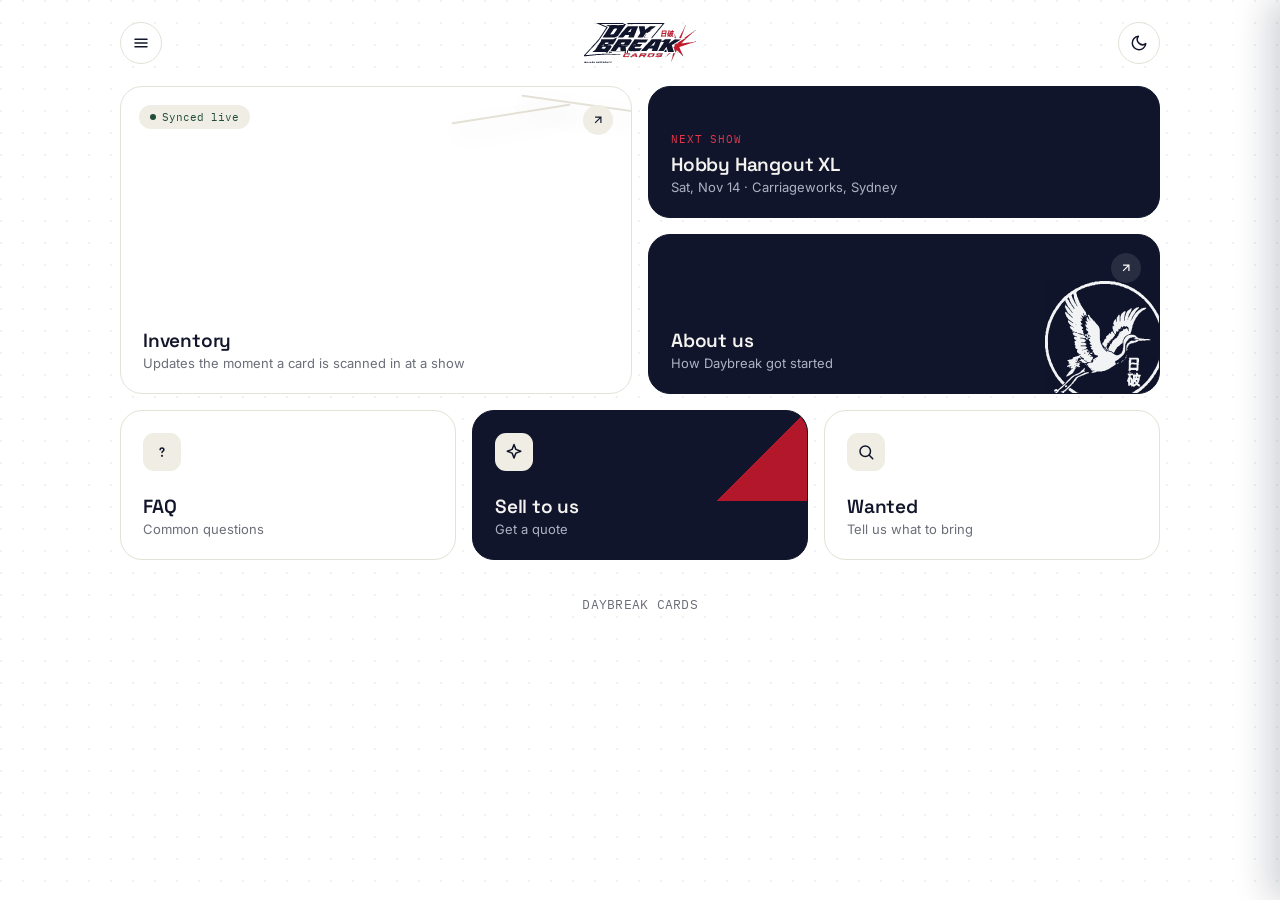
==== commit 78e5b944: "Add files via upload" ====
--- a/index.html
+++ b/index.html
@@ -6,1564 +6,20 @@
 <title>Daybreak Cards</title>
 <link rel="preconnect" href="https://fonts.googleapis.com">
 <link href="https://fonts.googleapis.com/css2?family=Space+Grotesk:wght@500;600;700&family=Inter:wght@400;500;600&family=IBM+Plex+Mono:wght@400;500;600&display=swap" rel="stylesheet">
-<style>
-  :root{
-    --bg:#F5F3ED;
-    --tile:#FFFFFF;
-    --ink:#12162B;
-    --graphite:#6B6E78;
-    --line:#E4E1D6;
-    --navy:#10152C;
-    --navy-2:#1B2140;
-    --red:#C4172A;
-    --red-2:#E4364A;
-    --chip:#EFEDE4;
-    --emerald:#1F4D3A;
-    --glow:rgba(196,23,42,0.18);
-  }
-  body.dark{
-    --bg:#0A0D1A;
-    --tile:#171B32;
-    --ink:#F4F3EF;
-    --graphite:#9497A6;
-    --line:#2A2E48;
-    --chip:#20243F;
-    --glow:rgba(196,23,42,0.35);
-  }
-  *{box-sizing:border-box;}
-  body{
-    margin:0;color:var(--ink);font-family:'Inter',sans-serif;-webkit-font-smoothing:antialiased;
-    transition:background .2s,color .2s;
-    background-color:var(--bg);
-    background-image:
-      radial-gradient(circle at 1px 1px, rgba(16,21,44,0.06) 1px, transparent 0);
-    background-size:22px 22px;
-  }
-  body.dark{ background-image:radial-gradient(circle at 1px 1px, rgba(255,255,255,0.05) 1px, transparent 0); }
-  .wrap{max-width:1080px;margin:0 auto;padding:0 20px 60px;}
-
-  /* Top bar */
-  .topbar{display:flex;align-items:center;justify-content:space-between;padding:22px 20px;max-width:1080px;margin:0 auto;}
-  .icon-btn{
-    width:42px;height:42px;border-radius:50%;background:var(--tile);border:1px solid var(--line);
-    display:flex;align-items:center;justify-content:center;cursor:pointer;flex-shrink:0;
-    transition:transform .2s, border-color .2s;
-  }
-  .icon-btn:hover{transform:rotate(-8deg);border-color:var(--red);}
-  .icon-btn svg{width:18px;height:18px;stroke:var(--ink);}
-  .brand-pill{
-    display:flex;align-items:center;gap:8px;background:var(--navy);
-    border-radius:24px;padding:10px 22px;position:relative;overflow:hidden;
-    box-shadow:0 6px 18px rgba(16,21,44,0.22);
-  }
-  .brand-pill::before{
-    content:'';position:absolute;inset:0;
-    background:linear-gradient(115deg, transparent 40%, rgba(196,23,42,0.35) 50%, transparent 60%);
-    transform:translateX(-100%);
-  }
-  .brand-pill:hover::before{transform:translateX(100%);transition:transform .8s ease;}
-  .brand-pill svg{height:22px;width:auto;position:relative;z-index:1;display:block;}
-
-  /* Bento grid */
-  .bento{display:grid;grid-template-columns:repeat(6,1fr);gap:16px;grid-auto-rows:minmax(90px,auto);}
-  .tile{
-    border-radius:22px;padding:22px;position:relative;overflow:hidden;cursor:pointer;
-    display:flex;flex-direction:column;justify-content:flex-end;
-    border:1px solid var(--line);background:var(--tile);
-    transition:transform .25s cubic-bezier(.2,.8,.2,1), box-shadow .25s, border-color .25s;
-    opacity:0;transform:translateY(16px);
-    animation:tileIn .55s cubic-bezier(.2,.8,.2,1) forwards;
-  }
-  .tile:nth-child(1){animation-delay:.02s;}
-  .tile:nth-child(2){animation-delay:.08s;}
-  .tile:nth-child(3){animation-delay:.14s;}
-  .tile:nth-child(4){animation-delay:.2s;}
-  .tile:nth-child(5){animation-delay:.26s;}
-  .tile:nth-child(6){animation-delay:.32s;}
-  @keyframes tileIn{ to{ opacity:1; transform:translateY(0); } }
-
-  .tile:hover{transform:translateY(-5px);box-shadow:0 16px 32px var(--glow);border-color:var(--red);}
-  .tile.tile-navy{background:var(--navy);border-color:var(--navy);}
-  .tile.tile-navy:hover{border-color:var(--red-2);}
-  .tile.tile-navy .tile-title{color:#F4F3EF;}
-  .tile.tile-navy .tile-sub{color:#AEB2C4;}
-
-  .tile-title{font-family:'Space Grotesk',sans-serif;font-weight:600;font-size:19px;letter-spacing:-0.01em;margin-bottom:2px;position:relative;z-index:1;}
-  .tile-sub{font-size:13px;color:var(--graphite);position:relative;z-index:1;}
-  .tile-arrow{
-    position:absolute;top:18px;right:18px;width:30px;height:30px;border-radius:50%;
-    background:var(--chip);display:flex;align-items:center;justify-content:center;z-index:1;
-    transition:transform .25s, background .25s;
-  }
-  .tile:hover .tile-arrow{transform:rotate(45deg);background:var(--red);}
-  .tile:hover .tile-arrow svg{stroke:#fff;}
-  .tile-arrow svg{width:14px;height:14px;stroke:var(--ink);transition:stroke .2s;}
-  .tile-navy .tile-arrow{background:rgba(255,255,255,0.1);}
-  .tile-navy .tile-arrow svg{stroke:#fff;}
-
-  .tile-icon{
-    width:38px;height:38px;border-radius:11px;background:var(--chip);display:flex;
-    align-items:center;justify-content:center;margin-bottom:auto;position:relative;z-index:1;
-    transition:transform .3s cubic-bezier(.34,1.56,.64,1), background .2s;
-  }
-  .tile:hover .tile-icon{transform:rotate(-10deg) scale(1.08);background:var(--red);}
-  .tile:hover .tile-icon svg{stroke:#fff;}
-  .tile-icon svg{width:18px;height:18px;stroke:var(--navy);transition:stroke .2s;}
-  body.dark .tile-icon svg{stroke:var(--ink);}
-
-  .live-badge{
-    position:absolute;top:18px;left:18px;display:flex;align-items:center;gap:6px;
-    background:var(--chip);padding:5px 11px;border-radius:12px;font-family:'IBM Plex Mono',monospace;
-    font-size:10.5px;color:var(--emerald);z-index:1;
-  }
-  .live-badge .dot{width:6px;height:6px;border-radius:50%;background:var(--emerald);animation:pulse 1.6s ease-in-out infinite;}
-  @keyframes pulse{
-    0%,100%{box-shadow:0 0 0 0 rgba(31,77,58,0.5);}
-    50%{box-shadow:0 0 0 5px rgba(31,77,58,0);}
-  }
-
-  .starburst{position:absolute;width:70px;height:70px;opacity:.9;pointer-events:none;z-index:0;}
-  .starburst.spin{animation:spin 14s linear infinite;}
-  @keyframes spin{to{transform:rotate(360deg);}}
-
-  .t-inventory{grid-column:1/4;grid-row:1/3;min-height:280px;}
-  .t-show{grid-column:4/7;grid-row:1/2;min-height:132px;}
-  .t-about{grid-column:4/7;grid-row:2/3;min-height:160px;}
-  .t-faq{grid-column:1/3;grid-row:3/4;min-height:150px;}
-  .t-sell{grid-column:3/5;grid-row:3/4;min-height:150px;}
-  .t-wanted{grid-column:5/7;grid-row:3/4;min-height:150px;}
-
-  @media (max-width:760px){
-    .bento{grid-template-columns:1fr;}
-    .t-inventory,.t-show,.t-about,.t-faq,.t-sell,.t-wanted{grid-column:1/2;grid-row:auto;min-height:180px;}
-  }
-
-  /* Inventory tile visual */
-  .inv-visual{position:absolute;top:16px;right:-10px;width:220px;height:150px;z-index:1;}
-  .inv-visual img{
-    position:absolute;width:120px;border-radius:10px;box-shadow:0 10px 24px rgba(16,21,44,0.16);
-    border:1px solid var(--line);transition:transform .3s;
-  }
-  .inv-visual img.c1{top:10px;right:70px;transform:rotate(-9deg);}
-  .inv-visual img.c2{top:0;right:0;transform:rotate(8deg);}
-  .t-inventory:hover .inv-visual img.c1{transform:rotate(-14deg) translateY(-4px);}
-  .t-inventory:hover .inv-visual img.c2{transform:rotate(13deg) translateY(-6px);}
-
-  /* Show tile */
-  .show-eyebrow{font-family:'IBM Plex Mono',monospace;font-size:10.5px;letter-spacing:.08em;color:var(--red-2);margin-bottom:6px;position:relative;z-index:1;}
-
-  /* About tile */
-  .about-crane{position:absolute;bottom:-10px;right:-6px;width:120px;opacity:.95;z-index:0;}
-  .about-crane svg{width:100%;height:100%;display:block;}
-
-  /* Sell tile diagonal accent */
-  .t-sell::after{
-    content:'';position:absolute;top:0;right:0;width:90px;height:90px;
-    background:linear-gradient(135deg, transparent 50%, var(--red) 50%);opacity:.9;
-  }
-
-  /* Footer / socials */
-  .footer-row{display:flex;justify-content:space-between;align-items:center;padding:36px 0 0;flex-wrap:wrap;gap:16px;}
-  .footer-note{font-size:12.5px;color:var(--graphite);font-family:'IBM Plex Mono',monospace;letter-spacing:.02em;}
-  .socials{display:flex;gap:8px;}
-  .socials a{
-    width:36px;height:36px;border-radius:50%;background:var(--tile);border:1px solid var(--line);
-    display:flex;align-items:center;justify-content:center;text-decoration:none;transition:all .2s;
-  }
-  .socials a:hover{background:var(--red);border-color:var(--red);transform:translateY(-3px);}
-  .socials a:hover svg{stroke:#fff;}
-  .socials svg{width:15px;height:15px;stroke:var(--ink);transition:stroke .2s;}
-
-  /* ===== Inventory sub-view (marketplace grid) ===== */
-  .inv-view{display:none;}
-  .inv-view.show{display:block;animation:fadeIn .35s ease;}
-  @keyframes fadeIn{ from{opacity:0;} to{opacity:1;} }
-  .bento-wrap.hidden{display:none;}
-
-  /* ===== Generic subpage system ===== */
-  .subpage{display:none;max-width:640px;margin:0 auto;}
-  .subpage.show{display:block;animation:fadeIn .35s ease;}
-  .subpage-head{text-align:center;margin-bottom:34px;}
-  .subpage-title{font-family:'Space Grotesk',sans-serif;font-weight:600;font-size:26px;margin:0 0 8px;}
-  .subpage-sub{color:var(--graphite);font-size:14px;}
-
-  /* About page */
-  .about-mark{width:110px;margin:0 auto 26px;display:block;}
-  .about-copy{font-size:15px;line-height:1.75;color:var(--graphite);margin-bottom:22px;}
-  .about-copy strong{color:var(--ink);}
-  .pull-quote{
-    background:var(--navy);color:#F4F3EF;border-radius:16px;padding:26px 28px;
-    font-family:'Space Grotesk',sans-serif;font-weight:500;font-size:16px;line-height:1.5;
-    position:relative;margin:26px 0;
-  }
-  .pull-quote::before{content:'"';position:absolute;top:6px;left:16px;font-size:48px;color:var(--red-2);font-family:Georgia,serif;opacity:.6;}
-
-  /* FAQ accordion */
-  .accordion-item{border-bottom:1px solid var(--line);}
-  .accordion-q{
-    display:flex;justify-content:space-between;align-items:center;padding:18px 4px;
-    cursor:pointer;font-family:'Space Grotesk',sans-serif;font-weight:600;font-size:15px;
-  }
-  .accordion-q svg{width:16px;height:16px;stroke:var(--graphite);transition:transform .25s;flex-shrink:0;margin-left:14px;}
-  .accordion-item.open .accordion-q svg{transform:rotate(45deg);stroke:var(--red);}
-  .accordion-a{max-height:0;overflow:hidden;transition:max-height .3s ease;font-size:13.5px;color:var(--graphite);line-height:1.65;}
-  .accordion-item.open .accordion-a{max-height:200px;}
-  .accordion-a-inner{padding:0 4px 18px;}
-
-  /* Form elements (Sell / Wanted) */
-  .form-grid{display:grid;grid-template-columns:1fr 1fr;gap:14px;margin-bottom:14px;}
-  @media (max-width:520px){ .form-grid{grid-template-columns:1fr;} }
-  .form-field{display:flex;flex-direction:column;gap:6px;}
-  .form-field.full{grid-column:1/-1;}
-  .form-field label{font-family:'IBM Plex Mono',monospace;font-size:10.5px;color:var(--graphite);text-transform:uppercase;letter-spacing:.05em;}
-  .form-field input, .form-field select, .form-field textarea{
-    padding:11px 13px;border:1px solid var(--line);border-radius:8px;background:var(--tile);
-    color:var(--ink);font-family:'Inter',sans-serif;font-size:13.5px;
-  }
-  .form-field textarea{resize:vertical;min-height:70px;}
-  .form-field input:focus, .form-field select:focus, .form-field textarea:focus{outline:none;border-color:var(--red);}
-  .submit-btn{
-    width:100%;padding:13px;border:none;border-radius:10px;background:var(--navy);color:#F4F3EF;
-    font-family:'Space Grotesk',sans-serif;font-weight:600;font-size:14px;cursor:pointer;transition:all .2s;margin-top:6px;
-  }
-  .submit-btn:hover{background:var(--red);}
-
-  /* Payout table */
-  .payout-table{width:100%;border-collapse:collapse;margin:26px 0 14px;font-size:13px;}
-  .payout-table th{
-    text-align:left;font-family:'IBM Plex Mono',monospace;font-size:10.5px;color:var(--graphite);
-    text-transform:uppercase;letter-spacing:.04em;padding:10px 8px;border-bottom:1px solid var(--line);
-  }
-  .payout-table td{padding:12px 8px;border-bottom:1px solid var(--line);}
-  .payout-table td:nth-child(2), .payout-table td:nth-child(3),
-  .payout-table th:nth-child(2), .payout-table th:nth-child(3){font-family:'IBM Plex Mono',monospace;text-align:right;}
-  .payout-note{font-size:11.5px;color:var(--graphite);line-height:1.6;margin-bottom:30px;}
-
-  /* Events list (reuses back-btn / subpage styles) */
-  .event-list{display:flex;flex-direction:column;}
-  .event-row{display:grid;grid-template-columns:70px 1fr;gap:18px;align-items:center;padding:18px 4px;border-bottom:1px solid var(--line);}
-  .event-row:last-child{border-bottom:none;}
-  .event-date{font-family:'IBM Plex Mono',monospace;text-align:center;background:var(--navy);color:#F4F3EF;border-radius:10px;padding:8px 4px;}
-  .event-date .day{font-size:20px;font-weight:600;line-height:1;}
-  .event-date .month{font-size:9.5px;text-transform:uppercase;letter-spacing:.05em;color:#B7BAC9;}
-  .event-name{font-family:'Space Grotesk',sans-serif;font-weight:600;font-size:15px;margin-bottom:2px;}
-  .event-loc{font-size:12.5px;color:var(--graphite);}
-
-  .browse-topbar{display:flex;align-items:center;justify-content:space-between;gap:12px;padding:8px 0 22px;flex-wrap:wrap;}
-  .back-btn{
-    display:flex;align-items:center;gap:6px;font-family:'IBM Plex Mono',monospace;font-size:12.5px;
-    color:var(--graphite);cursor:pointer;background:var(--tile);border:1px solid var(--line);
-    padding:8px 14px;border-radius:20px;transition:border-color .2s;flex-shrink:0;
-  }
-  .back-btn:hover{border-color:var(--red);}
-  .back-btn svg{width:13px;height:13px;stroke:var(--ink);}
-  .inv-heading{font-family:'Space Grotesk',sans-serif;font-weight:600;font-size:22px;margin:0;}
-
-  .cart-btn{
-    position:relative;display:flex;align-items:center;gap:8px;background:var(--navy);color:#F4F3EF;
-    border:none;border-radius:20px;padding:9px 16px 9px 14px;cursor:pointer;font-family:'IBM Plex Mono',monospace;
-    font-size:12.5px;transition:transform .15s;
-  }
-  .cart-btn:hover{transform:translateY(-2px);}
-  .cart-btn svg{width:15px;height:15px;stroke:#F4F3EF;}
-  .cart-count{
-    background:var(--red);color:#fff;font-size:10.5px;font-weight:700;min-width:17px;height:17px;
-    border-radius:9px;display:flex;align-items:center;justify-content:center;padding:0 4px;
-    transition:transform .2s;
-  }
-  .cart-count.bump{animation:bump .35s ease;}
-  @keyframes bump{ 0%,100%{transform:scale(1);} 40%{transform:scale(1.5);} }
-
-  .controls-row{display:flex;align-items:center;justify-content:space-between;gap:12px;flex-wrap:wrap;margin-bottom:26px;}
-  .filters{display:flex;gap:10px;flex-wrap:wrap;align-items:center;}
-  .filter-chip{
-    font-family:'IBM Plex Mono',monospace;font-size:12.5px;padding:8px 14px;border:1px solid var(--line);
-    border-radius:20px;background:var(--tile);cursor:pointer;color:var(--graphite);transition:all .2s;
-  }
-  .filter-chip.active{background:var(--navy);color:#F4F3EF;border-color:var(--navy);}
-  .filter-chip:hover:not(.active){border-color:var(--red);color:var(--ink);}
-  .search-input{
-    width:180px;padding:8px 14px;border:1px solid var(--line);border-radius:20px;
-    font-family:'Inter',sans-serif;font-size:13.5px;background:var(--tile);color:var(--ink);
-  }
-  .search-input:focus{outline:none;border-color:var(--red);}
-  .sort-select{
-    padding:8px 30px 8px 14px;border:1px solid var(--line);border-radius:20px;background:var(--tile) url('data:image/svg+xml;utf8,<svg xmlns="http://www.w3.org/2000/svg" viewBox="0 0 24 24" fill="none" stroke="%236B6E78" stroke-width="2"><path d="M6 9l6 6 6-6"/></svg>') no-repeat right 10px center/14px;
-    font-family:'IBM Plex Mono',monospace;font-size:12px;color:var(--ink);appearance:none;cursor:pointer;
-  }
-  .sort-select:focus{outline:none;border-color:var(--red);}
-
-  .product-grid{
-    display:grid;grid-template-columns:repeat(auto-fill,minmax(190px,1fr));gap:18px;margin-bottom:20px;
-  }
-  .product-card{
-    background:var(--tile);border:1px solid var(--line);border-radius:16px;overflow:hidden;
-    display:flex;flex-direction:column;opacity:0;transform:translateY(14px);
-    animation:cardIn .45s cubic-bezier(.2,.8,.2,1) forwards;
-    transition:transform .22s cubic-bezier(.2,.8,.2,1), box-shadow .22s, border-color .22s;
-  }
-  @keyframes cardIn{ to{opacity:1;transform:translateY(0);} }
-  .product-card:hover{transform:translateY(-6px);box-shadow:0 14px 28px var(--glow);border-color:var(--red);}
-  .product-media{position:relative;aspect-ratio:5/7;overflow:hidden;background:var(--chip);}
-  .product-media img{width:100%;height:100%;object-fit:cover;display:block;transition:transform .35s ease;}
-  .product-card:hover .product-media img{transform:scale(1.07);}
-  .stock-pill{
-    position:absolute;top:10px;left:10px;background:rgba(255,255,255,0.95);color:var(--emerald);
-    font-family:'IBM Plex Mono',monospace;font-size:10px;padding:4px 9px;border-radius:11px;
-    display:flex;align-items:center;gap:5px;
-  }
-  .stock-pill .dot{width:5px;height:5px;border-radius:50%;background:var(--emerald);animation:pulse 1.6s ease-in-out infinite;}
-  .rarity-pill{
-    position:absolute;top:10px;right:10px;background:var(--navy);color:#F4F3EF;
-    font-family:'IBM Plex Mono',monospace;font-size:9.5px;padding:4px 8px;border-radius:10px;
-  }
-
-  .product-body{padding:13px 14px 15px;display:flex;flex-direction:column;gap:9px;flex:1;}
-  .product-name{font-family:'Space Grotesk',sans-serif;font-weight:600;font-size:14px;line-height:1.25;}
-  .product-set{font-family:'IBM Plex Mono',monospace;font-size:10.5px;color:var(--graphite);}
-
-  .condition-select{
-    width:100%;padding:7px 26px 7px 10px;border:1px solid var(--line);border-radius:8px;
-    background:var(--chip) url('data:image/svg+xml;utf8,<svg xmlns="http://www.w3.org/2000/svg" viewBox="0 0 24 24" fill="none" stroke="%236B6E78" stroke-width="2"><path d="M6 9l6 6 6-6"/></svg>') no-repeat right 8px center/12px;
-    font-family:'IBM Plex Mono',monospace;font-size:11px;color:var(--ink);appearance:none;cursor:pointer;
-  }
-  .condition-select:focus{outline:none;border-color:var(--red);}
-
-  .price-row{display:flex;align-items:center;justify-content:space-between;margin-top:auto;}
-  .price-live{display:flex;flex-direction:column;}
-  .price-value{font-family:'IBM Plex Mono',monospace;font-weight:600;font-size:16px;color:var(--ink);transition:opacity .25s;}
-  .price-value.flicker{animation:flicker .5s ease;}
-  @keyframes flicker{ 0%{opacity:1;} 40%{opacity:.35;} 100%{opacity:1;} }
-  .price-live-tag{display:flex;align-items:center;gap:4px;font-family:'IBM Plex Mono',monospace;font-size:9px;color:var(--emerald);letter-spacing:.03em;}
-  .price-live-tag .dot{width:4px;height:4px;border-radius:50%;background:var(--emerald);animation:pulse 1.6s ease-in-out infinite;}
-
-  .add-btn{
-    width:38px;height:38px;border-radius:10px;background:var(--navy);border:none;cursor:pointer;
-    display:flex;align-items:center;justify-content:center;transition:background .2s, transform .2s;flex-shrink:0;
-  }
-  .add-btn:hover{background:var(--red);transform:scale(1.06);}
-  .add-btn svg{width:16px;height:16px;stroke:#F4F3EF;transition:opacity .15s, transform .15s;}
-  .add-btn.added{background:var(--emerald);}
-  .add-btn .icon-check{display:none;}
-  .add-btn.added .icon-plus{display:none;}
-  .add-btn.added .icon-check{display:block;}
-
-  .empty-state{grid-column:1/-1;text-align:center;color:var(--graphite);padding:60px 20px;font-size:14px;}
-
-  /* Cart drawer */
-  .cart-overlay{
-    position:fixed;inset:0;background:rgba(16,21,44,0.4);opacity:0;pointer-events:none;
-    transition:opacity .25s;z-index:40;
-  }
-  .cart-overlay.show{opacity:1;pointer-events:auto;}
-  .cart-drawer{
-    position:fixed;top:0;right:0;bottom:0;width:340px;max-width:90vw;background:var(--tile);
-    box-shadow:-12px 0 32px rgba(16,21,44,0.18);transform:translateX(100%);transition:transform .3s cubic-bezier(.2,.8,.2,1);
-    z-index:41;display:flex;flex-direction:column;
-  }
-  .cart-drawer.show{transform:translateX(0);}
-  .cart-head{display:flex;align-items:center;justify-content:space-between;padding:22px 22px 16px;border-bottom:1px solid var(--line);}
-  .cart-title{font-family:'Space Grotesk',sans-serif;font-weight:600;font-size:17px;}
-  .cart-close{width:32px;height:32px;border-radius:50%;background:var(--chip);border:none;cursor:pointer;display:flex;align-items:center;justify-content:center;}
-  .cart-close svg{width:14px;height:14px;stroke:var(--ink);}
-  .cart-items{flex:1;overflow-y:auto;padding:14px 22px;}
-  .cart-empty{color:var(--graphite);font-size:13.5px;text-align:center;padding:40px 0;}
-  .cart-item{display:flex;gap:12px;padding:12px 0;border-bottom:1px solid var(--line);}
-  .cart-item img{width:48px;height:67px;object-fit:cover;border-radius:6px;border:1px solid var(--line);}
-  .cart-item-info{flex:1;}
-  .cart-item-name{font-family:'Space Grotesk',sans-serif;font-weight:600;font-size:13px;}
-  .cart-item-meta{font-family:'IBM Plex Mono',monospace;font-size:10.5px;color:var(--graphite);margin:2px 0 8px;}
-  .cart-item-row{display:flex;align-items:center;justify-content:space-between;}
-  .qty-stepper{display:flex;align-items:center;gap:8px;font-family:'IBM Plex Mono',monospace;font-size:12px;}
-  .qty-btn{width:20px;height:20px;border-radius:5px;border:1px solid var(--line);background:var(--tile);cursor:pointer;display:flex;align-items:center;justify-content:center;}
-  .cart-item-price{font-family:'IBM Plex Mono',monospace;font-weight:600;font-size:13px;}
-  .remove-btn{color:var(--red);font-family:'IBM Plex Mono',monospace;font-size:10.5px;cursor:pointer;background:none;border:none;padding:0;margin-top:6px;}
-  .cart-foot{padding:18px 22px 22px;border-top:1px solid var(--line);}
-  .cart-subtotal{display:flex;justify-content:space-between;font-family:'IBM Plex Mono',monospace;font-size:14px;margin-bottom:14px;}
-  .checkout-btn{
-    width:100%;padding:13px;border:none;border-radius:10px;background:var(--red);color:#fff;
-    font-family:'Space Grotesk',sans-serif;font-weight:600;font-size:14px;cursor:pointer;transition:opacity .15s;
-  }
-  .checkout-btn:hover{opacity:.9;}
-  .cart-hint{font-size:11px;color:var(--graphite);text-align:center;margin-top:10px;}
-
-  .filter-group{margin-bottom:26px;}
-  .filter-group-title{font-family:'IBM Plex Mono',monospace;font-size:10.5px;color:var(--graphite);text-transform:uppercase;letter-spacing:.05em;margin-bottom:10px;}
-  .filter-check{display:flex;align-items:center;gap:9px;font-size:13.5px;padding:7px 0;cursor:pointer;}
-  .filter-check input{width:15px;height:15px;accent-color:var(--red);cursor:pointer;}
-  .price-range-row{display:flex;align-items:center;gap:8px;}
-  .price-range-row input{
-    width:100%;padding:9px 10px;border:1px solid var(--line);border-radius:8px;background:var(--tile);
-    color:var(--ink);font-family:'IBM Plex Mono',monospace;font-size:13px;
-  }
-  .price-range-row input:focus{outline:none;border-color:var(--red);}
-  .price-range-row span{color:var(--graphite);}
-  .qty-pill{
-    position:absolute;bottom:10px;left:10px;background:var(--navy);color:#F4F3EF;
-    font-family:'IBM Plex Mono',monospace;font-size:10px;padding:3px 8px;border-radius:10px;
-  }
-
-  .event-hero{
-    background:var(--navy);color:#F4F3EF;border-radius:18px;padding:32px 30px;text-align:center;
-  }
-  .event-hero-title{font-family:'Space Grotesk',sans-serif;font-weight:600;font-size:24px;margin:6px 0 18px;}
-  .event-hero-days{display:flex;flex-direction:column;gap:8px;margin-bottom:18px;}
-  .event-hero-day{display:flex;justify-content:center;gap:14px;font-family:'IBM Plex Mono',monospace;font-size:13px;color:#D8D2C8;}
-  .event-hero-venue{font-family:'Space Grotesk',sans-serif;font-weight:600;font-size:15px;}
-  .event-hero-address{font-size:12.5px;color:#B7BAC9;margin-top:2px;}
-
-  .new-pill{
-    position:absolute;bottom:10px;right:10px;background:var(--red);color:#fff;
-    font-family:'IBM Plex Mono',monospace;font-size:9.5px;font-weight:600;padding:3px 8px;border-radius:10px;
-    letter-spacing:.04em;
-  }
-
-  .toast{
-    position:fixed;bottom:24px;left:50%;transform:translateX(-50%) translateY(20px);background:var(--navy);color:#F4F3EF;
-    padding:12px 22px;border-radius:24px;font-family:'IBM Plex Mono',monospace;font-size:12.5px;
-    opacity:0;pointer-events:none;transition:all .3s;z-index:50;
-  }
-  .toast.show{opacity:1;transform:translateX(-50%) translateY(0);}
-</style>
+<link rel="stylesheet" href="assets/style.css">
 </head>
 <body>
 
 <div class="topbar">
   <div class="icon-btn" id="menuBtn"><svg viewBox="0 0 24 24" fill="none" stroke-width="2" stroke-linecap="round"><path d="M4 7h16M4 12h16M4 17h16"/></svg></div>
-  <div class="brand-pill"><svg xmlns="http://www.w3.org/2000/svg" viewBox="0 0 1674 594">
-  <g transform="translate(0,594) scale(0.1,-0.1)">
-    <path d="M1830 5929 c0 -15 42 -48 61 -49 9 0 22 -7 29 -15 7 -8 27 -15 45
--15 18 0 38 -7 45 -15 7 -8 20 -15 30 -15 10 0 23 -7 30 -15 7 -8 20 -15 30
--15 10 0 23 -7 30 -15 7 -8 27 -15 45 -15 18 0 38 -7 45 -15 7 -8 20 -15 30
--15 10 0 23 -7 30 -15 7 -8 27 -15 45 -15 18 0 38 -7 45 -15 7 -8 20 -15 30
--15 10 0 23 -7 30 -15 7 -8 27 -15 45 -15 18 0 38 -7 45 -15 7 -8 20 -15 30
--15 10 0 23 -7 30 -15 7 -8 20 -15 30 -15 10 0 23 -7 30 -15 7 -8 27 -15 45
--15 18 0 38 -7 45 -15 7 -8 20 -15 30 -15 10 0 23 -7 30 -15 7 -8 20 -15 30
--15 10 0 23 -7 30 -15 7 -8 27 -15 45 -15 18 0 38 -7 45 -15 7 -8 20 -15 30
--15 10 0 23 -7 30 -15 7 -8 20 -15 30 -15 10 0 23 -7 30 -15 7 -8 27 -15 45
--15 18 0 38 -7 45 -15 7 -8 27 -15 45 -15 18 0 38 -7 45 -15 7 -8 20 -15 29
--15 21 0 61 -40 61 -61 0 -8 -20 -35 -45 -59 -25 -24 -45 -52 -45 -61 0 -9 -7
--22 -15 -29 -8 -7 -15 -20 -15 -29 0 -10 -13 -30 -30 -46 -16 -16 -30 -36 -30
--45 0 -9 -20 -36 -45 -60 -25 -24 -45 -51 -45 -60 0 -9 -13 -29 -30 -45 -16
--16 -30 -36 -30 -46 0 -9 -7 -22 -15 -29 -8 -7 -15 -20 -15 -30 0 -10 -7 -23
--15 -30 -8 -7 -15 -20 -15 -29 0 -9 -20 -37 -45 -61 -25 -24 -45 -51 -45 -60
-0 -9 -13 -29 -30 -45 -16 -16 -30 -36 -30 -46 0 -9 -7 -22 -15 -29 -8 -7 -15
--20 -15 -29 0 -10 -13 -30 -30 -46 -16 -16 -30 -36 -30 -45 0 -9 -13 -29 -30
--45 -16 -16 -30 -36 -30 -45 0 -9 -13 -29 -30 -45 -16 -16 -30 -36 -30 -45 0
--9 -20 -36 -45 -60 -25 -24 -45 -52 -45 -61 0 -9 -7 -22 -15 -29 -8 -7 -15
--20 -15 -29 0 -10 -13 -30 -30 -46 -16 -16 -30 -36 -30 -46 0 -9 -7 -22 -15
--29 -8 -7 -15 -20 -15 -29 0 -10 -13 -30 -30 -46 -16 -16 -30 -36 -30 -45 0
--8 -27 -42 -60 -75 -33 -33 -60 -66 -60 -75 0 -8 -34 -49 -75 -90 -41 -41 -75
--81 -75 -90 0 -8 -40 -56 -90 -105 -49 -49 -90 -97 -90 -105 0 -9 -34 -49 -75
--90 -50 -49 -75 -82 -75 -97 0 -19 -5 -23 -30 -23 -24 0 -30 -4 -30 -23 0 -16
--57 -79 -195 -217 -138 -138 -195 -201 -195 -217 0 -19 -6 -23 -30 -23 -24 0
--30 -4 -30 -23 0 -15 -41 -63 -135 -157 -74 -74 -135 -142 -135 -151 0 -22
--42 -59 -68 -59 -16 0 -22 -6 -22 -23 0 -16 -57 -79 -195 -217 -107 -107 -195
--202 -195 -211 0 -22 -42 -59 -68 -59 -16 0 -22 -6 -22 -23 0 -16 -51 -74
--180 -202 l-180 -179 0 -83 0 -83 99 0 c75 0 101 4 111 15 10 12 40 15 151 15
-120 0 139 2 148 17 9 16 11 16 31 -2 20 -18 22 -18 31 -2 9 14 26 17 119 17
-93 0 110 3 119 17 9 16 11 16 31 -2 20 -18 22 -18 31 -2 9 14 26 17 119 17 93
-0 110 3 119 17 9 16 11 16 31 -2 20 -18 22 -18 31 -2 9 14 26 17 118 17 84 0
-111 3 121 15 16 19 49 19 56 0 8 -19 30 -19 38 0 4 12 30 15 144 15 112 0 142
-3 152 15 10 12 43 15 180 15 137 0 170 3 180 15 16 19 49 19 56 0 8 -19 30
--19 38 0 4 13 33 15 174 15 139 0 172 3 182 15 11 13 58 15 315 15 257 0 304
-2 315 15 9 10 32 15 75 15 43 0 66 -5 75 -15 11 -13 128 -15 945 -15 817 0
-934 -2 945 -15 17 -20 103 -20 120 0 8 10 31 15 66 15 41 0 54 4 54 15 0 11
--13 15 -54 15 -35 0 -58 5 -66 15 -11 13 -60 15 -330 15 -270 0 -319 2 -330
-15 -10 12 -45 15 -195 15 -150 0 -185 3 -195 15 -7 8 -20 15 -30 15 -10 0 -23
--7 -30 -15 -16 -19 -74 -19 -90 0 -10 12 -48 15 -227 15 -181 0 -215 2 -219
-15 -8 19 -30 19 -38 0 -7 -19 -40 -19 -56 0 -19 23 -821 23 -840 0 -10 -12
--47 -15 -211 -15 -177 0 -199 -2 -208 -17 -9 -16 -11 -16 -31 2 -20 18 -22 18
--31 2 -9 -15 -29 -17 -179 -17 -150 0 -170 -2 -179 -17 -9 -16 -11 -16 -31 2
--20 18 -22 18 -31 2 -9 -15 -28 -17 -149 -17 -121 0 -140 -2 -149 -17 -9 -16
--11 -16 -31 2 -20 18 -22 18 -31 2 -9 -15 -27 -17 -133 -17 -98 0 -126 -3
--136 -15 -10 -12 -43 -15 -180 -15 -137 0 -170 -3 -180 -15 -10 -12 -42 -15
--165 -15 -123 0 -155 -3 -165 -15 -10 -12 -42 -15 -165 -15 -123 0 -155 -3
--165 -15 -16 -19 -60 -20 -60 -1 0 8 7 16 15 20 8 3 15 17 15 31 0 21 5 25 30
-25 24 0 30 4 30 23 0 16 61 83 210 232 116 115 210 217 210 226 0 19 41 59 61
-59 19 0 89 71 89 91 0 8 88 102 195 209 138 138 195 201 195 217 0 17 6 23 23
-23 26 0 67 38 67 61 0 8 68 82 150 164 105 105 150 157 150 172 0 19 6 23 30
-23 24 0 30 4 30 23 0 15 45 67 150 172 83 82 150 157 150 165 0 9 27 42 60 75
-33 33 60 66 60 75 0 8 34 49 75 90 41 41 75 82 75 90 0 9 27 42 60 75 33 33
-60 67 60 76 0 9 7 22 15 29 8 7 15 20 15 29 0 10 14 30 30 46 17 16 30 36 30
-45 0 9 14 29 30 45 17 16 30 36 30 45 0 9 14 29 30 45 17 16 30 36 30 45 0 9
-20 36 45 60 25 24 45 51 45 60 0 9 14 29 30 45 17 16 30 36 30 46 0 9 7 22 15
-29 8 7 15 20 15 29 0 9 20 37 45 61 25 24 45 51 45 60 0 9 14 29 30 45 17 16
-30 36 30 46 0 9 7 22 15 29 8 7 15 20 15 29 0 10 14 30 30 46 17 16 30 36 30
-46 0 9 7 22 15 29 8 7 15 20 15 29 0 10 14 30 30 46 17 16 30 36 30 45 0 9 14
-29 30 45 17 16 30 36 30 45 0 9 20 36 45 60 25 24 45 51 45 60 0 9 14 29 30
-45 17 16 30 36 30 45 0 9 14 29 30 45 17 16 30 36 30 45 0 9 14 29 30 45 17
-16 30 36 30 45 0 9 14 29 30 45 17 16 30 36 30 46 0 9 7 22 16 29 10 9 14 26
-12 49 -3 34 -5 36 -40 39 -20 2 -42 10 -48 18 -7 8 -20 14 -30 14 -10 0 -23 7
--30 15 -7 8 -27 15 -45 15 -18 0 -38 7 -45 15 -7 8 -20 15 -30 15 -10 0 -23 7
--30 15 -7 8 -20 15 -30 15 -10 0 -23 7 -30 15 -7 8 -27 15 -45 15 -18 0 -38 7
--45 15 -7 8 -20 15 -30 15 -10 0 -23 7 -30 15 -7 8 -27 15 -45 15 -18 0 -38 7
--45 15 -7 8 -20 15 -30 15 -10 0 -23 7 -30 15 -7 8 -27 15 -45 15 -18 0 -38 7
--45 15 -7 8 -20 15 -30 15 -10 0 -23 7 -30 15 -7 8 -27 15 -45 15 -18 0 -38 7
--45 15 -7 8 -20 15 -30 15 -10 0 -23 7 -30 15 -7 8 -23 15 -36 15 -15 0 -24 6
--24 15 0 13 191 15 1658 15 l1658 0 29 30 c16 17 36 30 46 30 9 0 22 6 29 14
-6 8 28 16 48 18 32 3 37 7 40 31 l3 27 -2100 0 c-1509 0 -2101 -3 -2101 -11z
-M6540 5928 c0 -7 -14 -22 -30 -33 -18 -12 -30 -29 -30 -42 0 -11 -13 -33 -30
--46 -16 -14 -30 -30 -30 -36 0 -16 46 -13 60 4 17 20 47 19 59 -2 9 -16 11
--16 31 2 20 18 22 18 31 2 12 -21 48 -22 55 -2 4 8 12 15 19 15 7 0 15 -7 19
--15 3 -9 18 -15 39 -15 19 0 40 7 47 15 9 11 33 15 90 15 57 0 81 -4 90 -15 7
--8 28 -15 47 -15 21 0 36 6 39 15 11 27 34 17 34 -15 0 -32 23 -42 34 -15 4
-12 23 15 84 15 59 0 83 4 92 15 11 13 267 15 2191 15 2054 0 2179 -1 2188 -17
-9 -17 10 -17 28 0 26 23 33 22 33 -6 0 -15 -25 -48 -75 -97 -41 -41 -75 -81
--75 -90 0 -9 -34 -49 -75 -90 -50 -49 -75 -82 -75 -97 0 -19 -5 -23 -30 -23
--25 0 -30 -4 -30 -23 0 -15 -25 -48 -75 -97 -41 -41 -75 -81 -75 -90 0 -9 -34
--49 -75 -90 -41 -41 -75 -82 -75 -90 0 -9 -20 -36 -45 -60 -27 -27 -45 -53
--45 -67 0 -19 -5 -23 -30 -23 -25 0 -30 -4 -30 -23 0 -15 -25 -48 -75 -97 -41
--41 -75 -82 -75 -90 0 -9 -27 -42 -60 -75 -33 -33 -60 -66 -60 -75 0 -8 -34
--49 -75 -90 -41 -41 -75 -81 -75 -90 0 -9 -34 -49 -75 -90 -41 -41 -75 -82
--75 -90 0 -9 -27 -42 -60 -75 -33 -33 -60 -66 -60 -75 0 -9 -27 -42 -60 -75
--33 -33 -60 -67 -60 -75 0 -9 -14 -29 -30 -45 -19 -18 -30 -38 -28 -50 2 -16
-12 -21 52 -23 l49 -3 99 98 c66 66 98 105 98 120 0 19 5 23 30 23 25 0 30 4
-30 23 0 14 22 44 60 82 33 33 60 66 60 75 0 9 27 42 60 75 33 33 60 66 60 75
-0 8 34 49 75 90 41 41 75 81 75 90 0 8 41 56 90 105 50 49 90 97 90 105 0 9
-34 49 75 90 41 41 75 81 75 90 0 8 41 56 90 105 50 49 90 97 90 105 0 9 34 49
-75 90 41 41 75 81 75 90 0 9 34 49 75 90 41 41 75 82 75 90 0 9 20 36 45 60
-27 27 45 53 45 67 0 19 5 23 30 23 25 0 30 4 30 23 0 14 22 44 60 82 33 33 60
-66 60 75 0 8 34 49 75 90 50 49 75 82 75 97 l0 23 -2745 0 c-2189 0 -2745 -3
--2745 -12z M6270 5805 c-10 -12 -38 -15 -135 -15 -97 0 -125 -3 -135 -15 -7
--8 -23 -15 -36 -15 -18 0 -24 -5 -24 -23 0 -14 -20 -42 -53 -75 -56 -55 -101
--68 -127 -37 -7 8 -20 15 -30 15 -10 0 -23 -7 -30 -15 -11 -13 -90 -15 -600
--15 -510 0 -589 2 -600 15 -9 11 -35 15 -105 15 -70 0 -96 -4 -105 -15 -11
--13 -72 -15 -437 -15 -367 0 -424 2 -429 15 -8 20 -20 19 -44 -5 -27 -27 -25
--40 4 -40 13 0 29 -7 36 -15 7 -8 27 -15 45 -15 18 0 38 -7 45 -15 7 -8 20
--15 30 -15 10 0 23 -7 30 -15 7 -8 20 -15 30 -15 10 0 23 -7 30 -15 7 -8 20
--15 30 -15 10 0 23 -7 30 -15 7 -8 20 -15 30 -15 10 0 23 -6 30 -14 6 -8 21
--16 33 -18 27 -4 36 -45 13 -54 -9 -3 -16 -16 -16 -28 0 -12 -14 -35 -30 -51
--17 -16 -30 -36 -30 -46 0 -9 -7 -22 -15 -29 -8 -7 -15 -20 -15 -29 0 -9 -20
--37 -45 -61 -25 -24 -45 -52 -45 -61 0 -9 -7 -22 -15 -29 -8 -7 -15 -20 -15
--29 0 -10 -13 -30 -30 -46 -16 -16 -30 -36 -30 -45 0 -9 -13 -29 -30 -45 -16
--16 -30 -36 -30 -45 0 -9 -13 -29 -30 -45 -16 -16 -30 -36 -30 -45 0 -9 -14
--29 -30 -45 -17 -16 -30 -36 -30 -45 0 -9 -13 -29 -30 -45 -16 -16 -30 -36
--30 -46 0 -9 -7 -22 -15 -29 -8 -7 -15 -20 -15 -29 0 -10 -13 -30 -30 -46 -17
--16 -30 -36 -30 -45 0 -9 -13 -29 -30 -45 -16 -16 -30 -36 -30 -45 0 -9 -13
--29 -30 -45 -17 -16 -30 -36 -30 -45 0 -9 -20 -36 -45 -60 -25 -24 -45 -51
--45 -60 0 -9 -13 -29 -30 -45 -16 -16 -30 -36 -30 -46 0 -9 -7 -22 -15 -29 -8
--7 -15 -20 -15 -29 0 -9 -20 -37 -45 -61 -30 -29 -45 -52 -43 -65 3 -20 11
--20 909 -23 797 -2 908 0 919 13 7 8 20 15 30 15 10 0 23 7 30 15 7 8 20 15
-30 15 10 0 23 7 30 15 7 8 27 15 45 15 18 0 38 7 45 15 7 8 20 15 30 15 10 0
-23 7 30 15 7 8 20 15 30 15 10 0 23 7 30 15 7 8 20 15 30 15 10 0 23 7 30 15
-7 8 23 15 36 15 18 0 24 5 24 23 0 13 14 36 30 52 17 16 30 36 30 45 0 9 14
-29 30 45 17 16 30 36 30 45 0 9 20 36 45 60 25 24 45 51 45 60 0 9 14 29 30
-45 17 16 30 36 30 45 0 9 14 29 30 45 17 16 30 36 30 45 0 9 20 36 45 60 25
-24 45 51 45 60 0 9 14 29 30 45 17 16 30 36 30 45 0 9 14 29 30 45 17 16 30
-36 30 45 0 9 14 29 30 45 17 16 30 36 30 45 0 9 14 29 30 45 17 16 30 36 30
-45 0 9 20 36 45 60 25 24 45 51 45 60 0 9 14 29 30 45 17 16 30 36 30 45 0 9
-14 29 30 45 17 16 30 36 30 45 0 9 20 36 45 60 25 24 45 51 45 60 0 9 14 29
-30 45 17 16 30 36 30 45 0 9 14 29 30 45 17 16 30 36 30 45 0 9 14 29 30 45
-17 16 30 36 30 45 0 9 27 43 60 74 33 32 60 62 60 67 0 15 -46 10 -60 -6z
-m-1410 -690 c8 -10 31 -15 66 -15 62 0 70 -14 24 -45 -18 -12 -30 -29 -30 -41
-0 -12 -7 -27 -15 -34 -8 -7 -15 -20 -15 -29 0 -9 -20 -37 -45 -61 -25 -24 -45
--51 -45 -60 0 -9 -13 -29 -30 -45 -16 -16 -30 -36 -30 -45 0 -9 -13 -29 -30
--45 -16 -16 -30 -36 -30 -45 0 -9 -13 -29 -30 -45 -16 -16 -30 -36 -30 -45 0
--9 -13 -29 -30 -45 -16 -16 -30 -36 -30 -45 0 -9 -20 -36 -45 -60 -25 -24 -45
--51 -45 -59 0 -8 -17 -32 -37 -53 l-37 -38 -122 0 c-96 0 -124 -3 -134 -15
--20 -24 -158 -20 -187 4 -29 24 -29 27 7 58 17 13 30 33 30 43 0 10 7 23 15
-30 8 7 15 20 15 29 0 9 20 37 45 61 25 24 45 52 45 61 0 9 7 22 15 29 8 7 15
-20 15 29 0 9 20 37 45 61 25 24 45 51 45 60 0 9 20 36 45 60 25 24 45 52 45
-61 0 9 7 22 15 29 8 7 15 20 15 29 0 10 14 30 30 46 17 16 30 36 30 44 0 8 23
-39 52 68 52 53 53 53 114 53 43 0 65 5 74 15 9 11 35 15 105 15 70 0 96 -4
-105 -15z M6953 5711 c-13 -11 -23 -24 -23 -30 0 -16 27 -13 34 4 3 8 17 15 32
-15 16 0 24 5 22 13 -7 19 -41 18 -65 -2z M6747 5685 c-5 -11 -23 -15 -77 -15
--56 0 -70 -3 -70 -15 0 -12 -17 -15 -90 -15 -73 0 -90 -3 -90 -15 0 -24 165
--22 179 2 9 16 11 16 31 -2 20 -18 22 -18 31 -2 7 11 22 17 48 17 25 0 41 5
-44 15 4 10 26 15 72 17 89 4 88 22 -1 26 -57 2 -73 0 -77 -13z M15157 5604
-c-4 -4 -7 -16 -7 -26 0 -10 -7 -21 -15 -24 -20 -8 -19 -20 5 -44 28 -28 40
--25 40 9 0 17 6 31 16 35 22 9 14 50 -11 54 -12 2 -24 0 -28 -4z M15090 5476
-c0 -8 6 -16 14 -19 8 -3 16 -16 18 -28 2 -12 9 -24 16 -27 20 -6 14 46 -8 68
--23 23 -40 26 -40 6z M6352 5257 c-142 -142 -202 -209 -202 -225 0 -18 -6 -22
--30 -22 -24 0 -30 -4 -30 -23 0 -16 -68 -90 -240 -262 -132 -132 -240 -247
--240 -256 0 -9 -7 -22 -15 -29 -8 -7 -15 -20 -15 -30 0 -10 -7 -23 -15 -30 -8
--7 -15 -20 -15 -29 0 -9 -20 -37 -45 -61 -25 -24 -45 -51 -45 -60 0 -9 -13
--29 -30 -45 -16 -16 -30 -36 -30 -45 0 -20 -71 -90 -91 -90 -22 0 -59 -43 -59
--68 0 -18 -6 -22 -30 -22 -25 0 -30 -4 -30 -23 0 -16 -20 -43 -60 -81 -33 -32
--60 -62 -60 -67 0 -6 156 -8 403 -7 397 3 402 3 405 24 2 11 50 67 107 124 58
-58 105 112 105 120 0 9 24 39 53 68 l53 52 292 0 c243 0 292 -2 292 -14 0 -8
--7 -16 -15 -20 -8 -3 -15 -14 -15 -24 0 -11 -7 -25 -15 -32 -8 -7 -15 -27 -15
--45 0 -18 -7 -38 -15 -45 -8 -7 -15 -20 -15 -30 0 -10 -7 -23 -15 -30 -8 -7
--15 -20 -15 -30 0 -10 -7 -23 -16 -30 -10 -9 -14 -26 -12 -49 l3 -36 400 0
-400 0 3 22 c2 12 10 27 18 33 8 7 14 20 14 30 0 10 7 23 15 30 8 7 15 27 15
-45 0 18 7 38 15 45 8 7 15 27 15 45 0 18 7 38 15 45 8 7 15 20 15 30 0 10 7
-23 15 30 8 7 15 27 15 45 0 18 7 38 15 45 8 7 15 20 15 30 0 10 7 23 15 30 8
-7 15 27 15 45 0 18 7 38 15 45 8 7 15 20 15 30 0 10 7 23 15 30 8 7 15 20 15
-30 0 10 7 23 15 30 9 8 15 30 15 60 0 30 6 52 15 60 8 7 15 20 15 30 0 10 7
-23 15 30 8 7 15 27 15 45 0 18 7 38 15 45 8 7 15 20 15 30 0 10 7 23 15 30 8
-7 15 20 15 30 0 10 7 23 15 30 8 7 15 27 15 45 0 18 7 38 15 45 8 7 15 20 15
-30 0 10 7 23 15 30 8 7 15 27 15 45 0 18 7 38 15 45 8 7 15 20 15 30 0 10 7
-23 15 30 8 7 15 27 15 45 0 18 7 38 15 45 8 7 15 20 15 30 0 10 7 23 15 30 8
-7 15 23 15 35 0 13 7 26 16 29 9 3 14 15 12 28 l-3 23 -770 3 -770 2 -203
--203z m756 -215 c2 -13 -3 -25 -12 -28 -11 -4 -16 -19 -16 -44 0 -21 -7 -43
--15 -50 -8 -7 -15 -20 -15 -30 0 -10 -7 -23 -15 -30 -8 -7 -15 -27 -15 -45 0
--18 -7 -38 -15 -45 -8 -7 -15 -27 -15 -45 0 -18 -6 -38 -14 -45 -8 -6 -16 -28
--18 -48 l-3 -37 -155 -3 c-123 -2 -158 -6 -171 -18 -25 -23 -54 -14 -54 16 0
-17 7 26 25 30 14 3 26 14 28 25 2 11 94 111 205 223 193 193 204 203 237 200
-28 -2 36 -8 38 -26z M8197 5453 c-14 -13 -7 -100 8 -113 9 -8 15 -30 15 -60 0
--30 6 -52 15 -60 10 -9 15 -32 15 -75 0 -43 5 -66 15 -75 9 -8 15 -30 15 -60
-0 -30 6 -52 15 -60 10 -9 15 -32 15 -75 0 -43 5 -66 15 -75 9 -8 15 -30 15
--60 0 -30 6 -52 15 -60 10 -9 15 -32 15 -75 0 -43 5 -66 15 -75 9 -8 15 -30
-15 -60 0 -30 -6 -52 -15 -60 -8 -7 -15 -20 -15 -29 0 -10 -13 -30 -30 -46 -16
--16 -30 -36 -30 -46 0 -9 -7 -22 -15 -29 -8 -7 -15 -20 -15 -29 0 -9 -20 -37
--45 -61 -25 -24 -45 -51 -45 -60 0 -9 -13 -29 -30 -45 -16 -16 -30 -36 -30
--45 0 -9 -13 -29 -30 -45 -16 -16 -30 -36 -30 -46 0 -9 -7 -22 -15 -29 -8 -7
--15 -23 -15 -36 0 -17 -6 -23 -27 -26 -22 -2 -28 -8 -28 -28 l0 -25 415 0
-c415 0 415 0 418 21 2 12 16 34 33 49 16 16 29 36 29 45 0 9 14 29 30 45 17
-16 30 36 30 45 0 9 14 29 30 45 17 16 30 36 30 46 0 9 7 22 15 29 8 7 15 20
-15 29 0 10 14 30 30 46 17 16 30 36 30 46 0 9 7 22 15 29 8 7 15 20 15 29 0 9
-20 37 45 61 27 27 45 53 45 67 0 18 6 23 24 23 13 0 29 7 36 15 7 8 20 15 30
-15 10 0 23 7 30 15 7 8 20 15 30 15 10 0 23 7 30 15 16 19 60 20 60 1 0 -8 -7
--16 -15 -20 -19 -7 -20 -56 -1 -56 8 0 16 7 20 15 3 8 14 15 24 15 11 0 25 7
-32 15 7 8 20 15 29 15 10 0 30 14 46 30 16 17 36 30 46 30 9 0 22 7 29 15 7 8
-20 15 29 15 10 0 30 14 46 30 16 17 36 30 46 30 9 0 22 7 29 15 7 8 20 15 30
-15 10 0 23 7 30 15 7 8 20 15 29 15 10 0 30 14 46 30 19 20 39 30 59 30 32 1
-76 29 76 49 0 17 -76 13 -90 -4 -8 -9 -30 -15 -60 -15 -30 0 -52 -6 -60 -15
--14 -17 -60 -20 -60 -4 0 15 42 48 61 49 8 0 28 14 44 30 16 17 36 30 45 30 9
-0 29 14 45 30 16 17 36 30 45 30 9 0 36 20 60 45 24 25 51 45 60 45 9 0 29 14
-45 30 16 17 36 30 45 30 9 0 29 14 45 30 16 17 36 30 45 30 9 0 36 20 60 45
-24 25 51 45 60 45 9 0 29 14 45 30 16 17 36 30 45 30 9 0 29 14 45 30 16 17
-36 30 46 30 9 0 22 6 29 14 6 8 21 16 33 18 16 2 22 10 22 28 l0 25 -441 3
--440 2 -29 -30 c-16 -16 -36 -30 -45 -30 -9 0 -36 -20 -60 -45 -24 -25 -51
--45 -60 -45 -9 0 -36 -20 -60 -45 -24 -25 -51 -45 -60 -45 -9 0 -36 -20 -60
--45 -24 -25 -51 -45 -60 -45 -9 0 -29 -13 -45 -30 -16 -16 -36 -30 -45 -30 -9
-0 -36 -20 -60 -45 -24 -25 -52 -45 -61 -45 -10 0 -29 -13 -42 -30 -39 -45 -47
--38 -47 39 0 49 -4 72 -15 81 -10 8 -15 30 -15 62 0 34 4 50 15 54 19 8 19 30
-0 37 -11 5 -15 31 -17 119 l-3 113 -441 3 c-242 1 -444 -1 -447 -5z M15060
-5415 c0 -8 7 -15 15 -15 8 0 15 7 15 15 0 8 -7 15 -15 15 -8 0 -15 -7 -15 -15z
-M15030 5342 c0 -17 6 -32 14 -35 8 -3 16 -16 18 -28 2 -12 9 -24 16 -27 17 -5
-16 54 -2 61 -8 3 -16 16 -18 28 -5 35 -28 36 -28 1z M15090 5355 c0 -8 7 -15
-15 -15 8 0 15 7 15 15 0 8 -7 15 -15 15 -8 0 -15 -7 -15 -15z M15000 5265 c0
--8 7 -15 15 -15 8 0 15 7 15 15 0 8 -7 15 -15 15 -8 0 -15 -7 -15 -15z M14970
-5205 c0 -8 7 -15 15 -15 8 0 15 7 15 15 0 8 -7 15 -15 15 -8 0 -15 -7 -15 -15z
-M15030 5205 c0 -8 7 -15 15 -15 8 0 15 7 15 15 0 8 -7 15 -15 15 -8 0 -15 -7
--15 -15z M14940 5145 c0 -8 7 -15 15 -15 8 0 15 7 15 15 0 8 -7 15 -15 15 -8
-0 -15 -7 -15 -15z M14998 5113 c-7 -25 1 -43 18 -43 9 0 14 11 14 30 0 33 -24
-42 -32 13z M14910 5085 c0 -8 7 -15 15 -15 8 0 15 7 15 15 0 8 -7 15 -15 15
--8 0 -15 -7 -15 -15z M14880 5025 c0 -8 7 -15 15 -15 8 0 15 7 15 15 0 8 -7
-15 -15 15 -8 0 -15 -7 -15 -15z M14970 5025 c0 -8 7 -15 15 -15 8 0 15 7 15
-15 0 8 -7 15 -15 15 -8 0 -15 -7 -15 -15z M14850 4965 c0 -8 7 -15 15 -15 8 0
-15 7 15 15 0 8 -7 15 -15 15 -8 0 -15 -7 -15 -15z M14940 4935 c0 -8 7 -15 15
--15 8 0 15 7 15 15 0 8 -7 15 -15 15 -8 0 -15 -7 -15 -15z M14820 4905 c0 -8
-7 -15 15 -15 8 0 15 7 15 15 0 8 -7 15 -15 15 -8 0 -15 -7 -15 -15z M13140
-4875 c0 -12 12 -15 55 -15 40 0 57 -4 61 -15 11 -27 36 -17 32 13 -3 26 -5 27
--75 30 -60 2 -73 0 -73 -13z M14910 4860 c0 -20 5 -30 15 -30 10 0 15 10 15
-30 0 20 -5 30 -15 30 -10 0 -15 -10 -15 -30z M16620 4875 c-7 -8 -21 -15 -31
--15 -19 0 -89 -63 -89 -80 0 -6 7 -10 15 -10 8 0 15 7 15 15 0 8 7 15 15 15 8
-0 15 7 15 15 0 8 7 15 15 15 8 0 15 -7 15 -15 0 -8 -7 -15 -15 -15 -8 0 -15
--7 -15 -15 0 -8 -4 -15 -10 -15 -13 0 -50 -37 -50 -50 0 -5 4 -10 10 -10 11 0
-170 160 170 171 0 15 -47 10 -60 -6z M14790 4845 c0 -8 7 -15 15 -15 8 0 15 7
-15 15 0 8 -7 15 -15 15 -8 0 -15 -7 -15 -15z M12540 4815 c0 -8 7 -15 15 -15
-8 0 15 7 15 15 0 8 -7 15 -15 15 -8 0 -15 -7 -15 -15z M12630 4815 c0 -8 7
--15 15 -15 8 0 15 7 15 15 0 8 -7 15 -15 15 -8 0 -15 -7 -15 -15z M11640 4755
-c0 -33 4 -45 15 -45 11 0 15 12 15 45 0 33 -4 45 -15 45 -11 0 -15 -12 -15
--45z M14760 4785 c0 -8 7 -15 15 -15 8 0 15 7 15 15 0 8 -7 15 -15 15 -8 0
--15 -7 -15 -15z M14880 4770 c0 -20 5 -30 15 -30 10 0 15 10 15 30 0 20 -5 30
--15 30 -10 0 -15 -10 -15 -30z M12870 4733 c1 -38 27 -83 49 -83 18 0 12 73
--8 98 -28 32 -41 27 -41 -15z M12960 4755 c0 -10 10 -15 30 -15 20 0 30 5 30
-15 0 10 -10 15 -30 15 -20 0 -30 -5 -30 -15z M13080 4755 c0 -10 10 -15 30
--15 20 0 30 5 30 15 0 10 -10 15 -30 15 -20 0 -30 -5 -30 -15z M12330 4680 c0
--47 3 -60 15 -60 12 0 15 13 15 60 0 47 -3 60 -15 60 -12 0 -15 -13 -15 -60z
-M13440 4710 c0 -20 5 -30 15 -30 10 0 15 10 15 30 0 20 -5 30 -15 30 -10 0
--15 -10 -15 -30z M14730 4725 c0 -8 7 -15 15 -15 8 0 15 7 15 15 0 8 -7 15
--15 15 -8 0 -15 -7 -15 -15z M16398 4719 c-35 -37 -14 -55 22 -19 11 11 20 25
-20 30 0 16 -23 10 -42 -11z M12540 4694 c0 -12 9 -14 42 -12 59 4 63 28 4 28
--35 0 -46 -4 -46 -16z M14850 4695 c0 -8 7 -15 15 -15 8 0 15 7 15 15 0 8 -7
-15 -15 15 -8 0 -15 -7 -15 -15z M12180 4635 c0 -33 4 -45 15 -45 11 0 15 12
-15 45 0 33 -4 45 -15 45 -11 0 -15 -12 -15 -45z M12720 4635 c0 -33 4 -45 15
--45 11 0 15 12 15 45 0 33 -4 45 -15 45 -11 0 -15 -12 -15 -45z M14688 4659
-c-10 -10 -18 -28 -18 -39 0 -11 -7 -23 -15 -26 -17 -7 -21 -34 -5 -34 17 0 50
-39 50 60 0 11 7 23 15 26 18 7 20 34 3 33 -7 0 -21 -9 -30 -20z M11610 4605
-c0 -33 4 -45 15 -45 11 0 15 12 15 45 0 33 -4 45 -15 45 -11 0 -15 -12 -15
--45z M11760 4590 c0 -47 3 -60 15 -60 12 0 15 13 15 60 0 47 -3 60 -15 60 -12
-0 -15 -13 -15 -60z M12600 4635 c0 -8 7 -15 15 -15 8 0 15 7 15 15 0 8 -7 15
--15 15 -8 0 -15 -7 -15 -15z M13410 4635 c0 -8 7 -15 15 -15 8 0 15 7 15 15 0
-8 -7 15 -15 15 -8 0 -15 -7 -15 -15z M16290 4635 c0 -8 7 -15 15 -15 8 0 15 7
-15 15 0 8 -7 15 -15 15 -8 0 -15 -7 -15 -15z M16338 4599 c-47 -48 -58 -69
--38 -69 12 0 110 98 110 110 0 21 -27 6 -72 -41z M12870 4575 c0 -33 4 -45 15
--45 11 0 15 12 15 45 0 33 -4 45 -15 45 -11 0 -15 -12 -15 -45z M13020 4604
-c0 -11 8 -14 27 -12 39 4 42 28 4 28 -21 0 -31 -5 -31 -16z M13230 4610 c0
--12 39 -49 53 -50 5 0 7 12 5 28 -2 21 -9 28 -30 30 -16 2 -28 -2 -28 -8z
-M14820 4605 c0 -8 7 -15 15 -15 8 0 15 7 15 15 0 8 -7 15 -15 15 -8 0 -15 -7
--15 -15z M12570 4575 c0 -8 7 -15 15 -15 8 0 15 7 15 15 0 8 -7 15 -15 15 -8
-0 -15 -7 -15 -15z M13200 4544 c0 -59 24 -55 28 4 2 33 0 42 -12 42 -12 0 -16
--11 -16 -46z M13380 4575 c0 -8 7 -15 15 -15 8 0 15 7 15 15 0 8 -7 15 -15 15
--8 0 -15 -7 -15 -15z M16188 4569 c-35 -37 -14 -55 22 -19 11 11 20 25 20 30
-0 16 -23 10 -42 -11z M12300 4515 c0 -33 4 -45 15 -45 11 0 15 12 15 45 0 33
--4 45 -15 45 -11 0 -15 -12 -15 -45z M12692 4518 l3 -43 55 -5 55 -5 5 -40 c4
--35 8 -40 30 -40 21 0 25 5 28 35 4 50 -27 78 -93 82 -46 3 -50 5 -53 31 -2
-16 -9 27 -18 27 -12 0 -14 -10 -12 -42z M12990 4521 c0 -28 7 -48 20 -61 11
--11 22 -20 25 -20 3 0 14 9 25 20 13 13 20 33 20 61 0 55 -24 47 -28 -9 -2
--28 -8 -42 -17 -42 -9 0 -15 14 -17 42 -4 56 -28 64 -28 9z M12148 4503 l-3
--28 -188 -3 c-160 -2 -188 0 -193 13 -7 17 -34 21 -34 5 0 -5 9 -19 20 -30 19
--19 33 -20 210 -20 162 0 190 2 190 15 0 8 7 15 15 15 10 0 15 10 15 30 0 39
--27 41 -32 3z M12540 4515 c0 -8 7 -15 15 -15 8 0 15 7 15 15 0 8 -7 15 -15
-15 -8 0 -15 -7 -15 -15z M13350 4515 c0 -8 7 -15 15 -15 8 0 15 7 15 15 0 8
--7 15 -15 15 -8 0 -15 -7 -15 -15z M14610 4515 c0 -8 7 -15 15 -15 8 0 15 7
-15 15 0 8 -7 15 -15 15 -8 0 -15 -7 -15 -15z M14790 4515 c0 -8 7 -15 15 -15
-8 0 15 7 15 15 0 8 -7 15 -15 15 -8 0 -15 -7 -15 -15z M13286 4485 c-3 -10
--19 -15 -46 -15 -29 0 -40 -4 -40 -15 0 -24 75 -20 100 5 11 11 20 25 20 30 0
-16 -27 12 -34 -5z M16068 4479 c-35 -37 -14 -55 22 -19 11 11 20 25 20 30 0
-16 -23 10 -42 -11z M11580 4425 c0 -33 4 -45 15 -45 11 0 15 12 15 45 0 33 -4
-45 -15 45 -11 0 -15 -12 -15 -45z M12510 4455 c0 -8 7 -15 15 -15 8 0 15 7 15
-15 0 8 -7 15 -15 15 -8 0 -15 -7 -15 -15z M13351 4456 c-14 -16 -4 -46 15 -46
-8 0 14 10 14 24 0 30 -14 41 -29 22z M14580 4455 c0 -8 7 -15 15 -15 8 0 15 7
-15 15 0 8 -7 15 -15 15 -8 0 -15 -7 -15 -15z M14760 4440 c0 -20 5 -30 15 -30
-10 0 15 10 15 30 0 20 -5 30 -15 30 -10 0 -15 -10 -15 -30z M15978 4419 c-35
--37 -14 -55 22 -19 11 11 20 25 20 30 0 16 -23 10 -42 -11z M12270 4350 c0
--47 3 -60 15 -60 12 0 15 13 15 60 0 47 -3 60 -15 60 -12 0 -15 -13 -15 -60z
-M12453 4374 c-29 -30 -33 -41 -33 -89 0 -40 4 -55 14 -55 8 0 17 -7 20 -16 3
--9 15 -14 28 -12 32 5 33 26 1 30 -26 3 -28 7 -31 52 -3 44 0 52 27 77 17 15
-31 33 31 38 0 20 -25 9 -57 -25z M14550 4395 c0 -8 7 -15 15 -15 8 0 15 7 15
-15 0 8 -7 15 -15 15 -8 0 -15 -7 -15 -15z M16038 4328 c-74 -75 -90 -98 -69
--98 13 0 171 158 171 171 0 23 -31 1 -102 -73z M12637 4373 c-14 -14 -7 -130
-8 -143 8 -7 15 -23 15 -36 0 -15 6 -24 15 -24 24 0 21 135 -2 149 -17 9 -17
-10 0 28 9 11 17 23 17 26 0 9 -45 9 -53 0z M13320 4350 c0 -20 5 -30 15 -30
-10 0 15 10 15 30 0 20 -5 30 -15 30 -10 0 -15 -10 -15 -30z M14730 4350 c0
--20 5 -30 15 -30 10 0 15 10 15 30 0 20 -5 30 -15 30 -10 0 -15 -10 -15 -30z
-M15888 4359 c-35 -37 -14 -55 22 -19 11 11 20 25 20 30 0 16 -23 10 -42 -11z
-M12782 4293 c3 -54 5 -58 28 -58 21 0 26 5 28 32 3 35 -23 82 -46 83 -10 0
--12 -15 -10 -57z M13057 4344 c-13 -14 -7 -54 8 -54 10 0 15 -10 15 -31 0 -20
-4 -29 13 -27 19 7 21 40 2 54 -9 7 -14 17 -10 23 9 16 71 13 85 -4 19 -23 32
--18 28 13 -3 26 -5 27 -68 30 -36 2 -69 0 -73 -4z M14520 4335 c0 -8 7 -15 15
--15 8 0 15 7 15 15 0 8 -7 15 -15 15 -8 0 -15 -7 -15 -15z M9258 4295 c-10
--13 -18 -31 -18 -40 0 -9 -13 -28 -30 -42 -22 -18 -30 -33 -30 -57 0 -23 -9
--41 -30 -61 -16 -16 -30 -37 -30 -48 0 -10 -13 -30 -30 -44 -18 -15 -30 -34
--30 -49 0 -15 -6 -24 -15 -24 -10 0 -15 -10 -16 -27 0 -21 -12 -37 -44 -63
--24 -19 -44 -41 -44 -47 -1 -19 103 -17 119 2 10 12 40 15 150 15 110 0 140
--3 150 -15 8 -10 31 -15 65 -15 38 0 55 4 59 15 3 8 17 15 31 15 16 0 25 6 25
-15 0 10 -10 15 -29 15 -16 0 -31 -6 -35 -15 -3 -8 -14 -15 -24 -15 -11 0 -25
-7 -32 15 -10 12 -40 15 -149 15 -118 1 -139 3 -158 19 -27 22 -29 37 -8 45 8
-3 15 17 15 31 0 16 6 25 15 25 10 0 15 10 15 29 0 16 6 31 15 35 8 3 15 14 15
-24 0 10 14 31 30 47 17 16 30 39 30 52 0 14 6 23 15 23 10 0 15 10 15 29 0 16
-6 31 15 35 10 3 15 19 15 46 0 46 -16 52 -42 15z M11550 4260 c0 -47 3 -60 15
--60 12 0 15 13 15 60 0 47 -3 60 -15 60 -12 0 -15 -13 -15 -60z M11707 4314
-c-4 -4 -7 -18 -7 -31 0 -26 24 -32 34 -8 4 12 36 15 176 17 105 2 170 7 170
-13 0 11 -362 20 -373 9z M12127 4313 c-13 -13 -7 -53 8 -53 10 0 15 10 15 30
-0 29 -9 38 -23 23z M12948 4295 c-27 -36 -23 -77 12 -111 33 -32 42 -90 15
--100 -17 -7 -21 -34 -5 -34 6 0 19 9 30 20 25 25 28 95 5 104 -11 4 -15 22
--15 76 0 76 -11 88 -42 45z M13507 4314 c-13 -13 -8 -84 6 -84 17 1 49 47 45
-68 -3 17 -38 28 -51 16z M15798 4299 c-35 -37 -14 -55 22 -19 11 11 20 25 20
-30 0 16 -23 10 -42 -11z M13290 4275 c0 -8 7 -15 15 -15 8 0 15 7 15 15 0 8
--7 15 -15 15 -8 0 -15 -7 -15 -15z M14490 4275 c0 -8 7 -15 15 -15 8 0 15 7
-15 15 0 8 -7 15 -15 15 -8 0 -15 -7 -15 -15z M14700 4275 c0 -8 7 -15 15 -15
-8 0 15 7 15 15 0 8 -7 15 -15 15 -8 0 -15 -7 -15 -15z M13140 4245 c0 -8 7
--15 15 -15 8 0 15 7 15 15 0 8 -7 15 -15 15 -8 0 -15 -7 -15 -15z M13260 4215
-c0 -8 7 -15 15 -15 8 0 15 7 15 15 0 8 -7 15 -15 15 -8 0 -15 -7 -15 -15z
-M13560 4205 c0 -14 -7 -28 -15 -31 -10 -4 -15 -20 -15 -50 0 -32 4 -44 15 -44
-11 0 15 11 15 40 0 27 5 43 15 46 9 4 15 19 15 35 0 19 -5 29 -15 29 -9 0 -15
--9 -15 -25z M14460 4215 c0 -8 7 -15 15 -15 8 0 15 7 15 15 0 8 -7 15 -15 15
--8 0 -15 -7 -15 -15z M14670 4200 c0 -20 5 -30 15 -30 10 0 15 10 15 30 0 20
--5 30 -15 30 -10 0 -15 -10 -15 -30z M15678 4209 c-35 -37 -14 -55 22 -19 11
-11 20 25 20 30 0 16 -23 10 -42 -11z M12090 4140 c0 -47 3 -60 15 -60 12 0 15
-13 15 60 0 47 -3 60 -15 60 -12 0 -15 -13 -15 -60z M12240 4155 c0 -33 4 -45
-15 -45 11 0 15 12 15 45 0 33 -4 45 -15 45 -11 0 -15 -12 -15 -45z M12757
-4194 c-13 -13 -8 -84 6 -84 17 1 49 47 45 68 -3 17 -38 28 -51 16z M11520
-4110 c0 -47 3 -60 15 -60 12 0 15 13 15 60 0 47 -3 60 -15 60 -12 0 -15 -13
--15 -60z M11670 4125 c0 -33 4 -45 15 -45 11 0 15 12 15 45 0 33 -4 45 -15 45
--11 0 -15 -12 -15 -45z M12487 4163 c-4 -3 -7 -24 -7 -45 0 -27 4 -38 15 -38
-11 0 15 12 15 45 0 42 -7 54 -23 38z M12602 4143 c2 -22 9 -29 31 -31 32 -4
-35 10 7 38 -28 28 -42 25 -38 -7z M12900 4140 c0 -33 24 -42 32 -12 7 24 -1
-42 -18 42 -9 0 -14 -11 -14 -30z M13218 4149 c-22 -24 -24 -69 -3 -69 9 0 15
-9 15 25 0 14 7 28 15 31 18 7 20 34 3 33 -7 0 -21 -9 -30 -20z M14430 4155 c0
--8 7 -15 15 -15 8 0 15 7 15 15 0 8 -7 15 -15 15 -8 0 -15 -7 -15 -15z M15588
-4149 c-35 -37 -14 -55 22 -19 11 11 20 25 20 30 0 16 -23 10 -42 -11z M13590
-4125 c0 -8 7 -15 15 -15 8 0 15 7 15 15 0 8 -7 15 -15 15 -8 0 -15 -7 -15 -15z
-M14640 4110 c0 -20 5 -30 15 -30 10 0 15 10 15 30 0 20 -5 30 -15 30 -10 0
--15 -10 -15 -30z M15768 4089 c-47 -48 -58 -69 -38 -69 12 0 110 98 110 110 0
-21 -27 6 -72 -41z M14400 4095 c0 -8 7 -15 15 -15 8 0 15 7 15 15 0 8 -7 15
--15 15 -8 0 -15 -7 -15 -15z M15498 4089 c-35 -37 -14 -55 22 -19 11 11 20 25
-20 30 0 16 -23 10 -42 -11z M12870 4066 c0 -8 7 -16 15 -20 26 -10 16 -26 -15
--26 -20 0 -30 -5 -30 -15 0 -22 46 -19 70 5 11 11 20 22 20 25 0 9 -40 45 -50
-45 -5 0 -10 -6 -10 -14z M13620 4050 c0 -20 5 -30 15 -30 10 0 15 10 15 30 0
-20 -5 30 -15 30 -10 0 -15 -10 -15 -30z M12208 3978 l-3 -73 -72 -3 c-56 -2
--73 -6 -73 -17 0 -12 16 -15 75 -15 60 0 75 3 75 15 0 8 7 15 15 15 12 0 15
-15 15 75 0 59 -3 75 -15 75 -11 0 -15 -17 -17 -72z M13260 4035 c0 -8 7 -15
-15 -15 8 0 15 7 15 15 0 8 -7 15 -15 15 -8 0 -15 -7 -15 -15z M14370 4035 c0
--8 7 -15 15 -15 8 0 15 7 15 15 0 8 -7 15 -15 15 -8 0 -15 -7 -15 -15z M14610
-4020 c0 -20 5 -30 15 -30 10 0 15 10 15 30 0 20 -5 30 -15 30 -10 0 -15 -10
--15 -30z M13320 3995 c0 -14 -7 -28 -15 -31 -17 -7 -21 -34 -5 -34 6 0 19 9
-30 20 24 24 27 70 5 70 -9 0 -15 -9 -15 -25z M15378 3999 c-35 -37 -14 -55 22
--19 11 11 20 25 20 30 0 16 -23 10 -42 -11z M11492 3965 c2 -14 8 -26 13 -26
-6 0 11 12 13 26 2 18 -1 25 -13 25 -12 0 -15 -7 -13 -25z M12588 3969 c-22
--24 -24 -69 -3 -69 9 0 15 9 15 25 0 14 7 28 15 31 18 7 20 34 3 33 -7 0 -21
--9 -30 -20z M12690 3975 c0 -8 7 -15 15 -15 8 0 15 7 15 15 0 8 -7 15 -15 15
--8 0 -15 -7 -15 -15z M13080 3980 c0 -13 37 -50 50 -50 16 0 12 18 -10 40 -22
-22 -40 26 -40 10z M13560 3855 c0 -113 2 -135 15 -135 8 0 15 -7 15 -15 0 -11
-12 -15 45 -15 33 0 45 4 45 14 0 10 -14 16 -42 18 l-43 3 -3 133 c-2 108 -5
-132 -17 132 -13 0 -15 -23 -15 -135z M13647 3978 c-6 -21 4 -48 19 -48 9 0 14
-11 14 30 0 30 -24 43 -33 18z M14340 3975 c0 -8 7 -15 15 -15 8 0 15 7 15 15
-0 8 -7 15 -15 15 -8 0 -15 -7 -15 -15z M11650 3930 c-22 -28 -29 -30 -92 -30
--54 0 -68 -3 -68 -15 0 -12 15 -15 73 -15 67 1 74 3 97 30 22 28 29 30 92 30
-54 0 68 3 68 15 0 12 -15 15 -72 15 -68 -1 -75 -3 -98 -30z M11850 3945 c0
--12 18 -15 105 -15 87 0 105 3 105 15 0 12 -18 15 -105 15 -87 0 -105 -3 -105
--15z M12450 3930 c0 -20 5 -30 15 -30 10 0 15 10 15 30 0 20 -5 30 -15 30 -10
-0 -15 -10 -15 -30z M12810 3946 c0 -8 6 -16 14 -19 8 -3 16 -16 18 -28 2 -12
-9 -24 16 -27 20 -6 14 46 -8 68 -23 23 -40 26 -40 6z M13008 3939 c-35 -37
--14 -55 22 -19 11 11 20 25 20 30 0 16 -23 10 -42 -11z M14580 3945 c0 -8 7
--15 15 -15 8 0 15 7 15 15 0 8 -7 15 -15 15 -8 0 -15 -7 -15 -15z M15288 3939
-c-35 -37 -14 -55 22 -19 11 11 20 25 20 30 0 16 -23 10 -42 -11z M12690 3915
-c0 -8 7 -15 15 -15 8 0 15 7 15 15 0 8 -7 15 -15 15 -8 0 -15 -7 -15 -15z
-M14310 3915 c0 -8 7 -15 15 -15 8 0 15 7 15 15 0 8 -7 15 -15 15 -8 0 -15 -7
--15 -15z M12750 3885 c0 -12 7 -15 25 -13 14 2 26 8 26 13 0 6 -12 11 -26 13
--18 2 -25 -1 -25 -13z M12930 3885 c0 -8 7 -15 15 -15 8 0 15 7 15 15 0 8 -7
-15 -15 15 -8 0 -15 -7 -15 -15z M13200 3885 c0 -8 7 -15 15 -15 8 0 15 7 15
-15 0 8 -7 15 -15 15 -8 0 -15 -7 -15 -15z M13260 3885 c0 -8 7 -15 15 -15 8 0
-15 7 15 15 0 8 -7 15 -15 15 -8 0 -15 -7 -15 -15z M13680 3885 c0 -8 7 -15 15
--15 8 0 15 7 15 15 0 8 -7 15 -15 15 -8 0 -15 -7 -15 -15z M15468 3818 c-74
--75 -90 -98 -69 -98 13 0 171 158 171 171 0 23 -31 1 -102 -73z M14280 3855
-c0 -8 7 -15 15 -15 8 0 15 7 15 15 0 8 -7 15 -15 15 -8 0 -15 -7 -15 -15z
-M14550 3855 c0 -8 7 -15 15 -15 8 0 15 7 15 15 0 8 -7 15 -15 15 -8 0 -15 -7
--15 -15z M15176 3855 c-3 -8 -14 -15 -24 -15 -10 0 -39 -20 -64 -45 -25 -25
--52 -45 -59 -45 -18 -1 -59 -35 -59 -50 0 -7 15 -10 42 -8 33 2 44 7 47 23 4
-24 73 95 92 95 18 1 59 35 59 49 0 16 -27 13 -34 -4z M13710 3810 c0 -20 5
--30 15 -30 10 0 15 -10 15 -30 0 -20 5 -30 15 -30 10 0 15 10 15 30 0 20 -5
-30 -15 30 -10 0 -15 10 -15 30 0 20 -5 30 -15 30 -10 0 -15 -10 -15 -30z
-M14250 3795 c0 -8 7 -15 15 -15 8 0 15 7 15 15 0 8 -7 15 -15 15 -8 0 -15 -7
--15 -15z M14520 3780 c0 -20 5 -30 15 -30 10 0 15 10 15 30 0 20 -5 30 -15 30
--10 0 -15 -10 -15 -30z M4886 3765 c-3 -8 -14 -15 -24 -15 -11 0 -25 -7 -32
--15 -7 -8 -20 -15 -30 -15 -10 0 -23 -7 -30 -15 -7 -8 -27 -15 -45 -15 -18 0
--38 -7 -45 -15 -7 -8 -20 -15 -30 -15 -10 0 -23 -7 -30 -15 -7 -8 -20 -15 -30
--15 -10 0 -23 -7 -30 -15 -7 -8 -20 -15 -30 -15 -10 0 -23 -7 -30 -15 -7 -8
--20 -15 -30 -15 -10 0 -23 -7 -30 -15 -7 -8 -20 -15 -30 -15 -10 0 -23 -7 -30
--15 -11 -13 -123 -15 -899 -15 l-888 0 -21 -23 c-19 -20 -22 -35 -22 -114 0
--68 -4 -94 -15 -103 -8 -7 -15 -20 -15 -29 0 -10 -13 -30 -30 -46 -16 -16 -30
--36 -30 -45 0 -9 -13 -29 -30 -45 -17 -16 -30 -36 -30 -45 0 -9 -13 -29 -30
--45 -16 -16 -30 -36 -30 -45 0 -9 -20 -36 -45 -60 -25 -24 -45 -52 -45 -61 0
--9 -7 -22 -15 -29 -8 -7 -15 -20 -15 -29 0 -21 -99 -118 -125 -123 -16 -3 -21
--12 -23 -54 -2 -41 -9 -57 -32 -79 -17 -16 -30 -36 -30 -46 0 -9 -7 -22 -15
--29 -8 -7 -15 -20 -15 -29 0 -10 -13 -30 -30 -46 -16 -16 -30 -36 -30 -45 0
--9 -13 -29 -30 -45 -16 -16 -30 -36 -30 -45 0 -9 -13 -29 -30 -45 -16 -16 -30
--36 -30 -46 0 -9 -7 -22 -15 -29 -8 -7 -15 -20 -15 -29 0 -10 -14 -30 -30 -46
--16 -16 -30 -36 -30 -45 0 -20 -130 -150 -151 -150 -8 0 -28 -13 -44 -30 -16
--16 -36 -30 -45 -30 -9 0 -29 -14 -45 -30 -16 -16 -36 -30 -45 -30 -9 0 -29
--13 -45 -29 -15 -17 -37 -31 -49 -33 -15 -2 -21 -10 -21 -28 0 -24 3 -25 66
--28 50 -2 69 1 79 13 17 21 132 21 150 0 16 -19 74 -19 90 0 11 13 119 15 861
-15 576 0 849 -3 849 -10 0 -15 -69 -74 -94 -80 -29 -8 -29 -54 0 -58 11 -2 27
-4 34 13 18 21 138 22 146 0 4 -8 10 -15 15 -15 15 0 78 74 79 91 0 9 7 22 15
-29 8 7 15 20 15 29 0 10 14 30 30 46 17 16 30 36 30 45 0 8 41 56 90 105 50
-49 90 97 90 105 0 9 14 29 30 45 17 16 30 36 30 45 0 9 20 36 45 60 25 24 45
-51 45 60 0 9 14 29 30 45 17 16 30 36 30 45 0 9 14 29 30 45 17 16 30 36 30
-46 0 9 7 22 15 29 8 7 15 23 15 35 0 13 7 25 15 29 30 11 13 43 -68 124 l-82
-82 -353 0 c-306 0 -352 2 -352 15 0 13 21 15 129 15 102 0 131 3 141 15 10 12
-40 15 150 15 110 0 140 3 150 15 10 12 45 15 195 15 147 0 185 3 195 15 7 8
-34 15 63 17 44 3 52 6 55 24 2 11 23 40 47 64 25 25 45 51 45 60 0 9 14 29 30
-45 17 16 30 36 30 45 0 9 14 29 30 45 17 16 30 36 30 45 0 9 14 29 30 45 17
-16 30 36 30 45 0 9 14 29 30 45 17 16 30 36 30 45 0 9 14 29 30 45 17 16 30
-36 30 45 0 9 14 29 30 45 33 32 38 56 15 75 -25 21 -17 44 30 90 25 24 45 51
-45 60 0 9 14 29 30 45 23 22 30 38 30 67 0 39 -22 54 -34 23z m-1198 -733 c2
--13 -3 -25 -12 -28 -9 -3 -16 -16 -16 -28 0 -13 -19 -40 -45 -66 -24 -24 -45
--53 -47 -64 -3 -21 -7 -21 -238 -21 l-235 0 -3 23 c-2 13 3 25 12 28 9 3 16
-16 16 28 0 12 14 35 30 51 17 16 30 35 30 44 0 8 10 25 22 38 22 23 22 23 252
-21 l231 -3 3 -23z m-688 -341 c0 -5 -24 -32 -52 -60 -56 -54 -102 -67 -128
--36 -8 9 -30 15 -60 15 -30 0 -52 6 -60 15 -7 9 -29 15 -51 15 -28 0 -39 4
--39 15 0 12 19 15 114 15 89 0 116 3 126 15 14 17 150 22 150 6z m-177 -278
-c18 -17 19 -17 28 0 9 14 26 17 118 17 84 0 111 -3 121 -15 7 -8 27 -15 45
--15 18 0 38 7 45 15 17 20 120 21 120 1 0 -8 -7 -16 -15 -20 -8 -3 -15 -14
--15 -24 0 -10 -13 -31 -30 -47 -16 -16 -30 -36 -30 -45 0 -9 -13 -29 -30 -45
--16 -16 -30 -35 -30 -44 0 -8 -10 -25 -22 -38 -21 -23 -23 -23 -270 -23 -205
-0 -248 2 -248 14 0 8 7 16 15 20 8 3 15 14 15 24 0 11 7 25 15 32 8 7 15 20
-15 29 0 9 20 37 45 61 25 24 45 50 45 58 0 13 31 61 39 62 3 0 13 -8 24 -17z
-M14208 3729 c-35 -37 -14 -55 22 -19 11 11 20 25 20 30 0 16 -23 10 -42 -11z
-M14490 3705 c0 -8 7 -15 15 -15 8 0 15 7 15 15 0 8 -7 15 -15 15 -8 0 -15 -7
--15 -15z M15097 3714 c-10 -11 2 -24 24 -24 11 0 22 -7 25 -15 11 -27 36 -17
-32 13 -3 23 -8 27 -38 30 -20 2 -39 0 -43 -4z M15090 3645 c0 -8 7 -15 15 -15
-8 0 15 7 15 15 0 8 -7 15 -15 15 -8 0 -15 -7 -15 -15z M15030 3615 c0 -8 7
--15 15 -15 8 0 15 7 15 15 0 8 -7 15 -15 15 -8 0 -15 -7 -15 -15z M15078 3458
-c-157 -158 -182 -188 -159 -188 12 0 351 339 351 351 0 26 -39 -8 -192 -163z
-M14970 3585 c0 -8 7 -15 15 -15 8 0 15 7 15 15 0 8 -7 15 -15 15 -8 0 -15 -7
--15 -15z M14910 3555 c0 -8 7 -15 15 -15 8 0 15 7 15 15 0 8 -7 15 -15 15 -8
-0 -15 -7 -15 -15z M14850 3525 c0 -8 7 -15 15 -15 8 0 15 7 15 15 0 8 -7 15
--15 15 -8 0 -15 -7 -15 -15z M5107 3472 c-20 -21 -37 -45 -37 -53 0 -8 -20
--35 -45 -59 -25 -24 -45 -51 -45 -60 0 -9 -13 -29 -30 -45 -16 -16 -30 -36
--30 -45 0 -9 -20 -36 -45 -60 -25 -24 -45 -51 -45 -60 0 -9 -13 -29 -30 -45
--16 -16 -30 -36 -30 -45 0 -9 -20 -36 -45 -60 -25 -24 -45 -51 -45 -60 0 -9
--13 -29 -30 -45 -16 -16 -30 -36 -30 -45 0 -8 -24 -39 -52 -67 -40 -39 -62
--52 -88 -55 -27 -2 -36 -8 -38 -24 -2 -11 4 -27 13 -34 23 -19 18 -43 -15 -75
--16 -16 -30 -36 -30 -45 0 -9 -13 -29 -30 -45 -16 -16 -30 -36 -30 -46 0 -9
--7 -22 -15 -29 -8 -7 -15 -20 -15 -29 0 -9 -20 -37 -45 -61 -25 -24 -45 -51
--45 -60 0 -9 -13 -29 -30 -45 -16 -16 -30 -36 -30 -45 0 -9 -13 -29 -30 -45
--16 -16 -30 -36 -30 -45 0 -9 -13 -29 -30 -45 -16 -16 -30 -36 -30 -45 0 -9
--13 -29 -30 -45 -16 -16 -30 -39 -30 -51 0 -12 -7 -25 -16 -28 -9 -3 -14 -15
--12 -28 l3 -23 400 0 c399 0 400 0 403 21 2 12 16 34 33 49 16 16 29 36 29 45
-0 9 20 36 45 60 25 24 45 52 45 61 0 9 7 22 15 29 8 7 15 20 15 29 0 9 20 37
-45 61 25 24 45 51 45 60 0 9 14 29 30 45 17 16 30 36 30 45 0 9 11 26 23 39
-23 20 31 21 163 19 l139 -3 3 -38 c2 -22 10 -41 18 -44 19 -7 18 -33 -1 -33
--8 0 -15 -6 -15 -14 0 -8 7 -16 15 -20 13 -4 15 -35 15 -189 0 -179 1 -184 23
--205 22 -21 30 -22 357 -24 l335 -3 0 -40 0 -40 -966 -3 c-844 -2 -968 -4
--979 -17 -17 -20 -47 -19 -59 2 -9 17 -11 16 -30 -1 -21 -19 -22 -19 -36 0
--14 18 -16 18 -26 2 -12 -22 -71 -24 -89 -4 -6 8 -28 16 -48 18 -29 2 -37 8
--42 28 -3 14 -14 26 -24 28 -22 5 -96 -64 -96 -89 0 -9 -20 -35 -45 -58 -25
--23 -45 -44 -45 -46 0 -3 9 -14 21 -26 20 -20 21 -20 41 -3 19 18 20 18 29 1
-12 -21 72 -23 89 -2 9 11 45 15 169 17 l156 3 0 25 c0 20 -6 26 -27 28 -16 2
--28 9 -28 18 0 12 128 14 925 14 865 0 925 -1 934 -17 9 -17 10 -17 29 0 20
-18 21 17 62 -27 32 -35 50 -46 78 -48 27 -2 38 -8 41 -23 2 -11 20 -37 41 -57
-l38 -38 276 0 c236 0 276 2 276 15 0 12 -25 15 -147 17 l-148 3 0 40 c0 34 4
-40 25 45 22 5 25 12 28 56 2 36 -1 54 -13 64 -10 9 -15 31 -15 75 0 43 -5 66
--15 75 -8 7 -15 20 -15 30 0 10 -7 23 -15 30 -9 7 -15 29 -15 51 0 22 -4 39
--10 39 -5 0 -25 -17 -45 -37 l-34 -38 -1 -106 c0 -84 3 -109 15 -119 13 -10
-15 -32 13 -109 l-3 -96 -62 -3 c-48 -2 -69 1 -88 15 -28 21 -32 38 -10 47 11
-4 15 20 15 56 0 36 -4 52 -15 56 -8 4 -15 12 -15 20 0 8 7 14 15 14 8 0 15 6
-15 14 0 8 -7 16 -15 20 -13 4 -15 39 -15 221 0 182 -2 217 -15 221 -8 4 -15
-12 -15 20 0 8 7 14 15 14 20 0 19 26 0 34 -13 5 -15 23 -13 103 l3 98 52 3
-c29 2 56 9 63 17 7 8 27 15 45 15 18 0 38 7 45 15 7 8 20 15 30 15 10 0 23 6
-30 14 6 8 28 16 48 18 30 2 38 7 40 27 2 13 17 35 33 48 28 24 38 56 20 67 -5
-3 -14 -1 -21 -9 -17 -20 -103 -20 -120 0 -11 13 -111 15 -786 15 -681 0 -774
-2 -774 15 0 13 21 15 129 15 102 0 131 3 141 15 8 9 30 15 60 15 30 0 52 -6
-60 -15 11 -13 100 -15 689 -15 l677 0 37 38 c20 21 37 45 37 53 0 8 14 28 30
-44 17 16 30 36 30 45 0 9 20 36 45 60 25 24 45 51 45 60 0 9 14 29 30 45 17
-16 30 36 30 45 0 9 14 29 30 45 17 16 30 36 30 46 0 9 7 22 15 29 8 7 15 20
-15 29 0 10 14 30 30 46 33 32 41 84 15 105 -8 7 -15 20 -15 29 0 9 -24 40 -53
-69 l-53 52 -930 0 -930 0 -37 -38z m1043 -426 c0 -8 -7 -16 -15 -20 -8 -3 -15
--14 -15 -24 0 -10 -20 -38 -45 -62 -25 -24 -45 -52 -45 -61 0 -9 -6 -22 -14
--29 -8 -6 -16 -21 -18 -33 -3 -22 -4 -22 -270 -25 -225 -2 -268 0 -268 12 0 8
-7 16 15 20 8 3 15 14 15 24 0 10 14 31 30 47 17 16 30 36 30 45 0 9 14 29 30
-45 17 16 30 36 30 45 0 9 3 20 7 23 3 4 125 7 270 7 218 0 263 -2 263 -14z
-M7537 3472 c-20 -21 -37 -45 -37 -53 0 -8 -13 -28 -30 -44 -16 -16 -30 -36
--30 -45 0 -9 -20 -36 -45 -60 -25 -24 -45 -51 -45 -60 0 -9 -20 -36 -45 -60
--25 -24 -45 -52 -45 -61 0 -9 -7 -22 -15 -29 -8 -7 -15 -20 -15 -29 0 -9 -20
--37 -45 -61 -25 -24 -45 -51 -45 -60 0 -9 -20 -36 -45 -60 -25 -24 -45 -51
--45 -60 0 -9 -13 -29 -30 -45 -16 -16 -30 -39 -30 -51 0 -17 -7 -23 -27 -26
--26 -3 -28 -7 -31 -54 -3 -45 -8 -56 -47 -94 -25 -24 -45 -51 -45 -60 0 -9
--13 -29 -30 -45 -16 -16 -30 -36 -30 -46 0 -9 -7 -22 -15 -29 -8 -7 -15 -20
--15 -29 0 -9 -20 -37 -45 -61 -25 -24 -45 -52 -45 -61 0 -9 -7 -22 -15 -29 -8
--7 -15 -20 -15 -30 0 -10 -13 -30 -30 -43 -33 -29 -37 -42 -15 -51 8 -3 15
--14 15 -24 0 -11 7 -25 15 -32 9 -8 15 -30 15 -60 0 -29 6 -52 14 -60 8 -6 16
--28 18 -48 l3 -37 815 -3 814 -2 83 82 c46 46 83 90 83 98 0 9 27 42 60 75 34
-34 60 68 60 80 0 11 13 29 30 40 66 44 63 45 -522 47 -547 3 -553 3 -556 23
--2 12 9 32 28 50 16 16 30 36 30 45 0 9 13 29 29 45 17 15 31 37 33 49 3 21 5
-21 368 24 l365 2 52 52 c29 29 53 59 53 68 0 8 47 63 105 120 74 74 105 111
-103 125 -3 20 -12 20 -375 23 -396 2 -407 4 -343 47 18 12 30 29 30 41 0 12 7
-27 15 34 8 7 15 20 15 29 0 9 17 34 38 54 l38 37 574 2 c574 3 575 3 578 24 2
-11 30 47 62 79 33 33 60 67 60 75 0 9 14 29 30 45 17 16 30 36 30 45 0 8 27
-42 60 75 41 40 60 67 58 80 -3 20 -12 20 -998 23 l-996 2 -37 -38z m-127 -787
-c15 -14 18 -14 30 0 18 22 330 23 330 0 0 -11 -11 -15 -39 -15 -22 0 -44 -6
--51 -15 -10 -13 -52 -15 -261 -15 -215 0 -249 2 -249 15 0 12 16 15 84 15 62
-0 87 4 96 15 16 19 39 19 60 0z M10087 3503 c-4 -3 -7 -17 -7 -30 0 -17 -6
--23 -23 -23 -25 0 -97 -67 -97 -91 0 -8 -61 -75 -135 -149 -94 -94 -135 -142
--135 -157 0 -17 -6 -23 -23 -23 -25 0 -97 -67 -97 -91 0 -8 -101 -115 -225
--239 -161 -160 -225 -231 -225 -247 0 -19 -6 -23 -30 -23 -25 0 -30 -4 -30
--23 0 -15 -33 -56 -105 -127 -58 -58 -105 -112 -105 -120 0 -8 -54 -69 -120
--135 -66 -66 -120 -127 -120 -136 0 -9 -20 -35 -45 -58 -25 -23 -45 -46 -45
--51 0 -7 147 -9 417 -8 409 3 418 3 421 23 2 11 70 88 152 170 82 83 150 159
-152 170 3 19 11 20 298 20 l295 0 3 -23 c2 -13 -3 -25 -12 -28 -11 -4 -16 -19
--16 -44 0 -21 -7 -43 -15 -50 -8 -7 -15 -20 -15 -30 0 -10 -7 -23 -15 -30 -8
--7 -15 -20 -15 -30 0 -10 -7 -23 -15 -30 -12 -10 -15 -28 -13 -64 l3 -51 400
-0 400 0 3 22 c2 12 10 27 18 33 8 7 14 27 14 45 0 18 7 38 15 45 8 7 15 20 15
-30 0 10 7 23 15 30 8 7 15 27 15 45 0 18 7 38 15 45 8 7 15 27 15 45 0 18 7
-38 15 45 8 7 15 20 15 30 0 10 7 23 15 30 8 7 15 27 15 45 0 18 7 38 15 45 8
-7 15 20 15 30 0 10 7 23 15 30 8 7 15 20 15 30 0 10 7 23 15 30 8 7 15 27 15
-45 0 18 7 38 15 45 8 7 15 27 15 45 0 18 7 38 15 45 8 7 15 27 15 45 0 18 7
-38 15 45 8 7 15 20 15 30 0 10 7 23 15 30 8 7 15 27 15 45 0 18 7 38 15 45 8
-7 15 20 15 30 0 10 7 23 15 30 8 7 15 27 15 45 0 18 7 38 15 45 8 7 15 20 15
-30 0 10 7 23 15 30 8 7 15 27 15 44 0 48 35 76 92 76 28 0 50 -6 58 -15 8 -9
-30 -15 60 -15 30 0 52 -6 60 -15 9 -10 39 -15 108 -17 92 -3 97 -4 100 -26 2
--13 -3 -25 -12 -28 -9 -3 -16 -16 -16 -29 0 -12 -7 -28 -15 -35 -8 -7 -15 -20
--15 -29 0 -10 -13 -30 -30 -46 -16 -16 -30 -36 -30 -45 0 -9 -13 -29 -30 -45
--16 -16 -30 -36 -30 -45 0 -9 -13 -29 -30 -45 -16 -16 -30 -36 -30 -45 0 -9
--13 -29 -30 -45 -16 -16 -30 -36 -30 -45 0 -9 -13 -29 -30 -45 -16 -16 -30
--36 -30 -45 0 -9 -13 -29 -30 -45 -16 -16 -30 -36 -30 -45 0 -9 -13 -29 -30
--45 -16 -16 -30 -36 -30 -46 0 -9 -7 -22 -15 -29 -8 -7 -15 -20 -15 -29 0 -9
--20 -37 -45 -61 -25 -24 -45 -52 -45 -61 0 -9 -7 -22 -15 -29 -8 -7 -15 -20
--15 -29 0 -9 -20 -37 -45 -61 -25 -24 -45 -51 -45 -60 0 -9 -13 -29 -30 -45
--16 -16 -30 -36 -30 -45 0 -9 -14 -29 -30 -45 -19 -18 -30 -38 -28 -50 3 -20
-9 -20 403 -20 399 0 400 0 403 21 2 12 16 34 33 49 16 16 29 36 29 45 0 9 20
-36 45 60 25 24 45 52 45 61 0 9 7 22 15 29 8 7 15 20 15 29 0 9 27 43 60 76
-33 33 60 67 60 76 0 9 7 22 15 29 8 7 15 20 15 29 0 25 74 94 96 89 15 -2 20
--14 22 -55 2 -29 9 -56 17 -63 8 -7 15 -27 15 -45 0 -18 7 -38 15 -45 9 -8 15
--30 15 -60 0 -30 6 -52 15 -60 8 -7 15 -27 15 -45 0 -18 7 -38 15 -45 8 -7 15
--27 15 -45 0 -18 7 -38 15 -45 8 -7 15 -27 15 -45 0 -18 7 -38 15 -45 9 -8 15
--30 15 -59 0 -37 5 -53 23 -69 27 -26 50 -28 67 -7 16 19 74 19 90 0 18 -22
-222 -22 240 0 19 22 438 22 446 0 4 -8 12 -15 20 -15 20 0 19 74 -1 90 -8 7
--15 27 -15 45 0 18 -7 38 -15 45 -8 7 -15 27 -15 45 0 18 -7 38 -15 45 -8 7
--15 27 -15 45 0 18 -7 38 -15 45 -8 7 -15 27 -15 45 0 18 -7 38 -15 45 -8 7
--15 27 -15 45 0 18 -7 38 -15 45 -8 7 -15 27 -15 45 0 18 -7 38 -15 45 -9 8
--15 30 -15 60 0 30 -6 52 -15 60 -9 8 -15 30 -15 60 0 30 -6 52 -15 60 -8 7
--15 20 -15 30 0 10 -7 23 -15 30 -12 10 -15 28 -13 64 3 43 6 51 24 54 12 2
-34 16 49 33 16 16 36 29 46 29 9 0 22 7 29 15 7 8 20 15 29 15 10 0 30 13 46
-30 16 16 36 30 46 30 9 0 22 7 29 15 7 8 20 15 29 15 10 0 30 14 46 30 16 17
-36 30 46 30 9 0 22 7 29 15 7 8 20 15 29 15 10 0 30 13 46 30 16 17 36 30 45
-30 9 0 29 13 45 30 16 16 36 30 46 30 9 0 22 7 29 15 7 8 20 15 29 15 10 0 30
-13 46 30 16 16 36 30 46 30 9 0 22 7 29 15 7 8 20 15 29 15 9 0 37 20 61 45
-24 25 52 45 61 45 9 0 22 7 29 15 7 8 20 15 29 15 10 0 30 14 46 30 16 17 36
-30 46 30 9 0 22 7 29 15 7 8 20 15 30 15 10 0 23 7 30 15 7 8 20 15 29 15 24
-0 64 44 59 67 -3 17 -26 18 -458 21 l-456 2 -44 -45 c-24 -25 -52 -45 -61 -45
--9 0 -22 -7 -29 -15 -7 -8 -20 -15 -29 -15 -9 0 -37 -20 -61 -45 -24 -25 -51
--45 -60 -45 -9 0 -29 -13 -45 -30 -16 -16 -36 -30 -45 -30 -9 0 -29 -13 -45
--30 -16 -16 -36 -30 -45 -30 -9 0 -29 -13 -45 -30 -16 -16 -36 -30 -45 -30 -9
-0 -29 -13 -45 -30 -16 -16 -36 -30 -46 -30 -9 0 -22 -7 -29 -15 -7 -8 -20 -15
--29 -15 -9 0 -37 -20 -61 -45 -24 -25 -52 -45 -62 -45 -10 0 -21 -7 -24 -15
--8 -19 -34 -20 -34 -1 0 8 7 16 15 20 8 3 15 15 15 26 0 11 7 23 15 26 8 4 15
-16 15 28 0 12 14 35 30 51 17 16 30 36 30 46 0 9 7 22 15 29 8 7 15 20 15 29
-0 9 20 37 45 61 25 24 45 52 45 61 0 9 7 22 15 29 8 7 15 20 15 29 0 10 14 30
-30 46 17 16 30 37 30 47 0 10 7 21 15 24 8 4 15 12 15 20 0 12 -75 14 -473 14
-l-474 0 -21 -23 c-12 -13 -22 -33 -22 -45 0 -16 -6 -22 -23 -22 -13 0 -36 -13
--52 -30 -16 -16 -36 -30 -46 -30 -9 0 -22 -7 -29 -15 -7 -8 -27 -15 -45 -15
--18 0 -38 -7 -45 -15 -11 -13 -34 -15 -124 -13 -107 3 -111 4 -114 26 -2 13 3
-25 12 28 11 4 16 19 16 45 0 26 5 42 15 45 21 8 19 23 -7 45 -22 18 -54 18
--759 19 -405 0 -739 -3 -742 -7z m593 -337 c0 -8 -7 -16 -15 -20 -9 -3 -15
--18 -15 -39 0 -19 -7 -40 -15 -47 -8 -7 -15 -20 -15 -30 0 -10 -7 -23 -15 -30
--8 -7 -15 -27 -15 -45 0 -18 -7 -38 -15 -45 -8 -7 -15 -27 -15 -45 0 -18 -7
--38 -15 -45 -8 -7 -15 -27 -15 -45 0 -18 -7 -38 -15 -45 -8 -7 -15 -20 -15
--30 0 -10 -6 -23 -14 -30 -8 -6 -16 -28 -18 -48 l-3 -37 -171 -3 -170 -2 -44
--45 c-24 -25 -51 -45 -59 -45 -8 0 -34 -20 -58 -45 -41 -43 -63 -56 -63 -35 0
-10 215 223 231 228 5 2 9 13 9 25 0 28 38 67 67 67 17 0 23 6 23 22 0 27 335
-368 360 368 9 0 27 13 40 30 27 31 50 39 50 16z M14778 3489 c-35 -37 -14 -55
-22 -19 11 11 20 25 20 30 0 16 -23 10 -42 -11z M14700 3435 c0 -8 7 -15 15
--15 8 0 15 7 15 15 0 8 -7 15 -15 15 -8 0 -15 -7 -15 -15z M14636 3405 c-3 -8
--13 -15 -23 -15 -21 -1 -63 -33 -63 -49 0 -16 27 -13 34 4 3 8 13 15 23 15 21
-1 63 33 63 49 0 16 -27 13 -34 -4z M14478 3309 c-35 -37 -14 -55 22 -19 11 11
-20 25 20 30 0 16 -23 10 -42 -11z M14400 3255 c0 -8 7 -15 15 -15 8 0 15 7 15
-15 0 8 -7 15 -15 15 -8 0 -15 -7 -15 -15z M14340 3225 c0 -8 7 -15 15 -15 8 0
-15 7 15 15 0 8 -7 15 -15 15 -8 0 -15 -7 -15 -15z M14268 3189 c-35 -37 -14
--55 22 -19 11 11 20 25 20 30 0 16 -23 10 -42 -11z M14658 3068 c-76 -77 -138
--144 -138 -149 0 -5 70 -9 165 -9 139 0 165 2 165 15 0 12 -24 15 -132 17 -94
-2 -133 7 -136 16 -2 6 1 12 7 12 12 0 231 218 231 231 0 25 -36 -5 -162 -133z
-M16590 3169 c0 -20 44 -48 75 -48 31 0 75 28 75 48 0 7 -28 11 -75 11 -47 0
--75 -4 -75 -11z M14190 3135 c0 -8 7 -15 15 -15 8 0 15 7 15 15 0 8 -7 15 -15
-15 -8 0 -15 -7 -15 -15z M16410 3135 c0 -11 12 -15 45 -15 33 0 45 4 45 15 0
-11 -12 15 -45 15 -33 0 -45 -4 -45 -15z M14118 3099 c-35 -37 -14 -55 22 -19
-11 11 20 25 20 30 0 16 -23 10 -42 -11z M16200 3105 c0 -12 13 -15 60 -15 47
-0 60 3 60 15 0 12 -13 15 -60 15 -47 0 -60 -3 -60 -15z M16530 3105 c0 -10 10
--15 30 -15 20 0 30 5 30 15 0 10 -10 15 -30 15 -20 0 -30 -5 -30 -15z M15960
-3075 c0 -12 13 -15 60 -15 47 0 60 3 60 15 0 12 -13 15 -60 15 -47 0 -60 -3
--60 -15z M16447 3084 c-15 -15 -6 -24 24 -24 20 0 29 4 27 13 -5 14 -40 21
--51 11z M14040 3045 c0 -8 7 -15 15 -15 8 0 15 7 15 15 0 8 -7 15 -15 15 -8 0
--15 -7 -15 -15z M15720 3045 c0 -12 15 -15 75 -15 60 0 75 3 75 15 0 12 -15
-15 -75 15 -60 0 -75 -3 -75 -15z M16320 3045 c0 -10 10 -15 30 -15 20 0 30 5
-30 15 0 10 -10 15 -30 15 -20 0 -30 -5 -30 -15z M15480 3015 c0 -12 17 -15 90
--15 73 0 90 3 90 15 0 12 -17 15 -90 15 -73 0 -90 -3 -90 -15z M16230 3015 c0
--10 10 -15 30 -15 20 0 30 5 30 15 0 10 -10 15 -30 15 -20 0 -30 -5 -30 -15z
-M15240 2985 c0 -12 17 -15 90 -15 73 0 90 3 90 15 0 12 -17 15 -90 15 -73 0
--90 -3 -90 -15z M16140 2985 c0 -10 10 -15 30 -15 20 0 30 5 30 15 0 10 -10
-15 -30 15 -20 0 -30 -5 -30 -15z M14970 2955 c0 -12 15 -15 75 -15 60 0 75 3
-75 15 0 12 -15 15 -75 15 -60 0 -75 -3 -75 -15z M16050 2955 c0 -10 10 -15 30
--15 20 0 30 5 30 15 0 10 -10 15 -30 15 -20 0 -30 -5 -30 -15z M13950 2911 c0
--16 -6 -31 -15 -35 -8 -3 -15 -17 -15 -31 0 -16 6 -25 15 -25 10 0 15 10 15
-30 0 20 5 30 15 30 10 0 15 10 15 30 0 20 -5 30 -15 30 -10 0 -15 -10 -15 -29z
-M15960 2925 c0 -10 10 -15 30 -15 20 0 30 5 30 15 0 10 -10 15 -30 15 -20 0
--30 -5 -30 -15z M13800 2895 c0 -8 7 -15 15 -15 8 0 15 7 15 15 0 8 -7 15 -15
-15 -8 0 -15 -7 -15 -15z M15840 2895 c0 -10 10 -15 30 -15 20 0 30 5 30 15 0
-10 -10 15 -30 15 -20 0 -30 -5 -30 -15z M13736 2865 c-3 -8 -13 -15 -23 -15
--21 -1 -63 -33 -63 -49 0 -16 27 -13 34 4 3 8 13 15 23 15 21 1 63 33 63 49 0
-16 -27 13 -34 -4z M13862 2838 c3 -39 6 -43 31 -46 29 -4 39 21 12 32 -8 3
--15 17 -15 31 0 16 -6 25 -16 25 -12 0 -14 -9 -12 -42z M15750 2865 c0 -10 10
--15 30 -15 20 0 30 5 30 15 0 10 -10 15 -30 15 -20 0 -30 -5 -30 -15z M15660
-2835 c0 -10 10 -15 30 -15 20 0 30 5 30 15 0 10 -10 15 -30 15 -20 0 -30 -5
--30 -15z M15570 2805 c0 -10 10 -15 30 -15 20 0 30 5 30 15 0 10 -10 15 -30
-15 -20 0 -30 -5 -30 -15z M13578 2769 c-35 -37 -14 -55 22 -19 11 11 20 25 20
-30 0 16 -23 10 -42 -11z M15480 2775 c0 -10 10 -15 30 -15 20 0 30 5 30 15 0
-10 -10 15 -30 15 -20 0 -30 -5 -30 -15z M15390 2745 c0 -10 10 -15 30 -15 20
-0 30 5 30 15 0 10 -10 15 -30 15 -20 0 -30 -5 -30 -15z M13500 2700 c0 -20 5
--30 15 -30 10 0 15 10 15 30 0 20 -5 30 -15 30 -10 0 -15 -10 -15 -30z M15300
-2715 c0 -10 10 -15 30 -15 20 0 30 5 30 15 0 10 -10 15 -30 15 -20 0 -30 -5
--30 -15z M15210 2685 c0 -10 10 -15 30 -15 20 0 30 5 30 15 0 10 -10 15 -30
-15 -20 0 -30 -5 -30 -15z M15120 2655 c0 -10 10 -15 30 -15 20 0 30 5 30 15 0
-10 -10 15 -30 15 -20 0 -30 -5 -30 -15z M15030 2625 c0 -8 7 -15 15 -15 8 0
-15 7 15 15 0 8 -7 15 -15 15 -8 0 -15 -7 -15 -15z M13528 2523 c-3 -88 -3 -88
--30 -91 -36 -4 -38 -32 -3 -32 14 0 28 7 31 15 4 8 12 15 20 15 11 0 14 20 14
-90 0 72 -3 90 -15 90 -11 0 -15 -19 -17 -87z M14910 2595 c0 -10 10 -15 30
--15 20 0 30 5 30 15 0 10 -10 15 -30 15 -20 0 -30 -5 -30 -15z M14820 2565 c0
--10 10 -15 30 -15 20 0 30 5 30 15 0 10 -10 15 -30 15 -20 0 -30 -5 -30 -15z
-M14730 2535 c0 -10 10 -15 30 -15 20 0 30 5 30 15 0 10 -10 15 -30 15 -20 0
--30 -5 -30 -15z M14640 2505 c0 -10 10 -15 30 -15 20 0 30 5 30 15 0 10 -10
-15 -30 15 -20 0 -30 -5 -30 -15z M14550 2475 c0 -10 10 -15 30 -15 20 0 30 5
-30 15 0 10 -10 15 -30 15 -20 0 -30 -5 -30 -15z M14460 2445 c0 -10 10 -15 30
--15 20 0 30 5 30 15 0 10 -10 15 -30 15 -20 0 -30 -5 -30 -15z M14370 2415 c0
--10 10 -15 30 -15 20 0 30 5 30 15 0 10 -10 15 -30 15 -20 0 -30 -5 -30 -15z
-M13398 2379 c-22 -24 -24 -69 -3 -69 9 0 15 9 15 25 0 14 7 28 15 31 18 7 20
-34 3 33 -7 0 -21 -9 -30 -20z M14310 2385 c0 -8 7 -15 15 -15 8 0 15 7 15 15
-0 8 -7 15 -15 15 -8 0 -15 -7 -15 -15z M14220 2355 c0 -8 7 -15 15 -15 8 0 15
-7 15 15 0 8 -7 15 -15 15 -8 0 -15 -7 -15 -15z M14250 2300 c0 -13 37 -50 50
--50 16 0 12 18 -10 40 -22 22 -40 26 -40 10z M13410 2250 c0 -20 5 -30 15 -30
-10 0 15 10 15 30 0 20 -5 30 -15 30 -10 0 -15 -10 -15 -30z M14340 2235 c0 -8
-7 -15 15 -15 8 0 15 7 15 15 0 8 -7 15 -15 15 -8 0 -15 -7 -15 -15z M13440
-2146 c0 -8 7 -16 15 -20 10 -3 15 -19 15 -46 0 -29 4 -40 15 -40 24 0 20 75
--5 100 -23 23 -40 26 -40 6z M14310 2145 c0 -8 7 -15 15 -15 8 0 15 7 15 15 0
-8 -7 15 -15 15 -8 0 -15 -7 -15 -15z M14340 2085 c0 -8 7 -15 15 -15 8 0 15 7
-15 15 0 8 -7 15 -15 15 -8 0 -15 -7 -15 -15z M12158 1943 c-54 -54 -98 -106
--98 -114 0 -9 -7 -22 -15 -29 -8 -7 -15 -23 -15 -35 0 -13 -7 -25 -15 -29 -8
--3 -15 -14 -15 -24 0 -22 40 -62 62 -62 9 0 21 -7 28 -15 7 -8 20 -15 30 -15
-10 0 23 7 30 15 10 12 37 15 126 15 91 0 114 3 114 14 0 8 -7 16 -15 20 -11 4
--15 20 -15 54 0 32 -5 54 -15 62 -8 7 -15 27 -15 45 0 18 -7 38 -15 45 -9 7
--15 35 -17 78 -4 98 -20 96 -140 -25z M14370 2010 c0 -20 5 -30 15 -30 10 0
-15 10 15 30 0 20 -5 30 -15 30 -10 0 -15 -10 -15 -30z M13500 1980 c0 -20 5
--30 15 -30 10 0 15 10 15 30 0 20 -5 30 -15 30 -10 0 -15 -10 -15 -30z M14400
-1935 c0 -8 7 -15 15 -15 8 0 15 7 15 15 0 8 -7 15 -15 15 -8 0 -15 -7 -15 -15z
-M13530 1890 c0 -20 5 -30 15 -30 10 0 15 10 15 30 0 20 -5 30 -15 30 -10 0
--15 -10 -15 -30z M13848 1899 c-10 -10 -18 -30 -18 -44 0 -16 -6 -25 -15 -25
--10 0 -15 -10 -15 -30 0 -20 -5 -30 -15 -30 -10 0 -15 -10 -15 -30 0 -20 -5
--30 -15 -30 -9 0 -15 -9 -15 -25 0 -14 -7 -28 -15 -31 -17 -7 -21 -34 -5 -34
-19 0 50 40 50 65 0 16 6 25 15 25 10 0 15 10 15 30 0 20 5 30 15 30 10 0 15
-10 15 30 0 20 5 30 15 30 10 0 15 10 15 30 0 17 3 30 7 30 3 0 26 -20 50 -45
-41 -43 63 -56 63 -35 0 11 -98 110 -108 109 -4 0 -15 -9 -24 -20z M14430 1875
-c0 -8 7 -15 15 -15 8 0 15 7 15 15 0 8 -7 15 -15 15 -8 0 -15 -7 -15 -15z
-M13560 1800 c0 -20 5 -30 15 -30 10 0 15 10 15 30 0 20 -5 30 -15 30 -10 0
--15 -10 -15 -30z M14460 1815 c0 -8 7 -15 15 -15 8 0 15 7 15 15 0 8 -7 15
--15 15 -8 0 -15 -7 -15 -15z M14040 1761 c0 -13 218 -231 231 -231 22 0 2 25
--102 129 -104 104 -129 124 -129 102z M14490 1755 c0 -8 7 -15 15 -15 8 0 15
-7 15 15 0 8 -7 15 -15 15 -8 0 -15 -7 -15 -15z M13590 1695 c0 -8 7 -15 15
--15 8 0 15 7 15 15 0 8 -7 15 -15 15 -8 0 -15 -7 -15 -15z M14520 1695 c0 -8
-7 -15 15 -15 8 0 15 7 15 15 0 8 -7 15 -15 15 -8 0 -15 -7 -15 -15z M7020
-1665 c-10 -12 -37 -15 -126 -15 -95 0 -114 -3 -114 -15 0 -13 65 -15 550 -13
-358 2 550 6 550 13 0 6 -40 11 -94 13 -68 2 -98 7 -106 17 -18 22 -222 21
--240 0 -10 -12 -38 -15 -135 -15 -97 0 -125 3 -135 15 -9 10 -32 15 -75 15
--43 0 -66 -5 -75 -15z M7927 1673 c-10 -10 -8 -41 3 -48 10 -6 50 29 50 45 0
-11 -43 14 -53 3z M14550 1635 c0 -8 7 -15 15 -15 8 0 15 7 15 15 0 8 -7 15
--15 15 -8 0 -15 -7 -15 -15z M13620 1605 c0 -8 7 -15 15 -15 8 0 15 7 15 15 0
-8 -7 15 -15 15 -8 0 -15 -7 -15 -15z M13998 1595 c-10 -13 -18 -31 -18 -40 0
--8 -7 -18 -15 -21 -17 -7 -21 -34 -4 -34 18 0 79 74 79 98 0 29 -20 28 -42 -3z
-M13668 1569 c-26 -27 -22 -41 10 -37 21 2 28 9 30 31 4 32 -14 35 -40 6z
-M14580 1560 c0 -20 5 -30 15 -30 10 0 15 10 15 30 0 20 -5 30 -15 30 -10 0
--15 -10 -15 -30z M14610 1485 c0 -8 7 -15 15 -15 8 0 15 7 15 15 0 8 -7 15
--15 15 -8 0 -15 -7 -15 -15z M12842 1458 c3 -7 15 -14 27 -16 12 -2 25 -10 28
--18 6 -16 33 -19 33 -3 0 6 -10 19 -22 30 -26 21 -72 26 -66 7z M14370 1461
-c0 -13 459 -471 471 -471 6 0 9 12 7 28 -2 21 -9 28 -30 30 -16 2 -28 7 -28
-11 0 12 -399 411 -411 411 -5 0 -9 -4 -9 -9z M6120 1425 c0 -13 11 -15 57 -13
-81 4 85 28 4 28 -48 0 -61 -3 -61 -15z M7560 1425 c0 -13 22 -15 135 -15 113
-0 135 2 135 15 0 13 -22 15 -135 15 -113 0 -135 -2 -135 -15z M8437 1433 c-4
--3 -7 -17 -7 -30 0 -26 25 -32 34 -8 5 13 60 15 412 15 l406 0 24 -22 c17 -16
-24 -34 24 -60 0 -27 4 -38 15 -38 11 0 15 11 15 40 0 32 -7 46 -35 75 l-36 35
--423 0 c-232 0 -426 -3 -429 -7z M9667 1433 c-4 -3 -7 -24 -7 -45 0 -45 27
--54 32 -10 l3 27 403 3 c348 2 402 4 402 17 0 13 -54 15 -413 15 -228 0 -417
--3 -420 -7z M10980 1425 c0 -13 51 -15 400 -15 347 0 401 -2 406 -15 7 -17 34
--21 34 -5 0 6 -9 19 -20 30 -19 19 -33 20 -420 20 -349 0 -400 -2 -400 -15z
-M13590 1410 c0 -20 -5 -30 -15 -30 -10 0 -15 -10 -15 -30 0 -20 -5 -30 -15
--30 -10 0 -15 -10 -15 -30 0 -20 -5 -30 -15 -30 -10 0 -15 -10 -15 -30 0 -20
--5 -30 -15 -30 -10 0 -15 -10 -15 -30 0 -20 -5 -30 -15 -30 -10 0 -15 -10 -15
--30 0 -20 5 -30 15 -30 10 0 15 10 15 30 0 20 5 30 15 30 10 0 15 10 15 30 0
-20 5 30 15 30 10 0 15 10 15 30 0 20 5 30 15 30 10 0 15 10 15 30 0 20 5 30
-15 30 10 0 15 10 15 30 0 20 5 30 15 30 10 0 15 10 15 30 0 20 -5 30 -15 30
--10 0 -15 -10 -15 -30z M14640 1425 c0 -8 7 -15 15 -15 8 0 15 7 15 15 0 8 -7
-15 -15 15 -8 0 -15 -7 -15 -15z M6018 1359 c-47 -48 -58 -69 -38 -69 12 0 110
-98 110 110 0 21 -27 6 -72 -41z M6870 1396 c0 -8 7 -16 15 -20 19 -7 20 -42 1
--53 -8 -4 -16 -19 -18 -33 -3 -25 -4 -25 -103 -25 -97 0 -99 0 -105 25 l-6 25
--207 3 c-178 2 -207 0 -207 -13 0 -12 29 -15 192 -17 l192 -3 6 -25 c6 -25 7
--25 123 -28 100 -2 117 0 117 13 0 8 7 15 15 15 10 0 15 10 15 30 0 20 5 30
-15 30 22 0 19 46 -5 70 -23 23 -40 26 -40 6z M10530 1396 c0 -8 7 -16 15 -20
-10 -3 15 -19 15 -46 0 -29 4 -40 15 -40 24 0 20 75 -5 100 -23 23 -40 26 -40
-6z M10878 1359 c-47 -48 -58 -69 -38 -69 12 0 110 98 110 110 0 21 -27 6 -72
--41z M12828 1389 c-35 -37 -14 -55 22 -19 11 11 20 25 20 30 0 16 -23 10 -42
--11z M7443 1344 c-33 -35 -41 -54 -23 -54 12 0 80 68 80 80 0 19 -26 7 -57
--26z M12498 1268 c-102 -103 -121 -128 -99 -128 13 0 231 218 231 231 0 24
--34 -2 -132 -103z M14670 1365 c0 -8 7 -15 15 -15 8 0 15 7 15 15 0 8 -7 15
--15 15 -8 0 -15 -7 -15 -15z M7830 1320 c0 -20 5 -30 15 -30 10 0 15 10 15 30
-0 20 -5 30 -15 30 -10 0 -15 -10 -15 -30z M8400 1335 c0 -8 7 -15 15 -15 8 0
-15 7 15 15 0 8 -7 15 -15 15 -8 0 -15 -7 -15 -15z M11740 1320 c-24 -29 -26
--30 -117 -30 -74 0 -95 3 -99 15 -5 13 -38 15 -210 15 -191 0 -205 -1 -224
--20 -11 -11 -20 -24 -20 -30 0 -16 27 -12 34 5 4 13 37 15 204 15 165 0 202
--3 212 -15 9 -11 35 -15 106 -15 l93 0 36 35 c19 20 35 40 35 45 0 19 -25 9
--50 -20z M12738 1329 c-35 -37 -14 -55 22 -19 11 11 20 25 20 30 0 16 -23 10
--42 -11z M13290 1320 c0 -20 5 -30 15 -30 10 0 15 10 15 30 0 20 -5 30 -15 30
--10 0 -15 -10 -15 -30z M8670 1305 c0 -12 29 -15 192 -17 177 -3 193 -5 196
--21 2 -10 -7 -29 -21 -43 l-25 -24 -198 2 c-147 2 -198 6 -202 16 -2 6 3 12
-12 12 9 0 16 7 16 15 0 21 -16 19 -41 -6 -11 -11 -19 -30 -17 -42 3 -22 5 -22
-220 -25 l217 -2 36 36 c30 30 36 42 33 72 l-3 37 -207 3 c-179 2 -208 0 -208
--13z M9618 1299 c-35 -37 -14 -55 22 -19 11 11 20 25 20 30 0 16 -23 10 -42
--11z M9858 1299 c-10 -10 -18 -23 -18 -29 0 -16 27 -12 34 5 4 11 22 15 76 15
-56 0 70 3 70 15 0 25 -139 20 -162 -6z M10057 1314 c-11 -12 3 -24 29 -24 15
-0 24 6 24 15 0 15 -40 21 -53 9z M14700 1290 c0 -20 5 -30 15 -30 10 0 15 -10
-15 -30 0 -20 5 -30 15 -30 10 0 15 10 15 30 0 20 -5 30 -15 30 -10 0 -15 10
--15 30 0 20 -5 30 -15 30 -10 0 -15 -10 -15 -30z M6180 1260 c0 -20 -5 -30
--15 -30 -9 0 -15 -9 -15 -25 0 -14 -7 -28 -15 -31 -17 -7 -21 -34 -5 -34 19 0
-50 40 50 65 0 16 6 25 15 25 10 0 15 10 15 30 0 20 -5 30 -15 30 -10 0 -15
--10 -15 -30z M7548 1239 c-47 -49 -58 -69 -38 -69 12 0 80 68 80 80 0 15 16
-12 30 -5 19 -23 32 -18 28 13 -5 47 -45 39 -100 -19z M8370 1275 c0 -8 7 -15
-15 -15 8 0 15 7 15 15 0 8 -7 15 -15 15 -8 0 -15 -7 -15 -15z M10290 1260 c0
--20 5 -30 15 -30 10 0 15 10 15 30 0 20 -5 30 -15 30 -10 0 -15 -10 -15 -30z
-M12633 1254 c-33 -35 -41 -54 -23 -54 12 0 80 68 80 80 0 19 -26 7 -57 -26z
-M5670 1245 c0 -10 10 -15 30 -15 20 0 30 5 30 15 0 10 -10 15 -30 15 -20 0
--30 -5 -30 -15z M5940 1245 c0 -8 7 -15 15 -15 8 0 15 7 15 15 0 8 -7 15 -15
-15 -8 0 -15 -7 -15 -15z M7278 1209 c-47 -48 -58 -69 -38 -69 12 0 110 98 110
-110 0 21 -27 6 -72 -41z M7860 1230 c0 -20 5 -30 15 -30 10 0 15 10 15 30 0
-20 -5 30 -15 30 -10 0 -15 -10 -15 -30z M9288 1239 c-35 -37 -14 -55 22 -19
-11 11 20 25 20 30 0 16 -23 10 -42 -11z M10530 1245 c0 -8 7 -15 15 -15 8 0
-15 7 15 15 0 8 -7 15 -15 15 -8 0 -15 -7 -15 -15z M10800 1245 c0 -8 7 -15 15
--15 8 0 15 7 15 15 0 8 -7 15 -15 15 -8 0 -15 -7 -15 -15z M8328 1209 c-10
--10 -18 -28 -18 -39 0 -11 -7 -23 -15 -26 -17 -7 -21 -34 -5 -34 17 0 50 39
-50 60 0 11 7 23 15 26 18 7 20 34 3 33 -7 0 -21 -9 -30 -20z M9570 1215 c0 -8
-7 -15 15 -15 8 0 15 7 15 15 0 8 -7 15 -15 15 -8 0 -15 -7 -15 -15z M9810
-1215 c0 -8 7 -15 15 -15 8 0 15 7 15 15 0 8 -7 15 -15 15 -8 0 -15 -7 -15 -15z
-M11077 1223 c-4 -3 -7 -10 -7 -15 0 -4 126 -8 280 -8 240 0 281 -2 286 -15 7
--17 34 -20 34 -4 0 6 -10 19 -22 30 -21 17 -44 18 -294 19 -149 0 -274 -3
--277 -7z M13260 1200 c0 -20 5 -30 15 -30 10 0 15 10 15 30 0 20 -5 30 -15 30
--10 0 -15 -10 -15 -30z M5910 1185 c0 -8 7 -15 15 -15 8 0 15 7 15 15 0 8 -7
-15 -15 15 -8 0 -15 -7 -15 -15z M10248 1179 c-10 -10 -18 -30 -18 -44 0 -16
--6 -25 -15 -25 -9 0 -15 -9 -15 -23 0 -12 -10 -31 -22 -42 -21 -18 -42 -20
--237 -25 -159 -4 -215 -8 -219 -17 -3 -10 45 -13 217 -13 l220 0 36 35 c21 22
-35 45 35 60 0 16 6 25 15 25 9 0 15 9 15 25 0 14 7 28 15 31 18 7 20 34 3 33
--7 0 -21 -9 -30 -20z M10500 1185 c0 -8 7 -15 15 -15 8 0 15 7 15 15 0 8 -7
-15 -15 15 -8 0 -15 -7 -15 -15z M10770 1185 c0 -8 7 -15 15 -15 8 0 15 7 15
-15 0 8 -7 15 -15 15 -8 0 -15 -7 -15 -15z M12528 1179 c-35 -37 -14 -55 22
--19 11 11 20 25 20 30 0 16 -23 10 -42 -11z M7428 1149 c-35 -37 -14 -55 22
--19 11 11 20 25 20 30 0 16 -23 10 -42 -11z M7650 1145 c0 -14 -7 -28 -15 -31
--17 -7 -21 -34 -5 -34 6 0 19 9 30 20 24 24 27 70 5 70 -9 0 -15 -9 -15 -25z
-M9220 1140 c-14 -17 -34 -30 -47 -30 -14 0 -23 -6 -23 -15 0 -27 44 -16 83 20
-20 18 37 39 37 44 0 20 -25 10 -50 -19z M9540 1155 c0 -8 7 -15 15 -15 8 0 15
-7 15 15 0 8 -7 15 -15 15 -8 0 -15 -7 -15 -15z M9768 1149 c-10 -10 -18 -28
--18 -39 0 -11 -7 -23 -15 -26 -17 -7 -21 -34 -5 -34 17 0 50 39 50 60 0 11 7
-23 15 26 18 7 20 34 3 33 -7 0 -21 -9 -30 -20z M14760 1155 c0 -8 7 -15 15
--15 8 0 15 7 15 15 0 8 -7 15 -15 15 -8 0 -15 -7 -15 -15z M5880 1125 c0 -8 7
--15 15 -15 8 0 15 7 15 15 0 8 -7 15 -15 15 -8 0 -15 -7 -15 -15z M7890 1110
-c0 -20 5 -30 15 -30 10 0 15 10 15 30 0 20 -5 30 -15 30 -10 0 -15 -10 -15
--30z M10470 1125 c0 -8 7 -15 15 -15 8 0 15 7 15 15 0 8 -7 15 -15 15 -8 0
--15 -7 -15 -15z M10830 1125 c0 -8 7 -15 15 -15 8 0 15 7 15 15 0 8 -7 15 -15
-15 -8 0 -15 -7 -15 -15z M12408 1089 c-47 -48 -58 -69 -38 -69 12 0 110 98
-110 110 0 21 -27 6 -72 -41z M6078 1089 c-35 -37 -14 -55 22 -19 11 11 20 25
-20 30 0 16 -23 10 -42 -11z M7113 1074 c-33 -35 -41 -54 -23 -54 12 0 80 68
-80 80 0 19 -26 7 -57 -26z M9498 1089 c-35 -37 -14 -55 22 -19 11 11 20 25 20
-30 0 16 -23 10 -42 -11z M10893 1098 c3 -10 62 -13 252 -13 190 0 249 3 253
-13 3 9 -52 12 -253 12 -201 0 -256 -3 -252 -12z M11640 1095 c0 -8 7 -15 15
--15 8 0 15 7 15 15 0 8 -7 15 -15 15 -8 0 -15 -7 -15 -15z M13230 1065 c0 -33
-4 -45 15 -45 11 0 15 12 15 45 0 33 -4 45 -15 45 -11 0 -15 -12 -15 -45z
-M14790 1095 c0 -8 7 -15 15 -15 8 0 15 7 15 15 0 8 -7 15 -15 15 -8 0 -15 -7
--15 -15z M5838 1059 c-22 -24 -24 -69 -3 -69 9 0 15 9 15 25 0 14 7 28 15 31
-18 7 20 34 3 33 -7 0 -21 -9 -30 -20z M6521 1050 l-25 -30 -215 -2 c-161 -2
--215 -6 -219 -15 -3 -10 45 -13 220 -13 l223 1 25 29 c23 29 26 30 116 30 69
-0 95 -4 104 -15 19 -23 32 -18 28 13 l-3 27 -115 2 -115 3 -24 -30z M8250
-1065 c0 -8 7 -15 15 -15 8 0 15 7 15 15 0 8 -7 15 -15 15 -8 0 -15 -7 -15 -15z
-M8493 1044 c-18 -19 -33 -39 -33 -44 0 -19 25 -9 50 20 l24 30 123 0 c101 0
-125 -3 129 -15 7 -17 34 -21 34 -5 0 6 -9 19 -20 30 -18 18 -33 20 -147 19
-l-128 -1 -32 -34z M9030 1065 c0 -8 7 -15 15 -15 8 0 15 7 15 15 0 8 -7 15
--15 15 -8 0 -15 -7 -15 -15z M10428 1059 c-10 -10 -18 -27 -18 -37 0 -10 -13
--29 -30 -42 -29 -25 -39 -50 -20 -50 18 0 80 70 80 91 0 11 7 22 15 25 18 7
-20 34 3 33 -7 0 -21 -9 -30 -20z M7920 1020 c0 -20 5 -30 15 -30 10 0 15 10
-15 30 0 20 -5 30 -15 30 -10 0 -15 -10 -15 -30z M10860 1035 c0 -9 9 -15 25
--15 14 0 28 -7 31 -15 5 -13 40 -15 225 -15 206 0 220 1 239 20 11 11 20 25
-20 30 0 16 -27 12 -34 -5 -4 -13 -38 -15 -219 -15 -179 0 -217 3 -227 15 -7 8
--23 15 -36 15 -15 0 -24 -6 -24 -15z M11610 1035 c0 -8 7 -15 15 -15 8 0 15 7
-15 15 0 8 -7 15 -15 15 -8 0 -15 -7 -15 -15z M13410 1035 c0 -8 7 -15 15 -15
-8 0 15 7 15 15 0 8 -7 15 -15 15 -8 0 -15 -7 -15 -15z M8220 1005 c0 -8 7 -15
-15 -15 8 0 15 7 15 15 0 8 -7 15 -15 15 -8 0 -15 -7 -15 -15z M9060 1010 c0
--13 37 -50 50 -50 16 0 12 18 -10 40 -22 22 -40 26 -40 10z M9450 1005 c0 -8
-7 -15 15 -15 8 0 15 7 15 15 0 8 -7 15 -15 15 -8 0 -15 -7 -15 -15z M10680
-1005 c0 -8 7 -15 15 -15 8 0 15 7 15 15 0 8 -7 15 -15 15 -8 0 -15 -7 -15 -15z
-M12198 937 c-43 -44 -78 -84 -78 -89 0 -14 28 -9 34 7 3 8 14 15 24 15 26 0
-122 101 122 128 0 36 -21 24 -102 -61z M6708 969 c-35 -37 -14 -55 22 -19 11
-11 20 25 20 30 0 16 -23 10 -42 -11z M6948 939 c-27 -28 -48 -54 -48 -59 0 -6
-54 -10 130 -10 l129 0 36 35 c19 20 35 40 35 45 0 19 -21 10 -49 -20 -27 -31
--28 -31 -121 -28 -64 2 -95 7 -98 16 -2 6 1 12 7 12 14 0 51 37 51 50 0 21
--27 6 -72 -41z M7260 975 c0 -8 7 -15 15 -15 8 0 15 7 15 15 0 8 -7 15 -15 15
--8 0 -15 -7 -15 -15z M7380 975 c0 -10 10 -15 30 -15 20 0 30 5 30 15 0 10
--10 15 -30 15 -20 0 -30 -5 -30 -15z M7680 975 c0 -8 7 -15 15 -15 8 0 15 7
-15 15 0 8 -7 15 -15 15 -8 0 -15 -7 -15 -15z M8820 975 c0 -8 7 -15 15 -15 8
-0 15 7 15 15 0 8 -7 15 -15 15 -8 0 -15 -7 -15 -15z M11553 954 c-33 -35 -41
--54 -23 -54 12 0 80 68 80 80 0 19 -26 7 -57 -26z M13380 975 c0 -8 7 -15 15
--15 8 0 15 7 15 15 0 8 -7 15 -15 15 -8 0 -15 -7 -15 -15z M8177 939 c-10 -11
--17 -30 -15 -42 3 -21 8 -22 136 -25 112 -2 132 0 132 12 0 13 -21 16 -117 18
--82 2 -118 7 -121 16 -2 6 3 12 12 12 9 0 16 7 16 15 0 21 -21 17 -43 -6z
-M8430 945 c0 -8 7 -15 15 -15 8 0 15 7 15 15 0 8 -7 15 -15 15 -8 0 -15 -7
--15 -15z M9420 945 c0 -8 7 -15 15 -15 8 0 15 7 15 15 0 8 -7 15 -15 15 -8 0
--15 -7 -15 -15z M10650 930 c0 -20 5 -30 15 -30 10 0 15 10 15 30 0 20 -5 30
--15 30 -10 0 -15 -10 -15 -30z M13200 915 c0 -33 4 -45 15 -45 11 0 15 12 15
-45 0 33 -4 45 -15 45 -11 0 -15 -12 -15 -45z M5820 915 c0 -8 7 -15 15 -15 8
-0 15 7 15 15 0 8 -7 15 -15 15 -8 0 -15 -7 -15 -15z M6630 915 c0 -8 7 -15 15
--15 8 0 15 7 15 15 0 8 -7 15 -15 15 -8 0 -15 -7 -15 -15z M7712 903 l3 -28
-130 0 130 0 3 28 c4 29 -21 39 -32 12 -4 -12 -25 -15 -101 -15 -76 0 -97 3
--101 15 -11 27 -36 17 -32 -12z M8850 920 c0 -5 9 -19 20 -30 19 -19 31 -20
-148 -18 l127 3 3 28 c4 30 -9 35 -28 12 -10 -12 -37 -15 -122 -15 -87 0 -110
-3 -114 15 -7 17 -34 21 -34 5z M10290 915 c0 -8 7 -15 15 -15 8 0 15 7 15 15
-0 8 -7 15 -15 15 -8 0 -15 -7 -15 -15z M13350 915 c0 -8 7 -15 15 -15 8 0 15
-7 15 15 0 8 -7 15 -15 15 -8 0 -15 -7 -15 -15z M5880 885 c0 -13 32 -15 225
--15 193 0 225 2 225 15 0 13 -32 15 -225 15 -193 0 -225 -2 -225 -15z M6540
-885 c0 -10 10 -15 30 -15 20 0 30 5 30 15 0 10 -10 15 -30 15 -20 0 -30 -5
--30 -15z M9390 885 c0 -13 53 -15 420 -15 367 0 420 2 420 15 0 13 -53 15
--420 15 -367 0 -420 -2 -420 -15z M10710 885 c0 -13 48 -15 375 -15 327 0 375
-2 375 15 0 13 -48 15 -375 15 -327 0 -375 -2 -375 -15z M13320 855 c0 -8 7
--15 15 -15 8 0 15 7 15 15 0 8 -7 15 -15 15 -8 0 -15 -7 -15 -15z M13170 795
-c0 -33 4 -45 15 -45 11 0 15 12 15 45 0 33 -4 45 -15 45 -11 0 -15 -12 -15
--45z M13290 780 c0 -20 -5 -30 -15 -30 -10 0 -15 -10 -15 -30 0 -19 -5 -30
--14 -30 -17 0 -28 -24 -20 -45 11 -27 34 -17 34 15 0 20 5 30 15 30 10 0 15
-10 15 30 0 20 5 30 15 30 10 0 15 10 15 30 0 20 -5 30 -15 30 -10 0 -15 -10
--15 -30z M13140 645 c0 -33 4 -45 15 -45 11 0 15 12 15 45 0 33 -4 45 -15 45
--11 0 -15 -12 -15 -45z M13200 585 c0 -8 7 -15 15 -15 8 0 15 7 15 15 0 8 -7
-15 -15 15 -8 0 -15 -7 -15 -15z M13110 539 c0 -38 24 -35 28 4 2 19 -1 27 -12
-27 -11 0 -16 -10 -16 -31z M13177 533 c-4 -3 -7 -14 -7 -24 0 -10 -7 -22 -16
--27 -18 -10 -16 -53 4 -60 8 -2 12 7 12 27 0 21 5 31 15 31 10 0 15 10 15 30
-0 29 -9 38 -23 23z M13080 435 c0 -8 7 -15 15 -15 8 0 15 7 15 15 0 8 -7 15
--15 15 -8 0 -15 -7 -15 -15z M13110 375 c0 -8 7 -15 15 -15 8 0 15 7 15 15 0
-8 -7 15 -15 15 -8 0 -15 -7 -15 -15z M13050 321 c0 -22 -6 -44 -15 -51 -17
--14 -20 -60 -4 -60 16 0 48 42 49 63 0 10 7 20 15 23 20 8 19 20 -5 44 -30 30
--40 25 -40 -19z M120 105 l0 -105 90 0 c88 0 90 1 90 24 0 13 7 29 15 36 27
-22 18 72 -20 113 -38 40 -50 45 -59 22 -3 -9 -19 -15 -41 -15 -22 0 -38 6 -41
-15 -4 8 -12 15 -20 15 -11 0 -14 -22 -14 -105z m133 19 c29 -39 19 -59 -28
--59 -49 0 -58 25 -24 61 28 29 30 29 52 -2z M1177 203 c-4 -3 -7 -51 -7 -105
-l0 -98 90 0 c70 0 90 3 90 14 0 8 7 16 15 20 10 4 15 20 15 53 -1 41 -6 54
--35 86 -38 40 -50 45 -59 22 -3 -8 -14 -15 -24 -15 -11 0 -25 7 -32 15 -13 16
--42 20 -53 8z m83 -67 c6 -8 21 -16 33 -18 16 -2 22 -10 22 -28 0 -22 -5 -25
--42 -28 l-43 -3 0 45 c0 47 9 57 30 32z M1608 185 c-10 -13 -18 -31 -18 -39 0
--15 -33 -56 -45 -56 -2 0 -23 20 -47 45 -28 31 -48 45 -62 43 -33 -5 -32 -42
-3 -71 17 -14 31 -35 31 -47 0 -11 7 -23 15 -26 8 -4 15 -12 15 -20 0 -9 11
--14 30 -14 17 0 30 5 30 13 0 6 14 21 30 32 21 14 30 28 30 46 0 15 7 29 15
-33 10 3 15 19 15 46 0 46 -16 52 -42 15z M1886 195 c-3 -8 -17 -15 -31 -15
--25 0 -25 0 -25 -90 l0 -90 90 0 c70 0 90 3 90 14 0 8 7 16 15 20 10 4 15 20
-15 54 0 59 -28 92 -78 92 -20 0 -35 6 -38 15 -4 8 -12 15 -19 15 -7 0 -15 -7
--19 -15z m38 -60 c3 -8 17 -15 31 -15 23 0 26 -4 23 -27 -3 -25 -7 -28 -45
--31 l-43 -3 0 45 c0 33 4 46 14 46 8 0 16 -7 20 -15z M2100 105 l0 -105 70 0
-c57 0 74 4 90 20 31 31 24 39 -37 42 -55 3 -58 4 -61 31 -3 23 0 27 21 27 14
-0 30 7 37 15 7 9 29 15 51 15 28 0 39 4 39 15 0 12 -16 15 -85 15 -67 0 -87 3
--91 15 -4 8 -12 15 -20 15 -11 0 -14 -22 -14 -105z M2430 196 c-6 -8 -28 -16
--48 -18 l-37 -3 -3 -87 -3 -88 55 0 c42 0 58 4 65 18 10 16 12 16 25 0 20 -27
-38 -22 34 9 -3 26 -7 28 -58 33 -64 6 -76 26 -39 66 26 28 51 31 69 9 20 -25
-55 -15 55 15 0 18 -6 26 -22 28 -12 2 -27 10 -33 18 -16 18 -44 18 -60 0z
-M2602 187 c-19 -20 -22 -35 -22 -105 l0 -82 91 0 90 0 -3 28 c-3 26 -6 27 -61
-30 l-58 3 3 42 c2 34 7 43 24 45 11 2 27 -4 34 -13 17 -20 40 -19 68 4 35 30
-27 41 -32 41 -35 0 -58 5 -66 15 -18 22 -43 19 -68 -8z M2876 195 c-3 -8 -17
--15 -31 -15 -28 0 -32 -12 -10 -30 11 -9 15 -32 15 -81 l0 -69 90 0 c88 0 90
-1 90 24 0 13 7 29 15 36 23 19 19 73 -8 98 -17 16 -36 22 -70 22 -33 0 -49 5
--53 15 -4 8 -12 15 -19 15 -7 0 -15 -7 -19 -15z m64 -60 c7 -8 23 -15 37 -15
-21 0 24 -4 21 -27 -3 -27 -5 -28 -58 -28 -63 0 -75 16 -43 59 21 30 26 31 43
-11z M3142 187 c-16 -17 -22 -36 -22 -70 0 -33 -5 -49 -15 -53 -20 -8 -19 -20
-5 -44 17 -17 33 -20 106 -20 l85 0 -3 28 c-3 26 -6 27 -60 30 l-58 3 0 44 c0
-50 4 53 33 28 18 -17 19 -17 28 0 6 9 21 17 34 17 31 0 32 16 3 41 -34 28
--108 26 -136 -4z M3558 185 c-13 -17 -18 -43 -18 -89 0 -52 -3 -66 -15 -66 -9
-0 -15 9 -15 23 0 30 -100 130 -126 125 -17 -3 -19 -14 -22 -91 l-3 -87 31 0
-c27 0 30 3 30 30 0 20 5 30 15 30 10 0 15 -10 15 -30 l0 -30 75 0 75 0 0 105
-c0 112 -8 128 -42 80z M3776 195 c-3 -10 -19 -15 -46 -15 -37 0 -40 -2 -40
--29 0 -16 -6 -31 -15 -35 -11 -4 -15 -21 -15 -61 0 -54 0 -55 30 -55 30 0 30
-0 30 56 0 46 4 59 23 75 31 26 49 24 82 -11 32 -34 68 -37 73 -7 5 23 -35 67
--60 67 -10 0 -21 7 -24 15 -4 8 -12 15 -19 15 -7 0 -15 -7 -19 -15z M3960 105
-l0 -105 29 0 c16 0 31 6 35 15 3 8 15 15 26 15 11 0 23 -7 26 -15 4 -9 19 -15
-36 -15 26 0 29 3 26 27 -2 19 -10 29 -23 31 -11 2 -26 11 -32 20 -12 14 -14
-14 -31 -1 -28 -26 -33 -21 -30 26 l3 42 73 3 c55 2 72 6 72 17 0 12 -17 15
--85 15 -67 0 -87 3 -91 15 -4 8 -12 15 -20 15 -11 0 -14 -22 -14 -105z M0 150
-c0 -20 5 -30 15 -30 8 0 15 -7 15 -15 0 -8 -7 -15 -15 -15 -11 0 -15 -12 -15
--45 0 -25 4 -45 9 -45 11 0 81 69 81 80 0 4 -7 10 -15 14 -8 3 -15 14 -15 24
-0 17 -38 62 -53 62 -4 0 -7 -13 -7 -30z M397 174 c-4 -4 -7 -45 -7 -91 l0 -83
-30 0 31 0 -3 88 c-3 79 -5 87 -23 90 -12 2 -24 0 -28 -4z M517 174 c-4 -4 -7
--45 -7 -91 l0 -83 30 0 c20 0 30 5 30 15 0 8 7 15 15 15 8 0 15 -7 15 -15 0
--8 7 -15 15 -15 21 0 21 102 1 120 -8 6 -16 21 -18 33 -2 17 -11 23 -38 25
--20 2 -39 0 -43 -4z M742 157 c-12 -13 -22 -33 -22 -45 0 -13 -6 -22 -15 -22
--9 0 -15 -9 -15 -24 0 -13 -7 -29 -15 -36 -23 -19 -18 -30 15 -30 20 0 30 5
-30 15 0 8 7 15 15 15 8 0 15 -7 15 -15 0 -10 10 -15 30 -15 l31 0 -3 88 c-3
-79 -5 87 -23 90 -12 2 -30 -8 -43 -21z M952 157 c-12 -13 -22 -30 -22 -39 0
--9 -7 -21 -15 -28 -9 -7 -15 -29 -15 -51 0 -37 2 -39 30 -39 29 0 30 2 30 45
-0 49 10 55 40 25 24 -24 25 -36 5 -44 -30 -11 -14 -26 30 -26 41 0 45 2 45 24
-0 13 -7 29 -15 36 -8 7 -15 34 -17 63 -3 52 -3 52 -38 55 -27 2 -41 -3 -58
--21z M1112 66 c2 -15 8 -26 13 -26 15 0 12 43 -3 48 -10 3 -13 -4 -10 -22z" fill="#FFFFFF"/>
-    <path d="M15120 5495 c0 -14 -7 -28 -15 -31 -8 -4 -15 -16 -15 -29 0 -12 -7
--28 -15 -35 -8 -7 -15 -28 -15 -47 0 -21 -6 -36 -15 -39 -8 -4 -15 -16 -15
--29 0 -12 -7 -28 -15 -35 -8 -7 -15 -20 -15 -30 0 -10 -7 -23 -15 -30 -8 -7
--15 -23 -15 -35 0 -13 -7 -25 -15 -29 -8 -3 -15 -17 -15 -31 0 -16 -6 -25 -15
--25 -10 0 -15 -10 -15 -29 0 -16 -6 -31 -15 -35 -8 -3 -15 -14 -15 -24 0 -11
--7 -25 -15 -32 -8 -7 -15 -20 -15 -30 0 -10 -7 -23 -15 -30 -8 -7 -15 -20 -15
--30 0 -10 -7 -23 -15 -30 -8 -7 -15 -20 -15 -30 0 -10 -7 -23 -15 -30 -8 -7
--15 -20 -15 -30 0 -10 -7 -23 -15 -30 -8 -7 -15 -20 -15 -30 0 -10 -7 -23 -15
--30 -8 -7 -15 -20 -15 -29 0 -10 -13 -30 -30 -46 -16 -16 -30 -36 -30 -46 0
--9 -7 -22 -15 -29 -8 -7 -15 -20 -15 -30 0 -10 -7 -23 -15 -30 -8 -7 -15 -20
--15 -30 0 -10 -7 -23 -15 -30 -8 -7 -15 -20 -15 -30 0 -10 -7 -23 -15 -30 -8
--7 -15 -20 -15 -30 0 -10 -7 -23 -15 -30 -8 -7 -15 -20 -15 -30 0 -10 -7 -23
--15 -30 -8 -7 -15 -20 -15 -30 0 -10 -7 -23 -15 -30 -8 -7 -15 -20 -15 -30 0
--10 -7 -23 -15 -30 -8 -7 -15 -20 -15 -30 0 -10 -7 -23 -15 -30 -8 -7 -15 -20
--15 -30 0 -10 -7 -23 -15 -30 -8 -7 -15 -20 -15 -30 0 -10 -7 -23 -15 -30 -8
--7 -15 -20 -15 -30 0 -10 -7 -23 -15 -30 -8 -7 -15 -20 -15 -30 0 -10 -7 -23
--15 -30 -8 -7 -15 -21 -15 -32 0 -10 -7 -21 -15 -24 -8 -4 -15 -12 -15 -20 0
--11 25 -14 128 -14 121 0 130 1 150 23 13 14 22 36 22 54 0 17 7 36 15 43 8 7
-15 20 15 30 0 10 7 23 15 30 8 7 15 27 15 45 0 18 7 38 15 45 8 7 15 27 15 45
-0 18 7 38 15 45 8 7 15 27 15 45 0 18 7 38 15 45 8 7 15 27 15 45 0 18 7 38
-15 45 8 7 15 20 15 30 0 10 7 23 15 30 8 7 15 27 15 45 0 18 7 38 15 45 8 7
-15 27 15 45 0 18 7 38 15 45 8 7 15 20 15 30 0 10 7 23 15 30 8 7 15 27 15 45
-0 18 7 38 15 45 8 7 15 27 15 45 0 18 7 38 15 45 8 7 15 27 15 45 0 18 7 38
-15 45 8 7 15 27 15 45 0 18 7 38 15 45 8 7 15 20 15 30 0 10 7 23 15 30 8 7
-15 27 15 45 0 18 7 38 15 45 8 7 15 27 15 45 0 18 7 38 15 45 8 7 15 27 15 45
-0 18 7 38 15 45 8 7 15 28 15 47 0 21 6 36 15 39 8 4 15 16 15 29 0 12 7 28
-15 35 8 7 15 28 15 47 0 21 6 36 15 39 9 4 15 19 15 35 0 19 -5 29 -15 29 -9
-0 -15 -9 -15 -25z M13145 4848 c-2 -7 -6 -33 -7 -58 l-3 -45 -102 -3 -103 -3
-0 -38 c0 -22 -6 -44 -15 -51 -9 -8 -15 -30 -15 -60 0 -30 -6 -52 -15 -60 -10
--9 -15 -32 -15 -75 0 -43 -5 -66 -15 -75 -10 -9 -15 -32 -15 -75 0 -43 -5 -66
--15 -75 -8 -7 -15 -27 -15 -44 -1 -31 -29 -76 -49 -76 -17 0 -13 76 4 90 10 9
-15 32 15 75 0 44 5 66 15 75 12 10 15 28 13 64 l-3 51 -55 5 c-54 5 -55 6 -58
-38 -2 20 3 41 12 51 8 9 16 39 18 66 l3 50 73 3 72 3 0 43 c0 31 5 46 16 50 9
-3 14 15 12 28 -3 22 -7 23 -116 26 -93 2 -113 0 -118 -13 -8 -19 -30 -19 -38
-0 -17 45 -89 -11 -84 -66 3 -31 6 -34 43 -39 38 -5 40 -7 43 -41 2 -23 -2 -40
--12 -49 -9 -7 -16 -20 -16 -30 0 -10 -7 -23 -15 -30 -8 -7 -15 -20 -15 -30 0
--10 -7 -23 -15 -30 -8 -7 -15 -20 -15 -30 0 -10 -7 -23 -15 -30 -8 -7 -15 -20
--15 -29 0 -10 -14 -30 -30 -46 -28 -26 -31 -35 -28 -79 3 -44 6 -51 28 -56 23
--5 25 -11 28 -69 2 -47 -1 -68 -13 -81 -12 -14 -15 -35 -13 -96 l3 -79 40 0
-c32 0 40 4 43 20 8 43 42 65 99 65 55 0 68 -12 36 -35 -16 -12 -16 -15 7 -34
-15 -12 40 -20 63 -21 35 0 37 2 37 30 0 17 5 30 13 30 14 0 39 -35 47 -65 7
--25 42 -31 60 -10 7 8 20 15 29 15 10 0 30 14 46 30 16 17 37 30 47 30 10 0
-21 7 24 15 9 23 21 18 65 -30 23 -25 50 -45 61 -45 10 0 21 -7 24 -15 4 -8 11
--15 16 -15 16 0 47 43 48 66 0 12 7 25 16 28 22 8 14 50 -11 54 -26 5 -95 71
--95 92 0 9 14 29 30 45 17 16 30 36 30 46 0 9 7 22 15 29 8 7 15 20 15 30 0
-10 7 23 15 30 8 7 15 27 15 45 0 18 7 38 16 45 22 19 15 84 -9 88 -10 2 -27
--4 -37 -13 -11 -10 -31 -15 -52 -13 l-33 3 -3 64 c-3 55 0 67 20 88 41 44 93
-7 53 -37 -26 -29 -15 -54 24 -58 37 -4 81 28 81 59 0 9 7 22 15 29 8 7 15 20
-15 30 0 10 7 23 16 30 10 9 14 26 12 49 l-3 36 -85 5 -85 5 -5 55 -5 55 -53 3
-c-36 2 -54 -1 -57 -10z m-67 -295 c2 -48 -1 -69 -15 -88 -22 -30 -30 -31 -54
--2 -22 27 -25 85 -4 93 8 4 15 16 15 28 0 29 9 38 35 34 17 -3 20 -11 23 -65z
-m-390 -273 c2 -73 0 -97 -12 -105 -8 -6 -16 -22 -18 -35 -4 -34 -51 -36 -56
--2 -2 13 3 25 12 28 13 5 16 24 16 103 0 54 3 101 7 105 4 4 16 6 28 4 18 -3
-20 -11 23 -98z m510 42 c2 -13 -3 -25 -12 -28 -9 -3 -16 -16 -16 -28 -1 -20
--31 -66 -45 -66 -14 0 -44 46 -45 66 0 12 -7 24 -15 28 -15 6 -20 37 -8 50 4
-4 37 6 73 4 59 -3 65 -5 68 -26z m-208 -71 c0 -49 4 -72 15 -81 35 -29 1 -120
--45 -120 -9 0 -29 -13 -45 -30 -30 -31 -75 -41 -75 -16 0 8 7 16 15 20 8 3 15
-16 15 30 0 13 7 26 15 30 9 3 15 18 15 39 0 19 7 40 15 47 9 8 15 30 15 57 0
-45 24 92 48 93 8 0 12 -20 12 -69z M11677 4823 c-4 -3 -7 -28 -7 -53 0 -30 -6
--52 -15 -60 -10 -9 -15 -32 -15 -75 0 -43 -5 -66 -15 -75 -11 -9 -15 -33 -15
--90 0 -57 -4 -81 -15 -90 -11 -9 -15 -33 -15 -90 0 -57 -4 -81 -15 -90 -10 -9
--15 -32 -15 -75 0 -43 -5 -66 -15 -75 -10 -8 -15 -30 -15 -62 0 -34 -4 -50
--15 -54 -8 -4 -15 -12 -15 -20 0 -11 17 -14 68 -14 63 0 71 2 97 30 26 27 35
-30 92 30 47 0 65 -4 69 -15 8 -20 30 -19 38 0 5 13 23 15 103 13 94 -3 97 -4
-103 -28 6 -24 9 -25 75 -25 l70 0 3 67 c2 43 8 71 17 78 10 9 15 32 15 75 0
-43 5 66 15 75 11 9 15 35 15 105 0 70 4 96 15 105 10 9 15 32 15 75 0 43 5 66
-15 75 11 9 15 33 15 90 0 58 4 81 16 90 10 9 14 26 12 49 l-3 36 -336 3 c-184
-1 -338 -1 -342 -5z m531 -184 c2 -23 -2 -40 -12 -49 -10 -8 -16 -29 -16 -58 0
--33 -6 -52 -22 -69 -21 -22 -26 -23 -202 -23 -162 1 -183 3 -203 19 -27 22
--29 37 -8 45 11 4 15 22 15 68 0 50 4 66 22 85 22 23 24 23 222 21 l201 -3 3
--36z m-60 -343 c3 -11 -3 -25 -11 -31 -12 -9 -17 -33 -19 -96 l-3 -84 -220 0
--220 0 -3 36 c-2 23 2 40 12 49 11 9 16 31 16 75 0 34 3 65 7 69 4 3 104 5
-222 4 204 -3 216 -4 219 -22z M16540 4800 c-13 -17 -31 -30 -40 -30 -9 0 -36
--20 -60 -45 -24 -25 -51 -45 -60 -45 -9 0 -29 -13 -45 -30 -16 -16 -36 -30
--45 -30 -9 0 -36 -20 -60 -45 -24 -25 -51 -45 -60 -45 -9 0 -36 -20 -60 -45
--24 -25 -51 -45 -60 -45 -9 0 -29 -13 -45 -30 -16 -16 -36 -30 -45 -30 -9 0
--29 -13 -45 -30 -16 -16 -36 -30 -45 -30 -9 0 -29 -13 -45 -30 -16 -16 -36
--30 -45 -30 -9 0 -36 -20 -60 -45 -24 -25 -51 -45 -60 -45 -9 0 -29 -13 -45
--30 -16 -16 -36 -30 -45 -30 -9 0 -29 -13 -45 -30 -16 -16 -36 -30 -45 -30 -9
-0 -36 -20 -60 -45 -24 -25 -51 -45 -60 -45 -9 0 -29 -13 -45 -30 -16 -16 -36
--30 -45 -30 -9 0 -36 -20 -60 -45 -24 -25 -51 -45 -60 -45 -24 0 -90 -72 -90
--98 0 -25 25 -30 34 -6 4 11 17 14 43 12 33 -3 38 -6 38 -28 0 -18 -6 -26 -22
--28 -12 -2 -27 -10 -33 -18 -7 -8 -20 -14 -30 -14 -10 0 -23 -7 -30 -15 -7 -8
--20 -15 -30 -15 -10 0 -23 -7 -30 -15 -7 -8 -20 -15 -30 -15 -10 0 -23 -7 -30
--15 -7 -8 -20 -15 -30 -15 -10 0 -23 -7 -30 -15 -7 -8 -20 -15 -29 -15 -10 0
--30 -13 -46 -30 -16 -16 -36 -30 -46 -30 -9 0 -22 -7 -29 -15 -7 -8 -20 -15
--29 -15 -10 0 -30 -13 -46 -30 -16 -16 -36 -30 -46 -30 -9 0 -22 -7 -29 -15
--7 -8 -20 -15 -29 -15 -10 0 -30 -13 -46 -30 -16 -16 -36 -30 -46 -30 -9 0
--22 -7 -29 -15 -7 -8 -20 -15 -30 -15 -10 0 -23 -7 -30 -15 -7 -8 -20 -15 -29
--15 -10 0 -30 -13 -46 -30 -16 -16 -36 -30 -46 -30 -9 0 -22 -7 -29 -15 -7 -8
--20 -15 -29 -15 -10 0 -30 -13 -46 -30 -16 -16 -36 -30 -46 -30 -9 0 -22 -7
--29 -15 -7 -8 -20 -15 -29 -15 -33 0 -61 -43 -61 -92 0 -28 -6 -50 -15 -58 -8
--7 -15 -20 -15 -29 0 -24 -44 -64 -67 -59 -14 3 -19 14 -21 61 -2 39 -7 57
--16 57 -8 0 -16 -7 -20 -15 -3 -8 -14 -15 -24 -15 -10 0 -31 -13 -47 -30 -16
--16 -36 -30 -46 -30 -9 0 -22 -7 -29 -15 -7 -8 -20 -15 -29 -15 -10 0 -30 -13
--46 -29 -15 -17 -37 -31 -49 -33 -18 -3 -21 -11 -24 -54 -2 -36 1 -54 13 -64
-11 -9 15 -32 15 -89 0 -68 -3 -80 -23 -99 -13 -13 -36 -22 -53 -22 -58 0 -100
--86 -59 -120 9 -8 15 -30 15 -59 0 -39 5 -52 30 -76 25 -24 30 -37 30 -76 0
--29 6 -51 15 -59 8 -7 15 -27 15 -45 0 -18 7 -38 15 -45 8 -7 15 -27 15 -45 0
--18 7 -38 15 -45 9 -8 15 -30 15 -60 0 -30 6 -52 15 -60 8 -7 15 -28 15 -47 0
--21 6 -36 15 -39 9 -4 15 -19 15 -35 0 -16 5 -29 11 -29 15 0 48 42 49 61 0 9
-7 22 15 29 8 7 15 20 15 30 0 10 7 23 15 30 8 7 15 20 15 30 0 10 7 23 15 30
-8 7 15 20 15 30 0 10 7 23 15 30 8 7 15 20 15 29 1 15 33 61 43 61 3 0 38 -34
-78 -75 40 -41 80 -75 88 -75 9 0 84 -68 166 -150 82 -82 157 -150 165 -150 9
-0 110 -95 225 -210 114 -116 212 -210 217 -210 14 0 9 28 -7 34 -8 3 -15 15
--15 26 0 11 -7 23 -15 26 -9 4 -15 19 -15 35 0 19 -5 29 -15 29 -9 0 -15 9
--15 24 0 13 -7 29 -15 36 -8 7 -15 27 -15 45 0 18 -7 38 -15 45 -8 7 -15 20
--15 30 0 10 -7 23 -15 30 -8 7 -15 20 -15 30 0 10 -7 23 -15 30 -8 7 -15 20
--15 30 0 10 -7 23 -15 30 -8 7 -15 27 -15 45 0 18 -7 38 -15 45 -8 7 -15 20
--15 30 0 10 -7 23 -15 30 -8 7 -15 20 -15 30 0 10 -7 23 -15 30 -8 7 -15 20
--15 30 0 10 -7 23 -15 30 -8 7 -15 20 -15 30 0 10 -7 23 -15 30 -8 7 -15 20
--15 30 0 10 -7 23 -15 30 -8 7 -15 20 -15 30 0 10 -7 23 -15 30 -8 7 -15 27
--15 45 0 18 -7 38 -15 45 -8 7 -15 21 -15 32 0 10 -7 21 -15 24 -23 9 -18 27
-15 49 16 11 30 24 30 28 0 13 -43 46 -61 47 -20 0 -59 42 -59 63 0 10 -7 20
--15 23 -31 12 -16 34 24 34 22 0 44 6 51 15 7 8 20 15 30 15 10 0 23 7 30 15
-7 8 27 15 45 15 18 0 38 7 45 15 7 8 27 15 45 15 18 0 38 7 45 15 7 8 27 15
-45 15 18 0 38 7 45 15 7 8 27 15 45 15 18 0 38 7 45 15 7 8 27 15 45 15 18 0
-38 7 45 15 7 8 27 15 45 15 18 0 38 7 45 15 8 9 30 15 60 15 30 0 52 6 60 15
-7 8 27 15 45 15 18 0 38 7 45 15 7 8 27 15 45 15 18 0 38 7 45 15 7 8 27 15
-45 15 18 0 38 7 45 15 7 8 27 15 45 15 18 0 38 7 45 15 7 8 27 15 45 15 18 0
-38 7 45 15 7 8 27 15 45 15 18 0 38 7 45 15 7 8 27 15 45 15 18 0 38 7 45 15
-7 8 27 15 45 15 18 0 38 7 45 15 7 8 27 15 45 15 18 0 38 7 45 15 8 9 30 15
-60 15 30 0 52 6 60 15 7 8 27 15 45 15 18 0 38 7 45 15 7 8 27 15 45 15 18 0
-38 7 45 15 7 8 27 15 45 15 18 0 38 7 45 15 7 8 27 15 45 15 18 0 38 7 45 15
-8 9 30 15 60 15 30 0 52 6 60 15 7 8 27 15 45 15 18 0 38 7 45 15 7 9 29 15
-51 15 28 0 39 4 39 15 0 11 -13 15 -54 15 -35 0 -58 -5 -66 -15 -9 -11 -33
--15 -90 -15 -57 0 -81 -4 -90 -15 -10 -12 -37 -15 -120 -15 -83 0 -110 -3
--120 -15 -9 -11 -35 -15 -105 -15 -70 0 -96 -4 -105 -15 -9 -11 -35 -15 -105
--15 -70 0 -96 -4 -105 -15 -10 -12 -37 -15 -120 -15 -83 0 -110 -3 -120 -15
--10 -12 -40 -15 -150 -15 -110 0 -140 -3 -150 -15 -10 -12 -38 -15 -135 -15
--97 0 -125 -3 -135 -15 -10 -12 -42 -15 -171 -15 -88 0 -159 4 -159 8 0 15
-280 287 298 290 10 2 112 97 227 212 116 116 217 210 225 210 8 0 76 61 150
-135 74 74 142 135 150 135 8 0 69 54 135 120 66 66 127 120 135 120 8 0 76 61
-150 135 74 74 142 135 150 135 8 0 69 54 135 120 66 66 127 120 135 120 16 0
-180 155 180 171 0 18 -26 8 -50 -21z M13530 4216 c0 -30 5 -46 15 -50 12 -4
-15 -23 15 -84 0 -58 4 -83 15 -92 11 -9 15 -42 17 -138 l3 -127 37 -3 c20 -2
-42 -10 48 -18 16 -19 90 -19 90 0 0 8 -7 16 -15 20 -8 3 -15 14 -15 24 0 11
--7 25 -15 32 -8 7 -15 27 -15 45 0 18 -7 38 -15 45 -8 7 -15 20 -15 30 0 10
--7 23 -15 30 -8 7 -15 27 -15 45 0 18 -7 38 -15 45 -8 7 -15 27 -15 45 0 18
--7 38 -15 45 -8 7 -15 23 -15 35 0 13 -7 25 -15 29 -10 3 -15 19 -15 46 0 29
--4 40 -15 40 -11 0 -15 -12 -15 -44z M6236 1425 c-4 -11 -22 -15 -68 -15 l-64
-0 -67 -68 c-37 -37 -67 -75 -67 -84 0 -8 -7 -21 -15 -28 -8 -7 -15 -20 -15
--30 0 -10 -7 -23 -15 -30 -8 -7 -15 -20 -15 -30 0 -10 -7 -23 -15 -30 -8 -7
--15 -20 -15 -30 0 -10 -7 -23 -15 -30 -8 -7 -15 -23 -15 -35 0 -13 -7 -25 -15
--29 -22 -8 -18 -39 8 -64 22 -21 31 -22 249 -22 188 0 228 -2 238 -15 9 -11
-35 -15 105 -15 70 0 96 4 105 15 7 8 27 15 45 15 18 0 38 7 45 15 7 8 20 15
-29 15 25 0 94 74 89 96 -3 17 -15 19 -97 22 -93 3 -95 2 -126 -28 l-31 -30
--215 2 -214 3 -3 35 c-2 28 3 41 28 65 16 16 30 36 30 46 0 9 7 22 15 29 8 7
-15 20 15 30 0 10 7 23 15 30 8 7 15 23 15 36 0 19 5 24 24 24 13 0 29 7 36 15
-11 13 44 15 213 13 l201 -3 6 -25 c6 -25 8 -25 105 -25 99 0 100 0 103 25 2
-14 10 29 18 33 21 12 17 41 -9 65 -23 22 -29 22 -310 22 -246 0 -288 2 -293
-15 -4 8 -12 15 -19 15 -7 0 -15 -7 -19 -15z M12652 1417 c-12 -13 -22 -30 -22
--38 0 -8 -74 -88 -165 -179 -116 -116 -165 -171 -165 -187 0 -13 4 -23 9 -23
-5 0 42 34 82 75 40 41 80 75 89 75 9 0 29 14 45 30 16 17 36 30 45 30 9 0 36
-20 60 45 24 25 51 45 60 45 9 0 29 14 45 30 16 17 36 30 45 30 9 0 29 14 45
-30 16 17 39 30 52 30 14 0 23 6 23 15 0 12 -19 15 -113 15 -106 0 -115 -2
--135 -23z M13327 1434 c-4 -4 -7 -35 -7 -69 0 -43 -5 -66 -15 -75 -9 -8 -15
--30 -15 -60 0 -30 -6 -52 -15 -60 -10 -9 -15 -32 -15 -75 0 -43 -5 -66 -15
--75 -10 -9 -15 -32 -15 -75 0 -43 -5 -66 -15 -75 -9 -8 -15 -30 -15 -60 0 -30
--6 -52 -15 -60 -10 -9 -15 -32 -15 -75 0 -43 -5 -66 -15 -75 -8 -7 -15 -27
--15 -45 0 -18 -7 -38 -15 -45 -8 -7 -15 -27 -15 -45 0 -18 -7 -38 -15 -45 -9
--7 -15 -29 -15 -51 0 -28 4 -39 15 -39 9 0 15 9 15 24 0 13 7 29 15 36 8 7 15
-27 15 45 0 18 7 38 15 45 8 7 15 20 15 30 0 10 7 23 15 30 8 7 15 23 15 35 0
-13 7 25 15 29 9 3 15 18 15 39 0 19 7 40 15 47 8 7 15 20 15 30 0 10 7 23 15
-30 8 7 15 20 15 30 0 10 7 23 15 30 8 7 15 20 15 30 0 10 7 23 15 30 8 7 15
-20 15 30 0 10 7 23 15 30 8 7 15 20 15 30 0 10 7 23 15 30 8 7 15 20 15 30 0
-10 7 23 15 30 8 7 15 27 15 45 0 18 7 38 15 45 8 7 15 20 15 30 0 10 7 23 15
-30 8 7 15 20 15 30 0 10 7 23 15 30 8 7 15 20 15 30 0 10 7 23 15 30 8 7 15
-23 15 35 0 13 7 26 16 29 9 3 14 15 12 28 -3 22 -7 23 -129 26 -69 1 -128 -1
--132 -4z M7485 1350 c-33 -33 -66 -60 -75 -60 -8 0 -49 -34 -90 -75 -41 -41
--82 -75 -90 -75 -9 0 -42 -27 -75 -60 -33 -33 -66 -60 -75 -60 -16 0 -120 -96
--120 -111 0 -5 44 -9 98 -9 96 0 99 1 127 30 16 17 36 30 46 30 9 0 22 7 29
-15 11 13 46 15 229 13 212 -3 216 -3 219 -24 2 -12 13 -31 26 -43 21 -20 32
--22 117 -19 l94 3 3 36 c2 23 -2 40 -12 49 -9 7 -16 27 -16 45 0 18 -7 38 -15
-45 -9 8 -15 30 -15 60 0 30 -6 52 -15 60 -8 7 -15 27 -15 45 0 18 -7 38 -15
-45 -8 7 -15 34 -17 63 l-3 52 -140 3 -140 3 -60 -61z m163 -117 c2 -29 9 -56
-17 -63 20 -17 18 -40 -4 -67 -22 -27 -37 -29 -45 -8 -4 12 -26 15 -106 15 -65
-0 -100 4 -100 11 0 15 41 48 60 49 9 0 42 27 75 60 76 77 99 78 103 3z M8452
-1387 c-12 -13 -22 -30 -22 -39 0 -9 -7 -21 -15 -28 -8 -7 -15 -20 -15 -30 0
--10 -7 -23 -15 -30 -8 -7 -15 -20 -15 -30 0 -10 -7 -23 -15 -30 -8 -7 -15 -20
--15 -29 0 -10 -13 -30 -30 -46 -16 -16 -30 -36 -30 -46 0 -9 -7 -22 -15 -29
--8 -7 -15 -20 -15 -30 0 -10 -7 -23 -15 -30 -8 -7 -15 -21 -15 -32 0 -10 -7
--21 -15 -24 -8 -4 -15 -13 -15 -20 0 -12 21 -14 118 -12 112 3 117 4 120 25 2
-12 10 27 18 33 8 7 14 20 14 29 0 9 17 34 38 54 l38 37 120 0 c113 0 122 -1
-142 -23 12 -13 22 -30 22 -39 0 -9 7 -21 15 -28 8 -7 15 -20 15 -29 0 -10 11
--27 24 -40 21 -20 31 -21 132 -19 101 3 109 5 112 23 2 12 -9 32 -28 50 -16
-16 -30 37 -30 47 0 10 -7 21 -15 24 -8 4 -15 12 -15 20 0 10 14 14 54 14 35 0
-58 5 66 15 7 8 20 15 29 15 21 0 91 70 91 91 0 8 14 28 30 44 40 38 43 109 7
-143 -23 22 -26 22 -428 22 l-406 0 -21 -23z m636 -107 c2 -29 -3 -41 -36 -73
-l-38 -37 -215 2 c-253 3 -256 5 -168 94 l54 54 200 -2 200 -3 3 -35z M9697
-1403 c-4 -3 -7 -14 -7 -23 0 -10 -7 -23 -15 -30 -8 -7 -15 -20 -15 -29 0 -10
--13 -30 -30 -46 -16 -16 -30 -36 -30 -46 0 -9 -7 -22 -15 -29 -8 -7 -15 -20
--15 -30 0 -10 -7 -23 -15 -30 -8 -7 -15 -20 -15 -29 0 -10 -13 -30 -30 -46
--16 -16 -30 -36 -30 -46 0 -9 -7 -22 -15 -29 -8 -7 -15 -21 -15 -32 0 -10 -7
--21 -15 -24 -8 -4 -15 -12 -15 -20 0 -22 852 -21 870 1 7 8 20 15 29 15 21 0
-91 70 91 91 0 8 14 28 30 44 17 16 30 36 30 46 0 9 7 22 15 29 8 7 15 20 15
-30 0 10 7 23 15 30 8 7 15 20 15 30 0 10 7 23 15 30 25 21 20 102 -8 128 -23
-22 -26 22 -428 22 -223 0 -409 -3 -412 -7z m319 -98 c4 -8 12 -15 19 -15 7 0
-15 7 19 15 7 19 40 19 56 0 9 -10 39 -15 108 -17 92 -3 97 -4 100 -26 2 -13
--3 -25 -12 -28 -9 -3 -16 -16 -16 -29 0 -12 -7 -28 -15 -35 -8 -7 -15 -20 -15
--30 0 -10 -7 -23 -15 -30 -8 -7 -15 -20 -15 -29 0 -9 -17 -34 -38 -54 l-38
--37 -215 2 -214 3 -3 36 c-2 23 2 40 12 49 9 7 16 20 16 29 0 10 14 30 30 46
-17 16 30 36 30 46 0 9 7 22 15 29 8 7 15 19 15 28 0 9 10 26 22 39 18 19 32
-23 85 23 47 0 65 -4 69 -15z M10897 1342 c-37 -37 -67 -75 -67 -84 0 -8 -7
--21 -16 -28 -23 -20 -15 -84 11 -88 11 -2 27 -10 36 -18 12 -11 71 -14 275
--16 l259 -3 3 -34 c3 -24 -3 -40 -19 -57 -22 -24 -24 -24 -235 -24 -176 0
--214 3 -224 15 -9 11 -35 15 -104 15 -85 0 -94 -2 -115 -24 -16 -17 -22 -33
--19 -57 l3 -34 410 -3 409 -2 53 52 c29 29 53 60 53 69 0 9 7 22 15 29 8 7 15
-23 15 35 0 13 7 25 15 29 22 8 18 39 -8 64 -22 21 -32 22 -297 24 l-275 3 -3
-34 c-3 24 3 40 19 57 22 24 25 24 220 24 162 0 199 -3 209 -15 9 -11 35 -15
-104 -15 l92 0 38 39 c23 24 36 46 34 57 -3 18 -23 19 -413 22 l-410 2 -68 -68z" fill="#C4172A"/>
-  </g>
-</svg></div>
+  <a href="index.html" class="logo-link"><img src="assets/logo-primary-navy.svg" alt="Daybreak Cards" class="header-logo" /></a>
   <div class="icon-btn" id="darkToggle"><svg viewBox="0 0 24 24" fill="none" stroke-width="2" stroke-linecap="round" stroke-linejoin="round"><path d="M21 12.8A9 9 0 1111.2 3 7 7 0 0021 12.8z"/></svg></div>
 </div>
 
 <div class="wrap">
-
   <div class="bento-wrap" id="bentoWrap">
     <div class="bento">
-      <div class="tile t-inventory" id="tileInventory">
-        <svg class="starburst spin" style="top:14px; right:100px;" viewBox="0 0 100 100"><path d="M50,10 L58,38 L86,30 L64,50 L86,70 L58,62 L50,90 L42,62 L14,70 L36,50 L14,30 L42,38 Z" fill="var(--red)" opacity="0.13"/></svg>
+      <a class="tile t-inventory" href="inventory.html" style="text-decoration:none;color:inherit;">
         <div class="live-badge"><span class="dot"></span>Synced live</div>
         <div class="inv-visual">
           <img class="c1" src="https://images.pokemontcg.io/base1/58_hires.png" alt="">
@@ -1572,1529 +28,77 @@
         <div class="tile-arrow"><svg viewBox="0 0 24 24" fill="none" stroke="currentColor" stroke-width="2"><path d="M7 17L17 7M7 7h10v10"/></svg></div>
         <div class="tile-title">Inventory</div>
         <div class="tile-sub">Updates the moment a card is scanned in at a show</div>
-      </div>
+      </a>
 
-      <div class="tile tile-navy t-show" id="tileEvents">
-        <div class="show-eyebrow">NEXT SHOW</div>
+      <a class="tile tile-navy t-show" href="events.html" style="text-decoration:none;color:inherit;">
+        <div class="show-eyebrow" style="color:var(--red-2);">NEXT SHOW</div>
         <div class="tile-title">Hobby Hangout XL</div>
         <div class="tile-sub">Sat, Nov 14 · Carriageworks, Sydney</div>
-      </div>
+      </a>
 
-      <div class="tile tile-navy t-about" id="tileAbout">
-        <div class="about-crane"><svg xmlns="http://www.w3.org/2000/svg" viewBox="0 0 597.000000 606.000000">
-  <g transform="translate(0.000000,606.000000) scale(0.100000,-0.100000)">
-    <path d="M2700 6045 c0 -12 -19 -15 -114 -15 -89 0 -116 -3 -126 -15 -9 -10
--32 -15 -75 -15 -43 0 -66 -5 -75 -15 -7 -8 -27 -15 -45 -15 -18 0 -38 -7 -45
--15 -8 -9 -30 -15 -60 -15 -30 0 -52 -6 -60 -15 -7 -8 -27 -15 -45 -15 -18 0
--38 -7 -45 -15 -7 -8 -20 -15 -30 -15 -10 0 -23 -7 -30 -15 -7 -8 -27 -15 -45
--15 -18 0 -38 -7 -45 -15 -7 -8 -27 -15 -44 -15 -23 0 -41 -9 -61 -30 -16 -16
--36 -30 -46 -30 -9 0 -22 -7 -29 -15 -7 -8 -20 -15 -30 -15 -10 0 -23 -7 -30
--15 -7 -8 -27 -15 -44 -15 -23 0 -41 -9 -61 -30 -16 -16 -36 -30 -45 -30 -9 0
--29 -13 -45 -30 -16 -16 -36 -30 -46 -30 -9 0 -22 -7 -29 -15 -7 -8 -20 -15
--29 -15 -9 0 -37 -20 -61 -45 -24 -25 -51 -45 -60 -45 -8 0 -49 -34 -90 -75
--41 -41 -81 -75 -90 -75 -25 0 -210 -192 -210 -218 0 -18 -6 -22 -30 -22 -25
-0 -30 -4 -30 -23 0 -14 -22 -44 -60 -82 -33 -33 -60 -66 -60 -75 0 -9 -20 -36
--45 -60 -25 -24 -45 -52 -45 -61 0 -9 -7 -22 -15 -29 -8 -7 -15 -20 -15 -29 0
--9 -20 -37 -45 -61 -25 -24 -45 -52 -45 -61 0 -9 -7 -22 -15 -29 -8 -7 -15
--20 -15 -30 0 -10 -7 -23 -15 -30 -8 -7 -15 -20 -15 -30 0 -10 -7 -23 -15 -30
--8 -7 -15 -20 -15 -30 0 -10 -7 -23 -15 -30 -8 -7 -15 -20 -15 -30 0 -10 -7
--23 -15 -30 -8 -7 -15 -20 -15 -30 0 -10 -7 -23 -15 -30 -8 -7 -15 -27 -15
--45 0 -18 -7 -38 -15 -45 -8 -7 -15 -20 -15 -30 0 -10 -7 -23 -15 -30 -8 -7
--15 -20 -15 -30 0 -10 -7 -23 -15 -30 -8 -7 -15 -27 -15 -45 0 -18 -7 -38 -15
--45 -9 -8 -15 -30 -15 -60 0 -30 -6 -52 -15 -60 -9 -8 -15 -30 -15 -60 0 -30
--6 -52 -15 -60 -10 -9 -15 -32 -15 -75 0 -43 -5 -66 -15 -75 -11 -10 -15 -36
--15 -111 0 -81 -3 -99 -15 -99 -13 0 -15 -43 -15 -330 0 -287 2 -330 15 -330
-12 0 15 -16 15 -84 0 -62 4 -87 15 -96 11 -9 15 -33 15 -90 0 -57 4 -81 15
--90 8 -7 15 -27 15 -45 0 -18 7 -38 15 -45 9 -8 15 -30 15 -60 0 -30 6 -52 15
--60 8 -7 15 -20 15 -30 0 -10 7 -23 15 -30 8 -7 15 -27 15 -45 0 -18 7 -38 15
--45 8 -7 15 -27 15 -45 0 -18 7 -38 15 -45 8 -7 15 -20 15 -30 0 -10 7 -23 15
--30 8 -7 15 -20 15 -30 0 -10 7 -23 15 -30 8 -7 15 -20 15 -30 0 -10 7 -23 15
--30 8 -7 15 -20 15 -30 0 -10 7 -23 15 -30 8 -7 15 -20 15 -30 0 -10 7 -23 15
--30 8 -7 15 -20 15 -29 0 -10 13 -30 30 -46 16 -16 30 -36 30 -46 0 -9 7 -22
-15 -29 8 -7 15 -20 15 -30 0 -10 7 -23 15 -30 8 -7 15 -20 15 -29 0 -9 20 -37
-45 -61 25 -24 45 -51 45 -60 0 -9 20 -36 45 -60 27 -27 45 -53 45 -67 0 -19 5
--23 30 -23 24 0 30 -4 30 -22 0 -15 25 -48 66 -90 64 -66 84 -79 84 -58 0 6
-21 30 46 53 l46 43 -91 89 c-50 49 -91 96 -91 105 0 8 -34 49 -75 90 -41 41
--75 82 -75 90 0 9 -14 29 -30 45 -17 16 -30 36 -30 46 0 9 -7 22 -15 29 -8 7
--15 20 -15 29 0 10 -14 30 -30 46 -17 16 -30 36 -30 46 0 9 -7 22 -15 29 -8 7
--15 20 -15 30 0 10 -7 23 -15 30 -8 7 -15 20 -15 30 0 10 -7 23 -15 30 -8 7
--15 20 -15 30 0 10 -7 23 -15 30 -8 7 -15 27 -15 45 0 18 -7 38 -15 45 -8 7
--15 20 -15 30 0 10 -7 23 -15 30 -8 7 -15 20 -15 30 0 10 -7 23 -15 30 -9 8
--15 30 -15 60 0 30 -6 52 -15 60 -8 7 -15 20 -15 30 0 10 -7 23 -15 30 -9 8
--15 30 -15 60 0 30 -6 52 -15 60 -9 8 -15 30 -15 60 0 30 -6 52 -15 60 -11 9
--15 33 -15 90 0 57 -4 81 -15 90 -23 19 -23 791 0 810 10 9 15 32 15 75 0 43
-5 66 15 75 9 8 15 30 15 60 0 30 6 52 15 60 9 8 15 30 15 60 0 30 6 52 15 60
-9 8 15 30 15 60 0 30 6 52 15 60 8 7 15 20 15 30 0 10 7 23 15 30 8 7 15 27
-15 45 0 18 7 38 15 45 8 7 15 20 15 30 0 10 7 23 15 30 8 7 15 27 15 44 0 23
-9 41 30 61 21 20 30 38 30 60 0 22 9 40 30 60 16 16 30 36 30 46 0 9 7 22 15
-29 8 7 15 20 15 30 0 10 7 23 15 30 8 7 15 20 15 29 0 9 20 37 45 61 25 24 45
-51 45 60 0 9 14 29 30 45 17 16 30 36 30 45 0 9 13 29 29 45 17 15 31 36 33
-46 3 19 214 239 229 239 5 0 9 -17 9 -39 0 -22 6 -44 15 -51 8 -7 15 -20 15
--30 0 -10 7 -23 15 -30 8 -7 15 -21 15 -32 0 -10 7 -21 15 -24 8 -4 15 -16 15
--29 0 -12 7 -28 15 -35 8 -7 15 -20 15 -29 1 -17 33 -61 45 -61 11 0 44 -44
-45 -59 0 -8 20 -34 45 -58 25 -23 45 -51 45 -61 0 -10 13 -29 30 -42 29 -25
-39 -50 20 -50 -15 0 -80 69 -80 86 0 9 -27 43 -59 76 -33 33 -61 69 -63 81 -2
-13 -13 23 -28 27 -15 4 -26 14 -28 26 -4 30 -76 97 -98 92 -26 -4 -33 -98 -9
--118 8 -7 15 -20 15 -30 0 -10 7 -23 15 -30 8 -7 15 -20 15 -30 0 -10 7 -23
-15 -30 8 -7 15 -23 15 -36 0 -15 6 -24 15 -24 9 0 15 -9 15 -22 0 -18 60 -98
-73 -98 8 0 197 -192 197 -200 0 -22 -23 -7 -78 50 -33 33 -66 60 -74 60 -19 0
--55 39 -60 65 -2 11 -13 21 -25 23 -12 2 -40 23 -62 48 -23 24 -44 44 -47 44
--12 0 -43 -46 -44 -63 0 -10 7 -20 15 -23 8 -4 15 -16 15 -29 0 -12 7 -28 15
--35 8 -7 15 -27 15 -44 0 -24 10 -42 45 -76 25 -24 45 -53 45 -63 0 -21 37
--56 60 -57 8 0 42 -27 75 -60 33 -33 67 -60 75 -60 19 -1 60 -35 60 -49 0 -16
--27 -13 -34 4 -3 8 -14 15 -24 15 -10 0 -32 13 -48 30 -16 16 -36 30 -45 30
--8 0 -28 14 -44 30 -40 42 -69 37 -73 -11 -2 -23 2 -40 12 -49 9 -7 16 -20 16
--29 0 -25 163 -181 189 -181 12 0 21 -6 21 -15 0 -20 -44 -20 -60 1 -9 10 -26
-14 -49 12 -29 -2 -37 -8 -39 -26 -2 -13 3 -25 12 -28 9 -3 16 -16 16 -29 0
--14 22 -43 60 -79 61 -59 72 -76 45 -76 -8 0 -15 -7 -15 -15 0 -8 7 -15 15
--15 8 0 15 7 15 15 0 8 6 15 14 15 8 0 16 -7 20 -15 3 -10 19 -15 45 -15 25 0
-41 -5 45 -15 3 -10 19 -15 46 -15 29 0 40 -4 40 -15 0 -22 -86 -21 -94 1 -4
-11 -18 14 -58 12 -53 -3 -53 -3 -56 -39 -2 -23 2 -40 12 -49 9 -7 16 -23 16
--36 0 -19 5 -24 24 -24 13 0 29 -7 36 -15 7 -8 23 -15 35 -15 13 0 25 -7 29
--15 3 -8 17 -15 31 -15 16 0 25 -6 25 -15 0 -10 -10 -15 -29 -15 -16 0 -31 6
--35 15 -15 41 -86 -9 -86 -61 0 -36 64 -104 98 -104 12 0 22 -6 22 -14 0 -10
--14 -16 -42 -18 l-43 -3 -3 -53 c-2 -40 1 -54 12 -58 20 -8 21 -30 1 -38 -24
--9 -17 -42 15 -69 33 -29 37 -42 15 -51 -9 -3 -15 -18 -15 -39 0 -25 9 -42 38
--70 21 -20 48 -37 60 -37 25 0 30 -25 7 -34 -10 -4 -15 -20 -15 -54 0 -44 4
--51 53 -100 44 -44 58 -52 90 -52 26 0 37 -4 37 -15 0 -12 -13 -15 -60 -15
--45 0 -60 -3 -60 -14 0 -8 12 -16 27 -18 14 -2 28 -9 31 -15 3 -9 -12 -13 -51
--13 -36 0 -59 -5 -67 -15 -7 -8 -27 -15 -45 -15 -18 0 -38 -7 -45 -15 -7 -8
--27 -15 -44 -15 -38 0 -76 -35 -76 -68 0 -16 -6 -22 -24 -22 -13 0 -29 -7 -36
--15 -8 -9 -30 -15 -60 -15 -30 0 -52 -6 -60 -15 -7 -9 -29 -15 -51 -15 -51 0
--49 -16 6 -60 47 -37 54 -54 29 -64 -9 -3 -14 -15 -12 -28 2 -19 10 -24 45
--26 29 -2 43 -8 43 -18 0 -8 -10 -14 -24 -14 -13 0 -29 -7 -36 -15 -7 -8 -20
--15 -29 -15 -24 0 -64 -44 -59 -67 3 -15 14 -18 69 -21 50 -2 69 1 79 13 14
-17 60 21 60 5 0 -6 -15 -23 -32 -39 l-33 -29 25 -21 c30 -24 58 -27 66 -6 7
-17 34 21 34 5 0 -17 -37 -48 -62 -52 -14 -2 -24 -11 -26 -24 -2 -11 -30 -47
--62 -79 -33 -33 -60 -66 -60 -75 0 -9 -20 -36 -45 -60 -25 -24 -45 -52 -45
--62 0 -10 -7 -21 -15 -24 -8 -4 -15 -12 -15 -20 0 -20 74 -19 90 1 7 8 20 15
-30 15 10 0 23 7 30 15 7 8 20 15 29 15 10 0 30 14 46 30 16 17 36 30 45 30 20
-0 90 71 90 91 0 8 14 28 30 44 21 20 30 38 30 61 0 24 8 39 30 57 33 28 39 47
-15 47 -8 0 -15 7 -15 15 0 8 7 15 15 15 8 0 15 -7 15 -15 0 -8 7 -15 15 -15
-20 0 20 49 0 56 -8 4 -15 12 -15 20 0 19 44 18 60 -1 7 -8 28 -15 47 -15 21 0
-36 -6 39 -15 8 -20 20 -19 44 5 26 26 25 31 -10 55 -16 11 -30 25 -30 30 0 6
-14 19 30 30 33 22 38 40 14 49 -27 10 -13 51 19 54 33 4 37 32 4 32 -13 0 -36
--13 -52 -30 -27 -28 -29 -29 -48 -13 -18 17 -19 17 -28 0 -13 -23 -119 -25
--119 -3 0 10 14 16 43 18 41 3 42 4 45 40 2 27 12 44 35 64 28 24 30 27 14 39
--23 17 -22 20 21 60 30 28 44 35 72 33 30 -3 35 -7 38 -31 2 -15 9 -27 18 -27
-8 0 14 -5 14 -11 0 -17 -43 -48 -67 -49 -14 0 -23 -6 -23 -15 0 -9 9 -15 24
--15 13 0 29 -7 36 -15 7 -8 23 -15 36 -15 20 0 24 -5 24 -30 0 -25 4 -30 24
--30 13 0 29 -7 36 -15 9 -11 33 -15 90 -15 75 0 79 1 104 31 25 30 28 30 45
-15 16 -15 19 -15 31 -1 8 9 30 15 59 15 54 1 91 26 91 63 0 14 7 27 15 31 8 3
-15 16 15 28 1 13 14 34 30 48 36 29 38 49 7 78 -27 26 -85 30 -93 7 -7 -17
--34 -21 -34 -5 0 6 15 23 32 39 l33 29 -25 21 c-14 11 -33 20 -43 21 -10 0
--20 7 -23 15 -7 17 -34 21 -34 5 0 -13 -37 -50 -50 -50 -21 0 -9 22 36 64 66
-63 59 80 -34 84 -40 2 -72 7 -72 13 0 6 14 22 31 36 25 21 30 32 27 62 -3 36
--3 36 -56 39 -40 2 -54 -1 -58 -12 -8 -22 -94 -23 -94 -1 0 11 11 15 38 15 28
-0 44 8 66 30 16 17 40 30 53 30 33 0 29 14 -14 55 l-38 34 -127 1 c-107 0
--128 2 -128 15 0 12 19 15 113 15 l112 1 38 34 c20 20 37 38 37 41 0 11 -45
-43 -61 44 -9 0 -22 7 -29 15 -9 11 -34 15 -96 15 -68 0 -84 3 -84 15 0 12 16
-15 84 15 60 0 87 4 96 14 6 8 21 16 33 18 36 5 32 37 -9 79 -31 31 -45 39 -75
-39 -24 0 -39 5 -43 15 -4 11 -22 15 -76 15 -56 0 -70 3 -70 15 0 12 15 15 74
-15 56 0 75 -4 80 -15 7 -20 70 -20 86 0 7 9 23 15 34 13 17 -2 22 -11 24 -45
-3 -46 12 -53 32 -28 12 14 15 14 30 0 23 -20 30 -19 30 6 0 25 38 69 60 68 19
-0 60 -33 60 -48 0 -6 -18 -11 -39 -11 -43 0 -63 -17 -37 -32 9 -5 16 -17 16
--27 0 -10 20 -37 45 -60 25 -23 45 -45 45 -49 0 -4 -14 -16 -30 -27 -16 -11
--30 -23 -30 -27 0 -17 77 -77 98 -78 12 0 22 -6 22 -14 0 -10 -14 -16 -42 -18
--32 -2 -44 -8 -46 -21 -5 -25 36 -67 65 -67 14 0 23 -6 23 -15 0 -10 -10 -15
--30 -15 -16 0 -30 -4 -30 -10 0 -18 75 -79 98 -80 25 0 30 -25 6 -34 -11 -4
--14 -17 -12 -43 3 -33 7 -38 31 -41 22 -3 27 -8 27 -32 0 -15 7 -30 15 -34 8
--3 15 -17 15 -31 0 -20 5 -25 24 -25 13 0 29 -7 36 -15 7 -8 27 -15 44 -15 28
--1 76 -28 76 -44 0 -18 -77 -72 -109 -76 -27 -4 -36 -10 -41 -30 -5 -22 -12
--26 -60 -30 -43 -4 -56 -9 -58 -24 -6 -27 17 -46 29 -23 12 20 29 23 29 5 0
--7 -14 -22 -30 -33 -32 -21 -40 -45 -15 -45 22 0 18 -19 -7 -41 -18 -14 -40
--18 -99 -19 -56 0 -80 -4 -89 -15 -7 -8 -20 -15 -30 -15 -10 0 -23 -7 -30 -15
--7 -8 -23 -15 -36 -15 -13 0 -24 -3 -24 -7 1 -10 36 -53 44 -53 3 0 16 -10 28
--22 19 -19 20 -22 5 -33 -26 -19 -20 -35 13 -35 27 0 30 -3 30 -30 0 -27 3
--30 30 -30 27 0 30 -3 30 -30 0 -20 5 -30 15 -30 8 0 15 7 15 15 0 8 7 15 15
-15 20 0 19 -26 -1 -34 -9 -3 -14 -15 -12 -28 2 -18 11 -24 38 -26 19 -2 43
--11 53 -20 17 -15 19 -15 28 1 12 21 59 23 59 2 0 -10 -10 -15 -30 -15 -20 0
--30 -5 -30 -15 0 -9 -9 -15 -22 -15 -25 -1 -68 -32 -68 -49 0 -18 135 -14 150
-4 7 8 27 15 45 15 18 0 38 7 45 15 10 12 40 15 150 15 110 0 140 3 150 15 8 9
-30 15 60 15 30 0 52 6 60 15 7 8 27 15 45 15 18 0 38 7 45 15 7 8 20 15 30 15
-10 0 23 7 30 15 7 8 20 15 30 15 10 0 23 7 30 15 7 8 20 15 29 15 10 0 30 13
-46 30 16 16 36 30 45 30 9 0 29 13 45 30 16 16 36 30 45 30 9 0 29 14 45 30
-16 17 39 30 52 30 18 0 23 6 23 24 0 13 7 29 15 36 23 19 18 30 -15 30 -31 0
--41 16 -15 26 8 4 15 12 15 20 0 8 -7 14 -15 14 -8 0 -15 5 -15 11 0 15 42 48
-61 49 9 0 22 7 29 15 7 8 20 15 29 15 9 0 43 27 76 60 33 33 66 60 75 60 20 0
-180 161 180 181 0 9 7 22 15 29 8 7 15 20 15 30 0 10 7 23 15 30 12 10 15 47
-15 210 0 163 3 200 15 210 8 7 15 20 15 30 0 10 7 23 15 30 8 7 15 20 15 29 0
-9 27 43 60 76 38 38 60 68 60 82 0 18 6 23 24 23 13 0 29 7 36 15 7 8 27 15
-45 15 18 0 38 7 45 15 10 12 31 15 94 13 79 -3 81 -4 81 -28 0 -20 -6 -26 -27
--28 -33 -4 -35 -15 -8 -42 24 -24 36 -25 44 -5 5 13 21 15 88 13 54 -2 83 -7
-86 -15 3 -10 -15 -13 -65 -13 -64 0 -72 -2 -98 -30 -28 -30 -30 -30 -136 -30
--82 0 -109 -3 -119 -15 -7 -8 -23 -15 -36 -15 -20 0 -24 -5 -24 -30 0 -25 -4
--30 -23 -30 -26 0 -97 -67 -97 -92 0 -8 -7 -21 -15 -28 -22 -18 -22 -300 0
--300 9 0 15 9 15 25 0 14 7 28 15 31 8 4 15 12 15 19 0 7 -7 15 -15 19 -8 3
--15 14 -15 24 0 11 7 25 15 32 8 7 15 27 15 44 0 23 9 41 30 61 17 16 30 39
-30 52 0 18 6 23 24 23 13 0 29 7 36 15 7 8 20 15 30 15 10 0 23 7 30 15 8 9
-30 15 60 15 30 0 52 6 60 15 8 9 30 15 60 15 30 0 52 6 60 15 7 8 20 15 29 15
-10 0 30 13 46 30 28 30 30 30 137 30 87 0 110 3 114 15 8 19 30 19 38 0 7 -20
-70 -20 86 0 10 12 39 15 141 15 108 0 129 2 129 15 0 9 -9 15 -24 15 -13 0
--29 7 -36 15 -10 12 -38 15 -136 15 -106 0 -124 2 -133 17 -9 16 -11 16 -31
--2 -20 -18 -22 -18 -31 -2 -8 14 -25 17 -103 17 -71 0 -97 4 -106 15 -7 8 -20
-15 -29 15 -9 0 -43 27 -76 60 -33 33 -67 60 -76 60 -9 0 -22 7 -29 15 -18 22
--258 22 -266 0 -4 -9 -19 -15 -35 -15 -19 0 -29 -5 -29 -15 0 -9 -9 -15 -21
--15 -24 0 -99 -70 -99 -92 0 -8 -13 -28 -30 -44 -16 -16 -30 -39 -30 -50 0
--12 -7 -24 -15 -28 -13 -4 -15 -35 -15 -191 0 -156 -2 -187 -15 -191 -8 -4
--15 -12 -15 -20 0 -8 7 -14 15 -14 8 0 15 -6 15 -14 0 -8 -7 -16 -15 -20 -9
--3 -15 -18 -15 -39 0 -19 -7 -40 -15 -47 -8 -7 -15 -20 -15 -30 0 -10 -7 -23
--15 -30 -8 -7 -15 -23 -15 -36 0 -18 -5 -24 -23 -24 -13 0 -36 -14 -52 -30
--16 -17 -36 -30 -46 -30 -9 0 -22 -7 -29 -15 -17 -21 -133 -21 -150 0 -7 8
--20 15 -29 15 -10 0 -30 13 -46 30 -16 16 -36 30 -45 30 -9 0 -36 20 -60 45
--43 44 -46 45 -106 45 -42 0 -65 5 -74 15 -7 8 -21 15 -32 15 -10 0 -21 -7
--24 -15 -4 -8 -10 -15 -15 -15 -17 0 -199 195 -199 213 0 10 -7 20 -15 23 -8
-4 -15 16 -15 29 0 12 -7 28 -15 35 -8 7 -15 20 -15 30 0 10 -7 23 -15 30 -8 7
--15 23 -15 35 0 13 -7 25 -15 29 -11 4 -15 20 -15 54 0 32 -5 54 -15 62 -13
-11 -15 57 -15 300 0 243 -2 289 -15 300 -8 7 -15 27 -15 45 0 18 -7 38 -15 45
--8 7 -15 20 -15 29 0 9 -47 63 -105 121 -72 71 -105 112 -105 127 0 19 -5 23
--30 23 -25 0 -30 4 -30 23 0 16 -28 51 -90 111 -56 56 -90 96 -90 110 -1 25
--43 59 -68 54 -22 -4 -28 -46 -8 -54 9 -4 16 -18 16 -34 0 -16 7 -30 15 -34 9
--3 15 -19 15 -41 0 -22 6 -38 15 -41 17 -7 21 -34 4 -34 -16 0 -73 67 -79 93
--4 15 -14 22 -30 22 -24 0 -25 -3 -28 -66 -2 -50 1 -69 13 -79 8 -7 15 -21 15
--32 0 -10 7 -21 15 -24 17 -7 21 -34 4 -34 -5 0 -23 14 -38 31 -17 19 -36 30
--47 27 -24 -4 -31 -46 -10 -54 9 -3 16 -16 16 -29 0 -12 7 -28 15 -35 8 -7 15
--21 15 -32 0 -10 7 -21 15 -24 17 -7 21 -34 4 -34 -6 0 -22 14 -36 30 -13 17
--29 30 -34 30 -15 0 -11 -106 5 -120 8 -6 16 -21 18 -33 2 -14 11 -23 26 -25
-25 -4 62 -35 62 -52 0 -16 -27 -11 -34 6 -3 9 -15 14 -28 12 -18 -2 -24 -10
--26 -39 -3 -31 3 -41 58 -93 64 -61 69 -70 45 -80 -8 -3 -15 -15 -15 -26 0
--11 -7 -23 -15 -26 -8 -4 -15 -11 -15 -16 0 -5 -10 -18 -22 -28 -21 -16 -25
--17 -40 -3 -15 13 -19 12 -37 -6 -26 -26 -26 -26 -1 -51 24 -24 29 -25 45 -3
-12 16 15 16 34 -7 24 -30 26 -53 6 -70 -23 -19 -18 -32 13 -28 23 3 27 8 30
-41 2 22 10 41 18 44 21 8 17 22 -16 50 -36 30 -38 43 -6 43 15 0 38 -16 65
--45 28 -30 50 -45 66 -45 16 0 25 -6 25 -15 0 -10 -10 -15 -29 -15 -16 0 -31
-6 -35 15 -3 8 -17 15 -31 15 -23 0 -25 -4 -25 -45 0 -33 -4 -45 -15 -45 -8 0
--15 -7 -15 -15 0 -9 -9 -15 -25 -15 -14 0 -28 7 -31 15 -4 8 -10 15 -14 15 -5
-0 -34 27 -66 60 -31 33 -65 60 -74 60 -10 0 -23 7 -30 15 -8 9 -30 15 -60 15
--30 0 -52 6 -60 15 -7 8 -29 15 -50 15 -24 0 -40 5 -44 15 -3 8 -17 15 -31 15
--16 0 -25 6 -25 15 0 9 9 15 24 15 13 0 29 -7 36 -15 8 -9 30 -15 60 -15 30 0
-52 -6 60 -15 8 -9 30 -15 60 -15 30 0 52 -6 60 -15 18 -22 30 -18 30 8 0 13
--14 36 -30 52 -34 32 -42 91 -15 101 32 13 2 50 -50 64 -13 4 -20 14 -20 30 0
-20 6 26 28 28 26 3 28 6 25 45 -2 34 -7 43 -24 45 -30 4 -97 76 -92 98 2 14
-15 20 43 24 35 4 40 8 40 30 0 20 -6 26 -27 28 -23 3 -28 8 -28 32 0 16 -7 30
--16 34 -9 3 -14 15 -12 28 2 19 11 24 43 28 58 7 58 35 0 87 -25 23 -45 47
--45 52 0 17 27 13 34 -4 7 -20 86 -21 86 -1 0 8 -7 16 -15 20 -8 3 -15 14 -15
-25 0 10 -13 31 -30 44 -16 14 -30 30 -30 36 0 22 47 10 75 -19 35 -37 68 -37
-73 -1 3 21 36 60 52 61 3 0 14 -14 25 -30 11 -16 26 -30 33 -30 18 0 16 75 -3
-90 -9 8 -15 30 -15 59 0 42 -4 51 -45 91 -25 24 -45 51 -45 60 0 9 -14 29 -30
-45 -17 16 -30 36 -30 45 0 9 -13 29 -30 45 -16 16 -30 36 -30 45 0 9 -14 29
--30 45 -21 20 -30 38 -30 60 0 22 -9 40 -30 60 -21 20 -30 38 -30 61 0 17 -7
-37 -15 44 -8 7 -15 20 -15 30 0 10 -7 23 -15 30 -8 7 -15 27 -15 45 0 18 -7
-38 -15 45 -8 7 -15 20 -15 30 0 10 -7 23 -15 30 -9 8 -15 30 -15 60 0 30 -6
-52 -15 60 -9 8 -15 30 -15 59 0 41 5 52 38 84 21 20 45 37 54 37 8 0 21 7 28
-15 7 8 20 15 30 15 10 0 23 7 30 15 7 8 20 15 30 15 10 0 23 7 30 15 7 8 20
-15 30 15 10 0 23 7 30 15 7 8 27 15 45 15 18 0 38 7 45 15 7 8 20 15 30 15 10
-0 23 7 30 15 7 8 27 15 45 15 18 0 38 7 45 15 8 9 30 15 60 15 30 0 52 6 60
-15 8 9 30 15 60 15 30 0 52 6 60 15 9 10 32 15 75 15 43 0 66 5 75 15 9 10 32
-15 76 15 49 0 65 4 73 17 9 16 11 16 31 -2 20 -18 22 -18 31 -2 9 15 35 17
-283 17 231 0 275 -2 286 -15 10 -12 37 -15 120 -15 83 0 110 -3 120 -15 9 -10
-32 -15 75 -15 43 0 66 -5 75 -15 7 -8 27 -15 45 -15 18 0 38 -7 45 -15 8 -9
-30 -15 60 -15 30 0 52 -6 60 -15 7 -8 20 -15 30 -15 10 0 23 -7 30 -15 7 -8
-20 -15 30 -15 10 0 23 -7 30 -15 7 -8 27 -15 45 -15 18 0 38 -7 45 -15 7 -8
-27 -15 45 -15 18 0 38 -7 45 -15 7 -8 20 -15 29 -15 10 0 30 -13 46 -30 16
--16 36 -30 46 -30 9 0 22 -7 29 -15 7 -8 20 -15 30 -15 10 0 23 -7 30 -15 7
--8 20 -15 29 -15 10 0 30 -13 46 -30 16 -16 36 -30 45 -30 9 0 29 -13 45 -30
-16 -16 36 -30 45 -30 8 0 42 -27 75 -60 33 -33 66 -60 75 -60 9 0 42 -27 75
--60 33 -33 67 -60 75 -60 20 0 60 -41 60 -61 0 -8 54 -68 120 -134 66 -66 120
--127 120 -135 0 -9 20 -36 45 -60 25 -24 45 -51 45 -60 0 -9 14 -29 30 -45 17
--16 30 -36 30 -45 0 -9 14 -29 30 -45 17 -16 30 -36 30 -46 0 -9 7 -22 15 -29
-8 -7 15 -20 15 -30 0 -10 7 -23 15 -30 8 -7 15 -20 15 -30 0 -10 7 -23 15 -30
-8 -7 15 -20 15 -30 0 -10 7 -23 15 -30 8 -7 15 -20 15 -30 0 -10 7 -23 15 -30
-8 -7 15 -20 15 -30 0 -10 7 -23 15 -30 8 -7 15 -20 15 -30 0 -10 7 -23 15 -30
-8 -7 15 -27 15 -45 0 -18 7 -38 15 -45 8 -7 15 -20 15 -30 0 -10 7 -23 15 -30
-9 -8 15 -30 15 -60 0 -30 6 -52 15 -60 8 -7 15 -27 15 -45 0 -18 7 -38 15 -45
-8 -7 15 -27 15 -45 0 -18 7 -38 15 -45 10 -9 15 -32 15 -75 0 -43 5 -66 15
--75 12 -10 15 -37 15 -122 0 -87 3 -110 15 -114 8 -4 15 -12 15 -20 0 -8 -7
--14 -15 -14 -8 0 -15 -6 -15 -14 0 -8 7 -16 15 -20 13 -4 15 -37 15 -206 0
--169 -2 -202 -15 -206 -8 -4 -15 -12 -15 -20 0 -8 7 -14 15 -14 8 0 15 -6 15
--14 0 -8 -7 -16 -15 -20 -12 -4 -15 -23 -15 -84 0 -59 -4 -83 -15 -92 -11 -9
--15 -33 -15 -90 0 -57 -4 -81 -15 -90 -9 -8 -15 -30 -15 -60 0 -30 -6 -52 -15
--60 -8 -7 -15 -20 -15 -30 0 -10 -7 -23 -15 -30 -9 -8 -15 -30 -15 -60 0 -30
--6 -52 -15 -60 -8 -7 -15 -27 -15 -45 0 -18 -7 -38 -15 -45 -8 -7 -15 -20 -15
--30 0 -10 -7 -23 -15 -30 -8 -7 -15 -27 -15 -45 0 -18 -7 -38 -15 -45 -8 -7
--15 -20 -15 -30 0 -10 -7 -23 -15 -30 -8 -7 -15 -20 -15 -30 0 -10 -7 -23 -15
--30 -8 -7 -15 -20 -15 -29 0 -10 -13 -30 -30 -46 -16 -16 -30 -36 -30 -46 0
--9 -7 -22 -15 -29 -8 -7 -15 -20 -15 -30 0 -10 -7 -23 -15 -30 -8 -7 -15 -20
--15 -29 0 -10 -13 -30 -30 -46 -16 -16 -30 -36 -30 -45 0 -9 -20 -36 -45 -60
--25 -24 -45 -51 -45 -60 0 -9 -20 -36 -45 -60 -25 -24 -45 -51 -45 -60 0 -20
--340 -360 -360 -360 -9 0 -42 -27 -75 -60 -33 -33 -67 -60 -76 -60 -9 0 -22
--7 -29 -15 -7 -8 -20 -15 -29 -15 -9 0 -37 -20 -61 -45 -24 -25 -52 -45 -61
--45 -9 0 -22 -7 -29 -15 -7 -8 -20 -15 -29 -15 -10 0 -30 -14 -46 -30 -16 -17
--36 -30 -46 -30 -9 0 -22 -7 -29 -15 -7 -8 -20 -15 -30 -15 -10 0 -23 -7 -30
--15 -7 -8 -27 -15 -44 -15 -23 0 -41 -9 -61 -30 -20 -21 -38 -30 -61 -30 -17
-0 -37 -7 -44 -15 -7 -8 -27 -15 -45 -15 -18 0 -38 -7 -45 -15 -7 -8 -27 -15
--45 -15 -18 0 -38 -7 -45 -15 -7 -8 -27 -15 -45 -15 -18 0 -38 -7 -45 -15 -7
--8 -27 -15 -45 -15 -18 0 -38 -7 -45 -15 -9 -10 -32 -15 -75 -15 -43 0 -66 -5
--75 -15 -10 -12 -37 -15 -120 -15 -83 0 -110 -3 -120 -15 -19 -22 -438 -22
--446 0 -4 8 -12 15 -19 15 -7 0 -15 -7 -19 -15 -7 -19 -40 -19 -56 0 -9 11
--35 15 -105 15 -70 0 -96 4 -105 15 -9 10 -32 15 -75 15 -43 0 -66 5 -75 15
--7 8 -27 15 -45 15 -18 0 -38 7 -45 15 -7 8 -27 15 -45 15 -18 0 -38 7 -45 15
--7 8 -27 15 -45 15 -18 0 -38 7 -45 15 -7 8 -27 15 -45 15 -18 0 -38 7 -45 15
--7 8 -20 15 -30 15 -10 0 -23 7 -30 15 -7 8 -27 15 -44 15 -23 0 -41 9 -61 30
--16 17 -36 30 -46 30 -9 0 -22 7 -29 15 -7 8 -20 15 -30 15 -10 0 -23 7 -30
-15 -7 8 -27 15 -44 15 -23 0 -41 9 -61 30 -16 16 -36 30 -45 30 -9 0 -29 13
--45 30 -16 16 -36 30 -45 30 -9 0 -29 14 -45 30 -16 16 -36 30 -45 30 -9 0
--29 14 -45 30 -24 25 -37 30 -65 28 -27 -2 -36 -8 -38 -25 -2 -12 -10 -27 -18
--33 -8 -7 -14 -20 -14 -29 0 -21 40 -61 61 -61 8 0 35 -20 59 -45 24 -25 52
--45 61 -45 9 0 22 -7 29 -15 7 -8 20 -15 29 -15 10 0 30 -13 46 -30 16 -16 36
--30 46 -30 9 0 22 -7 29 -15 7 -8 20 -15 30 -15 10 0 23 -7 30 -15 7 -8 20
--15 29 -15 10 0 30 -13 46 -30 20 -21 38 -30 60 -30 22 0 40 -9 60 -30 20 -21
-38 -30 61 -30 17 0 37 -7 44 -15 7 -8 27 -15 45 -15 18 0 38 -7 45 -15 7 -8
-27 -15 45 -15 18 0 38 -7 45 -15 7 -8 20 -15 30 -15 10 0 23 -7 30 -15 9 -10
-32 -15 75 -15 43 0 66 -5 75 -15 7 -8 27 -15 45 -15 18 0 38 -7 45 -15 9 -11
-33 -15 90 -15 57 0 81 -4 90 -15 9 -11 35 -15 107 -15 74 0 95 -3 99 -15 8
--19 34 -19 34 0 0 8 7 15 15 15 8 0 15 -7 15 -15 0 -13 23 -15 150 -15 127 0
-150 2 150 15 0 13 24 15 159 15 129 0 161 3 171 15 8 9 30 15 60 15 30 0 52 6
-60 15 9 10 32 15 75 15 43 0 66 5 75 15 7 8 27 15 45 15 18 0 38 7 45 15 7 8
-27 15 45 15 18 0 38 7 45 15 7 8 27 15 45 15 18 0 38 7 45 15 7 8 27 15 45 15
-18 0 38 7 45 15 7 8 20 15 30 15 10 0 23 7 30 15 7 8 20 15 30 15 10 0 23 7
-30 15 7 8 20 15 30 15 10 0 23 7 30 15 7 8 20 15 30 15 10 0 23 7 30 15 7 8
-20 15 30 15 10 0 23 7 30 15 7 8 20 15 29 15 10 0 30 14 46 30 16 17 36 30 46
-30 9 0 22 7 29 15 7 8 20 15 29 15 10 0 30 14 46 30 16 17 36 30 45 30 9 0 29
-13 45 30 16 16 36 30 45 30 8 0 49 34 90 75 49 50 82 75 97 75 19 0 23 5 23
-30 0 25 4 30 23 30 30 0 157 127 157 158 0 18 6 22 30 22 25 0 30 4 30 23 0
-14 22 44 60 82 33 33 60 66 60 75 0 9 20 36 45 60 25 24 45 52 45 61 0 9 7 22
-15 29 8 7 15 20 15 29 0 9 20 37 45 61 25 24 45 52 45 61 0 9 7 22 15 29 8 7
-15 20 15 30 0 10 7 23 15 30 8 7 15 20 15 29 0 10 14 30 30 46 17 16 30 36 30
-46 0 9 7 22 15 29 8 7 15 27 15 45 0 18 7 38 15 45 8 7 15 20 15 30 0 10 7 23
-15 30 8 7 15 20 15 30 0 10 7 23 15 30 8 7 15 27 15 45 0 18 7 38 15 45 8 7
-15 27 15 45 0 18 7 38 15 45 9 8 15 30 15 60 0 30 6 52 15 60 9 8 15 30 15 60
-0 30 6 52 15 60 9 8 15 30 15 60 0 30 6 52 15 60 10 9 15 32 15 75 0 43 5 66
-15 75 12 10 15 37 15 126 0 95 3 114 15 114 13 0 15 25 15 165 0 140 -2 165
--15 165 -13 0 -15 21 -15 130 0 107 -3 132 -15 136 -20 8 -19 24 3 40 16 13
-16 15 0 25 -14 8 -18 24 -18 73 0 44 -5 67 -15 76 -8 7 -15 27 -15 45 0 18 -7
-38 -15 45 -10 9 -15 32 -15 75 0 43 -5 66 -15 75 -8 7 -15 20 -15 30 0 10 -7
-23 -15 30 -9 8 -15 30 -15 60 0 30 -6 52 -15 60 -8 7 -15 20 -15 30 0 10 -7
-23 -15 30 -8 7 -15 20 -15 30 0 10 -7 23 -15 30 -8 7 -15 20 -15 30 0 10 -7
-23 -15 30 -8 7 -15 27 -15 45 0 18 -7 38 -15 45 -8 7 -15 20 -15 30 0 10 -7
-23 -15 30 -8 7 -15 20 -15 29 0 10 -13 30 -30 46 -16 16 -30 36 -30 46 0 9 -7
-22 -15 29 -8 7 -15 20 -15 29 0 10 -13 30 -30 46 -16 16 -30 36 -30 45 0 9
--13 29 -30 45 -16 16 -30 36 -30 45 0 9 -13 29 -30 45 -16 16 -30 36 -30 45 0
-9 -20 36 -45 60 -25 24 -45 51 -45 60 0 20 -370 390 -390 390 -9 0 -42 27 -75
-60 -33 33 -67 60 -75 60 -9 0 -29 14 -45 30 -16 17 -36 30 -45 30 -9 0 -29 14
--45 30 -16 17 -36 30 -45 30 -9 0 -29 14 -45 30 -16 17 -36 30 -46 30 -9 0
--22 7 -29 15 -7 8 -20 15 -30 15 -10 0 -23 7 -30 15 -7 8 -20 15 -30 15 -10 0
--23 7 -30 15 -7 8 -20 15 -30 15 -10 0 -23 7 -30 15 -7 8 -20 15 -30 15 -10 0
--23 7 -30 15 -7 8 -20 15 -30 15 -10 0 -23 7 -30 15 -7 8 -27 15 -45 15 -18 0
--38 7 -45 15 -7 8 -27 15 -45 15 -18 0 -38 7 -45 15 -7 8 -27 15 -45 15 -18 0
--38 7 -45 15 -7 8 -27 15 -45 15 -18 0 -38 7 -45 15 -7 8 -27 15 -45 15 -18 0
--38 7 -45 15 -9 10 -32 15 -75 15 -43 0 -66 5 -75 15 -9 11 -35 15 -107 15
--74 0 -95 3 -99 15 -4 8 -12 15 -20 15 -8 0 -14 -7 -14 -15 0 -8 -7 -15 -15
--15 -8 0 -15 7 -15 15 0 13 -37 15 -270 15 -233 0 -270 -2 -270 -15z m-1290
--644 c0 -16 6 -31 15 -35 12 -4 15 -23 15 -84 0 -59 4 -83 15 -92 8 -7 15 -27
-15 -45 0 -18 7 -38 15 -45 8 -7 15 -27 15 -45 0 -18 7 -38 15 -45 8 -7 15 -21
-15 -32 0 -10 7 -21 15 -24 9 -4 15 -19 15 -35 0 -19 5 -29 15 -29 9 0 15 -9
-15 -25 0 -14 7 -28 15 -31 17 -7 21 -34 5 -34 -19 0 -50 40 -50 65 0 16 -6 25
--15 25 -9 0 -15 9 -15 23 0 12 -14 35 -30 51 -17 16 -30 37 -30 46 0 10 -7 23
--15 30 -8 7 -15 23 -15 35 0 13 -7 25 -15 29 -8 3 -15 17 -15 31 0 16 -6 25
--15 25 -10 0 -15 10 -15 29 0 16 -6 31 -15 35 -9 3 -15 18 -15 39 0 19 -7 40
--15 47 -23 19 -18 39 18 80 39 47 57 50 57 11z m-210 -190 c0 -22 6 -44 15
--51 8 -7 15 -27 15 -45 0 -18 7 -38 15 -45 8 -7 15 -20 15 -30 0 -10 7 -23 15
--30 8 -7 15 -20 15 -30 0 -10 7 -23 15 -30 8 -7 15 -20 15 -29 0 -9 14 -29 30
--45 17 -16 30 -37 30 -46 0 -9 13 -27 30 -40 16 -14 29 -35 30 -48 0 -12 7
--25 15 -28 17 -7 21 -34 5 -34 -16 0 -50 38 -50 56 0 9 -20 37 -45 62 -25 25
--45 52 -45 61 0 9 -14 29 -30 45 -17 16 -30 37 -30 46 0 9 -13 29 -30 45 -16
-16 -30 39 -30 51 0 12 -7 24 -15 28 -8 3 -15 15 -15 26 0 12 -14 33 -31 47
--36 31 -36 66 -1 71 13 2 26 10 29 18 11 30 33 14 33 -25z m720 -771 c0 -20 5
--30 15 -30 10 0 15 -10 15 -30 0 -20 -5 -30 -15 -30 -10 0 -15 10 -15 30 0 20
--5 30 -15 30 -10 0 -15 10 -15 30 0 20 5 30 15 30 10 0 15 -10 15 -30z m330
--345 c0 -8 -7 -15 -15 -15 -8 0 -15 7 -15 15 0 8 7 15 15 15 8 0 15 -7 15 -15z
-m-690 -210 c0 -8 -7 -15 -15 -15 -8 0 -15 7 -15 15 0 8 7 15 15 15 8 0 15 -7
-15 -15z m-120 -120 c0 -8 -7 -15 -15 -15 -8 0 -15 7 -15 15 0 8 7 15 15 15 8
-0 15 -7 15 -15z m450 -1140 c0 -8 -7 -15 -15 -15 -8 0 -15 7 -15 15 0 8 7 15
-15 15 8 0 15 -7 15 -15z m120 -150 c0 -10 -10 -15 -30 -15 -20 0 -30 5 -30 15
-0 10 10 15 30 15 20 0 30 -5 30 -15z m-209 -180 c23 -25 49 -45 59 -45 10 0
-23 -6 30 -14 6 -8 21 -16 33 -18 16 -2 22 -10 22 -28 0 -21 -5 -25 -36 -28
--23 -2 -40 2 -49 12 -7 9 -23 16 -36 16 -19 0 -24 5 -24 28 -1 17 -11 36 -30
-52 -29 23 -42 70 -20 70 5 0 28 -20 51 -45z m-211 -145 c0 -5 -9 -19 -20 -30
--36 -36 -57 -18 -22 19 19 21 42 27 42 11z m930 -5 c0 -8 -7 -15 -15 -15 -8 0
--15 7 -15 15 0 8 7 15 15 15 8 0 15 -7 15 -15z m-510 -30 c0 -10 -10 -15 -30
--15 -20 0 -30 5 -30 15 0 10 10 15 30 15 20 0 30 -5 30 -15z m58 -42 c-2 -22
--9 -29 -30 -31 -32 -4 -36 10 -10 37 26 29 44 26 40 -6z m-448 -133 c0 -5 -9
--19 -20 -30 -36 -36 -57 -18 -22 19 19 21 42 27 42 11z m-120 -95 c0 -8 -7
--15 -15 -15 -8 0 -15 7 -15 15 0 8 7 15 15 15 8 0 15 -7 15 -15z M1020 4905
-c0 -8 7 -15 15 -15 8 0 15 7 15 15 0 8 -7 15 -15 15 -8 0 -15 -7 -15 -15z
-M4646 4755 c-4 -11 -20 -15 -54 -15 -32 0 -54 -5 -62 -15 -7 -8 -20 -15 -29
--15 -21 0 -211 -190 -211 -211 0 -9 -7 -22 -15 -29 -8 -7 -15 -21 -15 -32 0
--10 -7 -21 -15 -24 -8 -4 -15 -16 -15 -29 0 -12 -7 -28 -15 -35 -8 -7 -15 -20
--15 -30 0 -10 -7 -23 -15 -30 -8 -7 -15 -23 -15 -36 0 -15 -6 -24 -15 -24 -11
-0 -15 11 -15 39 0 22 6 44 15 51 8 7 15 28 15 47 0 21 6 36 15 39 8 4 15 16
-15 28 0 12 14 35 30 51 17 16 30 36 30 46 0 9 7 22 15 29 8 7 15 27 15 45 0
-18 7 38 15 45 22 18 15 54 -10 58 -13 2 -36 -13 -65 -43 -24 -25 -51 -45 -60
--45 -23 -1 -90 -68 -90 -90 0 -12 -7 -23 -15 -26 -8 -4 -15 -16 -15 -29 0 -12
--7 -28 -15 -35 -8 -7 -15 -27 -15 -45 0 -18 -7 -38 -15 -45 -8 -7 -15 -29 -15
--50 0 -24 -5 -40 -15 -44 -12 -4 -15 -24 -15 -91 0 -69 -3 -85 -15 -85 -12 0
--15 17 -15 89 0 70 3 90 15 95 11 4 15 22 15 69 0 45 5 68 15 77 8 7 15 27 15
-45 0 18 7 38 15 45 9 7 15 23 13 34 -2 16 -11 22 -37 24 -31 3 -42 -4 -118
--80 -69 -69 -83 -88 -83 -114 0 -17 -7 -37 -15 -44 -12 -10 -15 -39 -15 -141
-0 -107 -3 -129 -15 -129 -12 0 -15 27 -17 162 -3 149 -5 163 -21 166 -22 4
--67 -35 -67 -58 0 -9 -13 -29 -30 -45 -30 -29 -30 -29 -30 -142 0 -92 -3 -113
--15 -113 -11 0 -15 17 -17 73 -3 69 -4 72 -28 72 -19 0 -26 -6 -28 -24 -2 -13
--17 -35 -33 -48 -21 -18 -29 -34 -29 -58 0 -18 -7 -38 -15 -45 -8 -7 -15 -20
--15 -30 0 -10 7 -23 15 -30 8 -7 15 -28 15 -47 0 -21 6 -36 15 -39 8 -4 15
--12 15 -20 0 -19 -26 -18 -34 2 -3 9 -15 14 -28 12 -21 -3 -23 -9 -26 -84 -2
--63 1 -84 13 -94 8 -7 15 -27 15 -45 0 -18 7 -38 15 -45 8 -7 15 -26 15 -42 0
--22 11 -41 40 -70 58 -59 74 -50 78 40 2 52 7 72 16 72 8 0 16 -7 20 -15 8
--22 39 -18 64 8 17 18 22 36 22 75 0 38 4 52 14 52 8 0 17 -7 20 -16 9 -23 50
--14 54 13 2 12 10 27 18 33 8 7 14 30 14 51 0 46 27 56 32 12 6 -52 82 -28 90
-28 5 35 50 34 58 -1 7 -29 41 -38 60 -15 16 19 44 19 60 0 7 -8 23 -15 36 -15
-19 0 24 -5 24 -25 0 -14 7 -28 15 -31 20 -8 19 -24 -2 -40 -17 -13 -17 -15 0
--25 22 -13 25 -89 2 -89 -9 0 -15 9 -15 24 0 13 -7 29 -15 36 -8 7 -15 20 -15
-29 -1 19 -34 61 -48 61 -5 0 -12 -7 -16 -15 -3 -8 -14 -15 -24 -15 -11 0 -25
--7 -32 -15 -7 -8 -21 -15 -32 -15 -10 0 -21 7 -24 15 -11 27 -34 17 -34 -14 0
--16 -6 -31 -14 -34 -8 -3 -16 -16 -18 -29 -2 -19 -10 -24 -40 -26 -20 -2 -42
--10 -48 -18 -7 -8 -30 -14 -51 -14 -47 0 -51 -17 -9 -45 32 -21 40 -45 15 -45
--8 0 -15 7 -15 15 0 8 -6 15 -13 15 -21 0 -42 -42 -47 -95 -5 -46 -7 -50 -32
--53 -22 -3 -28 -9 -28 -26 0 -13 -6 -29 -14 -36 -8 -6 -16 -21 -18 -33 -2 -17
--11 -23 -38 -25 -40 -4 -77 -34 -82 -66 -2 -17 -11 -22 -45 -24 -45 -3 -53
--12 -28 -32 22 -18 18 -28 -12 -32 -24 -3 -28 -8 -31 -41 -2 -22 -10 -41 -18
--44 -8 -3 -14 -18 -14 -34 0 -32 -11 -37 -30 -14 -22 26 -29 17 -32 -42 -3
--52 -5 -58 -28 -63 -20 -5 -26 -13 -30 -45 -4 -35 -9 -40 -33 -43 -35 -4 -30
--26 6 -30 33 -4 34 -18 5 -42 -22 -18 -24 -18 -45 2 -13 12 -23 29 -23 39 0 9
--7 22 -15 29 -9 8 -15 30 -15 60 0 30 6 52 15 60 8 7 15 21 15 31 0 10 8 23
-18 28 16 10 16 12 0 25 -26 19 -22 36 7 36 14 0 28 7 31 15 4 8 12 15 20 15 8
-0 14 -7 14 -15 0 -8 7 -15 15 -15 8 0 15 7 15 15 0 8 -7 15 -15 15 -8 0 -15 6
--15 14 0 8 7 16 15 20 8 3 15 17 15 31 0 21 5 25 30 25 27 0 30 3 30 30 0 25
-4 30 23 30 26 0 97 67 97 91 0 8 20 35 45 59 33 33 45 52 45 74 0 22 -11 40
--45 73 -25 23 -45 51 -45 60 -1 17 -32 63 -44 63 -3 0 -21 -17 -41 -37 -37
--41 -44 -70 -20 -79 17 -7 21 -34 5 -34 -6 0 -23 14 -39 32 l-28 31 -36 -39
-c-20 -21 -37 -49 -37 -61 0 -17 -6 -23 -23 -23 -27 0 -97 -67 -97 -93 0 -10 7
--20 15 -23 24 -9 18 -34 -8 -34 -35 0 -97 -69 -97 -107 0 -17 -7 -36 -15 -43
--8 -7 -15 -23 -15 -36 0 -17 -6 -23 -27 -26 -27 -3 -28 -5 -28 -58 0 -53 1
--55 28 -58 21 -3 27 -8 27 -29 0 -26 34 -62 61 -63 19 0 59 -41 59 -61 0 -8
-13 -28 29 -45 16 -16 30 -38 32 -49 4 -16 13 -21 56 -23 29 -2 56 -9 63 -17 7
--8 29 -15 50 -15 24 0 40 -5 44 -15 3 -8 13 -15 23 -15 9 0 31 -14 49 -31 l32
--31 36 39 c19 21 36 45 36 54 0 9 7 22 15 29 8 7 15 20 15 29 0 10 14 30 30
-46 17 16 30 36 30 45 0 20 71 90 91 90 8 0 41 27 74 60 33 33 67 60 75 60 9 0
-26 10 38 23 18 19 22 35 22 89 0 49 4 67 15 72 8 3 15 16 15 30 0 13 7 26 15
-30 8 3 15 14 15 24 0 29 127 152 156 152 15 0 24 6 24 15 0 10 10 15 30 15 19
-0 30 5 30 14 0 10 14 16 43 18 41 3 42 4 45 40 2 20 10 42 18 48 8 7 14 27 14
-45 0 18 7 38 15 45 9 8 15 30 15 60 0 30 6 52 15 60 10 9 15 32 15 75 0 43 5
-66 15 75 8 7 15 20 15 30 0 10 7 23 15 30 8 7 15 27 15 45 0 18 7 38 15 45 8
-7 15 20 15 30 0 10 7 23 15 30 8 7 15 20 15 30 0 10 7 23 15 30 8 7 15 20 15
-30 0 10 7 23 15 30 8 7 15 20 15 29 0 9 20 37 45 61 25 24 45 51 45 60 0 20
-221 240 241 240 9 0 22 7 29 15 7 8 20 15 29 15 10 0 30 13 46 29 15 17 37 31
-49 33 15 2 21 10 21 28 0 31 -33 40 -52 14 -12 -17 -14 -17 -34 2 -19 17 -21
-18 -30 1 -7 -12 -23 -17 -58 -17 -39 0 -52 -5 -76 -30 -16 -16 -36 -30 -46
--30 -9 0 -22 -7 -29 -15 -7 -8 -20 -15 -29 -15 -24 0 -241 -223 -241 -248 0
--11 -7 -22 -15 -26 -8 -3 -15 -14 -15 -24 0 -11 -7 -25 -15 -32 -8 -7 -15 -23
--15 -35 0 -13 -7 -25 -15 -29 -8 -3 -15 -15 -15 -26 0 -21 -33 -60 -50 -60
--16 0 -12 27 5 34 8 3 15 16 15 30 0 13 7 26 15 30 9 3 15 18 15 39 0 24 8 42
-30 63 16 16 30 38 30 49 1 11 14 31 30 45 17 13 30 32 30 42 0 10 7 21 15 24
-8 4 15 16 15 28 0 14 32 53 90 111 61 60 90 97 90 112 0 26 -25 31 -34 8z
-m-506 -585 c0 -20 -5 -30 -15 -30 -10 0 -15 10 -15 30 0 20 5 30 15 30 10 0
-15 -10 15 -30z m150 -75 c0 -8 -7 -15 -15 -15 -8 0 -15 7 -15 15 0 8 7 15 15
-15 8 0 15 -7 15 -15z M1980 4305 c0 -8 7 -15 15 -15 8 0 15 7 15 15 0 8 -7 15
--15 15 -8 0 -15 -7 -15 -15z M3780 3675 c0 -8 7 -15 15 -15 8 0 15 7 15 15 0
-8 -7 15 -15 15 -8 0 -15 -7 -15 -15z M2940 2746 c0 -8 7 -16 15 -20 8 -3 15
--15 15 -26 0 -11 7 -23 15 -26 8 -4 15 -12 15 -20 0 -8 7 -14 15 -14 8 0 15
--7 15 -15 0 -8 7 -15 15 -15 24 0 17 23 -15 50 -17 13 -30 31 -30 40 -1 19
--34 60 -49 60 -6 0 -11 -6 -11 -14z M2164 2595 c-9 -23 3 -45 25 -45 30 0 34
-17 11 40 -24 24 -29 25 -36 5z M2254 2475 c-11 -28 4 -45 38 -45 33 1 78 29
-78 49 0 18 -109 14 -116 -4z M4050 2355 c0 -8 7 -15 15 -15 8 0 15 7 15 15 0
-8 -7 15 -15 15 -8 0 -15 -7 -15 -15z M4020 2285 c0 -14 -7 -28 -15 -31 -17 -7
--21 -34 -5 -34 6 0 19 9 30 20 24 24 27 70 5 70 -9 0 -15 -9 -15 -25z M4177
-2243 c-13 -12 -7 -44 8 -49 8 -4 15 -12 15 -19 0 -7 -7 -15 -15 -19 -13 -5
--15 -42 -15 -251 0 -209 -2 -246 -15 -251 -39 -15 12 -63 67 -64 33 0 37 3 40
-28 l3 27 130 0 129 0 6 -25 c8 -35 63 -40 96 -9 23 22 24 28 24 161 0 114 3
-140 15 144 8 4 15 12 15 19 0 7 -7 15 -15 19 -8 3 -15 14 -15 24 0 11 7 25 15
-32 11 9 15 35 15 104 0 84 -2 95 -23 114 -22 21 -31 22 -248 22 -124 0 -229
--3 -232 -7z m378 -173 l0 -85 -36 -3 c-23 -2 -40 2 -49 12 -18 22 -138 23
--146 1 -4 -8 -12 -15 -20 -15 -11 0 -14 19 -14 83 0 46 3 87 7 91 4 3 63 5
-132 4 l126 -3 0 -85z m0 -240 l0 -85 -145 0 -145 0 -3 64 c-3 55 0 67 19 88
-22 23 27 23 149 21 l125 -3 0 -85z M3960 2175 c0 -8 7 -15 15 -15 8 0 15 7 15
-15 0 8 -7 15 -15 15 -8 0 -15 -7 -15 -15z M3858 2109 c-26 -27 -22 -41 10 -37
-21 2 28 9 30 31 4 32 -14 35 -40 6z M1627 2064 c-11 -12 3 -24 29 -24 15 0 24
-6 24 15 0 15 -40 21 -53 9z M3780 2040 c0 -20 5 -30 15 -30 10 0 15 10 15 30
-0 20 -5 30 -15 30 -10 0 -15 -10 -15 -30z M3626 1995 c-3 -8 -17 -15 -31 -15
--16 0 -25 -6 -25 -16 0 -12 9 -14 43 -12 38 3 42 6 45 31 4 29 -21 39 -32 12z
-M2010 1905 c0 -8 7 -15 15 -15 8 0 15 7 15 15 0 8 -7 15 -15 15 -8 0 -15 -7
--15 -15z M2070 1875 c0 -8 7 -15 15 -15 8 0 15 7 15 15 0 8 -7 15 -15 15 -8 0
--15 -7 -15 -15z M1200 1755 c0 -8 7 -15 15 -15 8 0 15 7 15 15 0 8 -7 15 -15
-15 -8 0 -15 -7 -15 -15z M1901 1679 c-30 -33 -62 -59 -71 -59 -23 0 -60 -42
--60 -68 0 -16 -6 -22 -23 -22 -13 0 -36 -13 -52 -30 -20 -21 -38 -30 -61 -30
--17 0 -37 -7 -44 -15 -7 -8 -20 -15 -30 -15 -10 0 -23 -7 -30 -15 -7 -8 -20
--15 -30 -15 -10 0 -23 -7 -30 -15 -7 -8 -20 -15 -30 -15 -10 0 -23 -7 -30 -15
--7 -8 -20 -15 -29 -15 -21 0 -358 -339 -363 -365 -2 -11 -12 -21 -22 -23 -11
--3 -54 -37 -95 -78 -41 -41 -82 -74 -91 -74 -9 0 -49 -34 -90 -75 -76 -76 -98
--87 -120 -60 -16 19 -74 19 -90 1 -6 -8 -21 -16 -33 -18 -18 -2 -22 -10 -22
--43 l0 -40 53 -3 c40 -2 54 1 58 12 7 18 34 22 34 6 0 -17 -39 -50 -58 -50
--10 0 -31 -13 -47 -30 -16 -16 -36 -30 -46 -30 -9 0 -22 -6 -29 -14 -6 -8 -28
--16 -48 -18 -32 -3 -37 -6 -37 -28 0 -23 4 -25 51 -28 36 -2 54 1 64 13 7 8
-20 15 29 15 10 0 30 14 46 30 16 17 36 30 45 30 21 0 120 101 120 123 0 20 69
-86 90 87 8 0 157 142 330 315 173 173 322 315 331 315 9 0 22 7 29 15 7 8 20
-15 30 15 10 0 23 7 30 15 7 8 27 15 45 15 18 0 38 7 45 15 7 8 20 15 30 15 10
-0 23 7 30 15 7 8 20 15 30 15 10 0 23 7 30 15 7 8 20 15 30 15 10 0 23 7 30
-15 7 8 20 15 30 15 10 0 23 7 30 15 7 8 21 15 31 15 10 0 22 8 28 17 9 17 10
-17 28 0 11 -9 23 -17 26 -17 13 0 7 48 -8 60 -8 7 -15 21 -15 32 0 10 7 21 15
-24 19 8 22 95 3 93 -7 -1 -37 -28 -67 -60z M4177 1553 c-9 -8 -9 -53 0 -53 3
-0 15 8 25 17 17 15 19 15 31 -1 14 -20 48 -19 55 2 2 8 -7 12 -26 12 -17 0
--32 6 -36 15 -5 15 -37 21 -49 8z M2040 1515 c-7 -8 -27 -15 -45 -15 -18 0
--38 -7 -45 -15 -7 -8 -20 -15 -30 -15 -10 0 -23 -7 -30 -15 -7 -8 -20 -15 -30
--15 -10 0 -23 -7 -30 -15 -7 -8 -20 -15 -30 -15 -10 0 -23 -7 -30 -15 -7 -8
--20 -15 -30 -15 -10 0 -23 -7 -30 -15 -7 -8 -27 -15 -44 -15 -23 0 -41 -9 -61
--30 -16 -16 -39 -30 -52 -30 -17 0 -23 -6 -23 -23 0 -14 -18 -40 -45 -67 -25
--24 -45 -52 -45 -62 0 -10 -20 -36 -45 -59 -25 -23 -45 -49 -45 -58 0 -21
--370 -391 -391 -391 -9 0 -22 -7 -29 -15 -7 -8 -20 -15 -30 -15 -10 0 -23 -7
--30 -15 -7 -9 -29 -15 -51 -15 -28 0 -39 -4 -39 -15 0 -11 12 -15 45 -15 50 0
-55 -10 24 -41 -20 -20 -21 -20 -41 -3 -19 18 -20 18 -29 1 -6 -9 -18 -17 -28
--17 -10 0 -24 -7 -31 -15 -7 -8 -34 -15 -63 -17 -48 -3 -52 -5 -52 -28 0 -24
-2 -25 81 -28 63 -2 84 1 94 13 7 8 27 15 44 15 25 0 43 11 84 53 31 32 52 61
-52 75 0 16 6 22 23 22 16 0 51 28 111 90 49 49 92 90 97 90 5 0 9 4 9 9 0 5
-27 35 60 67 33 31 60 65 60 74 0 23 42 60 68 60 17 0 22 6 22 24 0 17 23 46
-75 97 41 40 75 80 75 89 0 20 101 120 122 120 8 0 21 7 28 15 7 8 27 15 45 15
-18 0 38 7 45 15 7 8 20 15 30 15 10 0 23 7 30 15 7 8 27 15 45 15 18 0 38 7
-45 15 7 8 20 15 30 15 10 0 23 7 30 15 7 8 20 15 30 15 10 0 23 7 30 15 7 8
-27 15 44 15 31 1 76 29 76 49 0 18 -135 14 -150 -4z M4535 1488 c-2 -7 -5 -26
--7 -43 l-3 -30 -70 0 c-69 0 -70 0 -73 28 l-3 28 -132 -3 -132 -3 0 -40 c0
--34 4 -40 25 -45 20 -5 26 -13 28 -41 2 -23 -3 -40 -12 -49 -9 -7 -16 -20 -16
--30 0 -10 -7 -23 -15 -30 -8 -7 -15 -27 -15 -45 0 -18 -7 -38 -16 -45 -9 -9
--14 -26 -12 -49 2 -28 8 -36 28 -41 24 -6 25 -9 30 -105 6 -117 19 -129 75
--75 44 42 68 37 75 -15 4 -32 10 -41 28 -43 13 -2 25 3 28 12 8 20 30 21 38 1
-3 -9 18 -15 39 -15 28 0 42 9 76 45 44 48 56 53 65 30 3 -8 14 -15 24 -15 10
-0 31 -14 47 -30 35 -36 68 -37 73 -2 2 13 10 26 18 29 8 3 14 10 14 15 0 14
--42 47 -60 48 -16 1 -60 34 -60 45 0 3 14 18 30 32 22 18 30 33 30 58 0 18 7
-38 15 45 11 9 15 33 15 90 0 57 4 81 15 90 8 7 15 21 15 32 0 10 7 21 15 24
-43 17 -7 57 -80 64 -50 5 -50 5 -55 45 -5 38 -7 40 -43 43 -24 2 -39 -1 -42
--10z m-157 -215 c2 -87 0 -103 -13 -103 -9 0 -15 9 -15 23 0 27 -35 63 -65 69
--16 2 -21 12 -23 47 -5 67 0 72 60 69 l53 -3 3 -102z m122 2 c0 -33 -4 -45
--15 -45 -11 0 -15 12 -15 45 0 33 4 45 15 45 11 0 15 -12 15 -45z m145 0 c0
--36 -2 -40 -25 -40 -20 0 -26 6 -28 28 -5 42 5 59 30 55 20 -3 23 -9 23 -43z
-m-385 -195 c0 -73 -3 -90 -15 -90 -12 0 -15 17 -15 90 0 73 3 90 15 90 12 0
-15 -17 15 -90z m328 13 c4 -49 -9 -55 -39 -20 -31 37 -23 70 16 65 16 -2 21
--12 23 -45z m-107 -65 c10 -13 18 -29 19 -37 0 -23 -41 -61 -67 -61 -26 0 -32
-25 -8 34 10 3 15 19 15 46 0 45 13 51 41 18z M4440 1455 c0 -8 7 -15 15 -15 8
-0 15 7 15 15 0 8 -7 15 -15 15 -8 0 -15 -7 -15 -15z M1024 883 c-3 -10 -10
--25 -15 -33 -30 -48 -23 -70 24 -70 35 0 77 33 77 61 0 20 -42 59 -63 59 -10
-0 -20 -8 -23 -17z" fill="#FFFFFF"/>
-  </g>
-</svg></div>
+      <a class="tile tile-navy t-about" href="about.html" style="text-decoration:none;color:inherit;">
+        <img class="about-crane" src="assets/logo-crane-white.svg" alt="" style="position:absolute;bottom:-10px;right:-6px;width:120px;opacity:.95;" />
         <div class="tile-arrow"><svg viewBox="0 0 24 24" fill="none" stroke="currentColor" stroke-width="2"><path d="M7 17L17 7M7 7h10v10"/></svg></div>
         <div class="tile-title">About us</div>
         <div class="tile-sub">How Daybreak got started</div>
-      </div>
+      </a>
 
-      <div class="tile t-faq" id="tileFaq">
+      <a class="tile t-faq" href="faq.html" style="text-decoration:none;color:inherit;">
         <div class="tile-icon"><svg viewBox="0 0 24 24" fill="none" stroke-width="2" stroke-linecap="round"><path d="M9.5 9a2.5 2.5 0 015 0c0 1.5-2.5 2-2.5 3.5"/><circle cx="12" cy="17" r="0.5" fill="currentColor"/></svg></div>
         <div class="tile-title">FAQ</div>
         <div class="tile-sub">Common questions</div>
-      </div>
+      </a>
 
-      <div class="tile tile-navy t-sell" id="tileSell">
+      <a class="tile tile-navy t-sell" href="sell.html" style="text-decoration:none;color:inherit;">
         <div class="tile-icon"><svg viewBox="0 0 24 24" fill="none" stroke-width="2" stroke-linecap="round" stroke-linejoin="round"><path d="M12 2l2.5 6.5L21 11l-6.5 2.5L12 20l-2.5-6.5L3 11l6.5-2.5z"/></svg></div>
         <div class="tile-title">Sell to us</div>
         <div class="tile-sub">Get a quote</div>
-      </div>
+      </a>
 
-      <div class="tile t-wanted" id="tileWanted">
+      <a class="tile t-wanted" href="wanted.html" style="text-decoration:none;color:inherit;">
         <div class="tile-icon"><svg viewBox="0 0 24 24" fill="none" stroke-width="2" stroke-linecap="round" stroke-linejoin="round"><circle cx="11" cy="11" r="7"/><path d="M21 21l-4.3-4.3"/></svg></div>
         <div class="tile-title">Wanted</div>
         <div class="tile-sub">Tell us what to bring</div>
-      </div>
+      </a>
     </div>
 
-    <div class="footer-row">
-      <div class="footer-note">DAYBREAK CARDS — MODERN · PUNK · ASIAN-INSPIRED</div>
-      <div class="socials">
-        <a href="#" aria-label="Instagram"><svg viewBox="0 0 24 24" fill="none" stroke-width="2"><rect x="3" y="3" width="18" height="18" rx="5"/><circle cx="12" cy="12" r="3.5"/><circle cx="17.2" cy="6.8" r="1" fill="currentColor" stroke="none"/></svg></a>
-        <a href="#" aria-label="TikTok"><svg viewBox="0 0 24 24" fill="none" stroke-width="2"><path d="M15 3v11a3.5 3.5 0 11-3.5-3.5"/><path d="M15 3c0 2.5 2 4.5 4.5 4.5"/></svg></a>
-        <a href="#" aria-label="YouTube"><svg viewBox="0 0 24 24" fill="none" stroke-width="2"><rect x="3" y="6" width="18" height="12" rx="4"/><path d="M11 10l4 2-4 2z" fill="currentColor" stroke="none"/></svg></a>
-      </div>
+    <div class="footer-row" style="justify-content:center;">
+      <div class="footer-note">DAYBREAK CARDS</div>
     </div>
   </div>
-
-  <div class="inv-view" id="invView">
-    <div class="browse-topbar">
-      <div class="back-btn" id="backBtn"><svg viewBox="0 0 24 24" fill="none" stroke="currentColor" stroke-width="2"><path d="M15 18l-6-6 6-6"/></svg> Back</div>
-      <div class="inv-heading">What's in stock</div>
-      <button class="cart-btn" id="cartBtn">
-        <svg viewBox="0 0 24 24" fill="none" stroke-width="2" stroke-linecap="round" stroke-linejoin="round"><circle cx="9" cy="21" r="1"/><circle cx="20" cy="21" r="1"/><path d="M1 1h4l2.6 13.4a2 2 0 002 1.6h9.7a2 2 0 002-1.6L23 6H6"/></svg>
-        Cart <span class="cart-count" id="cartCount">0</span>
-      </button>
-    </div>
-
-    <div class="controls-row">
-      <div class="filters">
-        <input class="search-input" id="searchInput" placeholder="Search these cards…" />
-        <button class="filter-chip" id="filtersBtn" style="display:flex;align-items:center;gap:6px;">
-          <svg viewBox="0 0 24 24" fill="none" stroke="currentColor" stroke-width="2" stroke-linecap="round" style="width:12px;height:12px;"><path d="M4 6h16M7 12h10M10 18h4"/></svg>
-          Filters
-        </button>
-      </div>
-      <select class="sort-select" id="sortSelect">
-        <option value="new">New arrivals</option>
-        <option value="price-desc">Price: high to low</option>
-        <option value="price-asc">Price: low to high</option>
-        <option value="name-asc">Name: A–Z</option>
-        <option value="rarity">Rarity</option>
-      </select>
-    </div>
-
-    <div class="product-grid" id="productGrid"></div>
-  </div>
-
-  <div class="subpage" id="viewEvents">
-    <div class="back-row" style="padding:8px 0 24px;"><div class="back-btn" onclick="showView('home')"><svg viewBox="0 0 24 24" fill="none" stroke="currentColor" stroke-width="2"><path d="M15 18l-6-6 6-6"/></svg> Back</div></div>
-
-    <div class="event-hero">
-      <div class="show-eyebrow" style="color:var(--red-2);">NEXT SHOW</div>
-      <div class="event-hero-title">Hobby Hangout XL</div>
-      <div class="event-hero-days">
-        <div class="event-hero-day"><span>Sat, November 14</span><span>10 AM – 6 PM</span></div>
-      </div>
-      <div class="event-hero-venue">Carriageworks</div>
-      <div class="event-hero-address">245 Wilson St, Eveleigh NSW 2015, Australia</div>
-      <a class="submit-btn" href="#" style="display:inline-block;text-decoration:none;text-align:center;width:auto;padding:12px 26px;margin-top:16px;">Get tickets</a>
-    </div>
-
-    <div class="subpage-head" style="margin-top:40px;">
-      <div class="subpage-title" style="font-size:20px;">Full schedule</div>
-    </div>
-    <div class="event-list">
-      <div class="event-row">
-        <div class="event-date"><div class="day">14</div><div class="month">Nov</div></div>
-        <div><div class="event-name">Hobby Hangout XL</div><div class="event-loc">Carriageworks, Sydney</div></div>
-      </div>
-    </div>
-  </div>
-
-  <div class="subpage" id="viewAbout">
-    <div class="back-row" style="padding:8px 0 24px;"><div class="back-btn" onclick="showView('home')"><svg viewBox="0 0 24 24" fill="none" stroke="currentColor" stroke-width="2"><path d="M15 18l-6-6 6-6"/></svg> Back</div></div>
-    <div class="about-mark" id="aboutMarkSlot"></div>
-    <div class="subpage-head">
-      <div class="subpage-title">About us</div>
-      <div class="subpage-sub">How Daybreak got started</div>
-    </div>
-    <p class="about-copy">It started with a shoebox of cards from a decade of on-and-off collecting, and a spreadsheet that had stopped making sense. Weekends turned into local shows — buying, selling, chasing cards we just loved the art of. <strong>Daybreak Cards</strong> grew out of that, one folding table at a time.</p>
-    <p class="about-copy">Every card on this site has passed through our hands first — checked under good light, sleeved, and priced by us. No bot-run price feeds, no drop-shipped inventory.</p>
-    <div class="pull-quote">We built Daybreak to make the show-table experience better — everything we didn't love about the other side of the table, done our own way.</div>
-  </div>
-
-  <div class="subpage" id="viewFaq">
-    <div class="back-row" style="padding:8px 0 24px;"><div class="back-btn" onclick="showView('home')"><svg viewBox="0 0 24 24" fill="none" stroke="currentColor" stroke-width="2"><path d="M15 18l-6-6 6-6"/></svg> Back</div></div>
-    <div class="subpage-head">
-      <div class="subpage-title">Frequently asked questions</div>
-      <div class="subpage-sub">Common questions</div>
-    </div>
-    <div id="faqAccordion"></div>
-  </div>
-
-  <div class="subpage" id="viewSell">
-    <div class="back-row" style="padding:8px 0 24px;"><div class="back-btn" onclick="showView('home')"><svg viewBox="0 0 24 24" fill="none" stroke="currentColor" stroke-width="2"><path d="M15 18l-6-6 6-6"/></svg> Back</div></div>
-    <div class="subpage-head">
-      <div class="subpage-title">Sell to us</div>
-      <div class="subpage-sub">Tell us what you have and we'll come back with a quote. No obligation.</div>
-    </div>
-    <form id="sellForm" onsubmit="return handleFormSubmit(event, 'Quote request sent — we\'ll reply by email')">
-      <div class="form-grid">
-        <div class="form-field"><label>Your name</label><input type="text" required /></div>
-        <div class="form-field"><label>Email</label><input type="email" required /></div>
-        <div class="form-field full"><label>What are you selling?</label>
-          <select><option>Singles</option><option>Collection</option><option>Sealed product</option><option>Graded slabs</option><option>Not sure</option></select>
-        </div>
-        <div class="form-field"><label>Rough size or value (optional)</label><input type="text" placeholder="e.g. ~200 cards, ~$500" /></div>
-        <div class="form-field"><label>Anything else (optional)</label><input type="text" /></div>
-      </div>
-      <button class="submit-btn" type="submit">Request a quote</button>
-    </form>
-    <table class="payout-table">
-      <thead><tr><th>Category</th><th>Cash</th><th>Trade</th></tr></thead>
-      <tbody>
-        <tr><td>Japanese &amp; Chinese exclusives</td><td>80%</td><td>88%</td></tr>
-        <tr><td>Singles over $100</td><td>75%</td><td>82%</td></tr>
-        <tr><td>Singles $50–$100</td><td>70%</td><td>78%</td></tr>
-        <tr><td>Singles $20–$50</td><td>65%</td><td>72%</td></tr>
-        <tr><td>Singles under $20</td><td>55%</td><td>65%</td></tr>
-      </tbody>
-    </table>
-    <div class="payout-note">Shown as a % of current market value, for Near Mint condition only. Final offer is subject to an in-person condition check — centering, edges, surface, and corners.</div>
-  </div>
-
-  <div class="subpage" id="viewWanted">
-    <div class="back-row" style="padding:8px 0 24px;"><div class="back-btn" onclick="showView('home')"><svg viewBox="0 0 24 24" fill="none" stroke="currentColor" stroke-width="2"><path d="M15 18l-6-6 6-6"/></svg> Back</div></div>
-    <div class="subpage-head">
-      <div class="subpage-title">Wanted</div>
-      <div class="subpage-sub">Hunting for something specific? Tell us and we'll keep an eye out.</div>
-    </div>
-    <form onsubmit="return handleFormSubmit(event, 'Request submitted — we\'ll message you if we find it')">
-      <div class="form-grid">
-        <div class="form-field full"><label>Card name / set</label><input type="text" required /></div>
-        <div class="form-field"><label>Max condition acceptable</label>
-          <select><option>Near Mint</option><option>Lightly Played</option><option>Moderately Played</option><option>Any</option></select>
-        </div>
-        <div class="form-field"><label>Budget (optional)</label><input type="text" placeholder="e.g. up to $50" /></div>
-        <div class="form-field full"><label>Email</label><input type="email" required /></div>
-        <div class="form-field full"><label>Notes (optional)</label><textarea></textarea></div>
-      </div>
-      <button class="submit-btn" type="submit">Submit request</button>
-    </form>
-  </div>
-
 </div>
-
-<div class="cart-overlay" id="cartOverlay"></div>
-<div class="cart-drawer" id="cartDrawer">
-  <div class="cart-head">
-    <div class="cart-title">Your cart</div>
-    <button class="cart-close" id="cartClose"><svg viewBox="0 0 24 24" fill="none" stroke="currentColor" stroke-width="2"><path d="M6 6l12 12M18 6L6 18"/></svg></button>
-  </div>
-  <div class="cart-items" id="cartItems"></div>
-  <div class="cart-foot">
-    <div class="cart-subtotal"><span>Subtotal</span><span id="cartSubtotal">$0.00</span></div>
-    <button class="checkout-btn" id="checkoutBtn">Request to reserve</button>
-    <div class="cart-hint">We'll message you to confirm before a show — nothing is charged online.</div>
-  </div>
-</div>
-
-<div class="cart-overlay" id="filtersOverlay"></div>
-<div class="cart-drawer" id="filtersDrawer">
-  <div class="cart-head">
-    <div class="cart-title">Filters</div>
-    <button class="cart-close" id="filtersClose"><svg viewBox="0 0 24 24" fill="none" stroke="currentColor" stroke-width="2"><path d="M6 6l12 12M18 6L6 18"/></svg></button>
-  </div>
-  <div class="cart-items">
-    <div class="filter-group">
-      <div class="filter-group-title">Rarity</div>
-      <label class="filter-check"><input type="checkbox" class="rarityCheck" value="rare" checked /> Rare</label>
-      <label class="filter-check"><input type="checkbox" class="rarityCheck" value="common" checked /> Common / Uncommon</label>
-    </div>
-    <div class="filter-group">
-      <div class="filter-group-title">Condition available</div>
-      <label class="filter-check"><input type="checkbox" class="condCheck" value="0" checked /> Near Mint</label>
-      <label class="filter-check"><input type="checkbox" class="condCheck" value="1" checked /> Lightly Played</label>
-      <label class="filter-check"><input type="checkbox" class="condCheck" value="2" checked /> Moderately Played</label>
-      <label class="filter-check"><input type="checkbox" class="condCheck" value="3" checked /> Heavily Played</label>
-      <label class="filter-check"><input type="checkbox" class="condCheck" value="4" checked /> Damaged</label>
-    </div>
-    <div class="filter-group">
-      <div class="filter-group-title">Price range</div>
-      <div class="price-range-row">
-        <input type="number" id="priceMin" placeholder="Min" min="0" />
-        <span>–</span>
-        <input type="number" id="priceMax" placeholder="Max" min="0" />
-      </div>
-    </div>
-  </div>
-  <div class="cart-foot">
-    <button class="checkout-btn" id="applyFiltersBtn">Apply filters</button>
-    <button class="submit-btn" id="clearFiltersBtn" style="margin-top:10px;background:transparent;color:var(--graphite);border:1px solid var(--line);">Clear all</button>
-  </div>
-</div>
-
-<div class="toast" id="toast"></div>
 
 <script>
 document.getElementById('darkToggle').addEventListener('click', () => document.body.classList.toggle('dark'));
 
-/* ---------- View router ---------- */
-const VIEWS = {
-  home: 'bentoWrap',
-  inventory: 'invView',
-  events: 'viewEvents',
-  about: 'viewAbout',
-  faq: 'viewFaq',
-  sell: 'viewSell',
-  wanted: 'viewWanted'
-};
-function showView(name){
-  Object.values(VIEWS).forEach(id => {
-    const el = document.getElementById(id);
-    if (id === 'bentoWrap') el.classList.toggle('hidden', name !== 'home');
-    else el.classList.toggle('show', VIEWS[name] === id);
-  });
-  window.scrollTo({top:0, behavior:'smooth'});
+document.getElementById('menuBtn').addEventListener('click', () => {
+  document.getElementById('menuDrawer').classList.add('show');
+  document.getElementById('menuOverlay').classList.add('show');
+});
+document.getElementById('menuClose').addEventListener('click', closeMenu);
+document.getElementById('menuOverlay').addEventListener('click', closeMenu);
+function closeMenu(){
+  document.getElementById('menuDrawer').classList.remove('show');
+  document.getElementById('menuOverlay').classList.remove('show');
 }
 
-document.getElementById('tileInventory').addEventListener('click', () => showView('inventory'));
-document.getElementById('tileEvents').addEventListener('click', () => showView('events'));
-document.getElementById('tileAbout').addEventListener('click', () => showView('about'));
-document.getElementById('tileFaq').addEventListener('click', () => showView('faq'));
-document.getElementById('tileSell').addEventListener('click', () => showView('sell'));
-document.getElementById('tileWanted').addEventListener('click', () => showView('wanted'));
-document.getElementById('backBtn').addEventListener('click', () => showView('home'));
+</script>
 
-/* ---------- About page crane mark (inline SVG for portability) ---------- */
-document.getElementById('aboutMarkSlot').innerHTML = `<svg xmlns="http://www.w3.org/2000/svg" viewBox="0 0 597.000000 606.000000">
-  <g transform="translate(0.000000,606.000000) scale(0.100000,-0.100000)">
-    <path d="M2700 6045 c0 -12 -19 -15 -114 -15 -89 0 -116 -3 -126 -15 -9 -10
--32 -15 -75 -15 -43 0 -66 -5 -75 -15 -7 -8 -27 -15 -45 -15 -18 0 -38 -7 -45
--15 -8 -9 -30 -15 -60 -15 -30 0 -52 -6 -60 -15 -7 -8 -27 -15 -45 -15 -18 0
--38 -7 -45 -15 -7 -8 -20 -15 -30 -15 -10 0 -23 -7 -30 -15 -7 -8 -27 -15 -45
--15 -18 0 -38 -7 -45 -15 -7 -8 -27 -15 -44 -15 -23 0 -41 -9 -61 -30 -16 -16
--36 -30 -46 -30 -9 0 -22 -7 -29 -15 -7 -8 -20 -15 -30 -15 -10 0 -23 -7 -30
--15 -7 -8 -27 -15 -44 -15 -23 0 -41 -9 -61 -30 -16 -16 -36 -30 -45 -30 -9 0
--29 -13 -45 -30 -16 -16 -36 -30 -46 -30 -9 0 -22 -7 -29 -15 -7 -8 -20 -15
--29 -15 -9 0 -37 -20 -61 -45 -24 -25 -51 -45 -60 -45 -8 0 -49 -34 -90 -75
--41 -41 -81 -75 -90 -75 -25 0 -210 -192 -210 -218 0 -18 -6 -22 -30 -22 -25
-0 -30 -4 -30 -23 0 -14 -22 -44 -60 -82 -33 -33 -60 -66 -60 -75 0 -9 -20 -36
--45 -60 -25 -24 -45 -52 -45 -61 0 -9 -7 -22 -15 -29 -8 -7 -15 -20 -15 -29 0
--9 -20 -37 -45 -61 -25 -24 -45 -52 -45 -61 0 -9 -7 -22 -15 -29 -8 -7 -15
--20 -15 -30 0 -10 -7 -23 -15 -30 -8 -7 -15 -20 -15 -30 0 -10 -7 -23 -15 -30
--8 -7 -15 -20 -15 -30 0 -10 -7 -23 -15 -30 -8 -7 -15 -20 -15 -30 0 -10 -7
--23 -15 -30 -8 -7 -15 -20 -15 -30 0 -10 -7 -23 -15 -30 -8 -7 -15 -27 -15
--45 0 -18 -7 -38 -15 -45 -8 -7 -15 -20 -15 -30 0 -10 -7 -23 -15 -30 -8 -7
--15 -20 -15 -30 0 -10 -7 -23 -15 -30 -8 -7 -15 -27 -15 -45 0 -18 -7 -38 -15
--45 -9 -8 -15 -30 -15 -60 0 -30 -6 -52 -15 -60 -9 -8 -15 -30 -15 -60 0 -30
--6 -52 -15 -60 -10 -9 -15 -32 -15 -75 0 -43 -5 -66 -15 -75 -11 -10 -15 -36
--15 -111 0 -81 -3 -99 -15 -99 -13 0 -15 -43 -15 -330 0 -287 2 -330 15 -330
-12 0 15 -16 15 -84 0 -62 4 -87 15 -96 11 -9 15 -33 15 -90 0 -57 4 -81 15
--90 8 -7 15 -27 15 -45 0 -18 7 -38 15 -45 9 -8 15 -30 15 -60 0 -30 6 -52 15
--60 8 -7 15 -20 15 -30 0 -10 7 -23 15 -30 8 -7 15 -27 15 -45 0 -18 7 -38 15
--45 8 -7 15 -27 15 -45 0 -18 7 -38 15 -45 8 -7 15 -20 15 -30 0 -10 7 -23 15
--30 8 -7 15 -20 15 -30 0 -10 7 -23 15 -30 8 -7 15 -20 15 -30 0 -10 7 -23 15
--30 8 -7 15 -20 15 -30 0 -10 7 -23 15 -30 8 -7 15 -20 15 -30 0 -10 7 -23 15
--30 8 -7 15 -20 15 -29 0 -10 13 -30 30 -46 16 -16 30 -36 30 -46 0 -9 7 -22
-15 -29 8 -7 15 -20 15 -30 0 -10 7 -23 15 -30 8 -7 15 -20 15 -29 0 -9 20 -37
-45 -61 25 -24 45 -51 45 -60 0 -9 20 -36 45 -60 27 -27 45 -53 45 -67 0 -19 5
--23 30 -23 24 0 30 -4 30 -22 0 -15 25 -48 66 -90 64 -66 84 -79 84 -58 0 6
-21 30 46 53 l46 43 -91 89 c-50 49 -91 96 -91 105 0 8 -34 49 -75 90 -41 41
--75 82 -75 90 0 9 -14 29 -30 45 -17 16 -30 36 -30 46 0 9 -7 22 -15 29 -8 7
--15 20 -15 29 0 10 -14 30 -30 46 -17 16 -30 36 -30 46 0 9 -7 22 -15 29 -8 7
--15 20 -15 30 0 10 -7 23 -15 30 -8 7 -15 20 -15 30 0 10 -7 23 -15 30 -8 7
--15 20 -15 30 0 10 -7 23 -15 30 -8 7 -15 27 -15 45 0 18 -7 38 -15 45 -8 7
--15 20 -15 30 0 10 -7 23 -15 30 -8 7 -15 20 -15 30 0 10 -7 23 -15 30 -9 8
--15 30 -15 60 0 30 -6 52 -15 60 -8 7 -15 20 -15 30 0 10 -7 23 -15 30 -9 8
--15 30 -15 60 0 30 -6 52 -15 60 -9 8 -15 30 -15 60 0 30 -6 52 -15 60 -11 9
--15 33 -15 90 0 57 -4 81 -15 90 -23 19 -23 791 0 810 10 9 15 32 15 75 0 43
-5 66 15 75 9 8 15 30 15 60 0 30 6 52 15 60 9 8 15 30 15 60 0 30 6 52 15 60
-9 8 15 30 15 60 0 30 6 52 15 60 8 7 15 20 15 30 0 10 7 23 15 30 8 7 15 27
-15 45 0 18 7 38 15 45 8 7 15 20 15 30 0 10 7 23 15 30 8 7 15 27 15 44 0 23
-9 41 30 61 21 20 30 38 30 60 0 22 9 40 30 60 16 16 30 36 30 46 0 9 7 22 15
-29 8 7 15 20 15 30 0 10 7 23 15 30 8 7 15 20 15 29 0 9 20 37 45 61 25 24 45
-51 45 60 0 9 14 29 30 45 17 16 30 36 30 45 0 9 13 29 29 45 17 15 31 36 33
-46 3 19 214 239 229 239 5 0 9 -17 9 -39 0 -22 6 -44 15 -51 8 -7 15 -20 15
--30 0 -10 7 -23 15 -30 8 -7 15 -21 15 -32 0 -10 7 -21 15 -24 8 -4 15 -16 15
--29 0 -12 7 -28 15 -35 8 -7 15 -20 15 -29 1 -17 33 -61 45 -61 11 0 44 -44
-45 -59 0 -8 20 -34 45 -58 25 -23 45 -51 45 -61 0 -10 13 -29 30 -42 29 -25
-39 -50 20 -50 -15 0 -80 69 -80 86 0 9 -27 43 -59 76 -33 33 -61 69 -63 81 -2
-13 -13 23 -28 27 -15 4 -26 14 -28 26 -4 30 -76 97 -98 92 -26 -4 -33 -98 -9
--118 8 -7 15 -20 15 -30 0 -10 7 -23 15 -30 8 -7 15 -20 15 -30 0 -10 7 -23
-15 -30 8 -7 15 -23 15 -36 0 -15 6 -24 15 -24 9 0 15 -9 15 -22 0 -18 60 -98
-73 -98 8 0 197 -192 197 -200 0 -22 -23 -7 -78 50 -33 33 -66 60 -74 60 -19 0
--55 39 -60 65 -2 11 -13 21 -25 23 -12 2 -40 23 -62 48 -23 24 -44 44 -47 44
--12 0 -43 -46 -44 -63 0 -10 7 -20 15 -23 8 -4 15 -16 15 -29 0 -12 7 -28 15
--35 8 -7 15 -27 15 -44 0 -24 10 -42 45 -76 25 -24 45 -53 45 -63 0 -21 37
--56 60 -57 8 0 42 -27 75 -60 33 -33 67 -60 75 -60 19 -1 60 -35 60 -49 0 -16
--27 -13 -34 4 -3 8 -14 15 -24 15 -10 0 -32 13 -48 30 -16 16 -36 30 -45 30
--8 0 -28 14 -44 30 -40 42 -69 37 -73 -11 -2 -23 2 -40 12 -49 9 -7 16 -20 16
--29 0 -25 163 -181 189 -181 12 0 21 -6 21 -15 0 -20 -44 -20 -60 1 -9 10 -26
-14 -49 12 -29 -2 -37 -8 -39 -26 -2 -13 3 -25 12 -28 9 -3 16 -16 16 -29 0
--14 22 -43 60 -79 61 -59 72 -76 45 -76 -8 0 -15 -7 -15 -15 0 -8 7 -15 15
--15 8 0 15 7 15 15 0 8 6 15 14 15 8 0 16 -7 20 -15 3 -10 19 -15 45 -15 25 0
-41 -5 45 -15 3 -10 19 -15 46 -15 29 0 40 -4 40 -15 0 -22 -86 -21 -94 1 -4
-11 -18 14 -58 12 -53 -3 -53 -3 -56 -39 -2 -23 2 -40 12 -49 9 -7 16 -23 16
--36 0 -19 5 -24 24 -24 13 0 29 -7 36 -15 7 -8 23 -15 35 -15 13 0 25 -7 29
--15 3 -8 17 -15 31 -15 16 0 25 -6 25 -15 0 -10 -10 -15 -29 -15 -16 0 -31 6
--35 15 -15 41 -86 -9 -86 -61 0 -36 64 -104 98 -104 12 0 22 -6 22 -14 0 -10
--14 -16 -42 -18 l-43 -3 -3 -53 c-2 -40 1 -54 12 -58 20 -8 21 -30 1 -38 -24
--9 -17 -42 15 -69 33 -29 37 -42 15 -51 -9 -3 -15 -18 -15 -39 0 -25 9 -42 38
--70 21 -20 48 -37 60 -37 25 0 30 -25 7 -34 -10 -4 -15 -20 -15 -54 0 -44 4
--51 53 -100 44 -44 58 -52 90 -52 26 0 37 -4 37 -15 0 -12 -13 -15 -60 -15
--45 0 -60 -3 -60 -14 0 -8 12 -16 27 -18 14 -2 28 -9 31 -15 3 -9 -12 -13 -51
--13 -36 0 -59 -5 -67 -15 -7 -8 -27 -15 -45 -15 -18 0 -38 -7 -45 -15 -7 -8
--27 -15 -44 -15 -38 0 -76 -35 -76 -68 0 -16 -6 -22 -24 -22 -13 0 -29 -7 -36
--15 -8 -9 -30 -15 -60 -15 -30 0 -52 -6 -60 -15 -7 -9 -29 -15 -51 -15 -51 0
--49 -16 6 -60 47 -37 54 -54 29 -64 -9 -3 -14 -15 -12 -28 2 -19 10 -24 45
--26 29 -2 43 -8 43 -18 0 -8 -10 -14 -24 -14 -13 0 -29 -7 -36 -15 -7 -8 -20
--15 -29 -15 -24 0 -64 -44 -59 -67 3 -15 14 -18 69 -21 50 -2 69 1 79 13 14
-17 60 21 60 5 0 -6 -15 -23 -32 -39 l-33 -29 25 -21 c30 -24 58 -27 66 -6 7
-17 34 21 34 5 0 -17 -37 -48 -62 -52 -14 -2 -24 -11 -26 -24 -2 -11 -30 -47
--62 -79 -33 -33 -60 -66 -60 -75 0 -9 -20 -36 -45 -60 -25 -24 -45 -52 -45
--62 0 -10 -7 -21 -15 -24 -8 -4 -15 -12 -15 -20 0 -20 74 -19 90 1 7 8 20 15
-30 15 10 0 23 7 30 15 7 8 20 15 29 15 10 0 30 14 46 30 16 17 36 30 45 30 20
-0 90 71 90 91 0 8 14 28 30 44 21 20 30 38 30 61 0 24 8 39 30 57 33 28 39 47
-15 47 -8 0 -15 7 -15 15 0 8 7 15 15 15 8 0 15 -7 15 -15 0 -8 7 -15 15 -15
-20 0 20 49 0 56 -8 4 -15 12 -15 20 0 19 44 18 60 -1 7 -8 28 -15 47 -15 21 0
-36 -6 39 -15 8 -20 20 -19 44 5 26 26 25 31 -10 55 -16 11 -30 25 -30 30 0 6
-14 19 30 30 33 22 38 40 14 49 -27 10 -13 51 19 54 33 4 37 32 4 32 -13 0 -36
--13 -52 -30 -27 -28 -29 -29 -48 -13 -18 17 -19 17 -28 0 -13 -23 -119 -25
--119 -3 0 10 14 16 43 18 41 3 42 4 45 40 2 27 12 44 35 64 28 24 30 27 14 39
--23 17 -22 20 21 60 30 28 44 35 72 33 30 -3 35 -7 38 -31 2 -15 9 -27 18 -27
-8 0 14 -5 14 -11 0 -17 -43 -48 -67 -49 -14 0 -23 -6 -23 -15 0 -9 9 -15 24
--15 13 0 29 -7 36 -15 7 -8 23 -15 36 -15 20 0 24 -5 24 -30 0 -25 4 -30 24
--30 13 0 29 -7 36 -15 9 -11 33 -15 90 -15 75 0 79 1 104 31 25 30 28 30 45
-15 16 -15 19 -15 31 -1 8 9 30 15 59 15 54 1 91 26 91 63 0 14 7 27 15 31 8 3
-15 16 15 28 1 13 14 34 30 48 36 29 38 49 7 78 -27 26 -85 30 -93 7 -7 -17
--34 -21 -34 -5 0 6 15 23 32 39 l33 29 -25 21 c-14 11 -33 20 -43 21 -10 0
--20 7 -23 15 -7 17 -34 21 -34 5 0 -13 -37 -50 -50 -50 -21 0 -9 22 36 64 66
-63 59 80 -34 84 -40 2 -72 7 -72 13 0 6 14 22 31 36 25 21 30 32 27 62 -3 36
--3 36 -56 39 -40 2 -54 -1 -58 -12 -8 -22 -94 -23 -94 -1 0 11 11 15 38 15 28
-0 44 8 66 30 16 17 40 30 53 30 33 0 29 14 -14 55 l-38 34 -127 1 c-107 0
--128 2 -128 15 0 12 19 15 113 15 l112 1 38 34 c20 20 37 38 37 41 0 11 -45
-43 -61 44 -9 0 -22 7 -29 15 -9 11 -34 15 -96 15 -68 0 -84 3 -84 15 0 12 16
-15 84 15 60 0 87 4 96 14 6 8 21 16 33 18 36 5 32 37 -9 79 -31 31 -45 39 -75
-39 -24 0 -39 5 -43 15 -4 11 -22 15 -76 15 -56 0 -70 3 -70 15 0 12 15 15 74
-15 56 0 75 -4 80 -15 7 -20 70 -20 86 0 7 9 23 15 34 13 17 -2 22 -11 24 -45
-3 -46 12 -53 32 -28 12 14 15 14 30 0 23 -20 30 -19 30 6 0 25 38 69 60 68 19
-0 60 -33 60 -48 0 -6 -18 -11 -39 -11 -43 0 -63 -17 -37 -32 9 -5 16 -17 16
--27 0 -10 20 -37 45 -60 25 -23 45 -45 45 -49 0 -4 -14 -16 -30 -27 -16 -11
--30 -23 -30 -27 0 -17 77 -77 98 -78 12 0 22 -6 22 -14 0 -10 -14 -16 -42 -18
--32 -2 -44 -8 -46 -21 -5 -25 36 -67 65 -67 14 0 23 -6 23 -15 0 -10 -10 -15
--30 -15 -16 0 -30 -4 -30 -10 0 -18 75 -79 98 -80 25 0 30 -25 6 -34 -11 -4
--14 -17 -12 -43 3 -33 7 -38 31 -41 22 -3 27 -8 27 -32 0 -15 7 -30 15 -34 8
--3 15 -17 15 -31 0 -20 5 -25 24 -25 13 0 29 -7 36 -15 7 -8 27 -15 44 -15 28
--1 76 -28 76 -44 0 -18 -77 -72 -109 -76 -27 -4 -36 -10 -41 -30 -5 -22 -12
--26 -60 -30 -43 -4 -56 -9 -58 -24 -6 -27 17 -46 29 -23 12 20 29 23 29 5 0
--7 -14 -22 -30 -33 -32 -21 -40 -45 -15 -45 22 0 18 -19 -7 -41 -18 -14 -40
--18 -99 -19 -56 0 -80 -4 -89 -15 -7 -8 -20 -15 -30 -15 -10 0 -23 -7 -30 -15
--7 -8 -23 -15 -36 -15 -13 0 -24 -3 -24 -7 1 -10 36 -53 44 -53 3 0 16 -10 28
--22 19 -19 20 -22 5 -33 -26 -19 -20 -35 13 -35 27 0 30 -3 30 -30 0 -27 3
--30 30 -30 27 0 30 -3 30 -30 0 -20 5 -30 15 -30 8 0 15 7 15 15 0 8 7 15 15
-15 20 0 19 -26 -1 -34 -9 -3 -14 -15 -12 -28 2 -18 11 -24 38 -26 19 -2 43
--11 53 -20 17 -15 19 -15 28 1 12 21 59 23 59 2 0 -10 -10 -15 -30 -15 -20 0
--30 -5 -30 -15 0 -9 -9 -15 -22 -15 -25 -1 -68 -32 -68 -49 0 -18 135 -14 150
-4 7 8 27 15 45 15 18 0 38 7 45 15 10 12 40 15 150 15 110 0 140 3 150 15 8 9
-30 15 60 15 30 0 52 6 60 15 7 8 27 15 45 15 18 0 38 7 45 15 7 8 20 15 30 15
-10 0 23 7 30 15 7 8 20 15 30 15 10 0 23 7 30 15 7 8 20 15 29 15 10 0 30 13
-46 30 16 16 36 30 45 30 9 0 29 13 45 30 16 16 36 30 45 30 9 0 29 14 45 30
-16 17 39 30 52 30 18 0 23 6 23 24 0 13 7 29 15 36 23 19 18 30 -15 30 -31 0
--41 16 -15 26 8 4 15 12 15 20 0 8 -7 14 -15 14 -8 0 -15 5 -15 11 0 15 42 48
-61 49 9 0 22 7 29 15 7 8 20 15 29 15 9 0 43 27 76 60 33 33 66 60 75 60 20 0
-180 161 180 181 0 9 7 22 15 29 8 7 15 20 15 30 0 10 7 23 15 30 12 10 15 47
-15 210 0 163 3 200 15 210 8 7 15 20 15 30 0 10 7 23 15 30 8 7 15 20 15 29 0
-9 27 43 60 76 38 38 60 68 60 82 0 18 6 23 24 23 13 0 29 7 36 15 7 8 27 15
-45 15 18 0 38 7 45 15 10 12 31 15 94 13 79 -3 81 -4 81 -28 0 -20 -6 -26 -27
--28 -33 -4 -35 -15 -8 -42 24 -24 36 -25 44 -5 5 13 21 15 88 13 54 -2 83 -7
-86 -15 3 -10 -15 -13 -65 -13 -64 0 -72 -2 -98 -30 -28 -30 -30 -30 -136 -30
--82 0 -109 -3 -119 -15 -7 -8 -23 -15 -36 -15 -20 0 -24 -5 -24 -30 0 -25 -4
--30 -23 -30 -26 0 -97 -67 -97 -92 0 -8 -7 -21 -15 -28 -22 -18 -22 -300 0
--300 9 0 15 9 15 25 0 14 7 28 15 31 8 4 15 12 15 19 0 7 -7 15 -15 19 -8 3
--15 14 -15 24 0 11 7 25 15 32 8 7 15 27 15 44 0 23 9 41 30 61 17 16 30 39
-30 52 0 18 6 23 24 23 13 0 29 7 36 15 7 8 20 15 30 15 10 0 23 7 30 15 8 9
-30 15 60 15 30 0 52 6 60 15 8 9 30 15 60 15 30 0 52 6 60 15 7 8 20 15 29 15
-10 0 30 13 46 30 28 30 30 30 137 30 87 0 110 3 114 15 8 19 30 19 38 0 7 -20
-70 -20 86 0 10 12 39 15 141 15 108 0 129 2 129 15 0 9 -9 15 -24 15 -13 0
--29 7 -36 15 -10 12 -38 15 -136 15 -106 0 -124 2 -133 17 -9 16 -11 16 -31
--2 -20 -18 -22 -18 -31 -2 -8 14 -25 17 -103 17 -71 0 -97 4 -106 15 -7 8 -20
-15 -29 15 -9 0 -43 27 -76 60 -33 33 -67 60 -76 60 -9 0 -22 7 -29 15 -18 22
--258 22 -266 0 -4 -9 -19 -15 -35 -15 -19 0 -29 -5 -29 -15 0 -9 -9 -15 -21
--15 -24 0 -99 -70 -99 -92 0 -8 -13 -28 -30 -44 -16 -16 -30 -39 -30 -50 0
--12 -7 -24 -15 -28 -13 -4 -15 -35 -15 -191 0 -156 -2 -187 -15 -191 -8 -4
--15 -12 -15 -20 0 -8 7 -14 15 -14 8 0 15 -6 15 -14 0 -8 -7 -16 -15 -20 -9
--3 -15 -18 -15 -39 0 -19 -7 -40 -15 -47 -8 -7 -15 -20 -15 -30 0 -10 -7 -23
--15 -30 -8 -7 -15 -23 -15 -36 0 -18 -5 -24 -23 -24 -13 0 -36 -14 -52 -30
--16 -17 -36 -30 -46 -30 -9 0 -22 -7 -29 -15 -17 -21 -133 -21 -150 0 -7 8
--20 15 -29 15 -10 0 -30 13 -46 30 -16 16 -36 30 -45 30 -9 0 -36 20 -60 45
--43 44 -46 45 -106 45 -42 0 -65 5 -74 15 -7 8 -21 15 -32 15 -10 0 -21 -7
--24 -15 -4 -8 -10 -15 -15 -15 -17 0 -199 195 -199 213 0 10 -7 20 -15 23 -8
-4 -15 16 -15 29 0 12 -7 28 -15 35 -8 7 -15 20 -15 30 0 10 -7 23 -15 30 -8 7
--15 23 -15 35 0 13 -7 25 -15 29 -11 4 -15 20 -15 54 0 32 -5 54 -15 62 -13
-11 -15 57 -15 300 0 243 -2 289 -15 300 -8 7 -15 27 -15 45 0 18 -7 38 -15 45
--8 7 -15 20 -15 29 0 9 -47 63 -105 121 -72 71 -105 112 -105 127 0 19 -5 23
--30 23 -25 0 -30 4 -30 23 0 16 -28 51 -90 111 -56 56 -90 96 -90 110 -1 25
--43 59 -68 54 -22 -4 -28 -46 -8 -54 9 -4 16 -18 16 -34 0 -16 7 -30 15 -34 9
--3 15 -19 15 -41 0 -22 6 -38 15 -41 17 -7 21 -34 4 -34 -16 0 -73 67 -79 93
--4 15 -14 22 -30 22 -24 0 -25 -3 -28 -66 -2 -50 1 -69 13 -79 8 -7 15 -21 15
--32 0 -10 7 -21 15 -24 17 -7 21 -34 4 -34 -5 0 -23 14 -38 31 -17 19 -36 30
--47 27 -24 -4 -31 -46 -10 -54 9 -3 16 -16 16 -29 0 -12 7 -28 15 -35 8 -7 15
--21 15 -32 0 -10 7 -21 15 -24 17 -7 21 -34 4 -34 -6 0 -22 14 -36 30 -13 17
--29 30 -34 30 -15 0 -11 -106 5 -120 8 -6 16 -21 18 -33 2 -14 11 -23 26 -25
-25 -4 62 -35 62 -52 0 -16 -27 -11 -34 6 -3 9 -15 14 -28 12 -18 -2 -24 -10
--26 -39 -3 -31 3 -41 58 -93 64 -61 69 -70 45 -80 -8 -3 -15 -15 -15 -26 0
--11 -7 -23 -15 -26 -8 -4 -15 -11 -15 -16 0 -5 -10 -18 -22 -28 -21 -16 -25
--17 -40 -3 -15 13 -19 12 -37 -6 -26 -26 -26 -26 -1 -51 24 -24 29 -25 45 -3
-12 16 15 16 34 -7 24 -30 26 -53 6 -70 -23 -19 -18 -32 13 -28 23 3 27 8 30
-41 2 22 10 41 18 44 21 8 17 22 -16 50 -36 30 -38 43 -6 43 15 0 38 -16 65
--45 28 -30 50 -45 66 -45 16 0 25 -6 25 -15 0 -10 -10 -15 -29 -15 -16 0 -31
-6 -35 15 -3 8 -17 15 -31 15 -23 0 -25 -4 -25 -45 0 -33 -4 -45 -15 -45 -8 0
--15 -7 -15 -15 0 -9 -9 -15 -25 -15 -14 0 -28 7 -31 15 -4 8 -10 15 -14 15 -5
-0 -34 27 -66 60 -31 33 -65 60 -74 60 -10 0 -23 7 -30 15 -8 9 -30 15 -60 15
--30 0 -52 6 -60 15 -7 8 -29 15 -50 15 -24 0 -40 5 -44 15 -3 8 -17 15 -31 15
--16 0 -25 6 -25 15 0 9 9 15 24 15 13 0 29 -7 36 -15 8 -9 30 -15 60 -15 30 0
-52 -6 60 -15 8 -9 30 -15 60 -15 30 0 52 -6 60 -15 18 -22 30 -18 30 8 0 13
--14 36 -30 52 -34 32 -42 91 -15 101 32 13 2 50 -50 64 -13 4 -20 14 -20 30 0
-20 6 26 28 28 26 3 28 6 25 45 -2 34 -7 43 -24 45 -30 4 -97 76 -92 98 2 14
-15 20 43 24 35 4 40 8 40 30 0 20 -6 26 -27 28 -23 3 -28 8 -28 32 0 16 -7 30
--16 34 -9 3 -14 15 -12 28 2 19 11 24 43 28 58 7 58 35 0 87 -25 23 -45 47
--45 52 0 17 27 13 34 -4 7 -20 86 -21 86 -1 0 8 -7 16 -15 20 -8 3 -15 14 -15
-25 0 10 -13 31 -30 44 -16 14 -30 30 -30 36 0 22 47 10 75 -19 35 -37 68 -37
-73 -1 3 21 36 60 52 61 3 0 14 -14 25 -30 11 -16 26 -30 33 -30 18 0 16 75 -3
-90 -9 8 -15 30 -15 59 0 42 -4 51 -45 91 -25 24 -45 51 -45 60 0 9 -14 29 -30
-45 -17 16 -30 36 -30 45 0 9 -13 29 -30 45 -16 16 -30 36 -30 45 0 9 -14 29
--30 45 -21 20 -30 38 -30 60 0 22 -9 40 -30 60 -21 20 -30 38 -30 61 0 17 -7
-37 -15 44 -8 7 -15 20 -15 30 0 10 -7 23 -15 30 -8 7 -15 27 -15 45 0 18 -7
-38 -15 45 -8 7 -15 20 -15 30 0 10 -7 23 -15 30 -9 8 -15 30 -15 60 0 30 -6
-52 -15 60 -9 8 -15 30 -15 59 0 41 5 52 38 84 21 20 45 37 54 37 8 0 21 7 28
-15 7 8 20 15 30 15 10 0 23 7 30 15 7 8 20 15 30 15 10 0 23 7 30 15 7 8 20
-15 30 15 10 0 23 7 30 15 7 8 27 15 45 15 18 0 38 7 45 15 7 8 20 15 30 15 10
-0 23 7 30 15 7 8 27 15 45 15 18 0 38 7 45 15 8 9 30 15 60 15 30 0 52 6 60
-15 8 9 30 15 60 15 30 0 52 6 60 15 9 10 32 15 75 15 43 0 66 5 75 15 9 10 32
-15 76 15 49 0 65 4 73 17 9 16 11 16 31 -2 20 -18 22 -18 31 -2 9 15 35 17
-283 17 231 0 275 -2 286 -15 10 -12 37 -15 120 -15 83 0 110 -3 120 -15 9 -10
-32 -15 75 -15 43 0 66 -5 75 -15 7 -8 27 -15 45 -15 18 0 38 -7 45 -15 8 -9
-30 -15 60 -15 30 0 52 -6 60 -15 7 -8 20 -15 30 -15 10 0 23 -7 30 -15 7 -8
-20 -15 30 -15 10 0 23 -7 30 -15 7 -8 27 -15 45 -15 18 0 38 -7 45 -15 7 -8
-27 -15 45 -15 18 0 38 -7 45 -15 7 -8 20 -15 29 -15 10 0 30 -13 46 -30 16
--16 36 -30 46 -30 9 0 22 -7 29 -15 7 -8 20 -15 30 -15 10 0 23 -7 30 -15 7
--8 20 -15 29 -15 10 0 30 -13 46 -30 16 -16 36 -30 45 -30 9 0 29 -13 45 -30
-16 -16 36 -30 45 -30 8 0 42 -27 75 -60 33 -33 66 -60 75 -60 9 0 42 -27 75
--60 33 -33 67 -60 75 -60 20 0 60 -41 60 -61 0 -8 54 -68 120 -134 66 -66 120
--127 120 -135 0 -9 20 -36 45 -60 25 -24 45 -51 45 -60 0 -9 14 -29 30 -45 17
--16 30 -36 30 -45 0 -9 14 -29 30 -45 17 -16 30 -36 30 -46 0 -9 7 -22 15 -29
-8 -7 15 -20 15 -30 0 -10 7 -23 15 -30 8 -7 15 -20 15 -30 0 -10 7 -23 15 -30
-8 -7 15 -20 15 -30 0 -10 7 -23 15 -30 8 -7 15 -20 15 -30 0 -10 7 -23 15 -30
-8 -7 15 -20 15 -30 0 -10 7 -23 15 -30 8 -7 15 -20 15 -30 0 -10 7 -23 15 -30
-8 -7 15 -27 15 -45 0 -18 7 -38 15 -45 8 -7 15 -20 15 -30 0 -10 7 -23 15 -30
-9 -8 15 -30 15 -60 0 -30 6 -52 15 -60 8 -7 15 -27 15 -45 0 -18 7 -38 15 -45
-8 -7 15 -27 15 -45 0 -18 7 -38 15 -45 10 -9 15 -32 15 -75 0 -43 5 -66 15
--75 12 -10 15 -37 15 -122 0 -87 3 -110 15 -114 8 -4 15 -12 15 -20 0 -8 -7
--14 -15 -14 -8 0 -15 -6 -15 -14 0 -8 7 -16 15 -20 13 -4 15 -37 15 -206 0
--169 -2 -202 -15 -206 -8 -4 -15 -12 -15 -20 0 -8 7 -14 15 -14 8 0 15 -6 15
--14 0 -8 -7 -16 -15 -20 -12 -4 -15 -23 -15 -84 0 -59 -4 -83 -15 -92 -11 -9
--15 -33 -15 -90 0 -57 -4 -81 -15 -90 -9 -8 -15 -30 -15 -60 0 -30 -6 -52 -15
--60 -8 -7 -15 -20 -15 -30 0 -10 -7 -23 -15 -30 -9 -8 -15 -30 -15 -60 0 -30
--6 -52 -15 -60 -8 -7 -15 -27 -15 -45 0 -18 -7 -38 -15 -45 -8 -7 -15 -20 -15
--30 0 -10 -7 -23 -15 -30 -8 -7 -15 -27 -15 -45 0 -18 -7 -38 -15 -45 -8 -7
--15 -20 -15 -30 0 -10 -7 -23 -15 -30 -8 -7 -15 -20 -15 -30 0 -10 -7 -23 -15
--30 -8 -7 -15 -20 -15 -29 0 -10 -13 -30 -30 -46 -16 -16 -30 -36 -30 -46 0
--9 -7 -22 -15 -29 -8 -7 -15 -20 -15 -30 0 -10 -7 -23 -15 -30 -8 -7 -15 -20
--15 -29 0 -10 -13 -30 -30 -46 -16 -16 -30 -36 -30 -45 0 -9 -20 -36 -45 -60
--25 -24 -45 -51 -45 -60 0 -9 -20 -36 -45 -60 -25 -24 -45 -51 -45 -60 0 -20
--340 -360 -360 -360 -9 0 -42 -27 -75 -60 -33 -33 -67 -60 -76 -60 -9 0 -22
--7 -29 -15 -7 -8 -20 -15 -29 -15 -9 0 -37 -20 -61 -45 -24 -25 -52 -45 -61
--45 -9 0 -22 -7 -29 -15 -7 -8 -20 -15 -29 -15 -10 0 -30 -14 -46 -30 -16 -17
--36 -30 -46 -30 -9 0 -22 -7 -29 -15 -7 -8 -20 -15 -30 -15 -10 0 -23 -7 -30
--15 -7 -8 -27 -15 -44 -15 -23 0 -41 -9 -61 -30 -20 -21 -38 -30 -61 -30 -17
-0 -37 -7 -44 -15 -7 -8 -27 -15 -45 -15 -18 0 -38 -7 -45 -15 -7 -8 -27 -15
--45 -15 -18 0 -38 -7 -45 -15 -7 -8 -27 -15 -45 -15 -18 0 -38 -7 -45 -15 -7
--8 -27 -15 -45 -15 -18 0 -38 -7 -45 -15 -9 -10 -32 -15 -75 -15 -43 0 -66 -5
--75 -15 -10 -12 -37 -15 -120 -15 -83 0 -110 -3 -120 -15 -19 -22 -438 -22
--446 0 -4 8 -12 15 -19 15 -7 0 -15 -7 -19 -15 -7 -19 -40 -19 -56 0 -9 11
--35 15 -105 15 -70 0 -96 4 -105 15 -9 10 -32 15 -75 15 -43 0 -66 5 -75 15
--7 8 -27 15 -45 15 -18 0 -38 7 -45 15 -7 8 -27 15 -45 15 -18 0 -38 7 -45 15
--7 8 -27 15 -45 15 -18 0 -38 7 -45 15 -7 8 -27 15 -45 15 -18 0 -38 7 -45 15
--7 8 -20 15 -30 15 -10 0 -23 7 -30 15 -7 8 -27 15 -44 15 -23 0 -41 9 -61 30
--16 17 -36 30 -46 30 -9 0 -22 7 -29 15 -7 8 -20 15 -30 15 -10 0 -23 7 -30
-15 -7 8 -27 15 -44 15 -23 0 -41 9 -61 30 -16 16 -36 30 -45 30 -9 0 -29 13
--45 30 -16 16 -36 30 -45 30 -9 0 -29 14 -45 30 -16 16 -36 30 -45 30 -9 0
--29 14 -45 30 -24 25 -37 30 -65 28 -27 -2 -36 -8 -38 -25 -2 -12 -10 -27 -18
--33 -8 -7 -14 -20 -14 -29 0 -21 40 -61 61 -61 8 0 35 -20 59 -45 24 -25 52
--45 61 -45 9 0 22 -7 29 -15 7 -8 20 -15 29 -15 10 0 30 -13 46 -30 16 -16 36
--30 46 -30 9 0 22 -7 29 -15 7 -8 20 -15 30 -15 10 0 23 -7 30 -15 7 -8 20
--15 29 -15 10 0 30 -13 46 -30 20 -21 38 -30 60 -30 22 0 40 -9 60 -30 20 -21
-38 -30 61 -30 17 0 37 -7 44 -15 7 -8 27 -15 45 -15 18 0 38 -7 45 -15 7 -8
-27 -15 45 -15 18 0 38 -7 45 -15 7 -8 20 -15 30 -15 10 0 23 -7 30 -15 9 -10
-32 -15 75 -15 43 0 66 -5 75 -15 7 -8 27 -15 45 -15 18 0 38 -7 45 -15 9 -11
-33 -15 90 -15 57 0 81 -4 90 -15 9 -11 35 -15 107 -15 74 0 95 -3 99 -15 8
--19 34 -19 34 0 0 8 7 15 15 15 8 0 15 -7 15 -15 0 -13 23 -15 150 -15 127 0
-150 2 150 15 0 13 24 15 159 15 129 0 161 3 171 15 8 9 30 15 60 15 30 0 52 6
-60 15 9 10 32 15 75 15 43 0 66 5 75 15 7 8 27 15 45 15 18 0 38 7 45 15 7 8
-27 15 45 15 18 0 38 7 45 15 7 8 27 15 45 15 18 0 38 7 45 15 7 8 27 15 45 15
-18 0 38 7 45 15 7 8 20 15 30 15 10 0 23 7 30 15 7 8 20 15 30 15 10 0 23 7
-30 15 7 8 20 15 30 15 10 0 23 7 30 15 7 8 20 15 30 15 10 0 23 7 30 15 7 8
-20 15 30 15 10 0 23 7 30 15 7 8 20 15 29 15 10 0 30 14 46 30 16 17 36 30 46
-30 9 0 22 7 29 15 7 8 20 15 29 15 10 0 30 14 46 30 16 17 36 30 45 30 9 0 29
-13 45 30 16 16 36 30 45 30 8 0 49 34 90 75 49 50 82 75 97 75 19 0 23 5 23
-30 0 25 4 30 23 30 30 0 157 127 157 158 0 18 6 22 30 22 25 0 30 4 30 23 0
-14 22 44 60 82 33 33 60 66 60 75 0 9 20 36 45 60 25 24 45 52 45 61 0 9 7 22
-15 29 8 7 15 20 15 29 0 9 20 37 45 61 25 24 45 52 45 61 0 9 7 22 15 29 8 7
-15 20 15 30 0 10 7 23 15 30 8 7 15 20 15 29 0 10 14 30 30 46 17 16 30 36 30
-46 0 9 7 22 15 29 8 7 15 27 15 45 0 18 7 38 15 45 8 7 15 20 15 30 0 10 7 23
-15 30 8 7 15 20 15 30 0 10 7 23 15 30 8 7 15 27 15 45 0 18 7 38 15 45 8 7
-15 27 15 45 0 18 7 38 15 45 9 8 15 30 15 60 0 30 6 52 15 60 9 8 15 30 15 60
-0 30 6 52 15 60 9 8 15 30 15 60 0 30 6 52 15 60 10 9 15 32 15 75 0 43 5 66
-15 75 12 10 15 37 15 126 0 95 3 114 15 114 13 0 15 25 15 165 0 140 -2 165
--15 165 -13 0 -15 21 -15 130 0 107 -3 132 -15 136 -20 8 -19 24 3 40 16 13
-16 15 0 25 -14 8 -18 24 -18 73 0 44 -5 67 -15 76 -8 7 -15 27 -15 45 0 18 -7
-38 -15 45 -10 9 -15 32 -15 75 0 43 -5 66 -15 75 -8 7 -15 20 -15 30 0 10 -7
-23 -15 30 -9 8 -15 30 -15 60 0 30 -6 52 -15 60 -8 7 -15 20 -15 30 0 10 -7
-23 -15 30 -8 7 -15 20 -15 30 0 10 -7 23 -15 30 -8 7 -15 20 -15 30 0 10 -7
-23 -15 30 -8 7 -15 27 -15 45 0 18 -7 38 -15 45 -8 7 -15 20 -15 30 0 10 -7
-23 -15 30 -8 7 -15 20 -15 29 0 10 -13 30 -30 46 -16 16 -30 36 -30 46 0 9 -7
-22 -15 29 -8 7 -15 20 -15 29 0 10 -13 30 -30 46 -16 16 -30 36 -30 45 0 9
--13 29 -30 45 -16 16 -30 36 -30 45 0 9 -13 29 -30 45 -16 16 -30 36 -30 45 0
-9 -20 36 -45 60 -25 24 -45 51 -45 60 0 20 -370 390 -390 390 -9 0 -42 27 -75
-60 -33 33 -67 60 -75 60 -9 0 -29 14 -45 30 -16 17 -36 30 -45 30 -9 0 -29 14
--45 30 -16 17 -36 30 -45 30 -9 0 -29 14 -45 30 -16 17 -36 30 -46 30 -9 0
--22 7 -29 15 -7 8 -20 15 -30 15 -10 0 -23 7 -30 15 -7 8 -20 15 -30 15 -10 0
--23 7 -30 15 -7 8 -20 15 -30 15 -10 0 -23 7 -30 15 -7 8 -20 15 -30 15 -10 0
--23 7 -30 15 -7 8 -20 15 -30 15 -10 0 -23 7 -30 15 -7 8 -27 15 -45 15 -18 0
--38 7 -45 15 -7 8 -27 15 -45 15 -18 0 -38 7 -45 15 -7 8 -27 15 -45 15 -18 0
--38 7 -45 15 -7 8 -27 15 -45 15 -18 0 -38 7 -45 15 -7 8 -27 15 -45 15 -18 0
--38 7 -45 15 -9 10 -32 15 -75 15 -43 0 -66 5 -75 15 -9 11 -35 15 -107 15
--74 0 -95 3 -99 15 -4 8 -12 15 -20 15 -8 0 -14 -7 -14 -15 0 -8 -7 -15 -15
--15 -8 0 -15 7 -15 15 0 13 -37 15 -270 15 -233 0 -270 -2 -270 -15z m-1290
--644 c0 -16 6 -31 15 -35 12 -4 15 -23 15 -84 0 -59 4 -83 15 -92 8 -7 15 -27
-15 -45 0 -18 7 -38 15 -45 8 -7 15 -27 15 -45 0 -18 7 -38 15 -45 8 -7 15 -21
-15 -32 0 -10 7 -21 15 -24 9 -4 15 -19 15 -35 0 -19 5 -29 15 -29 9 0 15 -9
-15 -25 0 -14 7 -28 15 -31 17 -7 21 -34 5 -34 -19 0 -50 40 -50 65 0 16 -6 25
--15 25 -9 0 -15 9 -15 23 0 12 -14 35 -30 51 -17 16 -30 37 -30 46 0 10 -7 23
--15 30 -8 7 -15 23 -15 35 0 13 -7 25 -15 29 -8 3 -15 17 -15 31 0 16 -6 25
--15 25 -10 0 -15 10 -15 29 0 16 -6 31 -15 35 -9 3 -15 18 -15 39 0 19 -7 40
--15 47 -23 19 -18 39 18 80 39 47 57 50 57 11z m-210 -190 c0 -22 6 -44 15
--51 8 -7 15 -27 15 -45 0 -18 7 -38 15 -45 8 -7 15 -20 15 -30 0 -10 7 -23 15
--30 8 -7 15 -20 15 -30 0 -10 7 -23 15 -30 8 -7 15 -20 15 -29 0 -9 14 -29 30
--45 17 -16 30 -37 30 -46 0 -9 13 -27 30 -40 16 -14 29 -35 30 -48 0 -12 7
--25 15 -28 17 -7 21 -34 5 -34 -16 0 -50 38 -50 56 0 9 -20 37 -45 62 -25 25
--45 52 -45 61 0 9 -14 29 -30 45 -17 16 -30 37 -30 46 0 9 -13 29 -30 45 -16
-16 -30 39 -30 51 0 12 -7 24 -15 28 -8 3 -15 15 -15 26 0 12 -14 33 -31 47
--36 31 -36 66 -1 71 13 2 26 10 29 18 11 30 33 14 33 -25z m720 -771 c0 -20 5
--30 15 -30 10 0 15 -10 15 -30 0 -20 -5 -30 -15 -30 -10 0 -15 10 -15 30 0 20
--5 30 -15 30 -10 0 -15 10 -15 30 0 20 5 30 15 30 10 0 15 -10 15 -30z m330
--345 c0 -8 -7 -15 -15 -15 -8 0 -15 7 -15 15 0 8 7 15 15 15 8 0 15 -7 15 -15z
-m-690 -210 c0 -8 -7 -15 -15 -15 -8 0 -15 7 -15 15 0 8 7 15 15 15 8 0 15 -7
-15 -15z m-120 -120 c0 -8 -7 -15 -15 -15 -8 0 -15 7 -15 15 0 8 7 15 15 15 8
-0 15 -7 15 -15z m450 -1140 c0 -8 -7 -15 -15 -15 -8 0 -15 7 -15 15 0 8 7 15
-15 15 8 0 15 -7 15 -15z m120 -150 c0 -10 -10 -15 -30 -15 -20 0 -30 5 -30 15
-0 10 10 15 30 15 20 0 30 -5 30 -15z m-209 -180 c23 -25 49 -45 59 -45 10 0
-23 -6 30 -14 6 -8 21 -16 33 -18 16 -2 22 -10 22 -28 0 -21 -5 -25 -36 -28
--23 -2 -40 2 -49 12 -7 9 -23 16 -36 16 -19 0 -24 5 -24 28 -1 17 -11 36 -30
-52 -29 23 -42 70 -20 70 5 0 28 -20 51 -45z m-211 -145 c0 -5 -9 -19 -20 -30
--36 -36 -57 -18 -22 19 19 21 42 27 42 11z m930 -5 c0 -8 -7 -15 -15 -15 -8 0
--15 7 -15 15 0 8 7 15 15 15 8 0 15 -7 15 -15z m-510 -30 c0 -10 -10 -15 -30
--15 -20 0 -30 5 -30 15 0 10 10 15 30 15 20 0 30 -5 30 -15z m58 -42 c-2 -22
--9 -29 -30 -31 -32 -4 -36 10 -10 37 26 29 44 26 40 -6z m-448 -133 c0 -5 -9
--19 -20 -30 -36 -36 -57 -18 -22 19 19 21 42 27 42 11z m-120 -95 c0 -8 -7
--15 -15 -15 -8 0 -15 7 -15 15 0 8 7 15 15 15 8 0 15 -7 15 -15z M1020 4905
-c0 -8 7 -15 15 -15 8 0 15 7 15 15 0 8 -7 15 -15 15 -8 0 -15 -7 -15 -15z
-M4646 4755 c-4 -11 -20 -15 -54 -15 -32 0 -54 -5 -62 -15 -7 -8 -20 -15 -29
--15 -21 0 -211 -190 -211 -211 0 -9 -7 -22 -15 -29 -8 -7 -15 -21 -15 -32 0
--10 -7 -21 -15 -24 -8 -4 -15 -16 -15 -29 0 -12 -7 -28 -15 -35 -8 -7 -15 -20
--15 -30 0 -10 -7 -23 -15 -30 -8 -7 -15 -23 -15 -36 0 -15 -6 -24 -15 -24 -11
-0 -15 11 -15 39 0 22 6 44 15 51 8 7 15 28 15 47 0 21 6 36 15 39 8 4 15 16
-15 28 0 12 14 35 30 51 17 16 30 36 30 46 0 9 7 22 15 29 8 7 15 27 15 45 0
-18 7 38 15 45 22 18 15 54 -10 58 -13 2 -36 -13 -65 -43 -24 -25 -51 -45 -60
--45 -23 -1 -90 -68 -90 -90 0 -12 -7 -23 -15 -26 -8 -4 -15 -16 -15 -29 0 -12
--7 -28 -15 -35 -8 -7 -15 -27 -15 -45 0 -18 -7 -38 -15 -45 -8 -7 -15 -29 -15
--50 0 -24 -5 -40 -15 -44 -12 -4 -15 -24 -15 -91 0 -69 -3 -85 -15 -85 -12 0
--15 17 -15 89 0 70 3 90 15 95 11 4 15 22 15 69 0 45 5 68 15 77 8 7 15 27 15
-45 0 18 7 38 15 45 9 7 15 23 13 34 -2 16 -11 22 -37 24 -31 3 -42 -4 -118
--80 -69 -69 -83 -88 -83 -114 0 -17 -7 -37 -15 -44 -12 -10 -15 -39 -15 -141
-0 -107 -3 -129 -15 -129 -12 0 -15 27 -17 162 -3 149 -5 163 -21 166 -22 4
--67 -35 -67 -58 0 -9 -13 -29 -30 -45 -30 -29 -30 -29 -30 -142 0 -92 -3 -113
--15 -113 -11 0 -15 17 -17 73 -3 69 -4 72 -28 72 -19 0 -26 -6 -28 -24 -2 -13
--17 -35 -33 -48 -21 -18 -29 -34 -29 -58 0 -18 -7 -38 -15 -45 -8 -7 -15 -20
--15 -30 0 -10 7 -23 15 -30 8 -7 15 -28 15 -47 0 -21 6 -36 15 -39 8 -4 15
--12 15 -20 0 -19 -26 -18 -34 2 -3 9 -15 14 -28 12 -21 -3 -23 -9 -26 -84 -2
--63 1 -84 13 -94 8 -7 15 -27 15 -45 0 -18 7 -38 15 -45 8 -7 15 -26 15 -42 0
--22 11 -41 40 -70 58 -59 74 -50 78 40 2 52 7 72 16 72 8 0 16 -7 20 -15 8
--22 39 -18 64 8 17 18 22 36 22 75 0 38 4 52 14 52 8 0 17 -7 20 -16 9 -23 50
--14 54 13 2 12 10 27 18 33 8 7 14 30 14 51 0 46 27 56 32 12 6 -52 82 -28 90
-28 5 35 50 34 58 -1 7 -29 41 -38 60 -15 16 19 44 19 60 0 7 -8 23 -15 36 -15
-19 0 24 -5 24 -25 0 -14 7 -28 15 -31 20 -8 19 -24 -2 -40 -17 -13 -17 -15 0
--25 22 -13 25 -89 2 -89 -9 0 -15 9 -15 24 0 13 -7 29 -15 36 -8 7 -15 20 -15
-29 -1 19 -34 61 -48 61 -5 0 -12 -7 -16 -15 -3 -8 -14 -15 -24 -15 -11 0 -25
--7 -32 -15 -7 -8 -21 -15 -32 -15 -10 0 -21 7 -24 15 -11 27 -34 17 -34 -14 0
--16 -6 -31 -14 -34 -8 -3 -16 -16 -18 -29 -2 -19 -10 -24 -40 -26 -20 -2 -42
--10 -48 -18 -7 -8 -30 -14 -51 -14 -47 0 -51 -17 -9 -45 32 -21 40 -45 15 -45
--8 0 -15 7 -15 15 0 8 -6 15 -13 15 -21 0 -42 -42 -47 -95 -5 -46 -7 -50 -32
--53 -22 -3 -28 -9 -28 -26 0 -13 -6 -29 -14 -36 -8 -6 -16 -21 -18 -33 -2 -17
--11 -23 -38 -25 -40 -4 -77 -34 -82 -66 -2 -17 -11 -22 -45 -24 -45 -3 -53
--12 -28 -32 22 -18 18 -28 -12 -32 -24 -3 -28 -8 -31 -41 -2 -22 -10 -41 -18
--44 -8 -3 -14 -18 -14 -34 0 -32 -11 -37 -30 -14 -22 26 -29 17 -32 -42 -3
--52 -5 -58 -28 -63 -20 -5 -26 -13 -30 -45 -4 -35 -9 -40 -33 -43 -35 -4 -30
--26 6 -30 33 -4 34 -18 5 -42 -22 -18 -24 -18 -45 2 -13 12 -23 29 -23 39 0 9
--7 22 -15 29 -9 8 -15 30 -15 60 0 30 6 52 15 60 8 7 15 21 15 31 0 10 8 23
-18 28 16 10 16 12 0 25 -26 19 -22 36 7 36 14 0 28 7 31 15 4 8 12 15 20 15 8
-0 14 -7 14 -15 0 -8 7 -15 15 -15 8 0 15 7 15 15 0 8 -7 15 -15 15 -8 0 -15 6
--15 14 0 8 7 16 15 20 8 3 15 17 15 31 0 21 5 25 30 25 27 0 30 3 30 30 0 25
-4 30 23 30 26 0 97 67 97 91 0 8 20 35 45 59 33 33 45 52 45 74 0 22 -11 40
--45 73 -25 23 -45 51 -45 60 -1 17 -32 63 -44 63 -3 0 -21 -17 -41 -37 -37
--41 -44 -70 -20 -79 17 -7 21 -34 5 -34 -6 0 -23 14 -39 32 l-28 31 -36 -39
-c-20 -21 -37 -49 -37 -61 0 -17 -6 -23 -23 -23 -27 0 -97 -67 -97 -93 0 -10 7
--20 15 -23 24 -9 18 -34 -8 -34 -35 0 -97 -69 -97 -107 0 -17 -7 -36 -15 -43
--8 -7 -15 -23 -15 -36 0 -17 -6 -23 -27 -26 -27 -3 -28 -5 -28 -58 0 -53 1
--55 28 -58 21 -3 27 -8 27 -29 0 -26 34 -62 61 -63 19 0 59 -41 59 -61 0 -8
-13 -28 29 -45 16 -16 30 -38 32 -49 4 -16 13 -21 56 -23 29 -2 56 -9 63 -17 7
--8 29 -15 50 -15 24 0 40 -5 44 -15 3 -8 13 -15 23 -15 9 0 31 -14 49 -31 l32
--31 36 39 c19 21 36 45 36 54 0 9 7 22 15 29 8 7 15 20 15 29 0 10 14 30 30
-46 17 16 30 36 30 45 0 20 71 90 91 90 8 0 41 27 74 60 33 33 67 60 75 60 9 0
-26 10 38 23 18 19 22 35 22 89 0 49 4 67 15 72 8 3 15 16 15 30 0 13 7 26 15
-30 8 3 15 14 15 24 0 29 127 152 156 152 15 0 24 6 24 15 0 10 10 15 30 15 19
-0 30 5 30 14 0 10 14 16 43 18 41 3 42 4 45 40 2 20 10 42 18 48 8 7 14 27 14
-45 0 18 7 38 15 45 9 8 15 30 15 60 0 30 6 52 15 60 10 9 15 32 15 75 0 43 5
-66 15 75 8 7 15 20 15 30 0 10 7 23 15 30 8 7 15 27 15 45 0 18 7 38 15 45 8
-7 15 20 15 30 0 10 7 23 15 30 8 7 15 20 15 30 0 10 7 23 15 30 8 7 15 20 15
-30 0 10 7 23 15 30 8 7 15 20 15 29 0 9 20 37 45 61 25 24 45 51 45 60 0 20
-221 240 241 240 9 0 22 7 29 15 7 8 20 15 29 15 10 0 30 13 46 29 15 17 37 31
-49 33 15 2 21 10 21 28 0 31 -33 40 -52 14 -12 -17 -14 -17 -34 2 -19 17 -21
-18 -30 1 -7 -12 -23 -17 -58 -17 -39 0 -52 -5 -76 -30 -16 -16 -36 -30 -46
--30 -9 0 -22 -7 -29 -15 -7 -8 -20 -15 -29 -15 -24 0 -241 -223 -241 -248 0
--11 -7 -22 -15 -26 -8 -3 -15 -14 -15 -24 0 -11 -7 -25 -15 -32 -8 -7 -15 -23
--15 -35 0 -13 -7 -25 -15 -29 -8 -3 -15 -15 -15 -26 0 -21 -33 -60 -50 -60
--16 0 -12 27 5 34 8 3 15 16 15 30 0 13 7 26 15 30 9 3 15 18 15 39 0 24 8 42
-30 63 16 16 30 38 30 49 1 11 14 31 30 45 17 13 30 32 30 42 0 10 7 21 15 24
-8 4 15 16 15 28 0 14 32 53 90 111 61 60 90 97 90 112 0 26 -25 31 -34 8z
-m-506 -585 c0 -20 -5 -30 -15 -30 -10 0 -15 10 -15 30 0 20 5 30 15 30 10 0
-15 -10 15 -30z m150 -75 c0 -8 -7 -15 -15 -15 -8 0 -15 7 -15 15 0 8 7 15 15
-15 8 0 15 -7 15 -15z M1980 4305 c0 -8 7 -15 15 -15 8 0 15 7 15 15 0 8 -7 15
--15 15 -8 0 -15 -7 -15 -15z M3780 3675 c0 -8 7 -15 15 -15 8 0 15 7 15 15 0
-8 -7 15 -15 15 -8 0 -15 -7 -15 -15z M2940 2746 c0 -8 7 -16 15 -20 8 -3 15
--15 15 -26 0 -11 7 -23 15 -26 8 -4 15 -12 15 -20 0 -8 7 -14 15 -14 8 0 15
--7 15 -15 0 -8 7 -15 15 -15 24 0 17 23 -15 50 -17 13 -30 31 -30 40 -1 19
--34 60 -49 60 -6 0 -11 -6 -11 -14z M2164 2595 c-9 -23 3 -45 25 -45 30 0 34
-17 11 40 -24 24 -29 25 -36 5z M2254 2475 c-11 -28 4 -45 38 -45 33 1 78 29
-78 49 0 18 -109 14 -116 -4z M4050 2355 c0 -8 7 -15 15 -15 8 0 15 7 15 15 0
-8 -7 15 -15 15 -8 0 -15 -7 -15 -15z M4020 2285 c0 -14 -7 -28 -15 -31 -17 -7
--21 -34 -5 -34 6 0 19 9 30 20 24 24 27 70 5 70 -9 0 -15 -9 -15 -25z M4177
-2243 c-13 -12 -7 -44 8 -49 8 -4 15 -12 15 -19 0 -7 -7 -15 -15 -19 -13 -5
--15 -42 -15 -251 0 -209 -2 -246 -15 -251 -39 -15 12 -63 67 -64 33 0 37 3 40
-28 l3 27 130 0 129 0 6 -25 c8 -35 63 -40 96 -9 23 22 24 28 24 161 0 114 3
-140 15 144 8 4 15 12 15 19 0 7 -7 15 -15 19 -8 3 -15 14 -15 24 0 11 7 25 15
-32 11 9 15 35 15 104 0 84 -2 95 -23 114 -22 21 -31 22 -248 22 -124 0 -229
--3 -232 -7z m378 -173 l0 -85 -36 -3 c-23 -2 -40 2 -49 12 -18 22 -138 23
--146 1 -4 -8 -12 -15 -20 -15 -11 0 -14 19 -14 83 0 46 3 87 7 91 4 3 63 5
-132 4 l126 -3 0 -85z m0 -240 l0 -85 -145 0 -145 0 -3 64 c-3 55 0 67 19 88
-22 23 27 23 149 21 l125 -3 0 -85z M3960 2175 c0 -8 7 -15 15 -15 8 0 15 7 15
-15 0 8 -7 15 -15 15 -8 0 -15 -7 -15 -15z M3858 2109 c-26 -27 -22 -41 10 -37
-21 2 28 9 30 31 4 32 -14 35 -40 6z M1627 2064 c-11 -12 3 -24 29 -24 15 0 24
-6 24 15 0 15 -40 21 -53 9z M3780 2040 c0 -20 5 -30 15 -30 10 0 15 10 15 30
-0 20 -5 30 -15 30 -10 0 -15 -10 -15 -30z M3626 1995 c-3 -8 -17 -15 -31 -15
--16 0 -25 -6 -25 -16 0 -12 9 -14 43 -12 38 3 42 6 45 31 4 29 -21 39 -32 12z
-M2010 1905 c0 -8 7 -15 15 -15 8 0 15 7 15 15 0 8 -7 15 -15 15 -8 0 -15 -7
--15 -15z M2070 1875 c0 -8 7 -15 15 -15 8 0 15 7 15 15 0 8 -7 15 -15 15 -8 0
--15 -7 -15 -15z M1200 1755 c0 -8 7 -15 15 -15 8 0 15 7 15 15 0 8 -7 15 -15
-15 -8 0 -15 -7 -15 -15z M1901 1679 c-30 -33 -62 -59 -71 -59 -23 0 -60 -42
--60 -68 0 -16 -6 -22 -23 -22 -13 0 -36 -13 -52 -30 -20 -21 -38 -30 -61 -30
--17 0 -37 -7 -44 -15 -7 -8 -20 -15 -30 -15 -10 0 -23 -7 -30 -15 -7 -8 -20
--15 -30 -15 -10 0 -23 -7 -30 -15 -7 -8 -20 -15 -30 -15 -10 0 -23 -7 -30 -15
--7 -8 -20 -15 -29 -15 -21 0 -358 -339 -363 -365 -2 -11 -12 -21 -22 -23 -11
--3 -54 -37 -95 -78 -41 -41 -82 -74 -91 -74 -9 0 -49 -34 -90 -75 -76 -76 -98
--87 -120 -60 -16 19 -74 19 -90 1 -6 -8 -21 -16 -33 -18 -18 -2 -22 -10 -22
--43 l0 -40 53 -3 c40 -2 54 1 58 12 7 18 34 22 34 6 0 -17 -39 -50 -58 -50
--10 0 -31 -13 -47 -30 -16 -16 -36 -30 -46 -30 -9 0 -22 -6 -29 -14 -6 -8 -28
--16 -48 -18 -32 -3 -37 -6 -37 -28 0 -23 4 -25 51 -28 36 -2 54 1 64 13 7 8
-20 15 29 15 10 0 30 14 46 30 16 17 36 30 45 30 21 0 120 101 120 123 0 20 69
-86 90 87 8 0 157 142 330 315 173 173 322 315 331 315 9 0 22 7 29 15 7 8 20
-15 30 15 10 0 23 7 30 15 7 8 27 15 45 15 18 0 38 7 45 15 7 8 20 15 30 15 10
-0 23 7 30 15 7 8 20 15 30 15 10 0 23 7 30 15 7 8 20 15 30 15 10 0 23 7 30
-15 7 8 20 15 30 15 10 0 23 7 30 15 7 8 21 15 31 15 10 0 22 8 28 17 9 17 10
-17 28 0 11 -9 23 -17 26 -17 13 0 7 48 -8 60 -8 7 -15 21 -15 32 0 10 7 21 15
-24 19 8 22 95 3 93 -7 -1 -37 -28 -67 -60z M4177 1553 c-9 -8 -9 -53 0 -53 3
-0 15 8 25 17 17 15 19 15 31 -1 14 -20 48 -19 55 2 2 8 -7 12 -26 12 -17 0
--32 6 -36 15 -5 15 -37 21 -49 8z M2040 1515 c-7 -8 -27 -15 -45 -15 -18 0
--38 -7 -45 -15 -7 -8 -20 -15 -30 -15 -10 0 -23 -7 -30 -15 -7 -8 -20 -15 -30
--15 -10 0 -23 -7 -30 -15 -7 -8 -20 -15 -30 -15 -10 0 -23 -7 -30 -15 -7 -8
--20 -15 -30 -15 -10 0 -23 -7 -30 -15 -7 -8 -27 -15 -44 -15 -23 0 -41 -9 -61
--30 -16 -16 -39 -30 -52 -30 -17 0 -23 -6 -23 -23 0 -14 -18 -40 -45 -67 -25
--24 -45 -52 -45 -62 0 -10 -20 -36 -45 -59 -25 -23 -45 -49 -45 -58 0 -21
--370 -391 -391 -391 -9 0 -22 -7 -29 -15 -7 -8 -20 -15 -30 -15 -10 0 -23 -7
--30 -15 -7 -9 -29 -15 -51 -15 -28 0 -39 -4 -39 -15 0 -11 12 -15 45 -15 50 0
-55 -10 24 -41 -20 -20 -21 -20 -41 -3 -19 18 -20 18 -29 1 -6 -9 -18 -17 -28
--17 -10 0 -24 -7 -31 -15 -7 -8 -34 -15 -63 -17 -48 -3 -52 -5 -52 -28 0 -24
-2 -25 81 -28 63 -2 84 1 94 13 7 8 27 15 44 15 25 0 43 11 84 53 31 32 52 61
-52 75 0 16 6 22 23 22 16 0 51 28 111 90 49 49 92 90 97 90 5 0 9 4 9 9 0 5
-27 35 60 67 33 31 60 65 60 74 0 23 42 60 68 60 17 0 22 6 22 24 0 17 23 46
-75 97 41 40 75 80 75 89 0 20 101 120 122 120 8 0 21 7 28 15 7 8 27 15 45 15
-18 0 38 7 45 15 7 8 20 15 30 15 10 0 23 7 30 15 7 8 27 15 45 15 18 0 38 7
-45 15 7 8 20 15 30 15 10 0 23 7 30 15 7 8 20 15 30 15 10 0 23 7 30 15 7 8
-27 15 44 15 31 1 76 29 76 49 0 18 -135 14 -150 -4z M4535 1488 c-2 -7 -5 -26
--7 -43 l-3 -30 -70 0 c-69 0 -70 0 -73 28 l-3 28 -132 -3 -132 -3 0 -40 c0
--34 4 -40 25 -45 20 -5 26 -13 28 -41 2 -23 -3 -40 -12 -49 -9 -7 -16 -20 -16
--30 0 -10 -7 -23 -15 -30 -8 -7 -15 -27 -15 -45 0 -18 -7 -38 -16 -45 -9 -9
--14 -26 -12 -49 2 -28 8 -36 28 -41 24 -6 25 -9 30 -105 6 -117 19 -129 75
--75 44 42 68 37 75 -15 4 -32 10 -41 28 -43 13 -2 25 3 28 12 8 20 30 21 38 1
-3 -9 18 -15 39 -15 28 0 42 9 76 45 44 48 56 53 65 30 3 -8 14 -15 24 -15 10
-0 31 -14 47 -30 35 -36 68 -37 73 -2 2 13 10 26 18 29 8 3 14 10 14 15 0 14
--42 47 -60 48 -16 1 -60 34 -60 45 0 3 14 18 30 32 22 18 30 33 30 58 0 18 7
-38 15 45 11 9 15 33 15 90 0 57 4 81 15 90 8 7 15 21 15 32 0 10 7 21 15 24
-43 17 -7 57 -80 64 -50 5 -50 5 -55 45 -5 38 -7 40 -43 43 -24 2 -39 -1 -42
--10z m-157 -215 c2 -87 0 -103 -13 -103 -9 0 -15 9 -15 23 0 27 -35 63 -65 69
--16 2 -21 12 -23 47 -5 67 0 72 60 69 l53 -3 3 -102z m122 2 c0 -33 -4 -45
--15 -45 -11 0 -15 12 -15 45 0 33 4 45 15 45 11 0 15 -12 15 -45z m145 0 c0
--36 -2 -40 -25 -40 -20 0 -26 6 -28 28 -5 42 5 59 30 55 20 -3 23 -9 23 -43z
-m-385 -195 c0 -73 -3 -90 -15 -90 -12 0 -15 17 -15 90 0 73 3 90 15 90 12 0
-15 -17 15 -90z m328 13 c4 -49 -9 -55 -39 -20 -31 37 -23 70 16 65 16 -2 21
--12 23 -45z m-107 -65 c10 -13 18 -29 19 -37 0 -23 -41 -61 -67 -61 -26 0 -32
-25 -8 34 10 3 15 19 15 46 0 45 13 51 41 18z M4440 1455 c0 -8 7 -15 15 -15 8
-0 15 7 15 15 0 8 -7 15 -15 15 -8 0 -15 -7 -15 -15z M1024 883 c-3 -10 -10
--25 -15 -33 -30 -48 -23 -70 24 -70 35 0 77 33 77 61 0 20 -42 59 -63 59 -10
-0 -20 -8 -23 -17z" fill="#10152C"/>
-  </g>
-</svg>`;
-
-/* ---------- FAQ accordion ---------- */
-const FAQ_ITEMS = [
-  { q:"Do you sell online?", a:"You can browse and reserve here, but payment happens in person at a show — nothing is charged online." },
-  { q:"What do you buy, sell, or trade?", a:"A hand-picked mix of chases, illustration rares, and Japanese & Chinese exclusives. We don't currently buy or trade for graded slabs." },
-  { q:"Can I reserve a card before a show?", a:"Yes — message us and we'll hold it for pickup at the next event we're both at." },
-  { q:"What payment do you accept at a show?", a:"Cash, card, and most contactless wallets — plus Zelle and Venmo if that's easier." },
-  { q:"Do you buy collections?", a:"Yes — head to Sell to us and tell us what you've got for a quote." },
-  { q:"Do you grade condition yourselves?", a:"We inspect every card in hand under good light before it's listed. Condition tags reflect our own call, not an automated estimate." },
-  { q:"How current is the inventory list?", a:"Updated the moment a card is scanned in, so what you see here is what's actually in the case." }
-];
-document.getElementById('faqAccordion').innerHTML = FAQ_ITEMS.map((item,i) => `
-  <div class="accordion-item" id="faq-${i}">
-    <div class="accordion-q" onclick="toggleFaq(${i})">
-      ${item.q}
-      <svg viewBox="0 0 24 24" fill="none" stroke="currentColor" stroke-width="2" stroke-linecap="round"><path d="M12 5v14M5 12h14"/></svg>
-    </div>
-    <div class="accordion-a"><div class="accordion-a-inner">${item.a}</div></div>
+<div class="cart-overlay" id="menuOverlay"></div>
+<div class="cart-drawer" id="menuDrawer">
+  <div class="cart-head">
+    <div class="cart-title">Menu</div>
+    <button class="cart-close" id="menuClose"><svg viewBox="0 0 24 24" fill="none" stroke="currentColor" stroke-width="2"><path d="M6 6l12 12M18 6L6 18"/></svg></button>
   </div>
-`).join('');
-function toggleFaq(i){
-  document.getElementById(`faq-${i}`).classList.toggle('open');
-}
-
-/* ---------- Form handling (Sell / Wanted) — UI only, no backend wired yet ---------- */
-function handleFormSubmit(e, message){
-  e.preventDefault();
-  showToast(message);
-  e.target.reset();
-  return false;
-}
-
-// Base market price is for Near Mint; other conditions are derived multipliers,
-// same way most TCG marketplaces price condition tiers off a single market number.
-const CONDITIONS = [
-  { label:"Near Mint", mult:1.0 },
-  { label:"Lightly Played", mult:0.85 },
-  { label:"Moderately Played", mult:0.65 },
-  { label:"Heavily Played", mult:0.45 },
-  { label:"Damaged", mult:0.28 }
-];
-const RARITY_RANK = { rare:1, common:0 };
-
-const CATALOG = [
-  { id:"charizard-base-4", name:"Charizard", set:"Base Set", number:"4/102", rarity:"rare", basePrice:189.99, stock:1, addedDaysAgo:1, img:"https://images.pokemontcg.io/base1/4_hires.png" },
-  { id:"pikachu-base-58", name:"Pikachu", set:"Base Set", number:"58/102", rarity:"common", basePrice:4.5, stock:6, addedDaysAgo:12, img:"https://images.pokemontcg.io/base1/58_hires.png" },
-  { id:"mewtwo-base-10", name:"Mewtwo", set:"Base Set", number:"10/102", rarity:"rare", basePrice:22.0, stock:2, addedDaysAgo:2, img:"https://images.pokemontcg.io/base1/10_hires.png" },
-  { id:"gengar-fossil-5", name:"Gengar", set:"Fossil", number:"5/62", rarity:"rare", basePrice:38.75, stock:1, addedDaysAgo:8, img:"https://images.pokemontcg.io/fossil/5_hires.png" },
-  { id:"eevee-jungle-51", name:"Eevee", set:"Jungle", number:"51/64", rarity:"common", basePrice:2.25, stock:9, addedDaysAgo:20, img:"https://images.pokemontcg.io/jungle/51_hires.png" },
-  { id:"lucario-sf-12", name:"Lucario", set:"Stormfront", number:"12/100", rarity:"rare", basePrice:9.5, stock:3, addedDaysAgo:15, img:"https://images.pokemontcg.io/sf/12_hires.png" },
-  { id:"blastoise-base-2", name:"Blastoise", set:"Base Set", number:"2/102", rarity:"rare", basePrice:112.0, stock:1, addedDaysAgo:3, img:"https://images.pokemontcg.io/base1/2_hires.png" },
-  { id:"venusaur-base-15", name:"Venusaur", set:"Base Set", number:"15/102", rarity:"rare", basePrice:98.5, stock:1, addedDaysAgo:25, img:"https://images.pokemontcg.io/base1/15_hires.png" },
-  { id:"snorlax-jungle-11", name:"Snorlax", set:"Jungle", number:"11/64", rarity:"rare", basePrice:14.0, stock:4, addedDaysAgo:18, img:"https://images.pokemontcg.io/jungle/11_hires.png" },
-  { id:"machamp-base-8", name:"Machamp", set:"Base Set", number:"8/102", rarity:"rare", basePrice:26.5, stock:2, addedDaysAgo:30, img:"https://images.pokemontcg.io/base1/8_hires.png" }
-];
-
-
-// Per-card selected condition (defaults to Near Mint) and live-price nudge factor
-const selectedCondition = {};
-const priceNudge = {};
-CATALOG.forEach(c => { selectedCondition[c.id] = 0; priceNudge[c.id] = 0; });
-
-let cart = []; // { id, condition, qty }
-let filtered = [...CATALOG];
-
-function priceFor(card){
-  const mult = CONDITIONS[selectedCondition[card.id]].mult;
-  const nudged = card.basePrice * (1 + priceNudge[card.id]);
-  return nudged * mult;
-}
-
-function renderGrid(){
-  const grid = document.getElementById('productGrid');
-  if (!filtered.length){
-    grid.innerHTML = `<div class="empty-state">No cards match that search.</div>`;
-    return;
-  }
-  grid.innerHTML = filtered.map((c, i) => {
-    const price = priceFor(c);
-    const stockLabel = c.stock === 1 ? 'Last one' : `×${c.stock}`;
-    return `
-    <div class="product-card" style="animation-delay:${Math.min(i*0.04,0.4)}s" data-id="${c.id}">
-      <div class="product-media">
-        <div class="stock-pill"><span class="dot"></span>In stock</div>
-        <div class="rarity-pill">${c.rarity === 'rare' ? 'Rare' : 'Common'}</div>
-        <img src="${c.img}" alt="${c.name}" loading="lazy" />
-        <div class="qty-pill">${stockLabel}</div>
-        ${c.addedDaysAgo <= 5 ? '<div class="new-pill">NEW</div>' : ''}
-      </div>
-      <div class="product-body">
-        <div class="product-name">${c.name}</div>
-        <div class="product-set">${c.set} · #${c.number}</div>
-        <select class="condition-select" data-id="${c.id}">
-          ${CONDITIONS.map((cond,idx) => `<option value="${idx}" ${idx===selectedCondition[c.id]?'selected':''}>${cond.label}</option>`).join('')}
-        </select>
-        <div class="price-row">
-          <div class="price-live">
-            <div class="price-value" id="price-${c.id}">$${price.toFixed(2)}</div>
-            <div class="price-live-tag"><span class="dot"></span>live</div>
-          </div>
-          <button class="add-btn" data-id="${c.id}" aria-label="Add to cart">
-            <svg class="icon-plus" viewBox="0 0 24 24" fill="none" stroke="currentColor" stroke-width="2" stroke-linecap="round"><path d="M12 5v14M5 12h14"/></svg>
-            <svg class="icon-check" viewBox="0 0 24 24" fill="none" stroke="currentColor" stroke-width="2" stroke-linecap="round" stroke-linejoin="round"><path d="M20 6L9 17l-5-5"/></svg>
-          </button>
-        </div>
-      </div>
-    </div>`;
-  }).join('');
-
-  grid.querySelectorAll('.condition-select').forEach(sel => {
-    sel.addEventListener('change', e => {
-      const id = e.target.dataset.id;
-      selectedCondition[id] = parseInt(e.target.value);
-      const card = CATALOG.find(c => c.id === id);
-      document.getElementById(`price-${id}`).textContent = `$${priceFor(card).toFixed(2)}`;
-    });
-  });
-  grid.querySelectorAll('.add-btn').forEach(btn => {
-    btn.addEventListener('click', () => addToCart(btn.dataset.id, btn));
-  });
-}
-
-/* ---------- Filters drawer state ---------- */
-let activeRarities = ['rare','common'];
-let activeConditions = [0,1,2,3,4];
-let priceMin = null, priceMax = null;
-
-function applyFiltersAndSort(){
-  const s = document.getElementById('searchInput').value.toLowerCase();
-  const sort = document.getElementById('sortSelect').value;
-
-  filtered = CATALOG.filter(c => {
-    if (!c.name.toLowerCase().includes(s)) return false;
-    if (!activeRarities.includes(c.rarity)) return false;
-    if (!activeConditions.includes(selectedCondition[c.id])) return false;
-    const p = priceFor(c);
-    if (priceMin !== null && p < priceMin) return false;
-    if (priceMax !== null && p > priceMax) return false;
-    return true;
-  });
-
-  filtered.sort((a,b) => {
-    if (sort === 'price-desc') return priceFor(b) - priceFor(a);
-    if (sort === 'price-asc') return priceFor(a) - priceFor(b);
-    if (sort === 'name-asc') return a.name.localeCompare(b.name);
-    if (sort === 'rarity') return RARITY_RANK[b.rarity] - RARITY_RANK[a.rarity];
-    if (sort === 'new') return a.addedDaysAgo - b.addedDaysAgo;
-    return 0;
-  });
-  renderGrid();
-}
-
-document.getElementById('searchInput').addEventListener('input', applyFiltersAndSort);
-document.getElementById('sortSelect').addEventListener('change', applyFiltersAndSort);
-
-function openFilters(){
-  document.getElementById('filtersDrawer').classList.add('show');
-  document.getElementById('filtersOverlay').classList.add('show');
-}
-function closeFilters(){
-  document.getElementById('filtersDrawer').classList.remove('show');
-  document.getElementById('filtersOverlay').classList.remove('show');
-}
-document.getElementById('filtersBtn').addEventListener('click', openFilters);
-document.getElementById('filtersClose').addEventListener('click', closeFilters);
-document.getElementById('filtersOverlay').addEventListener('click', closeFilters);
-
-document.getElementById('applyFiltersBtn').addEventListener('click', () => {
-  activeRarities = Array.from(document.querySelectorAll('.rarityCheck:checked')).map(el => el.value);
-  activeConditions = Array.from(document.querySelectorAll('.condCheck:checked')).map(el => parseInt(el.value));
-  const minVal = document.getElementById('priceMin').value;
-  const maxVal = document.getElementById('priceMax').value;
-  priceMin = minVal ? parseFloat(minVal) : null;
-  priceMax = maxVal ? parseFloat(maxVal) : null;
-  applyFiltersAndSort();
-  closeFilters();
-  showToast('Filters applied');
-});
-
-document.getElementById('clearFiltersBtn').addEventListener('click', () => {
-  document.querySelectorAll('.rarityCheck, .condCheck').forEach(el => el.checked = true);
-  document.getElementById('priceMin').value = '';
-  document.getElementById('priceMax').value = '';
-  activeRarities = ['rare','common'];
-  activeConditions = [0,1,2,3,4];
-  priceMin = null; priceMax = null;
-  applyFiltersAndSort();
-});
-
-// Simulated live pricing — nudges each card's price slightly every few seconds.
-// A real deployment would poll a pricing API server-side instead of faking this client-side.
-setInterval(() => {
-  const card = CATALOG[Math.floor(Math.random()*CATALOG.length)];
-  priceNudge[card.id] = (Math.random() - 0.5) * 0.04;
-  const el = document.getElementById(`price-${card.id}`);
-  if (el){
-    el.textContent = `$${priceFor(card).toFixed(2)}`;
-    el.classList.remove('flicker'); void el.offsetWidth; el.classList.add('flicker');
-  }
-}, 3500);
-
-/* ---------- Cart ---------- */
-function addToCart(id, btnEl){
-  const condition = selectedCondition[id];
-  const existing = cart.find(item => item.id === id && item.condition === condition);
-  if (existing) existing.qty += 1;
-  else cart.push({ id, condition, qty: 1 });
-
-  renderCart();
-  showToast('Added to cart');
-
-  if (btnEl){
-    btnEl.classList.add('added');
-    setTimeout(() => btnEl.classList.remove('added'), 900);
-  }
-  const countEl = document.getElementById('cartCount');
-  countEl.classList.remove('bump'); void countEl.offsetWidth; countEl.classList.add('bump');
-}
-
-function changeQty(idx, delta){
-  cart[idx].qty += delta;
-  if (cart[idx].qty <= 0) cart.splice(idx,1);
-  renderCart();
-}
-function removeItem(idx){ cart.splice(idx,1); renderCart(); }
-
-function renderCart(){
-  const totalQty = cart.reduce((s,i) => s + i.qty, 0);
-  document.getElementById('cartCount').textContent = totalQty;
-
-  const itemsEl = document.getElementById('cartItems');
-  if (!cart.length){
-    itemsEl.innerHTML = `<div class="cart-empty">Your cart is empty — add something from the grid.</div>`;
-  } else {
-    itemsEl.innerHTML = cart.map((item, idx) => {
-      const card = CATALOG.find(c => c.id === item.id);
-      const unitPrice = card.basePrice * (1 + priceNudge[card.id]) * CONDITIONS[item.condition].mult;
-      return `
-      <div class="cart-item">
-        <img src="${card.img}" alt="${card.name}" />
-        <div class="cart-item-info">
-          <div class="cart-item-name">${card.name}</div>
-          <div class="cart-item-meta">${CONDITIONS[item.condition].label}</div>
-          <div class="cart-item-row">
-            <div class="qty-stepper">
-              <button class="qty-btn" onclick="changeQty(${idx},-1)">–</button>
-              ${item.qty}
-              <button class="qty-btn" onclick="changeQty(${idx},1)">+</button>
-            </div>
-            <div class="cart-item-price">$${(unitPrice*item.qty).toFixed(2)}</div>
-          </div>
-          <button class="remove-btn" onclick="removeItem(${idx})">Remove</button>
-        </div>
-      </div>`;
-    }).join('');
-  }
-
-  const subtotal = cart.reduce((s,item) => {
-    const card = CATALOG.find(c => c.id === item.id);
-    return s + card.basePrice * (1 + priceNudge[card.id]) * CONDITIONS[item.condition].mult * item.qty;
-  }, 0);
-  document.getElementById('cartSubtotal').textContent = `$${subtotal.toFixed(2)}`;
-}
-
-function openCart(){
-  document.getElementById('cartDrawer').classList.add('show');
-  document.getElementById('cartOverlay').classList.add('show');
-}
-function closeCart(){
-  document.getElementById('cartDrawer').classList.remove('show');
-  document.getElementById('cartOverlay').classList.remove('show');
-}
-document.getElementById('cartBtn').addEventListener('click', openCart);
-document.getElementById('cartClose').addEventListener('click', closeCart);
-document.getElementById('cartOverlay').addEventListener('click', closeCart);
-document.getElementById('checkoutBtn').addEventListener('click', () => {
-  if (!cart.length){ showToast('Your cart is empty'); return; }
-  showToast("Request sent — we'll message you to confirm");
-  cart = [];
-  renderCart();
-  setTimeout(closeCart, 900);
-});
-
-function showToast(msg){
-  const t = document.getElementById('toast');
-  t.textContent = msg;
-  t.classList.add('show');
-  clearTimeout(showToast._timer);
-  showToast._timer = setTimeout(() => t.classList.remove('show'), 2200);
-}
-
-applyFiltersAndSort();
-renderCart();
-</script>
+  <div class="cart-items">
+    <a href="index.html" class="menu-link">Home</a>
+    <a href="inventory.html" class="menu-link">Inventory</a>
+    <a href="events.html" class="menu-link">Events</a>
+    <a href="about.html" class="menu-link">About</a>
+    <a href="faq.html" class="menu-link">FAQ</a>
+    <a href="sell.html" class="menu-link">Sell to us</a>
+    <a href="wanted.html" class="menu-link">Wanted</a>
+  </div>
+</div>
 </body>
 </html>
--- a/assets/style.css
+++ b/assets/style.css
@@ -0,0 +1,497 @@
+
+  :root{
+    --bg:#FFFFFF;
+    --tile:#FFFFFF;
+    --ink:#12162B;
+    --graphite:#6B6E78;
+    --line:#E4E1D6;
+    --navy:#10152C;
+    --navy-2:#1B2140;
+    --red:#C4172A;
+    --red-2:#E4364A;
+    --chip:#EFEDE4;
+    --emerald:#1F4D3A;
+    --glow:rgba(196,23,42,0.18);
+  }
+  body.dark{
+    --bg:#0A0D1A;
+    --tile:#171B32;
+    --ink:#F4F3EF;
+    --graphite:#9497A6;
+    --line:#2A2E48;
+    --chip:#20243F;
+    --glow:rgba(196,23,42,0.35);
+  }
+  *{box-sizing:border-box;}
+  body{
+    margin:0;color:var(--ink);font-family:'Inter',sans-serif;-webkit-font-smoothing:antialiased;
+    transition:background .2s,color .2s;
+    background-color:var(--bg);
+    background-image:
+      radial-gradient(circle at 1px 1px, rgba(16,21,44,0.06) 1px, transparent 0);
+    background-size:22px 22px;
+  }
+  body.dark{ background-image:radial-gradient(circle at 1px 1px, rgba(255,255,255,0.05) 1px, transparent 0); }
+  .wrap{max-width:1080px;margin:0 auto;padding:0 20px 60px;}
+
+  /* Top bar */
+  .topbar{display:flex;align-items:center;justify-content:space-between;padding:22px 20px;max-width:1080px;margin:0 auto;}
+  .icon-btn{
+    width:42px;height:42px;border-radius:50%;background:var(--tile);border:1px solid var(--line);
+    display:flex;align-items:center;justify-content:center;cursor:pointer;flex-shrink:0;
+    transition:transform .2s, border-color .2s;
+  }
+  .icon-btn:hover{transform:rotate(-8deg);border-color:var(--red);}
+  .icon-btn svg{width:18px;height:18px;stroke:var(--ink);}
+  .brand-pill{
+    display:flex;align-items:center;gap:8px;background:var(--navy);
+    border-radius:24px;padding:10px 22px;position:relative;overflow:hidden;
+    box-shadow:0 6px 18px rgba(16,21,44,0.22);
+  }
+  .brand-pill::before{
+    content:'';position:absolute;inset:0;
+    background:linear-gradient(115deg, transparent 40%, rgba(196,23,42,0.35) 50%, transparent 60%);
+    transform:translateX(-100%);
+  }
+  .brand-pill:hover::before{transform:translateX(100%);transition:transform .8s ease;}
+  .brand-pill svg{height:22px;width:auto;position:relative;z-index:1;display:block;}
+
+  /* Bento grid */
+  .bento{display:grid;grid-template-columns:repeat(6,1fr);gap:16px;grid-auto-rows:minmax(90px,auto);}
+  .tile{
+    border-radius:22px;padding:22px;position:relative;overflow:hidden;cursor:pointer;
+    display:flex;flex-direction:column;justify-content:flex-end;
+    border:1px solid var(--line);background:var(--tile);
+    transition:transform .25s cubic-bezier(.2,.8,.2,1), box-shadow .25s, border-color .25s;
+    opacity:0;transform:translateY(16px);
+    animation:tileIn .55s cubic-bezier(.2,.8,.2,1) forwards;
+  }
+  .tile:nth-child(1){animation-delay:.02s;}
+  .tile:nth-child(2){animation-delay:.08s;}
+  .tile:nth-child(3){animation-delay:.14s;}
+  .tile:nth-child(4){animation-delay:.2s;}
+  .tile:nth-child(5){animation-delay:.26s;}
+  .tile:nth-child(6){animation-delay:.32s;}
+  @keyframes tileIn{ to{ opacity:1; transform:translateY(0); } }
+
+  .tile:hover{transform:translateY(-5px);box-shadow:0 16px 32px var(--glow);border-color:var(--red);}
+  .tile.tile-navy{background:var(--navy);border-color:var(--navy);}
+  .tile.tile-navy:hover{border-color:var(--red-2);}
+  .tile.tile-navy .tile-title{color:#F4F3EF;}
+  .tile.tile-navy .tile-sub{color:#AEB2C4;}
+
+  .tile-title{font-family:'Space Grotesk',sans-serif;font-weight:600;font-size:19px;letter-spacing:-0.01em;margin-bottom:2px;position:relative;z-index:1;}
+  .tile-sub{font-size:13px;color:var(--graphite);position:relative;z-index:1;}
+  .tile-arrow{
+    position:absolute;top:18px;right:18px;width:30px;height:30px;border-radius:50%;
+    background:var(--chip);display:flex;align-items:center;justify-content:center;z-index:1;
+    transition:transform .25s, background .25s;
+  }
+  .tile:hover .tile-arrow{transform:rotate(45deg);background:var(--red);}
+  .tile:hover .tile-arrow svg{stroke:#fff;}
+  .tile-arrow svg{width:14px;height:14px;stroke:var(--ink);transition:stroke .2s;}
+  .tile-navy .tile-arrow{background:rgba(255,255,255,0.1);}
+  .tile-navy .tile-arrow svg{stroke:#fff;}
+
+  .tile-icon{
+    width:38px;height:38px;border-radius:11px;background:var(--chip);display:flex;
+    align-items:center;justify-content:center;margin-bottom:auto;position:relative;z-index:1;
+    transition:transform .3s cubic-bezier(.34,1.56,.64,1), background .2s;
+  }
+  .tile:hover .tile-icon{transform:rotate(-10deg) scale(1.08);background:var(--red);}
+  .tile:hover .tile-icon svg{stroke:#fff;}
+  .tile-icon svg{width:18px;height:18px;stroke:var(--navy);transition:stroke .2s;}
+  body.dark .tile-icon svg{stroke:var(--ink);}
+
+  .live-badge{
+    position:absolute;top:18px;left:18px;display:flex;align-items:center;gap:6px;
+    background:var(--chip);padding:5px 11px;border-radius:12px;font-family:'IBM Plex Mono',monospace;
+    font-size:10.5px;color:var(--emerald);z-index:1;
+  }
+  .live-badge .dot{width:6px;height:6px;border-radius:50%;background:var(--emerald);animation:pulse 1.6s ease-in-out infinite;}
+  @keyframes pulse{
+    0%,100%{box-shadow:0 0 0 0 rgba(31,77,58,0.5);}
+    50%{box-shadow:0 0 0 5px rgba(31,77,58,0);}
+  }
+
+  .starburst{position:absolute;width:70px;height:70px;opacity:.9;pointer-events:none;z-index:0;}
+  .starburst.spin{animation:spin 14s linear infinite;}
+  @keyframes spin{to{transform:rotate(360deg);}}
+
+  .t-inventory{grid-column:1/4;grid-row:1/3;min-height:280px;}
+  .t-show{grid-column:4/7;grid-row:1/2;min-height:132px;}
+  .t-about{grid-column:4/7;grid-row:2/3;min-height:160px;}
+  .t-faq{grid-column:1/3;grid-row:3/4;min-height:150px;}
+  .t-sell{grid-column:3/5;grid-row:3/4;min-height:150px;}
+  .t-wanted{grid-column:5/7;grid-row:3/4;min-height:150px;}
+
+  @media (max-width:760px){
+    .bento{grid-template-columns:1fr;}
+    .t-inventory,.t-show,.t-about,.t-faq,.t-sell,.t-wanted{grid-column:1/2;grid-row:auto;min-height:180px;}
+  }
+
+  /* Inventory tile visual */
+  .inv-visual{position:absolute;top:16px;right:-10px;width:220px;height:150px;z-index:1;}
+  .inv-visual img{
+    position:absolute;width:120px;border-radius:10px;box-shadow:0 10px 24px rgba(16,21,44,0.16);
+    border:1px solid var(--line);transition:transform .3s;
+  }
+  .inv-visual img.c1{top:10px;right:70px;transform:rotate(-9deg);}
+  .inv-visual img.c2{top:0;right:0;transform:rotate(8deg);}
+  .t-inventory:hover .inv-visual img.c1{transform:rotate(-14deg) translateY(-4px);}
+  .t-inventory:hover .inv-visual img.c2{transform:rotate(13deg) translateY(-6px);}
+
+  /* Show tile */
+  .show-eyebrow{font-family:'IBM Plex Mono',monospace;font-size:10.5px;letter-spacing:.08em;color:var(--red-2);margin-bottom:6px;position:relative;z-index:1;}
+
+  /* About tile */
+  .about-crane{position:absolute;bottom:-10px;right:-6px;width:120px;opacity:.95;z-index:0;}
+  .about-crane svg{width:100%;height:100%;display:block;}
+
+  /* Sell tile diagonal accent */
+  .t-sell::after{
+    content:'';position:absolute;top:0;right:0;width:90px;height:90px;
+    background:linear-gradient(135deg, transparent 50%, var(--red) 50%);opacity:.9;
+  }
+
+  /* Footer / socials */
+  .footer-row{display:flex;justify-content:space-between;align-items:center;padding:36px 0 0;flex-wrap:wrap;gap:16px;}
+  .footer-note{font-size:12.5px;color:var(--graphite);font-family:'IBM Plex Mono',monospace;letter-spacing:.02em;}
+  .socials{display:flex;gap:8px;}
+  .socials a{
+    width:36px;height:36px;border-radius:50%;background:var(--tile);border:1px solid var(--line);
+    display:flex;align-items:center;justify-content:center;text-decoration:none;transition:all .2s;
+  }
+  .socials a:hover{background:var(--red);border-color:var(--red);transform:translateY(-3px);}
+  .socials a:hover svg{stroke:#fff;}
+  .socials svg{width:15px;height:15px;stroke:var(--ink);transition:stroke .2s;}
+
+  /* ===== Inventory sub-view (marketplace grid) ===== */
+  .inv-view{display:none;}
+  .inv-view.show{display:block;animation:fadeIn .35s ease;}
+  @keyframes fadeIn{ from{opacity:0;} to{opacity:1;} }
+  .bento-wrap.hidden{display:none;}
+
+  /* ===== Generic subpage system ===== */
+  .subpage{display:none;max-width:640px;margin:0 auto;}
+  .subpage.show{display:block;animation:fadeIn .35s ease;}
+  .subpage-head{text-align:center;margin-bottom:34px;}
+  .subpage-title{font-family:'Space Grotesk',sans-serif;font-weight:600;font-size:26px;margin:0 0 8px;}
+  .subpage-sub{color:var(--graphite);font-size:14px;}
+
+  /* About page */
+  .about-mark{width:110px;margin:0 auto 26px;display:block;}
+  .about-copy{font-size:15px;line-height:1.75;color:var(--graphite);margin-bottom:22px;}
+  .about-copy strong{color:var(--ink);}
+  .pull-quote{
+    background:var(--navy);color:#F4F3EF;border-radius:16px;padding:26px 28px;
+    font-family:'Space Grotesk',sans-serif;font-weight:500;font-size:16px;line-height:1.5;
+    position:relative;margin:26px 0;
+  }
+  .pull-quote::before{content:'"';position:absolute;top:6px;left:16px;font-size:48px;color:var(--red-2);font-family:Georgia,serif;opacity:.6;}
+
+  /* FAQ accordion */
+  .accordion-item{border-bottom:1px solid var(--line);}
+  .accordion-q{
+    display:flex;justify-content:space-between;align-items:center;padding:18px 4px;
+    cursor:pointer;font-family:'Space Grotesk',sans-serif;font-weight:600;font-size:15px;
+  }
+  .accordion-q svg{width:16px;height:16px;stroke:var(--graphite);transition:transform .25s;flex-shrink:0;margin-left:14px;}
+  .accordion-item.open .accordion-q svg{transform:rotate(45deg);stroke:var(--red);}
+  .accordion-a{max-height:0;overflow:hidden;transition:max-height .3s ease;font-size:13.5px;color:var(--graphite);line-height:1.65;}
+  .accordion-item.open .accordion-a{max-height:200px;}
+  .accordion-a-inner{padding:0 4px 18px;}
+
+  /* Form elements (Sell / Wanted) */
+  .form-grid{display:grid;grid-template-columns:1fr 1fr;gap:14px;margin-bottom:14px;}
+  @media (max-width:520px){ .form-grid{grid-template-columns:1fr;} }
+  .form-field{display:flex;flex-direction:column;gap:6px;}
+  .form-field.full{grid-column:1/-1;}
+  .form-field label{font-family:'IBM Plex Mono',monospace;font-size:10.5px;color:var(--graphite);text-transform:uppercase;letter-spacing:.05em;}
+  .form-field input, .form-field select, .form-field textarea{
+    padding:11px 13px;border:1px solid var(--line);border-radius:8px;background:var(--tile);
+    color:var(--ink);font-family:'Inter',sans-serif;font-size:13.5px;
+  }
+  .form-field textarea{resize:vertical;min-height:70px;}
+  .form-field input:focus, .form-field select:focus, .form-field textarea:focus{outline:none;border-color:var(--red);}
+  .submit-btn{
+    width:100%;padding:13px;border:none;border-radius:10px;background:var(--navy);color:#F4F3EF;
+    font-family:'Space Grotesk',sans-serif;font-weight:600;font-size:14px;cursor:pointer;transition:all .2s;margin-top:6px;
+  }
+  .submit-btn:hover{background:var(--red);}
+
+  /* Payout table */
+  .payout-table{width:100%;border-collapse:collapse;margin:26px 0 14px;font-size:13px;}
+  .payout-table th{
+    text-align:left;font-family:'IBM Plex Mono',monospace;font-size:10.5px;color:var(--graphite);
+    text-transform:uppercase;letter-spacing:.04em;padding:10px 8px;border-bottom:1px solid var(--line);
+  }
+  .payout-table td{padding:12px 8px;border-bottom:1px solid var(--line);}
+  .payout-table td:nth-child(2), .payout-table td:nth-child(3),
+  .payout-table th:nth-child(2), .payout-table th:nth-child(3){font-family:'IBM Plex Mono',monospace;text-align:right;}
+  .payout-note{font-size:11.5px;color:var(--graphite);line-height:1.6;margin-bottom:30px;}
+
+  /* Events list (reuses back-btn / subpage styles) */
+  .event-list{display:flex;flex-direction:column;}
+  .event-row{display:grid;grid-template-columns:70px 1fr;gap:18px;align-items:center;padding:18px 4px;border-bottom:1px solid var(--line);}
+  .event-row:last-child{border-bottom:none;}
+  .event-date{font-family:'IBM Plex Mono',monospace;text-align:center;background:var(--navy);color:#F4F3EF;border-radius:10px;padding:8px 4px;}
+  .event-date .day{font-size:20px;font-weight:600;line-height:1;}
+  .event-date .month{font-size:9.5px;text-transform:uppercase;letter-spacing:.05em;color:#B7BAC9;}
+  .event-name{font-family:'Space Grotesk',sans-serif;font-weight:600;font-size:15px;margin-bottom:2px;}
+  .event-loc{font-size:12.5px;color:var(--graphite);}
+
+  .browse-topbar{display:flex;align-items:center;justify-content:space-between;gap:12px;padding:8px 0 22px;flex-wrap:wrap;}
+  .back-btn{
+    display:flex;align-items:center;gap:6px;font-family:'IBM Plex Mono',monospace;font-size:12.5px;
+    color:var(--graphite);cursor:pointer;background:var(--tile);border:1px solid var(--line);
+    padding:8px 14px;border-radius:20px;transition:border-color .2s;flex-shrink:0;
+  }
+  .back-btn:hover{border-color:var(--red);}
+  .back-btn svg{width:13px;height:13px;stroke:var(--ink);}
+  .inv-heading{font-family:'Space Grotesk',sans-serif;font-weight:600;font-size:22px;margin:0;}
+
+  .cart-btn{
+    position:relative;display:flex;align-items:center;gap:8px;background:var(--navy);color:#F4F3EF;
+    border:none;border-radius:20px;padding:9px 16px 9px 14px;cursor:pointer;font-family:'IBM Plex Mono',monospace;
+    font-size:12.5px;transition:transform .15s;
+  }
+  .cart-btn:hover{transform:translateY(-2px);}
+  .cart-btn svg{width:15px;height:15px;stroke:#F4F3EF;}
+  .cart-count{
+    background:var(--red);color:#fff;font-size:10.5px;font-weight:700;min-width:17px;height:17px;
+    border-radius:9px;display:flex;align-items:center;justify-content:center;padding:0 4px;
+    transition:transform .2s;
+  }
+  .cart-count.bump{animation:bump .35s ease;}
+  @keyframes bump{ 0%,100%{transform:scale(1);} 40%{transform:scale(1.5);} }
+
+  .controls-row{display:flex;align-items:center;justify-content:space-between;gap:12px;flex-wrap:wrap;margin-bottom:26px;}
+  .filters{display:flex;gap:10px;flex-wrap:wrap;align-items:center;}
+  .filter-chip{
+    font-family:'IBM Plex Mono',monospace;font-size:12.5px;padding:8px 14px;border:1px solid var(--line);
+    border-radius:20px;background:var(--tile);cursor:pointer;color:var(--graphite);transition:all .2s;
+  }
+  .filter-chip.active{background:var(--navy);color:#F4F3EF;border-color:var(--navy);}
+  .filter-chip:hover:not(.active){border-color:var(--red);color:var(--ink);}
+  .search-input{
+    width:180px;padding:8px 14px;border:1px solid var(--line);border-radius:20px;
+    font-family:'Inter',sans-serif;font-size:13.5px;background:var(--tile);color:var(--ink);
+  }
+  .search-input:focus{outline:none;border-color:var(--red);}
+  .sort-select{
+    padding:8px 30px 8px 14px;border:1px solid var(--line);border-radius:20px;background:var(--tile) url('data:image/svg+xml;utf8,<svg xmlns="http://www.w3.org/2000/svg" viewBox="0 0 24 24" fill="none" stroke="%236B6E78" stroke-width="2"><path d="M6 9l6 6 6-6"/></svg>') no-repeat right 10px center/14px;
+    font-family:'IBM Plex Mono',monospace;font-size:12px;color:var(--ink);appearance:none;cursor:pointer;
+  }
+  .sort-select:focus{outline:none;border-color:var(--red);}
+
+  .product-grid{
+    display:grid;grid-template-columns:repeat(auto-fill,minmax(190px,1fr));gap:18px;margin-bottom:20px;
+  }
+  .product-card{
+    background:var(--tile);border:1px solid var(--line);border-radius:16px;overflow:hidden;
+    display:flex;flex-direction:column;opacity:0;transform:translateY(14px);
+    animation:cardIn .45s cubic-bezier(.2,.8,.2,1) forwards;
+    transition:transform .22s cubic-bezier(.2,.8,.2,1), box-shadow .22s, border-color .22s;
+  }
+  @keyframes cardIn{ to{opacity:1;transform:translateY(0);} }
+  .product-card:hover{transform:translateY(-6px);box-shadow:0 14px 28px var(--glow);border-color:var(--red);}
+  .product-media{position:relative;aspect-ratio:5/7;overflow:hidden;background:var(--chip);}
+  .product-media img{width:100%;height:100%;object-fit:cover;display:block;transition:transform .35s ease;}
+  .product-card:hover .product-media img{transform:scale(1.07);}
+  .stock-pill{
+    position:absolute;top:10px;left:10px;background:rgba(255,255,255,0.95);color:var(--emerald);
+    font-family:'IBM Plex Mono',monospace;font-size:10px;padding:4px 9px;border-radius:11px;
+    display:flex;align-items:center;gap:5px;
+  }
+  .stock-pill .dot{width:5px;height:5px;border-radius:50%;background:var(--emerald);animation:pulse 1.6s ease-in-out infinite;}
+  .rarity-pill{
+    position:absolute;top:10px;right:10px;background:var(--navy);color:#F4F3EF;
+    font-family:'IBM Plex Mono',monospace;font-size:9.5px;padding:4px 8px;border-radius:10px;
+  }
+
+  .product-body{padding:13px 14px 15px;display:flex;flex-direction:column;gap:9px;flex:1;}
+  .product-name{font-family:'Space Grotesk',sans-serif;font-weight:600;font-size:14px;line-height:1.25;}
+  .product-set{font-family:'IBM Plex Mono',monospace;font-size:10.5px;color:var(--graphite);}
+
+  .condition-select{
+    width:100%;padding:7px 26px 7px 10px;border:1px solid var(--line);border-radius:8px;
+    background:var(--chip) url('data:image/svg+xml;utf8,<svg xmlns="http://www.w3.org/2000/svg" viewBox="0 0 24 24" fill="none" stroke="%236B6E78" stroke-width="2"><path d="M6 9l6 6 6-6"/></svg>') no-repeat right 8px center/12px;
+    font-family:'IBM Plex Mono',monospace;font-size:11px;color:var(--ink);appearance:none;cursor:pointer;
+  }
+  .condition-select:focus{outline:none;border-color:var(--red);}
+
+  .price-row{display:flex;align-items:center;justify-content:space-between;margin-top:auto;}
+  .price-live{display:flex;flex-direction:column;}
+  .price-value{font-family:'IBM Plex Mono',monospace;font-weight:600;font-size:16px;color:var(--ink);transition:opacity .25s;}
+  .price-value.flicker{animation:flicker .5s ease;}
+  @keyframes flicker{ 0%{opacity:1;} 40%{opacity:.35;} 100%{opacity:1;} }
+  .price-live-tag{display:flex;align-items:center;gap:4px;font-family:'IBM Plex Mono',monospace;font-size:9px;color:var(--emerald);letter-spacing:.03em;}
+  .price-live-tag .dot{width:4px;height:4px;border-radius:50%;background:var(--emerald);animation:pulse 1.6s ease-in-out infinite;}
+
+  .add-btn{
+    width:38px;height:38px;border-radius:10px;background:var(--navy);border:none;cursor:pointer;
+    display:flex;align-items:center;justify-content:center;transition:background .2s, transform .2s;flex-shrink:0;
+  }
+  .add-btn:hover{background:var(--red);transform:scale(1.06);}
+  .add-btn svg{width:16px;height:16px;stroke:#F4F3EF;transition:opacity .15s, transform .15s;}
+  .add-btn.added{background:var(--emerald);}
+  .add-btn .icon-check{display:none;}
+  .add-btn.added .icon-plus{display:none;}
+  .add-btn.added .icon-check{display:block;}
+
+  .empty-state{grid-column:1/-1;text-align:center;color:var(--graphite);padding:60px 20px;font-size:14px;}
+
+  /* Cart drawer */
+  .cart-overlay{
+    position:fixed;inset:0;background:rgba(16,21,44,0.4);opacity:0;pointer-events:none;
+    transition:opacity .25s;z-index:40;
+  }
+  .cart-overlay.show{opacity:1;pointer-events:auto;}
+  .cart-drawer{
+    position:fixed;top:0;right:0;bottom:0;width:340px;max-width:90vw;background:var(--tile);
+    box-shadow:-12px 0 32px rgba(16,21,44,0.18);transform:translateX(100%);transition:transform .3s cubic-bezier(.2,.8,.2,1);
+    z-index:41;display:flex;flex-direction:column;
+  }
+  .cart-drawer.show{transform:translateX(0);}
+  .cart-head{display:flex;align-items:center;justify-content:space-between;padding:22px 22px 16px;border-bottom:1px solid var(--line);}
+  .cart-title{font-family:'Space Grotesk',sans-serif;font-weight:600;font-size:17px;}
+  .cart-close{width:32px;height:32px;border-radius:50%;background:var(--chip);border:none;cursor:pointer;display:flex;align-items:center;justify-content:center;}
+  .cart-close svg{width:14px;height:14px;stroke:var(--ink);}
+  .cart-items{flex:1;overflow-y:auto;padding:14px 22px;}
+  .cart-empty{color:var(--graphite);font-size:13.5px;text-align:center;padding:40px 0;}
+  .cart-item{display:flex;gap:12px;padding:12px 0;border-bottom:1px solid var(--line);}
+  .cart-item img{width:48px;height:67px;object-fit:cover;border-radius:6px;border:1px solid var(--line);}
+  .cart-item-info{flex:1;}
+  .cart-item-name{font-family:'Space Grotesk',sans-serif;font-weight:600;font-size:13px;}
+  .cart-item-meta{font-family:'IBM Plex Mono',monospace;font-size:10.5px;color:var(--graphite);margin:2px 0 8px;}
+  .cart-item-row{display:flex;align-items:center;justify-content:space-between;}
+  .qty-stepper{display:flex;align-items:center;gap:8px;font-family:'IBM Plex Mono',monospace;font-size:12px;}
+  .qty-btn{width:20px;height:20px;border-radius:5px;border:1px solid var(--line);background:var(--tile);cursor:pointer;display:flex;align-items:center;justify-content:center;}
+  .cart-item-price{font-family:'IBM Plex Mono',monospace;font-weight:600;font-size:13px;}
+  .remove-btn{color:var(--red);font-family:'IBM Plex Mono',monospace;font-size:10.5px;cursor:pointer;background:none;border:none;padding:0;margin-top:6px;}
+  .cart-foot{padding:18px 22px 22px;border-top:1px solid var(--line);}
+  .cart-subtotal{display:flex;justify-content:space-between;font-family:'IBM Plex Mono',monospace;font-size:14px;margin-bottom:14px;}
+  .checkout-btn{
+    width:100%;padding:13px;border:none;border-radius:10px;background:var(--red);color:#fff;
+    font-family:'Space Grotesk',sans-serif;font-weight:600;font-size:14px;cursor:pointer;transition:opacity .15s;
+  }
+  .checkout-btn:hover{opacity:.9;}
+  .cart-hint{font-size:11px;color:var(--graphite);text-align:center;margin-top:10px;}
+
+  .filter-group{margin-bottom:26px;}
+  .filter-group-title{font-family:'IBM Plex Mono',monospace;font-size:10.5px;color:var(--graphite);text-transform:uppercase;letter-spacing:.05em;margin-bottom:10px;}
+  .filter-check{display:flex;align-items:center;gap:9px;font-size:13.5px;padding:7px 0;cursor:pointer;}
+  .filter-check input{width:15px;height:15px;accent-color:var(--red);cursor:pointer;}
+  .price-range-row{display:flex;align-items:center;gap:8px;}
+  .price-range-row input{
+    width:100%;padding:9px 10px;border:1px solid var(--line);border-radius:8px;background:var(--tile);
+    color:var(--ink);font-family:'IBM Plex Mono',monospace;font-size:13px;
+  }
+  .price-range-row input:focus{outline:none;border-color:var(--red);}
+  .price-range-row span{color:var(--graphite);}
+  .qty-pill{
+    position:absolute;bottom:10px;left:10px;background:var(--navy);color:#F4F3EF;
+    font-family:'IBM Plex Mono',monospace;font-size:10px;padding:3px 8px;border-radius:10px;
+  }
+
+  .event-hero{
+    background:var(--navy);color:#F4F3EF;border-radius:18px;padding:32px 30px;text-align:center;
+  }
+  .event-hero-title{font-family:'Space Grotesk',sans-serif;font-weight:600;font-size:24px;margin:6px 0 18px;}
+  .event-hero-days{display:flex;flex-direction:column;gap:8px;margin-bottom:18px;}
+  .event-hero-day{display:flex;justify-content:center;gap:14px;font-family:'IBM Plex Mono',monospace;font-size:13px;color:#D8D2C8;}
+  .event-hero-venue{font-family:'Space Grotesk',sans-serif;font-weight:600;font-size:15px;}
+  .event-hero-address{font-size:12.5px;color:#B7BAC9;margin-top:2px;}
+
+  .new-pill{
+    position:absolute;bottom:10px;right:10px;background:var(--red);color:#fff;
+    font-family:'IBM Plex Mono',monospace;font-size:9.5px;font-weight:600;padding:3px 8px;border-radius:10px;
+    letter-spacing:.04em;
+  }
+
+  .toast{
+    position:fixed;bottom:24px;left:50%;transform:translateX(-50%) translateY(20px);background:var(--navy);color:#F4F3EF;
+    padding:12px 22px;border-radius:24px;font-family:'IBM Plex Mono',monospace;font-size:12.5px;
+    opacity:0;pointer-events:none;transition:all .3s;z-index:50;
+  }
+  .toast.show{opacity:1;transform:translateX(-50%) translateY(0);}
+
+/* ===== Multi-page additions ===== */
+.logo-link{ display:flex; align-items:center; text-decoration:none; }
+.header-logo{ height:40px; width:auto; display:block; }
+@media (max-width:600px){ .header-logo{ height:32px; } }
+
+.menu-link{
+  display:block;padding:13px 4px;border-bottom:1px solid var(--line);
+  font-family:'Space Grotesk',sans-serif;font-weight:600;font-size:15px;color:var(--ink);
+  text-decoration:none;transition:color .15s;
+}
+.menu-link:hover{ color:var(--red); }
+.menu-link:last-child{ border-bottom:none; }
+
+/* Card detail modal */
+.detail-overlay{
+  position:fixed;inset:0;background:rgba(16,21,44,0.5);opacity:0;pointer-events:none;
+  transition:opacity .25s;z-index:60;display:flex;align-items:center;justify-content:center;padding:20px;
+}
+.detail-overlay.show{ opacity:1; pointer-events:auto; }
+.detail-modal{
+  background:var(--tile);border-radius:20px;max-width:640px;width:100%;max-height:88vh;overflow-y:auto;
+  transform:translateY(16px) scale(.98);transition:transform .25s;padding:0;position:relative;
+}
+.detail-overlay.show .detail-modal{ transform:translateY(0) scale(1); }
+.detail-close{
+  position:absolute;top:16px;right:16px;width:34px;height:34px;border-radius:50%;background:var(--chip);
+  border:none;cursor:pointer;display:flex;align-items:center;justify-content:center;z-index:2;
+}
+.detail-close svg{ width:15px;height:15px;stroke:var(--ink); }
+.detail-grid{ display:grid;grid-template-columns:1fr 1fr;gap:0; }
+@media (max-width:560px){ .detail-grid{ grid-template-columns:1fr; } }
+.detail-image{ background:var(--chip);display:flex;align-items:center;justify-content:center;padding:24px;border-radius:20px 0 0 20px; }
+@media (max-width:560px){ .detail-image{ border-radius:20px 20px 0 0; } }
+.detail-image img{ width:100%;max-width:280px;border-radius:12px;box-shadow:0 12px 28px rgba(16,21,44,0.18); }
+.detail-info{ padding:30px 28px; }
+.detail-name{ font-family:'Space Grotesk',sans-serif;font-weight:600;font-size:22px;margin-bottom:4px; }
+.detail-meta{ font-family:'IBM Plex Mono',monospace;font-size:12.5px;color:var(--graphite);margin-bottom:18px; }
+.detail-row{ display:flex;justify-content:space-between;padding:11px 0;border-bottom:1px solid var(--line);font-size:13.5px; }
+.detail-row span:first-child{ color:var(--graphite); }
+.detail-row span:last-child{ font-family:'IBM Plex Mono',monospace;font-weight:600; }
+.detail-price{ font-family:'IBM Plex Mono',monospace;font-weight:700;font-size:26px;margin:18px 0 16px; }
+.detail-actions{ display:flex;flex-direction:column;gap:10px; }
+
+.page-nav{
+  display:flex;gap:22px;justify-content:center;padding:0 20px 28px;
+  font-family:'IBM Plex Mono',monospace;font-size:12.5px;color:var(--graphite);
+  border-bottom:1px solid var(--line);margin-bottom:36px;flex-wrap:wrap;
+}
+.page-nav a{color:var(--graphite);text-decoration:none;padding-bottom:14px;position:relative;transition:color .15s;}
+.page-nav a:hover{color:var(--ink);}
+.page-nav a.active{color:var(--ink);}
+.page-nav a.active::after{content:'';position:absolute;left:0;right:0;bottom:-1px;height:2px;background:var(--red);}
+
+/* Read-only condition + price (customers can't edit these anymore) */
+.cond-badge{
+  display:inline-block;padding:7px 10px;border:1px solid var(--line);border-radius:8px;
+  font-family:'IBM Plex Mono',monospace;font-size:11.5px;color:var(--ink);background:var(--chip);
+  width:100%;text-align:center;box-sizing:border-box;
+}
+.price-fixed{font-family:'IBM Plex Mono',monospace;font-weight:600;font-size:16px;color:var(--ink);}
+.price-fixed .currency{font-size:11px;color:var(--graphite);font-weight:500;margin-right:2px;}
+
+.offer-btn{
+  font-family:'IBM Plex Mono',monospace;font-size:10.5px;color:var(--brass);background:none;border:none;
+  cursor:pointer;text-decoration:underline;padding:0;margin-top:6px;display:block;
+}
+.offer-row{display:none;gap:8px;margin-top:8px;}
+.offer-row.show{display:flex;}
+.offer-row input{
+  flex:1;padding:7px 10px;border:1px solid var(--line);border-radius:6px;font-family:'IBM Plex Mono',monospace;
+  font-size:12px;background:var(--tile);color:var(--ink);
+}
+.offer-row button{
+  padding:7px 12px;border:none;border-radius:6px;background:var(--navy);color:#fff;
+  font-family:'Space Grotesk',sans-serif;font-weight:600;font-size:11.5px;cursor:pointer;
+}
+
+.empty-inventory{grid-column:1/-1;text-align:center;padding:60px 20px;color:var(--graphite);font-size:14px;font-family:'IBM Plex Mono',monospace;}
